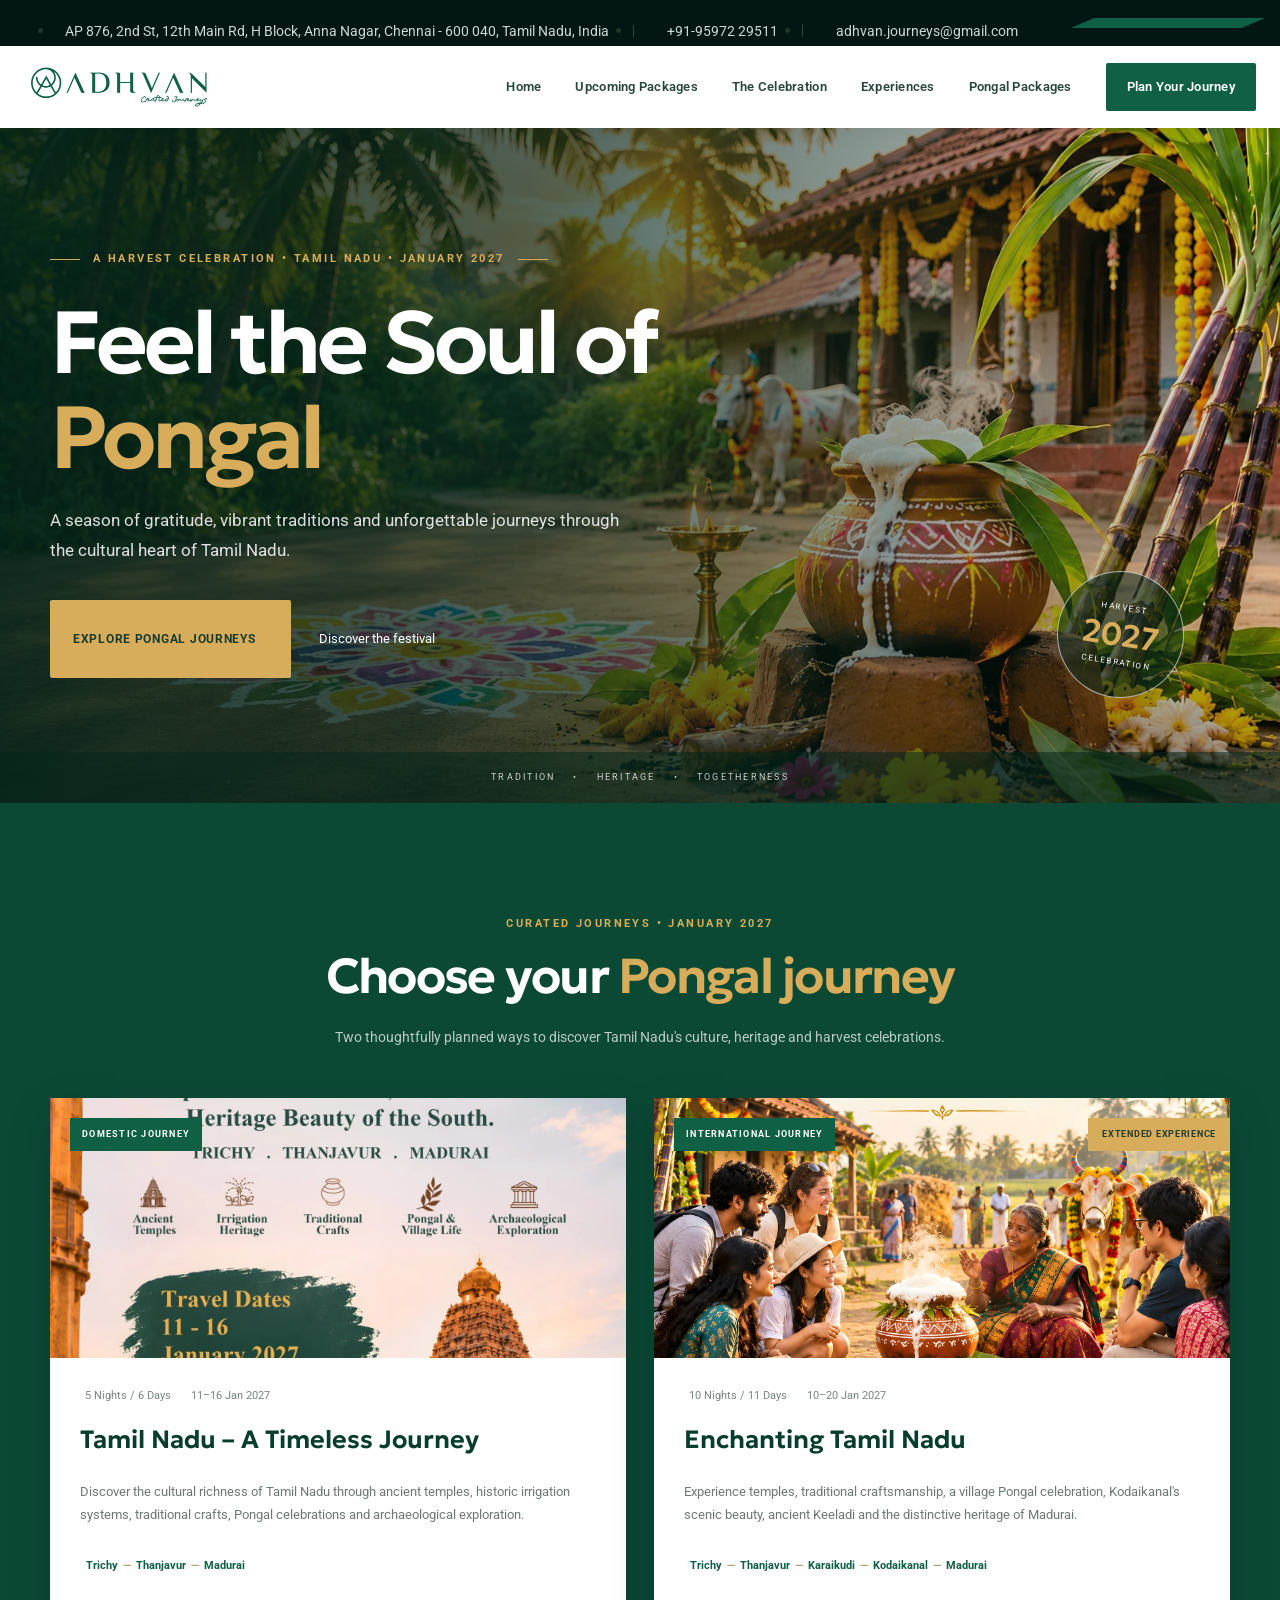
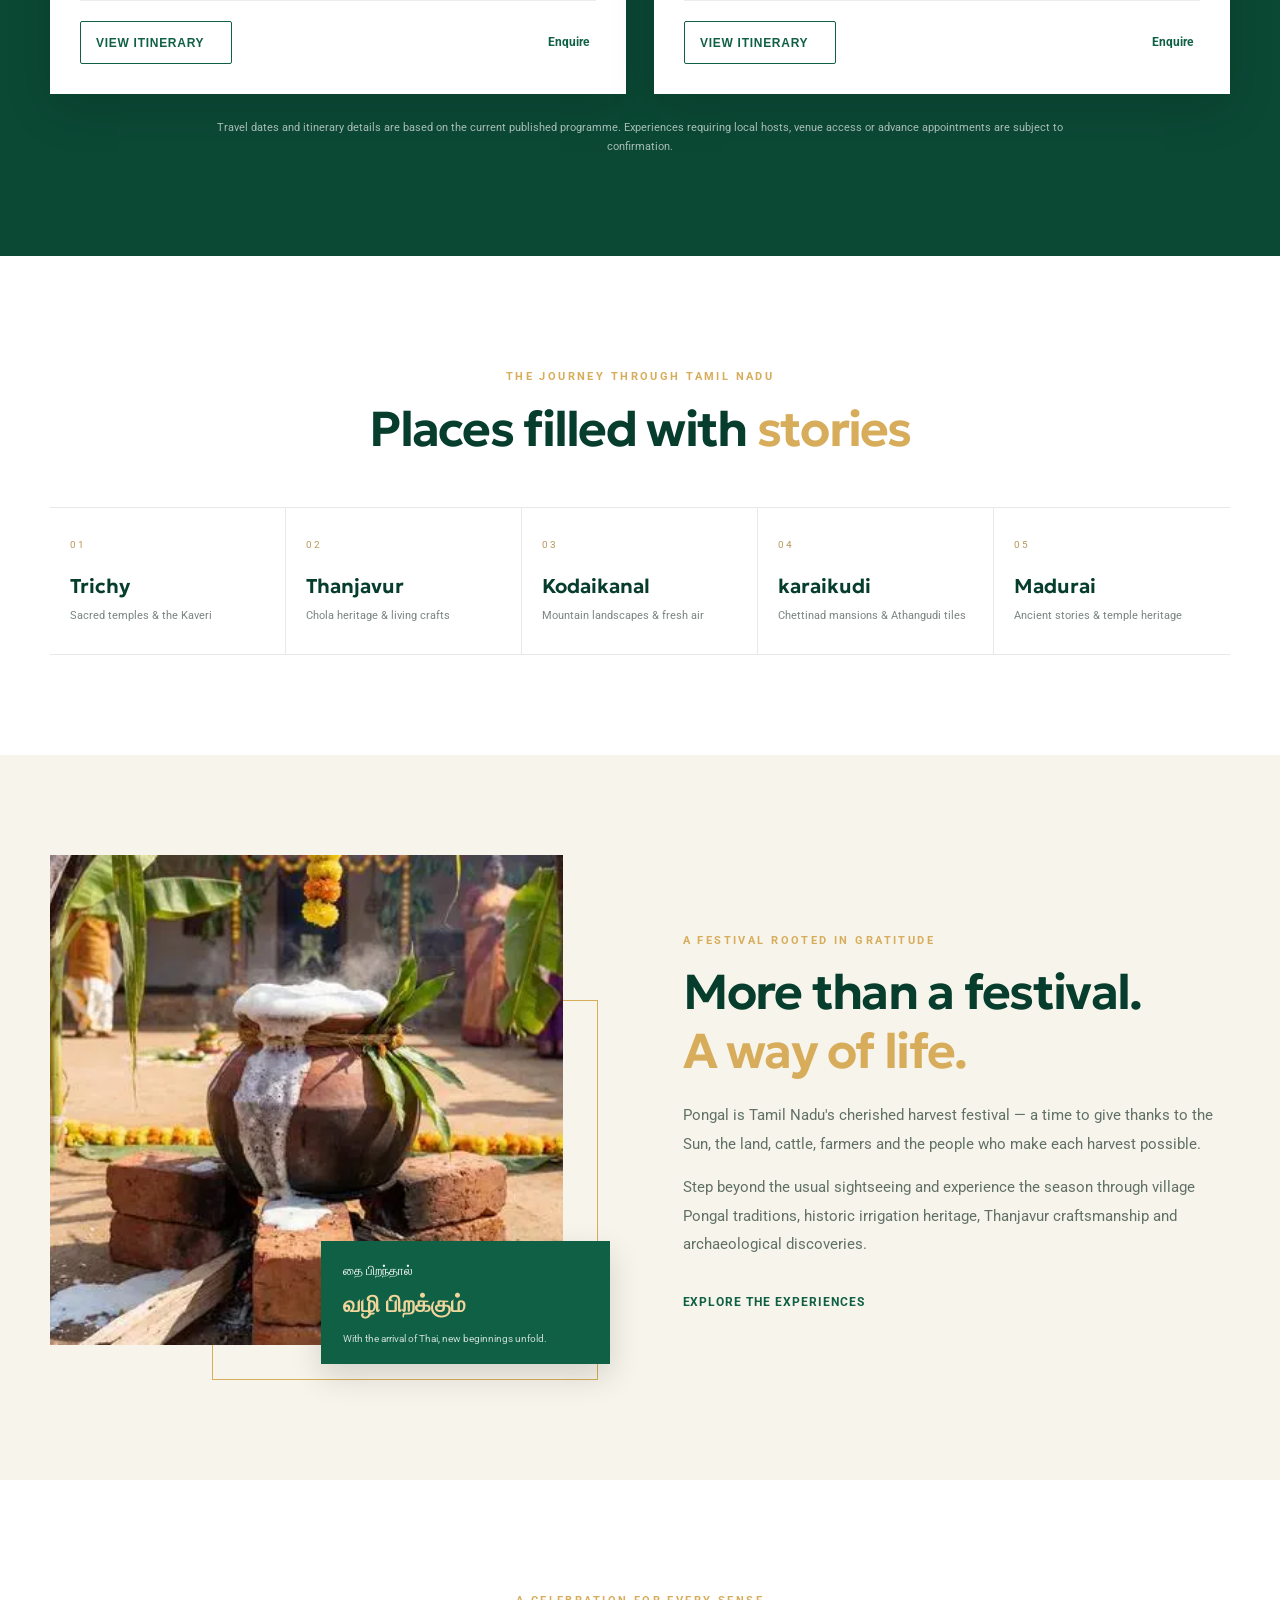
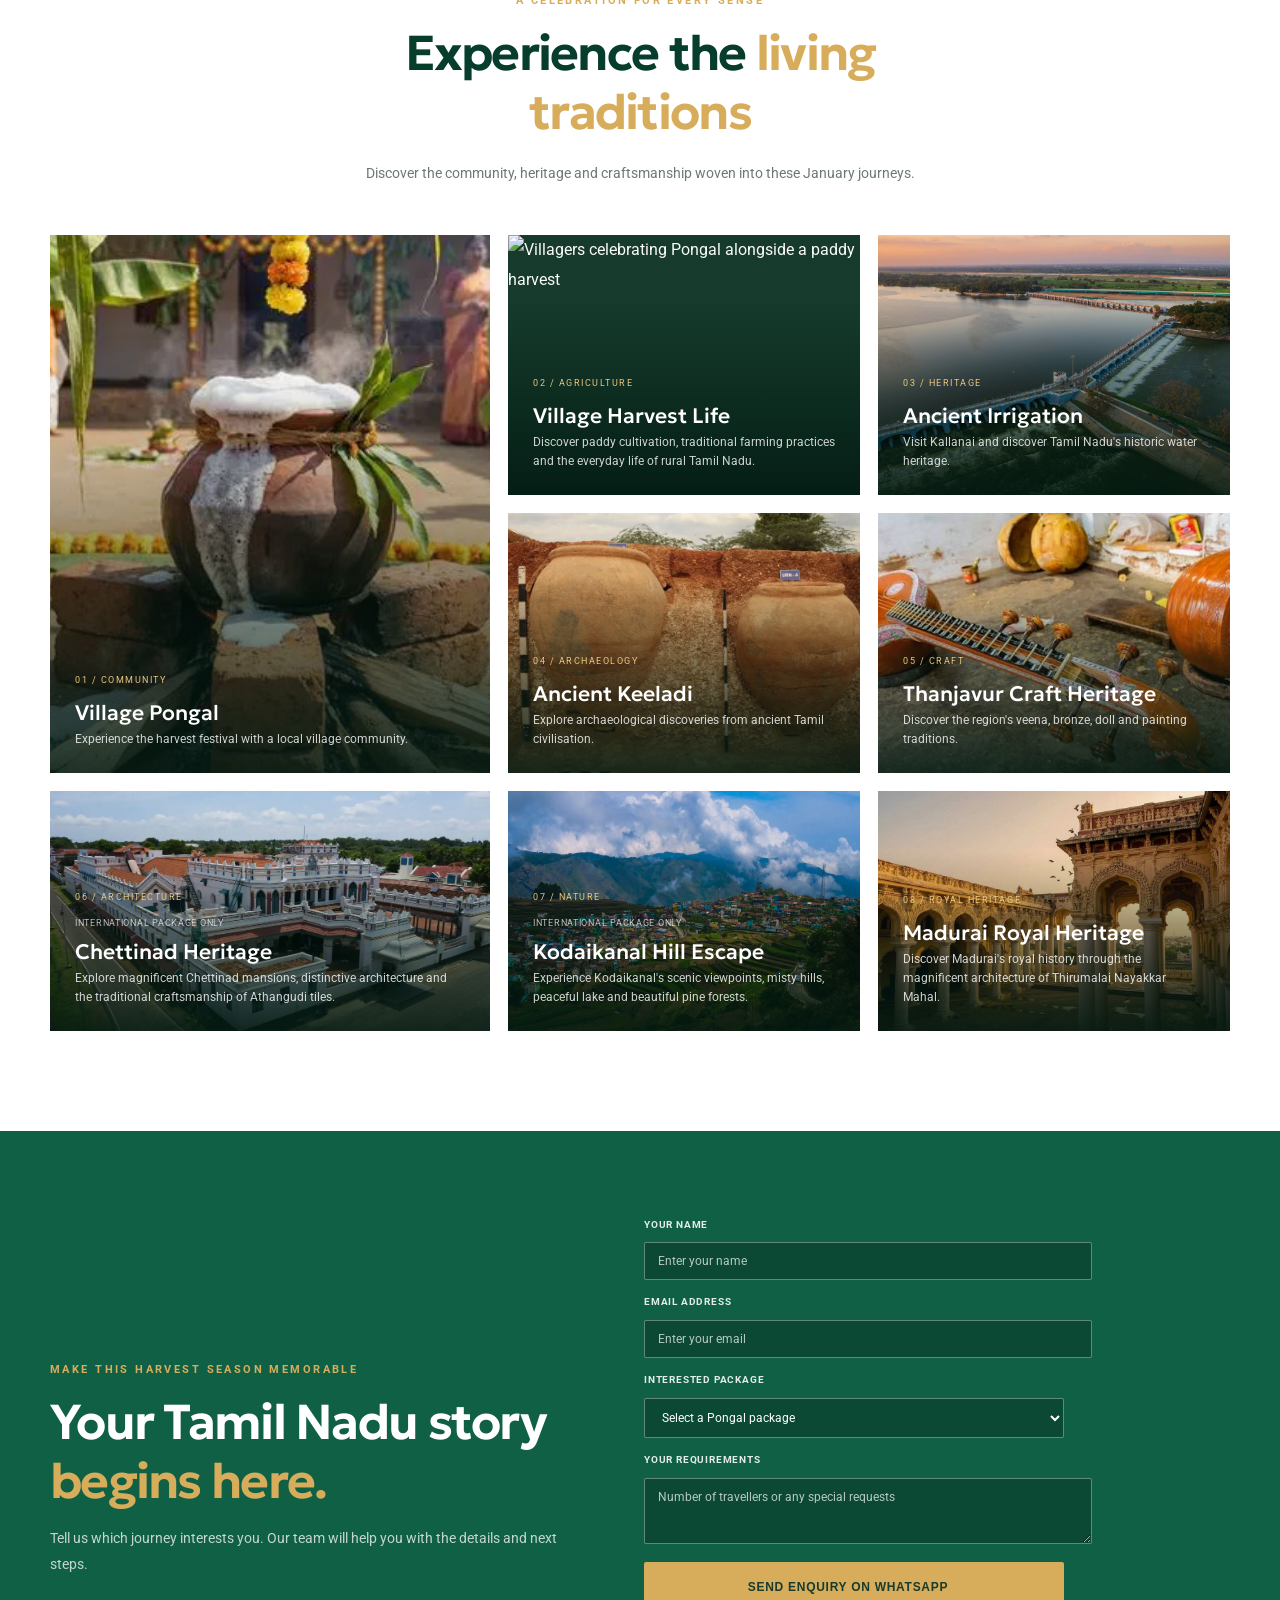
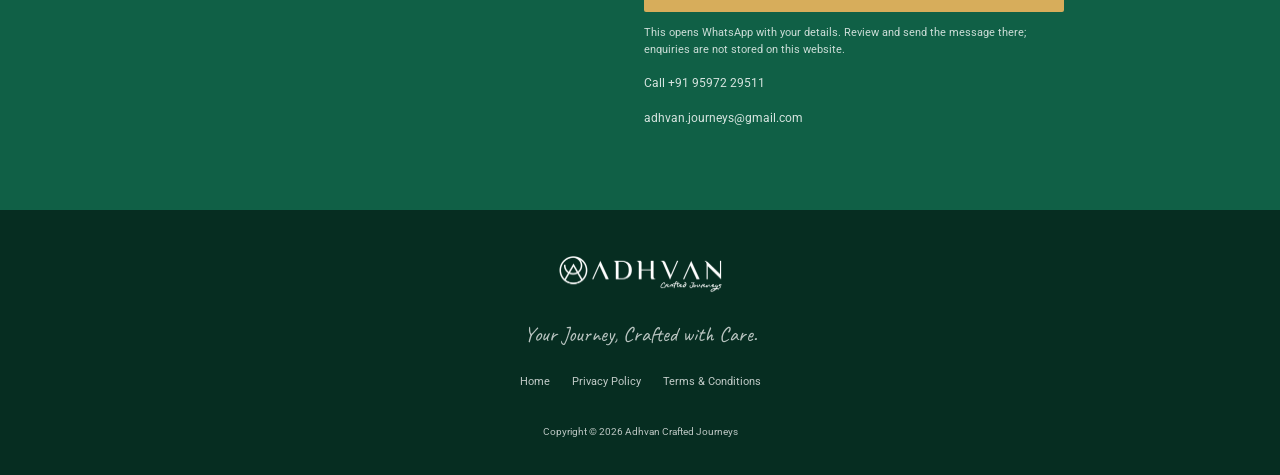
==== pongal.html @ 797d90d0 "Update navigation links, add new pages, and enhance sitemap - Changed the "About" link in privacy po" ====
<!DOCTYPE html>
<html lang="en">

<head>
  <meta charset="UTF-8">
  <meta name="viewport" content="width=device-width, initial-scale=1">
  <title>Pongal Festival Tours in Tamil Nadu 2027 | Adhvan Crafted Journeys</title>
  <meta name="description"
    content="Celebrate Pongal in Tamil Nadu with curated cultural and heritage journeys through Trichy, Thanjavur, Kodaikanal and Madurai. Explore Adhvan's January 2027 tour packages.">
  <meta name="robots" content="index, follow">
  <meta name="theme-color" content="#106046">
  <link rel="canonical" href="https://www.adhvancraftedjourneys.com/pongal.html">
  <meta property="og:type" content="website">
  <meta property="og:site_name" content="Adhvan Crafted Journeys">
  <meta property="og:title" content="Experience Pongal in Tamil Nadu | Adhvan Crafted Journeys">
  <meta property="og:description"
    content="Discover Tamil Nadu's harvest traditions, heritage, crafts and local culture with curated Pongal journeys in January 2027.">
  <meta property="og:url" content="https://www.adhvancraftedjourneys.com/pongal.html">
  <meta property="og:image" content="https://www.adhvancraftedjourneys.com/assets/images/tours/pongal.webp">
  <meta property="og:image:alt" content="Pongal harvest celebration in Tamil Nadu">
  <meta property="og:locale" content="en_IN">
  <meta name="twitter:card" content="summary_large_image">
  <meta name="twitter:title" content="Experience Pongal in Tamil Nadu | Adhvan Crafted Journeys">
  <meta name="twitter:description"
    content="Discover Tamil Nadu's harvest traditions, heritage, crafts and local culture with curated Pongal journeys in January 2027.">
  <meta name="twitter:image" content="https://www.adhvancraftedjourneys.com/assets/images/tours/pongal.webp">

  <!-- Keep the same Google Tag Manager container used by the main website. -->
  <script>
    (function (w, d, s, l, i) {
      w[l] = w[l] || []; w[l].push({ 'gtm.start': new Date().getTime(), event: 'gtm.js' });
      var f = d.getElementsByTagName(s)[0], j = d.createElement(s), dl = l !== 'dataLayer' ? '&l=' + l : '';
      j.async = true; j.src = 'https://www.googletagmanager.com/gtm.js?id=' + i + dl; f.parentNode.insertBefore(j, f);
    })(window, document, 'script', 'dataLayer', 'GTM-K6CDXVG9');
  </script>

  <link rel="preconnect" href="https://fonts.googleapis.com">
  <link rel="preconnect" href="https://fonts.gstatic.com" crossorigin>
  <link
    href="https://fonts.googleapis.com/css2?family=Caveat:wght@400..700&family=Geologica:wght@300;400;500;600;700;800&family=Roboto:wght@300;400;500;600;700&display=swap"
    rel="stylesheet">
  <link rel="stylesheet" href="assets/vendors/bootstrap/css/bootstrap.min.css">
  <link rel="stylesheet" href="assets/vendors/fontawesome/css/all.min.css">
  <link rel="stylesheet" href="assets/css/adhvan.css">
  <link rel="stylesheet" href="assets/css/pongal.css">
</head>

<body class="pongal-page">
  <noscript><iframe src="https://www.googletagmanager.com/ns.html?id=GTM-K6CDXVG9" height="0" width="0"
      style="display:none;visibility:hidden"></iframe></noscript>

  <a class="pongal-skip-link" href="#main-content">Skip to content</a>

  <header class="pongal-header">
    <!-- Topbar -->
    <div class="topbar-two">
      <div class="container-fluid">
        <div class="topbar-two__inner">
          <ul class="list-unstyled topbar-two__info">
            <li class="topbar-two__info__item">
              <i class="icon-pin-3 topbar-two__info__icon"></i>
              <span>AP 876, 2nd St, 12th Main Rd, H Block, Anna Nagar, Chennai - 600 040, Tamil Nadu,
                India</span>
            </li>
            <li class="topbar-two__info__item">
              <i class="icon-phone topbar-two__info__icon"></i>
              <a href="tel:+919597229511">+91-95972 29511</a>
            </li>
            <li class="topbar-two__info__item">
              <i class="icon-envelope-1 topbar-two__info__icon"></i>
              <a href="mailto:adhvan.journeys@gmail.com">adhvan.journeys@gmail.com</a>
            </li>
          </ul>
          <div class="topbar-two__right">
            <div class="topbar-two__social">
              <a href="https://www.facebook.com/people/Adhvan-Crafted-Journeys/61578139054083/" target="_blank"
                rel="noopener noreferrer" aria-label="Facebook"><i class="fab fa-facebook-f" aria-hidden="true"></i></a>
              <a href="https://wa.me/919597229511" target="_blank" rel="noopener noreferrer" aria-label="WhatsApp"><i
                  class="fab fa-whatsapp" aria-hidden="true"></i></a>
              <a href="https://www.linkedin.com/company/adhvan-crafted-journeys/" target="_blank"
                rel="noopener noreferrer" aria-label="LinkedIn"><i class="fab fa-linkedin-in"
                  aria-hidden="true"></i></a>
              <a href="https://www.instagram.com/adhvan_journeyss/" target="_blank" rel="noopener noreferrer"
                aria-label="Instagram"><i class="fab fa-instagram" aria-hidden="true"></i></a>
            </div>
          </div>
        </div>
      </div>
    </div>
    <div class="pongal-header__inner">
      <a class="pongal-brand" href="/" aria-label="Adhvan Crafted Journeys home">
        <img src="assets/images/adhvan-green-logo-760.webp" alt="Adhvan Crafted Journeys" width="760" height="166">
      </a>
      <nav class="pongal-nav" aria-label="Main navigation">
        <a href="/">Home</a>
        <a href="upcoming-packages.html">Upcoming Packages</a>
        <a href="#celebration">The Celebration</a>
        <a href="#experiences">Experiences</a>
        <a href="#packages">Pongal Packages</a>
        <a href="#pongal-enquiry" class="pongal-nav__cta">Plan Your Journey</a>
      </nav>
      <a class="pongal-mobile-cta" href="#pongal-enquiry" aria-label="Enquire about Pongal tours"><i
          class="fas fa-paper-plane" aria-hidden="true"></i></a>
    </div>
  </header>

  <main id="main-content">
    <section class="pongal-hero">
      <img class="pongal-hero__image" src="assets/images/pongal-hero-background.webp" alt="" width="627" height="350"
        fetchpriority="high" decoding="async">
      <div class="pongal-hero__shade"></div>
      <div class="pongal-hero__content">
        <p class="pongal-kicker"><span></span> A harvest celebration • Tamil Nadu • January 2027 <span></span></p>
        <h1>Feel the Soul of <em>Pongal</em></h1>
        <p class="pongal-hero__lead">A season of gratitude, vibrant traditions and unforgettable journeys through the
          cultural heart of Tamil Nadu.</p>
        <div class="pongal-hero__actions">
          <a href="#packages" class="pongal-button pongal-button--gold">Explore Pongal Journeys <i
              class="fas fa-arrow-right" aria-hidden="true"></i></a>
          <a href="#celebration" class="pongal-text-link">Discover the festival <i class="fas fa-chevron-down"
              aria-hidden="true"></i></a>
        </div>
      </div>
      <div class="pongal-hero__stamp"><span>HARVEST</span><strong>2027</strong><span>CELEBRATION</span></div>
      <div class="pongal-hero__bottom">
        <span>TRADITION</span><span>•</span><span>HERITAGE</span><span>•</span><span>TOGETHERNESS</span>
      </div>
    </section>



    <section class="pongal-packages pongal-section" id="packages">
      <div class="pongal-container">
        <div class="pongal-section-heading pongal-section-heading--light">
          <p class="pongal-eyebrow">Curated journeys • January 2027</p>
          <h2>Choose your <em>Pongal journey</em></h2>
          <p>Two thoughtfully planned ways to discover Tamil Nadu's culture, heritage and harvest celebrations.</p>
        </div>

        <div class="pongal-package-grid">
          <article class="pongal-package"
            data-itinerary-images="assets/images/tours/Itineraries/pongal_domestic/1.webp,assets/images/tours/Itineraries/pongal_domestic/2.webp,assets/images/tours/Itineraries/pongal_domestic/3.webp,assets/images/tours/Itineraries/pongal_domestic/4.webp,assets/images/tours/Itineraries/pongal_domestic/5.webp">
            <div class="pongal-package__image">
              <img src="assets/images/tours/pongal_domestic.webp"
                alt="Tamil Nadu heritage tour through Trichy, Thanjavur and Madurai" loading="lazy">
              <span class="pongal-package__category">DOMESTIC JOURNEY</span>
            </div>
            <div class="pongal-package__body">
              <div class="pongal-package__meta"><span><i class="far fa-clock" aria-hidden="true"></i> 5 Nights / 6
                  Days</span><span><i class="far fa-calendar-alt" aria-hidden="true"></i> 11–16 Jan 2027</span></div>
              <h3>Tamil Nadu – A Timeless Journey</h3>
              <p>Discover the cultural richness of Tamil Nadu through ancient temples, historic irrigation systems,
                traditional crafts, Pongal celebrations and archaeological exploration.</p>
              <div class="pongal-route"><i class="fas fa-map-marker-alt" aria-hidden="true"></i> Trichy <span>—</span>
                Thanjavur <span>—</span> Madurai</div>
              <div class="pongal-package__actions">
                <button type="button" class="pongal-button pongal-button--outline"
                  data-itinerary-id="tamil-nadu-pongal-heritage-tour-domestic" data-itinerary-open
                  aria-haspopup="dialog" aria-controls="itinerary-modal">View Itinerary <i class="fas fa-arrow-right"
                    aria-hidden="true"></i></button>
                <a class="pongal-package__enquire" href="#pongal-enquiry"
                  data-package-enquiry="Tamil Nadu – A Timeless Journey">Enquire <i class="fas fa-arrow-right"
                    aria-hidden="true"></i></a>
              </div>
            </div>
          </article>

          <article class="pongal-package pongal-package--featured"
            data-itinerary-images="assets/images/tours/Itineraries/Pongal/1.webp,assets/images/tours/Itineraries/Pongal/2.webp,assets/images/tours/Itineraries/Pongal/3.webp,assets/images/tours/Itineraries/Pongal/4.webp,assets/images/tours/Itineraries/Pongal/5.webp">
            <div class="pongal-package__image">
              <img src="assets/images/tours/pongal.webp"
                alt="Enchanting Tamil Nadu Pongal cultural and hill station journey" loading="lazy">
              <span class="pongal-package__category">INTERNATIONAL JOURNEY</span>
              <span class="pongal-package__ribbon">EXTENDED EXPERIENCE</span>
            </div>
            <div class="pongal-package__body">
              <div class="pongal-package__meta"><span><i class="far fa-clock" aria-hidden="true"></i> 10 Nights / 11
                  Days</span><span><i class="far fa-calendar-alt" aria-hidden="true"></i> 10–20 Jan 2027</span></div>
              <h3>Enchanting Tamil Nadu</h3>
              <p>Experience temples, traditional craftsmanship, a village Pongal celebration, Kodaikanal's scenic
                beauty, ancient Keeladi and the distinctive heritage of Madurai.</p>
              <div class="pongal-route"><i class="fas fa-map-marker-alt" aria-hidden="true"></i> Trichy <span>—</span>
                Thanjavur <span>—</span> Karaikudi <span>—</span> Kodaikanal <span>—</span> Madurai</div>
              <div class="pongal-package__actions">
                <button type="button" class="pongal-button pongal-button--outline"
                  data-itinerary-id="tamil-nadu-pongal-heritage-tour-international" data-itinerary-open
                  aria-haspopup="dialog" aria-controls="itinerary-modal">View Itinerary <i class="fas fa-arrow-right"
                    aria-hidden="true"></i></button>
                <a class="pongal-package__enquire" href="#pongal-enquiry" data-package-enquiry="ENCHANTING TAMIL NADU">
                  Enquire <i class="fas fa-arrow-right" aria-hidden="true"></i></a>
              </div>
            </div>
          </article>
        </div>
        <p class="pongal-package-note">Travel dates and itinerary details are based on the current published programme.
          Experiences requiring local hosts, venue access or advance appointments are subject to confirmation.</p>
      </div>
    </section>

    <section class="pongal-destinations pongal-section">
      <div class="pongal-container">
        <div class="pongal-section-heading">
          <p class="pongal-eyebrow">The journey through Tamil Nadu</p>
          <h2>Places filled with <em>stories</em></h2>
        </div>
        <div class="pongal-destination-list">
          <div><span>01</span><strong>Trichy</strong><small>Sacred temples & the Kaveri</small></div>
          <div><span>02</span><strong>Thanjavur</strong><small>Chola heritage & living crafts</small></div>
          <div><span>03</span><strong>Kodaikanal</strong><small>Mountain landscapes & fresh air</small></div>
          <div><span>04</span><strong>karaikudi</strong><small>Chettinad mansions & Athangudi tiles</small></div>
          <div><span>05</span><strong>Madurai</strong><small>Ancient stories & temple heritage</small></div>
        </div>
      </div>
    </section>

    <section class="pongal-intro pongal-section" id="celebration">
      <div class="pongal-container pongal-intro__grid">
        <div class="pongal-intro__visual">
          <img src="assets/images/tours/Itineraries/Pongal/1.webp"
            alt="Traditional harvest celebration and village life in Tamil Nadu" loading="lazy">
          <div class="pongal-intro__note"><span>தை பிறந்தால்</span><strong>வழி பிறக்கும்</strong><small>With the arrival
              of Thai, new beginnings unfold.</small></div>
        </div>
        <div class="pongal-intro__copy">
          <p class="pongal-eyebrow">A festival rooted in gratitude</p>
          <h2>More than a festival.<br><em>A way of life.</em></h2>
          <p>Pongal is Tamil Nadu's cherished harvest festival — a time to give thanks to the Sun, the land, cattle,
            farmers and the people who make each harvest possible.</p>
          <p>Step beyond the usual sightseeing and experience the season through village Pongal traditions, historic
            irrigation heritage, Thanjavur craftsmanship and archaeological discoveries.</p>
          <a class="pongal-inline-link" href="#experiences">Explore the experiences <i class="fas fa-arrow-right"
              aria-hidden="true"></i></a>
        </div>
      </div>
    </section>

    <section class="pongal-experiences pongal-section" id="experiences">
      <div class="pongal-container">
        <div class="pongal-section-heading">
          <p class="pongal-eyebrow">A celebration for every sense</p>
          <h2>Experience the <em>living traditions</em></h2>
          <p>Discover the community, heritage and craftsmanship woven into these January journeys.</p>
        </div>
        <div class="pongal-experience-grid">
          <article class="pongal-experience-card pongal-experience-card--large">
            <img src="assets/images/tours/Itineraries/Pongal/1.webp"
              alt="A traditional Pongal pot boiling in a village courtyard" loading="lazy">
            <div><span>01 / COMMUNITY</span>
              <h3>Village Pongal</h3>
              <p>Experience the harvest festival with a local village community.</p>
            </div>
          </article>
          <article class="pongal-experience-card">
            <img src="assets/images/tours/Itineraries/pongal/Village_Harvest_Life.jpg"
              alt="Villagers celebrating Pongal alongside a paddy harvest" loading="lazy">
            <div><span>02 / AGRICULTURE</span>
              <h3>Village Harvest Life</h3>
              <p>Discover paddy cultivation, traditional farming practices and the everyday life of rural Tamil Nadu.
              </p>
            </div>
          </article>
          <article class="pongal-experience-card">
            <img src="assets/images/tours/Itineraries/Pongal/2.webp" alt="Kallanai dam across the Kaveri river"
              loading="lazy">
            <div><span>03 / HERITAGE</span>
              <h3>Ancient Irrigation</h3>
              <p>Visit Kallanai and discover Tamil Nadu's historic water heritage.</p>
            </div>
          </article>
          <article class="pongal-experience-card">
            <img src="assets/images/tours/Itineraries/Pongal/4.webp"
              alt="Decorative landscape of misty green hills and terraced fields" loading="lazy">
            <div><span>04 / ARCHAEOLOGY</span>
              <h3>Ancient Keeladi</h3>
              <p>Explore archaeological discoveries from ancient Tamil civilisation.</p>
            </div>
          </article>
          <article class="pongal-experience-card">
            <img src="assets/images/video-gallery/tamil-nadu/making-of-veena.webp"
              alt="A traditional Saraswathi Veena crafted in Thanjavur" loading="lazy">
            <div><span>05 / CRAFT</span>
              <h3>Thanjavur Craft Heritage</h3>
              <p>Discover the region's veena, bronze, doll and painting traditions.</p>
            </div>
          </article>
          <article class="pongal-experience-card">
            <img src="assets/images/tours/Itineraries/Pongal/3.webp"
              alt="Traditional Chettinad mansion with ornate architecture" loading="lazy">
            <div><span>06 / ARCHITECTURE</span>
              <small class="pongal-experience-card__package">International package only</small>
              <h3>Chettinad Heritage</h3>
              <p>Explore magnificent Chettinad mansions, distinctive architecture and the traditional craftsmanship of
                Athangudi tiles.</p>
            </div>
          </article>
          <article class="pongal-experience-card">
            <img src="assets/images/tours/Itineraries/Pongal/5.webp"
              alt="Visitors at a misty, forested Kodaikanal hillside viewpoint" loading="lazy">
            <div><span>07 / NATURE</span>
              <small class="pongal-experience-card__package">International package only</small>
              <h3>Kodaikanal Hill Escape</h3>
              <p>Experience Kodaikanal's scenic viewpoints, misty hills, peaceful lake and beautiful pine forests.</p>
            </div>
          </article>
          <article class="pongal-experience-card">
            <img src="assets/images/tours/Itineraries/Pongal/Madurai_Royal_Heritage.jpg"
              alt="Visitors at a misty, forested Kodaikanal hillside viewpoint" loading="lazy">
            <div><span>08 / ROYAL HERITAGE</span>
              <h3>Madurai Royal Heritage</h3>
              <p>Discover Madurai's royal history through the magnificent architecture of Thirumalai Nayakkar Mahal.</p>
            </div>
          </article>
        </div>
      </div>
    </section>

    <section class="pongal-cta" id="plan-your-trip">
      <div class="pongal-container pongal-cta__inner">
        <div>
          <p class="pongal-eyebrow">Make this harvest season memorable</p>
          <h2>Your Tamil Nadu story<br><em>begins here.</em></h2>
          <p>Tell us which journey interests you. Our team will help you with the details and next steps.</p>
        </div>
        <div class="pongal-cta__actions" id="pongal-enquiry">
          <form class="pongal-enquiry-form" id="travel-enquiry-form">
            <label for="pongal-name">Your name</label>
            <input id="pongal-name" name="name" type="text" autocomplete="name" placeholder="Enter your name" required>
            <label for="pongal-email">Email address</label>
            <input id="pongal-email" name="email" type="email" autocomplete="email" placeholder="Enter your email"
              required>
            <label for="travel-destination">Interested package</label>
            <select id="travel-destination" name="destination" required>
              <option value="" selected disabled>Select a Pongal package</option>
              <option value="Tamil Nadu – A Timeless Journey">Tamil Nadu – A Timeless Journey</option>
              <option value="ENCHANTING TAMIL NADU">Enchanting Tamil Nadu</option>
            </select>
            <label for="travel-requirements">Your requirements</label>
            <textarea id="travel-requirements" name="requirements" rows="3"
              placeholder="Number of travellers or any special requests"></textarea>
            <button type="submit" class="pongal-button pongal-button--gold">Send Enquiry on WhatsApp <i
                class="fab fa-whatsapp" aria-hidden="true"></i></button>
            <p class="pongal-form-note">This opens WhatsApp with your details. Review and send the message there;
              enquiries are not stored on this website.</p>
            <p class="pongal-enquiry-status" id="pongal-enquiry-status" role="status" aria-live="polite" hidden></p>
          </form>
          <a href="tel:+919597229511" class="pongal-contact-link">Call +91 95972 29511</a>
          <a href="mailto:adhvan.journeys@gmail.com" class="pongal-contact-link">adhvan.journeys@gmail.com</a>
        </div>
      </div>
    </section>
  </main>

  <footer class="pongal-footer">
    <a href="/"><img src="assets/images/adhvan-white-logo-700.webp" alt="Adhvan Crafted Journeys" width="700"
        height="153" loading="lazy"></a>
    <p>Your Journey, Crafted with Care.</p>
    <div><a href="/">Home</a><a href="privacy-policy.html">Privacy Policy</a><a href="terms-and-conditions.html">Terms &
        Conditions</a></div>
    <small>Copyright © <span class="dynamic-year"></span> Adhvan Crafted Journeys</small>
  </footer>

  <!-- Existing itinerary modal structure: powered by the website's itinerary.js and itineraries.json. -->
  <p class="itinerary-feedback" id="itinerary-feedback" role="status" aria-live="polite" hidden></p>
  <div class="itinerary-modal" id="itinerary-modal" role="dialog" aria-modal="true"
    aria-labelledby="itinerary-modal-title" aria-describedby="itinerary-modal-subtitle" hidden>
    <div class="itinerary-modal__overlay" aria-hidden="true"></div>
    <div class="itinerary-modal__content" tabindex="-1">
      <header class="itinerary-modal__header">
        <div>
          <h4 class="itinerary-modal__title" id="itinerary-modal-title"></h4>
          <p class="itinerary-modal__intro" id="itinerary-modal-intro" hidden></p>
          <div class="d-md-flex align-items-center justify-content-between gap-5">
            <div class="itinerary-modal__subtitle" id="itinerary-modal-subtitle"></div>
            <a class="adhvan-btn itinerary-modal__cta" href="#pongal-enquiry"><span>Plan This Trip</span></a>
          </div>
        </div>
        <button class="itinerary-modal__close" type="button" aria-label="Close itinerary"><span
            aria-hidden="true">&times;</span></button>
      </header>
      <div class="itinerary-modal__body" id="itinerary-modal-body"></div>
    </div>
  </div>

  <script src="assets/js/conversion-tracking.js" defer></script>
  <script src="assets/js/itinerary.js" defer></script>
  <script src="assets/js/pongal.js" defer></script>
</body>

</html>
---- assets/css/adhvan.css ----
/*--------------------------------------------------------------
>>> TABLE OF CONTENTS:
----------------------------------------------------------------
# Utility
# Common
# Animations
# Mobile Nav
# Search Popup
# Page Header
--------------------------------------------------------------*/
:root {
  --adhvan-font: "Roboto", serif;
  --adhvan-heading-font: "Geologica", serif;
  --adhvan-special-font: "Caveat", serif;
  --adhvan-text: #555555;
  --adhvan-text-rgb: 85, 85, 85;
  --adhvan-text2: #757575;
  --adhvan-text2-rgb: 117, 117, 117;
  --adhvan-base: #106046;
  --adhvan-base-rgb: 16, 96, 70;
  --adhvan-primary: #abe6d7;
  --adhvan-primary-rgb: 171, 230, 215;
  --adhvan-gray: #f0f0f0;
  --adhvan-gray-rgb: 240, 240, 240;
  --adhvan-gray2: #f1f4fa;
  --adhvan-gray2-rgb: 241, 244, 250;
  --adhvan-white: #fff;
  --adhvan-white-rgb: 255, 255, 255;
  --adhvan-black: #292929;
  --adhvan-black-rgb: 41, 41, 41;
  --adhvan-black2: #343434;
  --adhvan-black2-rgb: 52, 52, 52;
  --adhvan-black3: #000;
  --adhvan-black3-rgb: 0, 0, 0;
  --adhvan-border-color: #e5e3e0;
  --adhvan-border-color-rgb: 229, 227, 224;
  --card-bg: rgba(255, 255, 255, 0.04);
  --muted: rgba(255, 255, 255, 0.75);
  --glass: rgba(255, 255, 255, 0.02);
}

/*--------------------------------------------------------------
# Common
--------------------------------------------------------------*/

/* =========================================
   CUSTOM SCROLLBAR
========================================= */

/* Chrome, Edge, Safari */
::-webkit-scrollbar {
  width: 9px;
  height: 9px;
}

::-webkit-scrollbar-track {
  background: #F1F6F3;
}

::-webkit-scrollbar-thumb {
  background: #106046;
  border-radius: 20px;
  border: 2px solid #F1F6F3;
}

::-webkit-scrollbar-thumb:hover {
  background: #0B4935;
}

/* Firefox */
html {
  scrollbar-width: thin;
  scrollbar-color: #106046 #F1F6F3;
}

/* Optional: smooth page scrolling */
html {
  scroll-behavior: smooth;
}

body {
  font-family: var(--adhvan-font);
  color: var(--adhvan-text);
  font-size: 16px;
  line-height: 1.875;
  font-weight: 400;
}

body.locked {
  overflow: hidden;
}

a {
  color: var(--adhvan-base);
  transition: all 400ms ease;
}

a,
a:hover,
a:focus,
a:visited {
  text-decoration: none;
}

::placeholder {
  color: inherit;
  opacity: 1;
}

h1,
h2,
h3,
h4,
h5,
h6 {
  font-family: var(--adhvan-heading-font);
  color: var(--adhvan-black);
}

.section-bg-green {
  background: rgba(var(--adhvan-base-rgb), 0.06) !important;
}

.section-bg-white {
  background: var(--adhvan-white) !important;
}

@media (max-width: 575px) {

  h1 br,
  h2 br,
  h3 br,
  h4 br,
  h5 br,
  h6 br {
    display: none;
  }
}

@media (max-width: 575px) {
  p br {
    display: none;
  }
}

::placeholder {
  color: inherit;
  opacity: 1;
}

.page-wrapper {
  position: relative;
  margin: 0 auto;
  width: 100%;
  min-width: 300px;
  overflow: hidden;
}

.container-fluid,
.container {
  padding-left: 15px;
  padding-right: 15px;
}

@media (min-width: 1200px) {
  .container {
    max-width: 1200px;
  }
}

@media (min-width: 1400px) {
  .container {
    max-width: 1350px;
  }
}

.row {
  --bs-gutter-x: 30px;
}

.gutter-y-30 {
  --bs-gutter-y: 30px;
}

.adhvan-btn {
  display: inline-block;
  vertical-align: middle;
  border: none;
  outline: none !important;
  font-family: var(--adhvan-font);
  background-color: var(--adhvan-base);
  color: var(--adhvan-white);
  font-size: 14px;
  font-weight: 600;
  text-transform: capitalize;
  transition: 500ms;
  padding: 0px 10px;
  position: relative;
  overflow: hidden;
  border-radius: 30px;
  text-align: center;
}

.adhvan-btn::before {
  position: absolute;
  content: "";
  background-color: var(--adhvan-black);
  width: 120%;
  height: 0;
  padding-bottom: 120%;
  top: -110%;
  left: -10%;
  border-radius: 50%;
  transform: translate3d(0, 68%, 0) scale3d(0, 0, 0);
}

.adhvan-btn:hover::before {
  transform: translate3d(0, 0, 0) scale3d(1, 1, 1);
  transition: transform 0.4s cubic-bezier(0.1, 0, 0.3, 1);
}

.adhvan-btn::after {
  background-color: var(--adhvan-black);
  content: "";
  transform: translate3d(0, -100%, 0);
  transition: transform 0.4s cubic-bezier(0.1, 0, 0.3, 1);
  transition-duration: 0.4s;
  transition-timing-function: cubic-bezier(0.1, 0, 0.3, 1);
  transition-delay: 0s;
  position: absolute;
  top: 0;
  left: 0;
  width: 100%;
  height: 100%;
}

.adhvan-btn:hover::after {
  transform: translate3d(0, 0, 0);
  transition-duration: 0.05s;
  transition-delay: 0.4s;
  transition-timing-function: linear;
}

.adhvan-btn span {
  display: block;
  position: relative;
  z-index: 2;
}

.adhvan-btn:hover span {
  animation: MoveScaleUpInitial 0.3s forwards, MoveScaleUpEnd 0.3s forwards 0.3s;
}

.enquire-btn {
  padding: 5px 15px;
  border-radius: 4px;
  display: inline-block;
  vertical-align: middle;
  border: none;
  outline: none !important;
  font-family: var(--adhvan-font);
  background-color: var(--adhvan-base);
  color: var(--adhvan-white) !important;
  font-size: 14px;
  font-weight: 600;
  text-transform: capitalize;
  transition: 500ms;
  position: relative;
  overflow: hidden;
  text-align: center;
}

.enquire-btn::before {
  position: absolute;
  content: "";
  background-color: var(--adhvan-black);
  width: 120%;
  height: 0;
  padding-bottom: 120%;
  top: -110%;
  left: -10%;
  border-radius: 50%;
  transform: translate3d(0, 68%, 0) scale3d(0, 0, 0);
}

.enquire-btn:hover::before {
  transform: translate3d(0, 0, 0) scale3d(1, 1, 1);
  transition: transform 0.4s cubic-bezier(0.1, 0, 0.3, 1);
}

.enquire-btn::after {
  background-color: var(--adhvan-black);
  content: "";
  transform: translate3d(0, -100%, 0);
  transition: transform 0.4s cubic-bezier(0.1, 0, 0.3, 1);
  transition-duration: 0.4s;
  transition-timing-function: cubic-bezier(0.1, 0, 0.3, 1);
  transition-delay: 0s;
  position: absolute;
  top: 0;
  left: 0;
  width: 100%;
  height: 100%;
}

.enquire-btn:hover::after {
  transform: translate3d(0, 0, 0);
  transition-duration: 0.05s;
  transition-delay: 0.4s;
  transition-timing-function: linear;
}

.enquire-btn span {
  display: block;
  position: relative;
  z-index: 2;
}

.enquire-btn:hover span {
  animation: MoveScaleUpInitial 0.3s forwards, MoveScaleUpEnd 0.3s forwards 0.3s;
}

@keyframes MoveScaleUpInitial {
  to {
    transform: translate3d(0, -105%, 0) scale3d(1, 2, 1);
    opacity: 0;
  }
}

@keyframes MoveScaleUpEnd {
  from {
    transform: translate3d(0, 100%, 0) scale3d(1, 2, 1);
    opacity: 0;
  }

  to {
    transform: translate3d(0, 0, 0);
    opacity: 1;
  }
}

.ul-list-one {
  margin-bottom: 0;
}

.ul-list-one li {
  position: relative;
  padding-left: 45px;
  font-size: 16px;
  font-weight: 500;
  color: var(--adhvan-black);
}

@media (min-width: 481px) {
  .ul-list-one li {
    font-size: 20px;
  }
}

.ul-list-one li::before {
  content: "\e907";
  color: var(--adhvan-base);
  font-size: 26px;
  position: absolute;
  top: 50%;
  left: 0;
  transform: translateY(-50%);
  font-family: "azino-icon";
}

.preloader {
  position: fixed;
  background-color: var(--adhvan-white);
  background-position: center center;
  background-repeat: no-repeat;
  top: 0;
  left: 0;
  right: 0;
  bottom: 0;
  z-index: 9991;
  display: -webkit-box;
  display: flex;
  -webkit-box-pack: center;
  justify-content: center;
  -webkit-box-align: center;
  align-items: center;
  text-align: center;
  opacity: 1;
  visibility: visible;
  pointer-events: auto;
  transition: opacity 180ms ease, visibility 0s linear 180ms;
  animation: preloader-fallback 1500ms linear forwards;
}

.preloader img {
  height: 50%;
  width: 50%;
}

.preloader.is-ready {
  opacity: 0;
  visibility: hidden;
  pointer-events: none;
}

@keyframes preloader-fallback {
  to {
    opacity: 0;
    visibility: hidden;
  }
}

@media (prefers-reduced-motion: reduce) {
  .preloader {
    animation-duration: 300ms;
    transition-duration: 1ms;
  }
}

/* scroll to top */
.scroll-to-top {
  position: fixed;
  right: 30px;
  bottom: 30px;
  height: 50px;
  width: 50px;
  cursor: pointer;
  display: block;
  border-radius: 50%;
  background-color: transparent;
  z-index: 99;
  opacity: 0;
  padding: 0;
  visibility: hidden;
  transform: translateY(15px);
  -webkit-transition: all 200ms linear;
  transition: all 200ms linear;
}

.scroll-to-top--active {
  opacity: 1;
  visibility: visible;
  transform: translateY(0);
}

.scroll-to-top::after {
  position: absolute;
  content: "\f062";
  font-family: "Font Awesome 5 Free";
  font-weight: 700;
  text-align: center;
  line-height: 50px;
  font-size: 18px;
  color: var(--adhvan-base);
  left: 0;
  top: 0;
  height: 100%;
  width: 100%;
  cursor: pointer;
  display: block;
  z-index: 1;
  -webkit-transition: all 200ms linear;
  transition: all 200ms linear;
}

.scroll-to-top::before {
  position: absolute;
  left: 0;
  top: 0;
  height: 100%;
  width: 100%;
  content: "";
  border: 2px solid rgb(var(--adhvan-base-rgb), 0.3);
  z-index: -1;
  border-radius: 50%;
}

.scroll-to-top path {
  stroke: var(--adhvan-base);
  stroke-width: 4;
  fill: none;
  box-sizing: border-box;
  -webkit-transition: all 200ms linear;
  transition: all 200ms linear;
}

.adhvan-owl__carousel--with-shadow .owl-stage-outer {
  overflow: visible;
}

.adhvan-owl__carousel--with-shadow .owl-item {
  opacity: 0;
  visibility: hidden;
  transition: opacity 500ms ease, visibility 500ms ease;
}

.adhvan-owl__carousel--with-shadow .owl-item.active {
  opacity: 1;
  visibility: visible;
}

.adhvan-owl__carousel--basic-nav.owl-carousel .owl-nav {
  display: flex;
  justify-content: center;
  gap: 20px;
  margin-top: 40px;
}

.adhvan-owl__carousel--basic-nav.owl-carousel .owl-nav button {
  border: none;
  outline: none;
  width: 70px;
  height: 70px;
  margin: 0;
  padding: 0;
  opacity: 1;
  background-color: transparent;
  border: 1px solid var(--adhvan-white);
  display: flex;
  align-items: center;
  justify-content: center;
  font-size: 30px;
  border-radius: 50%;
  color: var(--adhvan-white);
  transition: all 500ms ease;
}

.adhvan-owl__carousel--basic-nav.owl-carousel .owl-nav button:hover {
  color: var(--adhvan-white);
  background-color: var(--adhvan-base);
  border-color: var(--adhvan-base);
}

.adhvan-owl__carousel--basic-nav.owl-carousel .owl-dots {
  display: flex;
  align-items: center;
  justify-content: center;
  gap: 10px;
  margin-top: 40px;
}

.adhvan-owl__carousel--basic-nav.owl-carousel .owl-dots .owl-dot {
  width: 10px;
  height: 10px;
  display: block;
  border-radius: 50%;
  background-color: rgba(var(--adhvan-base-rgb), 0.2);
  border: none;
  position: relative;
  padding: 0;
  border: none;
  outline: none;
  margin: 0;
  transition: all 300ms ease;
}

.adhvan-owl__carousel--basic-nav.owl-carousel .owl-dots .owl-dot span {
  display: none;
}

.adhvan-owl__carousel--basic-nav.owl-carousel .owl-dots .owl-dot:hover,
.adhvan-owl__carousel--basic-nav.owl-carousel .owl-dots .owl-dot.active {
  background-color: var(--adhvan-base);
}

.adhvan-owl__carousel--basic-nav.owl-carousel .owl-dots.disabled {
  display: none;
}

.adhvan-owl__carousel--basic-nav.owl-carousel .owl-nav.disabled+.owl-dots {
  margin-top: 40px;
}

.adhvan-owl__carousel--basic-nav.owl-carousel .owl-nav.disabled {
  display: none;
}

.sec-title {
  position: relative;
  line-height: 1;
  padding: 0 0 20px;

  @media (min-width: 768px) {
    padding-bottom: 0;
  }
}

.sec-title__tagline {
  position: relative;
  margin: 0;
  color: var(--adhvan-base);
  font-family: var(--adhvan-special-font);
  display: inline-block;
  font-weight: 700;
  font-size: 24px;
  line-height: 1em;
  margin-bottom: 5px;

  @media (min-width: 768px) {
    font-size: 40px;
  }
}

.sec-title__tagline img {
  width: 34px;
  height: 39px;
  position: absolute;
  right: -35px;
  top: -24px;
  animation: movebounce2 4s linear infinite;
}

.sec-title__title {
  font-size: 36px;
  line-height: 120%;
  font-weight: 700;
  margin: 0 0 5px;

  @media (min-width: 768px) {
    font-size: 39px;
    line-height: 110%;
  }
}

.sec-title__title--white {
  color: var(--adhvan-white);
}

.sec-title__text {
  font-size: 17px;
  line-height: 150%;
  margin: 0;

  @media (min-width: 768px) {
    font-size: 16px;
  }
}


/*--------------------------------------------------------------
# Animations
--------------------------------------------------------------*/
@keyframes bubbleMover {
  0% {
    -webkit-transform: translateY(0px) translateX(0) rotate(0);
    transform: translateY(0px) translateX(0) rotate(0);
  }

  30% {
    -webkit-transform: translateY(30px) translateX(50px) rotate(15deg);
    transform: translateY(30px) translateX(50px) rotate(15deg);
    -webkit-transform-origin: center center;
    transform-origin: center center;
  }

  50% {
    -webkit-transform: translateY(50px) translateX(100px) rotate(45deg);
    transform: translateY(50px) translateX(100px) rotate(45deg);
    -webkit-transform-origin: right bottom;
    transform-origin: right bottom;
  }

  80% {
    -webkit-transform: translateY(30px) translateX(50px) rotate(15deg);
    transform: translateY(30px) translateX(50px) rotate(15deg);
    -webkit-transform-origin: left top;
    transform-origin: left top;
  }

  100% {
    -webkit-transform: translateY(0px) translateX(0) rotate(0);
    transform: translateY(0px) translateX(0) rotate(0);
    -webkit-transform-origin: center center;
    transform-origin: center center;
  }
}

@keyframes cloudMove {
  0% {
    background-position: 1920px 100%;
  }

  100% {
    background-position: 0 100%;
  }
}

@keyframes startIconOne {
  0% {
    transform: scale(1) rotate(0);
  }

  100% {
    transform: scale(0.5) rotate(45deg);
  }
}

@keyframes iconTranslateX {
  49% {
    -webkit-transform: translateX(100%);
    transform: translateX(100%);
  }

  50% {
    opacity: 0;
    -webkit-transform: translateX(-100%);
    transform: translateX(-100%);
  }

  51% {
    opacity: 1;
  }
}

@-webkit-keyframes widths {
  0% {
    width: 0%;
  }

  50% {
    width: 97%;
    left: 0;
  }

  100% {
    width: 0;
  }
}

@keyframes widths {
  0% {
    width: 0%;
  }

  50% {
    width: 97%;
    left: 0;
  }

  100% {
    width: 0;
  }
}

@keyframes shapeMover {

  0%,
  100% {
    transform: perspective(400px) translateY(0) rotate(0deg) translateZ(0px) translateX(0);
  }

  50% {
    transform: perspective(400px) rotate(-45deg) translateZ(20px) translateY(20px) translateX(20px);
  }
}

@keyframes banner3Shake {
  0% {
    -webkit-transform: rotate3d(0, 1, 0, 0deg);
    transform: rotate3d(0, 1, 0, 0deg);
  }

  30% {
    -webkit-transform: rotate3d(0, 0, 1, 5deg);
    transform: rotate3d(0, 0, 1, 5deg);
  }

  60% {
    -webkit-transform: rotate3d(1, 0, 0, 0deg);
    transform: rotate3d(1, 0, 0, 0deg);
  }

  80% {
    -webkit-transform: rotate3d(0, 0, 1, 5deg);
    transform: rotate3d(0, 0, 1, 5deg);
  }

  100% {
    -webkit-transform: rotate3d(0, 1, 0, 0deg);
    transform: rotate3d(0, 1, 0, 0deg);
  }
}

@keyframes squareMover {

  0%,
  100% {
    -webkit-transform: translate(0, 0) rotate(0);
    transform: translate(0, 0) rotate(0);
  }

  20%,
  60% {
    -webkit-transform: translate(20px, 40px) rotate(180deg);
    transform: translate(20px, 40px) rotate(180deg);
  }

  30%,
  80% {
    -webkit-transform: translate(40px, 60px) rotate(0deg);
    transform: translate(40px, 60px) rotate(0deg);
  }
}

@keyframes treeMove {

  0%,
  100% {
    -webkit-transform: rotate(0deg) translateX(0);
    transform: rotate(0deg) translateX(0);
  }

  25%,
  75% {
    -webkit-transform: rotate(5deg) translateX(15px);
    transform: rotate(5deg) translateX(15px);
  }

  50% {
    -webkit-transform: rotate(10deg) translateX(30px);
    transform: rotate(10deg) translateX(30px);
  }
}

@keyframes treeMove2 {

  0%,
  100% {
    -webkit-transform: rotate(0deg) translateX(0);
    transform: rotate(0deg) translateX(0);
  }

  25%,
  75% {
    -webkit-transform: rotate(-10deg) translateX(0);
    transform: rotate(-10deg) translateX(0);
  }

  50% {
    -webkit-transform: rotate(10deg) translateX(0);
    transform: rotate(10deg) translateX(0);
  }
}

@keyframes treeMove3 {

  0%,
  100% {
    -webkit-transform: rotate(0deg) translateX(0);
    transform: rotate(0deg) translateX(0);
  }

  25%,
  75% {
    -webkit-transform: rotate(-10deg) translateX(0);
    transform: rotate(-3deg) translateX(0);
  }

  50% {
    -webkit-transform: rotate(3deg) translateX(0);
    transform: rotate(3deg) translateX(0);
  }
}

@keyframes leafMove {

  0%,
  100% {
    -webkit-transform: rotate(0deg) translateX(0);
    transform: rotate(0deg) translateX(0);
  }

  25%,
  75% {
    transform: rotate(-2deg) translateX(5px);
  }

  50% {
    transform: rotate(-4deg) translateX(10px);
  }
}

@keyframes messageMove {

  0%,
  100% {
    transform: translateX(0);
  }

  25%,
  75% {
    transform: translateX(5px);
  }

  50% {
    transform: translateX(10px);
  }
}

@keyframes textRotate {
  0% {
    transform: rotate(0deg);
  }

  100% {
    transform: rotate(360deg);
  }
}

@keyframes flowerRotate {

  0%,
  100% {
    transform: rotate(0deg);
  }

  25%,
  75% {
    transform: rotate(5deg);
  }

  50% {
    transform: rotate(10deg);
  }
}

@keyframes zump {

  0%,
  100% {
    transform: translateY(0);
  }

  25%,
  75% {
    transform: translateY(5px);
  }

  50% {
    transform: translateY(-5px);
  }
}

@-webkit-keyframes ripple {
  70% {
    box-shadow: 0 0 0 40px rgba(10, 165, 205, 0);
  }

  100% {
    box-shadow: 0 0 0 0 rgba(10, 165, 205, 0);
  }
}

@keyframes ripple {
  70% {
    box-shadow: 0 0 0 40px rgba(10, 165, 205, 0);
  }

  100% {
    box-shadow: 0 0 0 0 rgba(10, 165, 205, 0);
  }
}

@keyframes videoZoom {
  0% {
    transform: translate(-50%, -50%) scale(0.5);
    opacity: 1;
    border-width: 3px;
  }

  40% {
    opacity: 1;
    border-width: 2px;
  }

  65% {
    border-width: 1px;
  }

  100% {
    transform: translate(-50%, -50%) scale(1);
    opacity: 0;
    border-width: 1px;
  }
}

@keyframes zumpX {
  0% {
    transform: translateX(0px);
  }

  100% {
    transform: translateX(-30px);
  }
}

@keyframes zumpY {
  0% {
    transform: translateY(0px);
  }

  100% {
    transform: translateY(-30px);
  }
}

@keyframes zumpXtwo {
  0% {
    transform: translateX(0px);
  }

  100% {
    transform: translateX(30px);
  }
}

@keyframes zoom-hover {
  0% {
    opacity: 1;
  }

  40% {
    opacity: 1;
  }

  100% {
    width: 120%;
    height: 120%;
    opacity: 0;
  }
}

@keyframes zoomsIn {

  100%,
  0% {
    transform: scale(1);
  }

  50% {
    transform: scale(0.9);
  }
}

@keyframes shrinkAnim {

  0%,
  100% {
    transform: rotate(0deg);
    transform-origin: 0 50%;
  }

  10% {
    transform: rotate(2deg);
  }

  20%,
  40%,
  60% {
    transform: rotate(-4deg);
  }

  30%,
  50%,
  70% {
    transform: rotate(4deg);
  }

  80% {
    transform: rotate(-2deg);
  }

  90% {
    transform: rotate(2deg);
  }
}

@keyframes shrinkAnim2 {

  0%,
  100% {
    transform: rotate(0deg);
    transform-origin: 100% 50%;
  }

  10% {
    transform: rotate(2deg);
  }

  20%,
  40%,
  60% {
    transform: rotate(-4deg);
  }

  30%,
  50%,
  70% {
    transform: rotate(4deg);
  }

  80% {
    transform: rotate(-2deg);
  }

  90% {
    transform: rotate(2deg);
  }
}

@keyframes rollInRight {
  0% {
    opacity: 0;
    -webkit-transform: translate3d(100%, 0, 0) rotate3d(0, 0, 1, 120deg);
    transform: translate3d(100%, 0, 0) rotate3d(0, 0, 1, 120deg);
  }

  100% {
    opacity: 1;
    -webkit-transform: none;
    transform: none;
  }
}

@keyframes rollInLeft {
  0% {
    opacity: 0;
    -webkit-transform: translate3d(-100%, 0, 0) rotate3d(0, 0, 1, -120deg);
    transform: translate3d(-100%, 0, 0) rotate3d(0, 0, 1, -120deg);
  }

  100% {
    opacity: 1;
    -webkit-transform: none;
    transform: none;
  }
}

@keyframes vibrant {
  0% {
    transform: translate(0);
  }

  20% {
    transform: translate(-2px, 2px);
  }

  40% {
    transform: translate(-2px, -2px);
  }

  60% {
    transform: translate(2px, 2px);
  }

  80% {
    transform: translate(2px, -2px);
  }

  100% {
    transform: translate(0);
  }
}

@keyframes blinkAnim {
  0% {
    opacity: 1;
  }

  50% {
    opacity: 0.2;
  }

  100% {
    opacity: 1;
  }
}

@keyframes movebounce2 {
  0% {
    transform: translateX(0px);
  }

  50% {
    transform: translateX(-15px);
  }

  100% {
    transform: translateX(0px);
  }
}

@keyframes movebounce3 {
  0% {
    transform: translateY(0px);
  }

  50% {
    transform: translateY(-15px);
  }

  100% {
    transform: translateY(0px);
  }
}

@keyframes shapeMove {

  0%,
  100% {
    transform: translateX(0px);
  }

  50% {
    transform: translateX(10px);
  }
}

@keyframes rotated {
  0% {
    transform: rotate(0);
  }

  100% {
    transform: rotate(360deg);
  }
}

@-webkit-keyframes backInUp {
  0% {
    -webkit-transform: translateY(1200px) scale(0.7);
    transform: translateY(1200px) scale(0.7);
    opacity: 0.7;
  }

  80% {
    -webkit-transform: translateY(0px) scale(0.7);
    transform: translateY(0px) scale(0.7);
    opacity: 0.7;
  }

  100% {
    -webkit-transform: scale(1);
    transform: scale(1);
    opacity: 1;
  }
}

@keyframes backInUp {
  0% {
    -webkit-transform: translateY(1200px) scale(0.7);
    transform: translateY(1200px) scale(0.7);
    opacity: 0.7;
  }

  80% {
    -webkit-transform: translateY(0px) scale(0.7);
    transform: translateY(0px) scale(0.7);
    opacity: 0.7;
  }

  100% {
    -webkit-transform: scale(1);
    transform: scale(1);
    opacity: 1;
  }
}

@keyframes iconTranslateY {
  49% {
    -webkit-transform: translateY(-100%);
    transform: translateY(-100%);
  }

  50% {
    opacity: 0;
    -webkit-transform: translateY(100%);
    transform: translateY(100%);
  }

  51% {
    opacity: 1;
  }
}

@keyframes zumpXtwo {
  0% {
    transform: translateX(0px);
  }

  100% {
    transform: translateX(5px);
  }
}

@keyframes animateTop {
  0% {
    -webkit-transform: translateX(100%);
    transform: translateX(100%);
  }

  100% {
    -webkit-transform: translateX(-100%);
    transform: translateX(-100%);
  }
}

@keyframes animateRight {
  0% {
    -webkit-transform: translateY(100%);
    transform: translateY(100%);
  }

  100% {
    -webkit-transform: translateY(-100%);
    transform: translateY(-100%);
  }
}

@keyframes animateBottom {
  0% {
    -webkit-transform: translateX(-100%);
    transform: translateX(-100%);
  }

  100% {
    -webkit-transform: translateX(100%);
    transform: translateX(100%);
  }
}

@keyframes animateLeft {
  0% {
    -webkit-transform: translateY(-100%);
    transform: translateY(-100%);
  }

  100% {
    -webkit-transform: translateY(100%);
    transform: translateY(100%);
  }
}

@keyframes shadows {
  0% {
    box-shadow: 0 0 0 0 rgba(var(--adhvan-white-rgb), 0.2),
      0 0 0 30px rgba(var(--adhvan-white-rgb), 0.2),
      0 0 0 50px rgba(var(--adhvan-white-rgb), 0.2);
  }

  100% {
    box-shadow: 0 0 0 30px rgba(var(--adhvan-white-rgb), 0.2),
      0 0 0 50px rgba(var(--adhvan-white-rgb), 0.2),
      0 0 0 70px rgba(var(--adhvan-white-rgb), 0);
  }
}

@-webkit-keyframes rotateInUpRight {
  0% {
    -webkit-transform-origin: right bottom;
    transform-origin: right bottom;
    -webkit-transform: rotate3d(0, 0, 1, -90deg);
    transform: rotate3d(0, 0, 1, -90deg);
    opacity: 0;
  }

  100% {
    -webkit-transform-origin: right bottom;
    transform-origin: right bottom;
    -webkit-transform: none;
    transform: none;
    opacity: 1;
  }
}

@keyframes rotateInUpRight {
  0% {
    -webkit-transform-origin: right bottom;
    transform-origin: right bottom;
    -webkit-transform: rotate3d(0, 0, 1, -90deg);
    transform: rotate3d(0, 0, 1, -90deg);
    opacity: 0;
  }

  100% {
    -webkit-transform-origin: right bottom;
    transform-origin: right bottom;
    -webkit-transform: none;
    transform: none;
    opacity: 1;
  }
}

.rotateInUpRight {
  -webkit-animation-name: rotateInUpRight;
  animation-name: rotateInUpRight;
}

@keyframes wobble-horizontal-on-hover {
  16.65% {
    transform: translateX(8px);
  }

  33.3% {
    transform: translateX(-6px);
  }

  49.95% {
    transform: translateX(4px);
  }

  66.6% {
    transform: translateX(-2px);
  }

  83.25% {
    transform: translateX(1px);
  }

  100% {
    transform: translateX(0);
  }
}

@keyframes float-bob-y-2 {
  0% {
    -webkit-transform: translateY(0px) translateX(0px) rotate(0deg);
    transform: translateY(0px) translateX(0px) rotate(0deg);
  }

  50% {
    -webkit-transform: translateY(10px) translateX(10px) rotate(5deg);
    transform: translateY(10px) translateX(10px) rotate(5deg);
  }

  100% {
    -webkit-transform: translateY(0px) translateX(0px) rotate(0deg);
    transform: translateY(0px) translateX(0px) rotate(0deg);
  }
}

@keyframes animateTop {
  0% {
    -webkit-transform: translateX(100%);
    transform: translateX(100%);
  }

  100% {
    -webkit-transform: translateX(-100%);
    transform: translateX(-100%);
  }
}

@keyframes animateRight {
  0% {
    -webkit-transform: translateY(100%);
    transform: translateY(100%);
  }

  100% {
    -webkit-transform: translateY(-100%);
    transform: translateY(-100%);
  }
}

@keyframes animateBottom {
  0% {
    -webkit-transform: translateX(-100%);
    transform: translateX(-100%);
  }

  100% {
    -webkit-transform: translateX(100%);
    transform: translateX(100%);
  }
}

@keyframes animateLeft {
  0% {
    -webkit-transform: translateY(-100%);
    transform: translateY(-100%);
  }

  100% {
    -webkit-transform: translateY(100%);
    transform: translateY(100%);
  }
}

@keyframes iconsZoom {
  0% {
    opacity: 1;
  }

  100% {
    opacity: 0;
    transform: scale(1.75, 1.75);
  }
}

@keyframes wobbleTop {
  16.65% {
    transform: skew(-12deg);
  }

  33.3% {
    transform: skew(10deg);
  }

  49.95% {
    transform: skew(-6deg);
  }

  66.6% {
    transform: skew(4deg);
  }

  83.25% {
    transform: skew(-2deg);
  }

  100% {
    transform: skew(0);
  }
}

/*--------------------------------------------------------------
# Mobile Nav
--------------------------------------------------------------*/
.mobile-nav__wrapper {
  position: fixed;
  top: 0;
  left: 0;
  width: 100vw;
  height: 100vh;
  z-index: 999;
  transform: translateX(-100%);
  transform-origin: left center;
  transition: transform 500ms ease 500ms, visibility 500ms ease 500ms;
  visibility: hidden;
  position: fixed;
}

.mobile-nav__wrapper .container {
  padding-left: 0;
  padding-right: 0;
}

.mobile-nav__wrapper.expanded {
  opacity: 1;
  transform: translateX(0%);
  visibility: visible;
  transition: transform 500ms ease 0ms, visibility 500ms ease 0ms;
}

.mobile-nav__wrapper.expanded .mobile-nav__content {
  opacity: 1;
  visibility: visible;
  transform: translateX(0);
  transition: opacity 500ms ease 500ms, visibility 500ms ease 500ms,
    transform 500ms ease 500ms;
}

.mobile-nav__overlay {
  position: absolute;
  top: 0;
  left: 0;
  right: 0;
  bottom: 0;
  background-color: var(--adhvan-black);
  opacity: 0.3;
  cursor: url(../images/close.png), auto;
}

.mobile-nav__content {
  width: 300px;
  background-color: var(--adhvan-black2);
  z-index: 10;
  position: relative;
  height: 100%;
  overflow-y: auto;
  padding-top: 30px;
  padding-bottom: 30px;
  padding-left: 15px;
  padding-right: 15px;
  opacity: 0;
  visibility: hidden;
  transform: translateX(-100%);
  transition: opacity 500ms ease 0ms, visibility 500ms ease 0ms,
    transform 500ms ease 0ms;
}

.mobile-nav__content .main-menu__nav {
  display: block;
  padding: 0;
}

.mobile-nav__content .logo-box {
  margin-bottom: 25px;
  display: flex;
}

.mobile-nav__close {
  position: absolute;
  top: 20px;
  right: 15px;
  font-size: 18px;
  color: var(--adhvan-white);
  cursor: pointer;
  padding: 0;
  border: 0;
  background: transparent;
}

.mobile-nav__close:hover {
  color: var(--adhvan-primary);
}

.mobile-nav__close:focus-visible,
.mobile-nav__btn:focus-visible {
  outline: 3px solid var(--adhvan-primary);
  outline-offset: 4px;
}

.mobile-nav__content .main-menu__list,
.mobile-nav__content .main-menu__list ul {
  margin: 0;
  padding: 0;
  list-style-type: none;
}

.mobile-nav__content .main-menu__list ul {
  display: none;
  border-top: 1px solid RGBA(var(--adhvan-white-rgb), 0.1);
}

.mobile-nav__content .main-menu__list ul li>a {
  padding-left: 1em;
}

.mobile-nav__content .main-menu__list li:not(:last-child) {
  border-bottom: 1px solid RGBA(var(--adhvan-white-rgb), 0.1);
}

.mobile-nav__content .main-menu__list li>a {
  display: flex;
  justify-content: center;
  line-height: 30px;
  color: var(--adhvan-white);
  font-size: 12px;
  font-family: var(--adhvan-font);
  text-transform: uppercase;
  font-weight: 500;
  height: 46px;
  align-items: center;
  transition: 500ms;
}

.mobile-nav__content .main-menu__list li a.expanded {
  color: var(--adhvan-base);
}

.mobile-nav__content .main-menu__list li a button {
  width: 30px;
  height: 30px;
  background-color: var(--adhvan-base);
  border: none;
  outline: none;
  color: var(--adhvan-white);
  display: flex;
  align-items: center;
  justify-content: center;
  text-align: center;
  transform: rotate(-90deg);
  transition: transform 500ms ease;
}

.mobile-nav__content .main-menu__list li a button.expanded {
  transform: rotate(0deg);
  background-color: var(--adhvan-white);
  color: var(--adhvan-black);
}

.mobile-nav__social {
  display: flex;
  align-items: center;
}

.mobile-nav__social a {
  font-size: 16px;
  color: var(--adhvan-white);
  transition: 500ms;
}

.mobile-nav__social a+a {
  margin-left: 20px;
}

.mobile-nav__social a:hover {
  color: var(--adhvan-base);
}

.mobile-nav__contact {
  margin-bottom: 0;
  margin-top: 20px;
  margin-bottom: 20px;
}

.mobile-nav__contact li {
  color: var(--adhvan-white);
  font-size: 14px;
  font-weight: 500;
  position: relative;
  display: flex;
  align-items: center;
}

.mobile-nav__contact li+li {
  margin-top: 15px;
}

.mobile-nav__contact li a {
  color: inherit;
  transition: 500ms;
}

.mobile-nav__contact li a:hover {
  color: var(--adhvan-primary);
}

.mobile-nav__contact li>i {
  width: 30px;
  height: 30px;
  border-radius: 50%;
  background-color: var(--adhvan-base);
  display: flex;
  justify-content: center;
  align-items: center;
  text-align: center;
  font-size: 12px;
  margin-right: 10px;
  color: var(--adhvan-white);
}

.mobile-nav__container .main-menu__logo,
.mobile-nav__container .main-menu__right {
  display: none;
}

/*--------------------------------------------------------------
# Page Header
--------------------------------------------------------------*/
@keyframes SlideRight {
  0% {
    transform: translateX(0);
  }

  100% {
    transform: translateX(100px);
  }
}

@keyframes SlideLeft {
  0% {
    transform: translateX(0);
  }

  100% {
    transform: translateX(-100px);
  }
}

/*--------------------------------------------------------------
# Topbar
--------------------------------------------------------------*/
.topbar-two {
  position: relative;
  background-color: #021713;
  z-index: 999;
}

@media (max-width: 1080px) {
  .topbar-two {
    display: none;
  }
}

@media (min-width: 1380px) {
  .topbar-two .container-fluid {
    max-width: 1350px;
  }
}

.topbar-two__inner {
  display: flex;
  align-items: center;
  justify-content: space-between;
}

.topbar-two__info {
  display: flex;
  align-items: center;
  margin-bottom: 0;
}

.topbar-two__info__item span,
.topbar-two__info__item a {
  font-style: normal;
  font-weight: 400;
  font-size: 14px;
  line-height: 19px;
  color: #ccd7d7;
  transition: all 0.4s ease-in-out;
}

.topbar-two__info__item span {
  text-transform: capitalize;
}

.topbar-two__info__item i {
  margin-right: 10px;
  color: var(--adhvan-white);
  transition: all 500ms ease;
  font-size: 14px;
}

.topbar-two__info__item a {
  background: linear-gradient(to right, currentcolor 0%, currentcolor 100%) 0 95%/0px 1px no-repeat;
  transition: all 500ms ease;
}

.topbar-two__info__item a:hover {
  background-size: 100% 1px;
  color: var(--adhvan-base);
}

.topbar-two__info__item:hover i {
  color: var(--adhvan-base);
}

.topbar-two__info__item+.topbar-two__info__item {
  position: relative;
  margin-left: 24px;
  padding-left: 24px;
}

.topbar-two__info__item+.topbar-two__info__item::after {
  content: "";
  width: 1px;
  height: 12px;
  background-color: rgba(255, 255, 255, 0.21);
  position: absolute;
  left: 0;
  top: 50%;
  transform: translateY(-50%);
}

.topbar-two__social {
  display: flex;
  align-items: center;
  padding: 5px 55px;
  position: relative;
  z-index: 1;
}

.topbar-two__social a {
  font-size: 14px;
  color: var(--adhvan-white);
  cursor: pointer;
}

.topbar-two__social a:hover {
  color: var(--adhvan-black2);
}

.topbar-two__social a+a {
  margin-left: 28px;
}

.topbar-two__social::after {
  content: "";
  width: 100%;
  height: 100%;
  position: absolute;
  top: 0;
  left: 0;
  background-color: var(--adhvan-base);
  z-index: -1;
  -webkit-clip-path: polygon(12% 0%, 100% 0%, 88% 100%, 0% 100%);
  clip-path: polygon(12% 0%, 100% 0%, 88% 100%, 0% 100%);
}

/*--------------------------------------------------------------
# Navigations
--------------------------------------------------------------*/
.main-header {
  position: relative;
  width: 100%;
  z-index: 9;
  background-color: var(--adhvan-black);
}

.main-header__inner {
  display: flex;
  align-items: center;
  background-color: var(--adhvan-white);
  border-radius: 30px 30px 0 0;
  position: relative;
  padding-right: 24px;
}

.main-header__logo {
  display: flex;
  height: 100%;
  padding: 27.5px 24px;
  position: relative;
  align-items: center;
  justify-content: space-between;
  background-color: var(--adhvan-base);
  border-radius: 30px 0 30px 0;
  width: auto;
}

.main-header__right {
  display: flex;
  align-items: center;
}

.main-header__cart,
.main-header__search {
  font-size: 20px;
  color: var(--adhvan-black);
  transition: all 500ms ease;
  margin: 0 30px;
  line-height: 1em;

  @media (max-width: 767px) {
    margin-right: 0;
    margin-left: 0;
  }
}

.main-header__cart:hover,
.main-header__search:hover {
  color: var(--adhvan-base);
}

.main-header__cart__number,
.main-header__search__number {
  width: 30px;
  height: 30px;
  background-color: var(--adhvan-white);
  display: flex;
  align-items: center;
  justify-content: center;
  border-radius: 50%;
  font-size: 16px;
  color: var(--adhvan-black);
}

.main-header__cart {
  display: flex;
  align-items: center;
  gap: 10px;
}

.main-header__nav {
  margin-left: auto;
}

.sticky-header--cloned {
  position: fixed;
  top: 0;
  left: 0;
  right: 0;
  z-index: 999;
  background-color: var(--adhvan-white);
  transform: translateY(-100%);
  box-shadow: 0 3px 18px rgba(var(--adhvan-black-rgb), 0.07);
  transition: transform 500ms ease, visibility 500ms ease;
  visibility: hidden;
}

.sticky-header--cloned.active {
  transform: translateY(0%);
  visibility: visible;
}

.mobile-nav__btn {
  width: 24px;
  display: flex;
  align-items: center;
  flex-direction: column;
  flex-wrap: wrap;
  cursor: pointer;
  z-index: 3;
  padding: 0;
  border: 0;
  background: transparent;
}

.mobile-nav__btn {
  width: 24px;
  display: flex;
  align-items: center;
  flex-direction: column;
  flex-wrap: wrap;
  cursor: pointer;
  z-index: 3;
}

@media (max-width: 1199px) {
  .mobile-nav__btn {
    margin-left: 30px;
  }
}

@media (max-width: 767px) {
  .mobile-nav__btn {
    margin-left: 30px;
    margin-right: 20px;
  }
}

@media (min-width: 1200px) {
  .main-header__right {
    display: none;
  }
}

.mobile-nav__btn span {
  width: 100%;
  height: 2px;
  background-color: var(--adhvan-black);
}

.mobile-nav__btn span {
  width: 100%;
  height: 2px;
  background-color: var(--adhvan-black);
}

.footer-widget__text a {
  color: inherit;
  text-decoration: underline;
  text-underline-offset: 3px;
}

.footer-widget__text a:hover,
.footer-widget__text a:focus-visible {
  color: var(--adhvan-primary);
}

.mobile-nav__btn span:nth-child(2) {
  margin-top: 4px;
  margin-bottom: 4px;
}

.main-menu .main-menu__list,
.main-menu .main-menu__list ul {
  margin: 0;
  padding: 0;
  list-style-type: none;
  align-items: center;
  display: none;
}

@media (min-width: 1200px) {

  .main-menu .main-menu__list,
  .main-menu .main-menu__list ul {
    display: flex;
  }
}

.main-menu .main-menu__list>li {
  padding-top: 32.5px;
  padding-bottom: 32.5px;
  position: relative;
}

.main-menu .main-menu__list>li.dropdown>a {
  position: relative;
}

.main-menu .main-menu__list>li+li {
  margin-left: 37px;
}

@media (max-width: 1400px) {
  .main-menu .main-menu__list>li+li {
    margin-left: 32px !important;
  }
}

@media (min-width: 1200px) and (max-width: 1300px) {
  .main-menu .main-menu__list>li+li {
    margin-left: 30px !important;
  }
}

.main-menu .main-menu__list>li>a {
  font-size: 16px;
  display: flex;
  align-items: center;
  color: var(--adhvan-black);
  font-weight: 400;
  text-transform: uppercase;
  position: relative;
  transition: all 500ms ease;
}

.main-menu .main-menu__list>li.current>a,
.main-menu .main-menu__list>li:hover>a {
  color: var(--adhvan-base);
  text-shadow: 0 0 0.5px currentColor;
}

.main-menu .main-menu__list li ul {
  position: absolute;
  top: 100%;
  left: -25px;
  min-width: 270px;
  flex-direction: column;
  justify-content: flex-start;
  align-items: flex-start;
  opacity: 0;
  visibility: hidden;
  transform-origin: top center;
  transform: scaleY(0) translateZ(100px);
  transition: opacity 500ms ease, visibility 500ms ease, transform 700ms ease;
  z-index: 99;
  background-color: var(--adhvan-white);
  box-shadow: 0 10px 60px 0 RGBA(var(--adhvan-white-rgb), 0.07);
  padding: 15px 20px 11px;
  box-shadow: 0 10px 60px 0 rgba(0, 0, 0, 0.07);
}

.main-menu .main-menu__list li:hover>ul {
  opacity: 1;
  visibility: visible;
  transform: scaleY(1) translateZ(0px);
}

.main-menu .main-menu__list>.megamenu {
  position: static;
}

.main-menu .main-menu__list>.megamenu>ul {
  top: 100% !important;
  left: 0 !important;
  right: 0 !important;
  background-color: transparent;
  box-shadow: none;
  padding: 0;
}

.main-menu .main-menu__list li ul li {
  flex: 1 1 100%;
  width: 100%;
  position: relative;
}

.main-menu .main-menu__list li ul li>a {
  font-size: 14px;
  line-height: 26px;
  color: var(--adhvan-text);
  font-weight: 400;
  display: flex;
  text-transform: uppercase;
  padding: 8px 20px;
  transition: 400ms;
  margin-bottom: 4px;
}

.main-menu .main-menu__list li ul li>a::after {
  position: absolute;
  right: 20px;
  top: 8px;
  border-radius: 0;
  font-size: 6px;
  font-weight: 700;
  font-family: "Font Awesome 5 Free";
  content: "\f111";
  color: var(--adhvan-base);
  visibility: hidden;
  opacity: 0;
  transition: all 500ms ease;
  transform: scale(0);
}

.main-menu .main-menu__list li ul li.current>a,
.main-menu .main-menu__list li ul li:hover>a {
  background-color: var(--adhvan-gray);
  color: var(--adhvan-black);
}

.main-menu .main-menu__list li ul li.current>a::after,
.main-menu .main-menu__list li ul li:hover>a::after {
  visibility: visible;
  opacity: 1;
  transform: scale(1);
}

.main-menu .main-menu__list li ul li>ul {
  top: 0;
  left: calc(100% + 20px);
}

.main-menu .main-menu__list li ul li>ul.right-align {
  top: 0;
  left: auto;
  right: 100%;
}

.main-menu .main-menu__list li ul li>ul ul {
  display: none;
}

@media (min-width: 1200px) and (max-width: 1400px) {

  .main-menu__list li:nth-last-child(1) ul li>ul,
  .main-menu__list li:nth-last-child(2) ul li>ul {
    left: auto;
    right: calc(100% + 20px);
  }
}

.main-header--two {
  background-color: var(--adhvan-white);
}

@media (min-width: 1380px) {
  .main-header--two .container-fluid {
    max-width: 1350px;
  }
}

.main-header--two .main-header__logo {
  background-color: transparent;
}

@media (max-width: 1199px) {
  .main-header--two .main-header__inner {
    padding: 10px 0;
  }
}

.main-header--two .main-header__logo,
.main-header--two .main-header__btn {
  padding: 0;
  margin-right: 0;
}

.main-header--two .main-header__inner,
.main-header--two .main-header__btn {
  background-color: transparent;
  border-radius: 0;
}

.main-header--two .main-menu .main-menu__list>li>a {
  text-transform: capitalize;
  font-style: normal;
  font-weight: 400;
  font-size: 16px;
  line-height: 188%;
  color: var(--adhvan-black);
  text-shadow: 0 0 0.1px currentColor;
}

.main-header--two .main-menu .main-menu__list>li.current>a,
.main-header--two .main-menu .main-menu__list>li:hover>a {
  color: var(--adhvan-base);
}

.main-header--two .main-header__info a {
  background: none;
}

.main-header--two .main-menu .main-menu__list>li+li {
  margin-left: 20px;
}

@media (max-width: 1240px) {
  .main-header--two .main-menu .main-menu__list>li+li {
    margin-left: 20px;
  }
}

.main-header--two .main-header__nav {
  margin-left: auto;
  margin-right: 28px;
}

.main-header--two .main-header__right {
  margin-left: 0;
}

.main-header--two .main-header__info {
  border-color: transparent;
}

.main-header--two .main-header__info a {
  font-size: 22px;
  color: var(--adhvan-black);
}

@media (max-width: 767px) {
  .main-header--two .main-header__info {
    display: block;
    padding-right: 0;
  }
}

.main-header--two .main-menu .main-menu__list>li {
  padding-top: 20px;
  padding-bottom: 20px;
}

.main-header--two .main-menu .main-menu__list>li>a:hover {
  transform: translateY(-3px);
}

.main-header--two .main-menu .main-menu__list>li>a::before {
  content: "";
  position: absolute;
  z-index: -1;
  bottom: -1px;
  left: 0;
  right: 0;
  height: 1px;
  background-color: var(--adhvan-base);
  transform: scaleY(0);
  transform-origin: bottom;
  transition: transform 0.3s ease;
}

.main-header--two .main-menu .main-menu__list>li>a:hover::before {
  transform: scaleY(1);
}

.main-header--two .main-header__info+.main-header__btn {
  margin-left: 70px;
}

@media (max-width: 1300px) {
  .main-header--two .main-header__info+.main-header__btn {
    margin-left: 40px;
  }
}

@media (max-width: 767px) {
  .main-header--two .main-header__info+.main-header__btn {
    margin-left: 30px;
  }
}

@media (max-width: 575px) {
  .main-header--two .main-header__info+.main-header__btn {
    display: none;
  }

  .main-header--two .main-header__logo,
  .main-header--two .main-header__logo img {
    width: 90%;
  }

  .main-header__right .enquire-btn {
    font-size: 12px;
  }
}

.main-header--two .adhvan-btn {
  border-radius: 8px;
  padding: 10.5px 22.5px;
}

@media (max-width: 1599px) {
  .main-header--two .main-header__btn {
    display: block;
  }
}

/* ==========================================================
   ADHVAN HERO SECTION
========================================================== */

.adhvan-hero {
  --hero-primary: #106046;
  --hero-secondary: rgba(16, 96, 70, 0.06);
  --hero-white: #ffffff;

  position: relative;
  z-index: 1;
  overflow: hidden;
  padding: clamp(42px, 3.8vw, 64px) 0;
  background:
    radial-gradient(ellipse at 74% 45%, rgba(16, 96, 70, 0.07), transparent 48%),
    linear-gradient(110deg, #ffffff 0%, #f4faf7 100%);
}

.adhvan-hero::before,
.adhvan-hero::after {
  position: absolute;
  z-index: 0;
  pointer-events: none;
  background-repeat: no-repeat;
  background-position: center;
  background-size: contain;
  content: "";
  opacity: 0.8;
}

.adhvan-hero::before {
  bottom: -80px;
  left: -75px;
  width: clamp(190px, 18vw, 260px);
  aspect-ratio: 304 / 406;
  background-image: url("../images/shapes/hero-shape-2-1.png");
  animation: movebounce2 4s linear infinite;
}

.adhvan-hero::after {
  right: -130px;
  bottom: -120px;
  width: clamp(310px, 32vw, 460px);
  aspect-ratio: 509 / 665;
  background-image: url("../images/shapes/hero-shape-2-2.png");
  animation: movebounce2 4s linear infinite;
}

.adhvan-hero,
.adhvan-hero * {
  box-sizing: border-box;
}

.adhvan-hero__container {
  position: relative;
  z-index: 2;
  display: grid;
  width: min(1500px, 90%);
  min-width: 0;
  margin: 0 auto;
  grid-template-columns: minmax(0, 0.95fr) minmax(0, 1.05fr);
  align-items: center;
  gap: clamp(28px, 2.2vw, 36px);
}

.adhvan-hero__container::before {
  position: absolute;
  z-index: -1;
  top: 31%;
  left: 33%;
  width: clamp(180px, 18vw, 175px);
  aspect-ratio: 242 / 180;
  pointer-events: none;
  background: url(../images/shapes/world.png) center / contain no-repeat;
  content: "";
  opacity: 0.15;
  animation: movebounce2 4s linear infinite;
}

.adhvan-hero__eyebrow::after {
  position: absolute;
  z-index: 1;
  top: -60px;
  left: 100px;
  width: clamp(50px, 6vw, 131px);
  aspect-ratio: 115 / 93;
  pointer-events: none;
  background: url(../images/shapes/airplane.png) center / contain no-repeat;
  content: "";
  animation: animateBottom 10s linear infinite;
}

.adhvan-hero__content {
  position: relative;
  z-index: 3;
  min-width: 0;
}

.adhvan-hero__eyebrow {
  display: flex;
  align-items: center;
  gap: clamp(7px, 0.8vw, 12px);
  margin-bottom: clamp(12px, 1.2vw, 16px);
  color: var(--hero-primary);
  font-family: var(--adhvan-special-font);
  font-size: clamp(14px, 1vw, 15px);
  font-weight: 800;
  letter-spacing: clamp(0.6px, 0.08vw, 1.2px);
  line-height: 1.4;
}

.adhvan-hero__eyebrow span {
  width: clamp(18px, 2vw, 35px);
  height: 2px;
  flex: 0 0 auto;
  background: var(--hero-primary);
}

.adhvan-hero__title {
  max-width: 14ch;
  margin: 0 0 10px;
  color: var(--hero-primary);
  font-family: Georgia, serif;
  font-size: clamp(54px, 3.8vw, 58px);
  font-weight: 700;
  line-height: 1.06;
  letter-spacing: -0.035em;
  text-wrap: balance;
}

.adhvan-hero__subtitle {
  margin: 0 0 18px;
  color: #64aa91;
  font-family: Georgia, serif;
  font-size: clamp(26px, 1.8vw, 28px);
  font-weight: 600;
  line-height: 1.25;
}

.adhvan-hero__description {
  max-width: 490px;
  margin: 14px 0 24px;
  color: #245d4c;
  font-size: 16px;
  line-height: 1.6;
}

.adhvan-hero__services {
  display: grid;
  width: 100%;
  max-width: 640px;
  margin: clamp(20px, 1.5vw, 25px) 0 clamp(32px, 2.3vw, 36px);
  grid-template-columns: repeat(4, minmax(0, 1fr));
}

.adhvan-hero__service {
  position: relative;
  display: flex;
  min-width: 0;
  flex-direction: column;
  align-items: center;
  justify-content: flex-start;
  gap: 8px;
  padding: 0 clamp(3px, 0.65vw, 10px);
  color: var(--hero-primary);
  font-size: clamp(12px, 0.9vw, 13px);
  font-weight: 600;
  line-height: 1.35;
  text-align: center;
}

.adhvan-hero__service:not(:last-child)::after {
  position: absolute;
  top: 10px;
  right: 0;
  bottom: 20px;
  width: 1px;
  background: rgba(16, 96, 70, 0.24);
  content: "";
}

.adhvan-hero__service-icon {
  display: flex;
  width: clamp(48px, 4.2vw, 62px);
  height: clamp(48px, 4.2vw, 62px);
  flex: 0 0 auto;
  align-items: center;
  justify-content: center;
  border-radius: 50%;
  background: rgba(16, 96, 70, 0.08);
  font-size: clamp(20px, 1.8vw, 27px);
  transition: background-color 0.3s ease, color 0.3s ease, transform 0.3s ease;
}

.adhvan-hero__service:hover .adhvan-hero__service-icon {
  transform: translateY(-4px);
  color: var(--hero-white);
  background: var(--hero-primary);
}

.adhvan-hero__actions {
  display: flex;
  flex-wrap: wrap;
  align-items: center;
  gap: clamp(20px, 2vw, 32px);
}

.adhvan-hero__btn {
  display: inline-flex;
  min-height: clamp(48px, 4vw, 58px);
  align-items: center;
  justify-content: center;
  gap: 10px;
  padding: 0 clamp(17px, 2vw, 29px);
  border: 2px solid var(--hero-primary);
  border-radius: 50px;
  color: var(--hero-primary);
  font-size: clamp(15px, 1.05vw, 16px);
  font-weight: 700;
  line-height: 1.2;
  text-align: center;
  text-decoration: none;
  white-space: nowrap;
  transition: color 0.3s ease, background-color 0.3s ease, border-color 0.3s ease;
}

.adhvan-hero__btn--primary {
  color: var(--hero-white);
  background: var(--hero-primary);
}

.adhvan-hero__btn--primary:hover {
  color: var(--hero-primary);
  background: var(--hero-white);
}

.adhvan-hero__btn--outline {
  background: var(--hero-white);
}

.adhvan-hero__btn--outline:hover {
  color: var(--hero-white);
  background: var(--hero-primary);
}

.adhvan-hero__btn:focus-visible {
  outline: 3px solid rgba(16, 96, 70, 0.35);
  outline-offset: 3px;
}

.adhvan-hero__visual {
  position: relative;
  z-index: 2;
  display: flex;
  width: 100%;
  min-width: 0;
  height: clamp(360px, 36vw, 500px);
  padding-inline: clamp(8px, 1.1vw, 18px);
  align-items: center;
  justify-content: center;
  overflow: hidden;
}

.adhvan-hero__visual::after {
  position: absolute;
  z-index: 1;
  top: -10px;
  right: 100px;
  width: clamp(50px, 6vw, 131px);
  aspect-ratio: 115 / 93;
  pointer-events: none;
  background: url(../images/shapes/hero-shape-2-3.png) center / contain no-repeat;
  content: "";
  animation: movebounce2 4s linear infinite;
}

.adhvan-hero .adhvan-hero__swiper {
  position: relative;
  width: 100%;
  height: 100%;
  margin: 0;
  padding: 24px 0;
  overflow: visible;
}

.adhvan-hero__swiper .swiper-wrapper {
  align-items: center;
}

.adhvan-hero .adhvan-hero__swiper:not(.swiper-initialized) .swiper-wrapper {
  display: block;
  width: 100%;
}

.adhvan-hero .adhvan-hero__swiper:not(.swiper-initialized) .swiper-slide {
  flex: 0 0 auto;
  opacity: 0.9;
  transform: translateY(20px) scale(0.84);
}

.adhvan-hero .adhvan-hero__swiper:not(.swiper-initialized) .swiper-slide:not(:first-child) {
  display: none;
}

.adhvan-hero .adhvan-hero__swiper:not(.swiper-initialized) .swiper-slide:first-child {
  margin-right: auto;
  margin-left: auto;
  z-index: 3;
  opacity: 1;
  transform: scale(1.03);
}

.adhvan-hero .adhvan-hero__swiper:not(.swiper-initialized) > .swiper-wrapper > .swiper-slide:first-child {
  z-index: 3;
  opacity: 1;
  transform: scale(1.03) !important;
}

.adhvan-hero .adhvan-hero__swiper:not(.swiper-initialized) .swiper-slide:last-child,
.adhvan-hero .adhvan-hero__swiper:not(.swiper-initialized) .swiper-slide:nth-child(2) {
  z-index: 2;
}

.adhvan-hero .adhvan-hero__swiper:not(.swiper-initialized) .swiper-slide:first-child .adhvan-hero__destination {
  transform: rotate(3deg);
  box-shadow: 0 20px 42px rgba(16, 96, 70, 0.24);
}

.adhvan-hero .adhvan-hero__swiper:not(.swiper-initialized) > .swiper-wrapper > .swiper-slide:first-child .adhvan-hero__destination {
  transform: rotate(3deg) !important;
  box-shadow: 0 20px 42px rgba(16, 96, 70, 0.24) !important;
}

.adhvan-hero .adhvan-hero__swiper:not(.swiper-initialized) .swiper-slide:nth-child(2) .adhvan-hero__destination {
  transform: rotate(5deg);
}

.adhvan-hero .adhvan-hero__swiper:not(.swiper-initialized) .swiper-slide:last-child .adhvan-hero__destination {
  transform: rotate(-5deg);
}

.adhvan-hero__swiper .swiper-slide {
  z-index: 1;
  width: clamp(240px, 48%, 320px);
  height: 470px;
  opacity: 0;
  transform: translateY(20px) scale(0.84);
  transition: transform 0.7s ease, opacity 0.7s ease;
}

.adhvan-hero__swiper .swiper-slide-prev,
.adhvan-hero__swiper .swiper-slide-next {
  z-index: 2;
  opacity: 0.9;
  transform: translateY(20px) scale(0.84);
}

.adhvan-hero__swiper .swiper-slide-active {
  z-index: 3;
  opacity: 1;
  transform: scale(1.03);
}

.adhvan-hero__destination {
  width: 100%;
  height: 100%;
  overflow: hidden;
  border: 9px solid var(--hero-white);
  border-radius: 48px;
  box-shadow: 0 18px 40px rgba(16, 96, 70, 0.18);
  transform: rotate(0);
  transition: transform 0.7s ease, box-shadow 0.7s ease;
}

.adhvan-hero__swiper .swiper-slide-prev .adhvan-hero__destination {
  transform: rotate(-5deg);
}

.adhvan-hero__swiper .swiper-slide-next .adhvan-hero__destination {
  transform: rotate(5deg);
}

.adhvan-hero__swiper .swiper-slide-active .adhvan-hero__destination {
  transform: rotate(3deg);
  box-shadow: 0 20px 42px rgba(16, 96, 70, 0.24);
}

.adhvan-hero__destination img {
  display: block;
  width: 100%;
  height: 100%;
  object-fit: cover;
}

.adhvan-hero__swiper .swiper-slide:hover .adhvan-hero__destination img {
  transform: none;
}

/* Large desktop: 1600px and above */
@media (min-width: 1600px) {
  .adhvan-hero__container {
    width: min(1500px, 90%);
    gap: clamp(28px, 2.2vw, 36px);
  }

  .adhvan-hero__visual {
    height: 570px;
  }

  .adhvan-hero .adhvan-hero__swiper {
    height: 540px;
  }
}

/* Standard desktop: 1200px-1599px */
@media (min-width: 1200px) and (max-width: 1599px) {
  .adhvan-hero__container {
    width: min(1500px, 90%);
    gap: clamp(28px, 2.2vw, 36px);
  }

  .adhvan-hero::before {
    bottom: -55px;
    left: -70px;
    width: clamp(190px, 18vw, 250px);
  }

  .adhvan-hero::after {
    right: -130px;
    bottom: -110px;
    width: clamp(320px, 32vw, 450px);
  }

  .adhvan-hero__title {
    font-size: clamp(48px, 3.8vw, 54px);
  }

  .adhvan-hero__subtitle {
    font-size: clamp(24px, 1.8vw, 27px);
  }

  .adhvan-hero__visual {
    height: clamp(430px, 34vw, 480px);
  }

  .adhvan-hero__swiper .swiper-slide {
    height: clamp(390px, 31vw, 450px);
  }
}

/* Small desktop and laptop: 992px-1199px */
@media (min-width: 992px) and (max-width: 1199px) {
  .adhvan-hero__container {
    width: calc(100% - 48px);
    grid-template-columns: minmax(0, 0.95fr) minmax(0, 1.05fr);
    gap: 20px;
  }

  .adhvan-hero__container::before {
    width: clamp(165px, 18vw, 210px);
  }

  .adhvan-hero__container::after {
    top: -44px;
    width: clamp(44px, 4.6vw, 56px);
  }

  .adhvan-hero::before {
    bottom: -45px;
    left: -60px;
    width: clamp(165px, 20vw, 230px);
  }

  .adhvan-hero::after {
    right: -100px;
    bottom: -90px;
    width: clamp(285px, 34vw, 390px);
  }

  .adhvan-hero__visual::after {
    background-position:
      right -30px top 5%,
      left -30px bottom 3%;
    background-size:
      clamp(120px, 14vw, 170px) auto,
      clamp(95px, 12vw, 140px) auto;
    opacity: 0.34;
  }

  .adhvan-hero__title {
    font-size: clamp(40px, 3.9vw, 47px);
  }

  .adhvan-hero__subtitle {
    font-size: clamp(23px, 2vw, 24px);
  }

  .adhvan-hero__services {
    margin-top: 22px;
    margin-bottom: 26px;
  }

  .adhvan-hero__service {
    font-size: 12px;
  }

  .adhvan-hero__service-icon {
    width: 48px;
    height: 48px;
    font-size: 21px;
  }

  .adhvan-hero__btn {
    padding-right: 14px;
    padding-left: 14px;
    font-size: 14px;
  }

  .adhvan-hero__visual {
    height: clamp(370px, 33vw, 400px);
  }

  .adhvan-hero__swiper .swiper-slide {
    width: clamp(220px, 44%, 300px);
    height: clamp(300px, 32vw, 360px);
  }
}

/* Tablet and smaller: stacked content and carousel */
@media (max-width: 991px) {
  .adhvan-hero {
    padding-top: 46px;
    padding-bottom: 46px;
  }

  .adhvan-hero__container::before,
  .adhvan-hero__container::after {
    display: none;
  }

  .adhvan-hero::before {
    bottom: -45px;
    left: -60px;
    width: clamp(140px, 24vw, 220px);
  }

  .adhvan-hero::after {
    right: -100px;
    bottom: -80px;
    width: clamp(240px, 44vw, 410px);
  }

  .adhvan-hero__container {
    width: min(760px, calc(100% - 40px));
    grid-template-columns: minmax(0, 1fr);
    gap: clamp(20px, 3vw, 28px);
  }

  .adhvan-hero__content {
    text-align: center;
  }

  .adhvan-hero__eyebrow {
    justify-content: center;
  }

  .adhvan-hero__title {
    max-width: 15ch;
    margin-right: auto;
    margin-left: auto;
    font-size: clamp(38px, 5.2vw, 46px);
  }

  .adhvan-hero__subtitle {
    font-size: clamp(22px, 3vw, 24px);
  }

  .adhvan-hero__description {
    margin-right: auto;
    margin-left: auto;
  }

  .adhvan-hero__services {
    max-width: 650px;
    margin: 22px auto 28px;
  }

  .adhvan-hero__service {
    font-size: 12px;
  }

  .adhvan-hero__actions {
    justify-content: center;
  }

  .adhvan-hero__visual {
    width: min(100%, 700px);
    height: clamp(320px, 47vw, 370px);
    margin: 0 auto;
  }

  .adhvan-hero__swiper .swiper-slide {
    width: min(280px, 42%);
    height: clamp(310px, 36vw, 350px);
  }
}

/* Tablet portrait: 576px-767px */
@media (min-width: 576px) and (max-width: 767px) {
  .adhvan-hero {
    padding-top: 34px;
    padding-bottom: 34px;
  }

  .adhvan-hero::before {
    bottom: -25px;
    left: -50px;
    width: clamp(120px, 24vw, 175px);
  }

  .adhvan-hero::after {
    right: -80px;
    bottom: -55px;
    width: clamp(210px, 42vw, 300px);
  }

  .adhvan-hero__container {
    gap: 20px;
  }

  .adhvan-hero__title {
    font-size: clamp(36px, 5.5vw, 42px);
  }

  .adhvan-hero__subtitle {
    font-size: 22px;
  }

  .adhvan-hero__services {
    margin: 20px auto 24px;
  }

  .adhvan-hero__service {
    font-size: 12px;
  }

  .adhvan-hero__service-icon {
    width: 50px;
    height: 50px;
    font-size: 22px;
  }

  .adhvan-hero__visual {
    height: 300px;
  }

  .adhvan-hero__swiper .swiper-slide {
    width: min(260px, 48%);
    height: 290px;
  }
}

/* Mobile: 425px-575px */
@media (min-width: 425px) and (max-width: 575px) {
  .adhvan-hero {
    padding-top: 34px;
    padding-bottom: 34px;
  }

  .adhvan-hero::before {
    bottom: -20px;
    left: -45px;
    width: 120px;
  }

  .adhvan-hero::after {
    right: -65px;
    bottom: -45px;
    width: clamp(180px, 44vw, 240px);
  }

  .adhvan-hero__container {
    width: calc(100% - 36px);
    gap: 18px;
  }

  .adhvan-hero__eyebrow {
    font-size: 11px;
  }

  .adhvan-hero__title {
    max-width: 14ch;
    font-size: clamp(32px, 7.2vw, 38px);
  }

  .adhvan-hero__subtitle {
    font-size: clamp(19px, 3.8vw, 21px);
  }

  .adhvan-hero__services {
    margin: 18px auto 21px;
  }

  .adhvan-hero__service {
    font-size: clamp(10px, 2.6vw, 12px);
  }

  .adhvan-hero__service-icon {
    width: 44px;
    height: 44px;
    font-size: 19px;
  }

  .adhvan-hero__actions {
    gap: 10px;
  }

  .adhvan-hero__btn {
    min-height: 46px;
    padding-right: 14px;
    padding-left: 14px;
    font-size: 13px;
  }

  .adhvan-hero__visual {
    height: clamp(230px, 58vw, 290px);
  }

  .adhvan-hero__swiper .swiper-slide {
    width: clamp(190px, 58%, 220px);
    height: clamp(215px, 45vw, 255px);
  }

  .adhvan-hero__destination {
    border-width: 6px;
    border-radius: 30px;
  }
}

/* Mobile: 375px-424px */
@media (min-width: 375px) and (max-width: 424px) {
  .adhvan-hero {
    padding-top: 30px;
    padding-bottom: 30px;
  }

  .adhvan-hero::before {
    bottom: -18px;
    left: -40px;
    width: 105px;
  }

  .adhvan-hero::after {
    right: -55px;
    bottom: -35px;
    width: clamp(170px, 42vw, 210px);
  }

  .adhvan-hero__container {
    width: calc(100% - 32px);
    gap: 16px;
  }

  .adhvan-hero__eyebrow {
    gap: 6px;
    font-size: 10px;
    letter-spacing: 0.7px;
  }

  .adhvan-hero__eyebrow span {
    width: 16px;
  }

  .adhvan-hero__title {
    max-width: 14ch;
    font-size: clamp(31px, 8vw, 35px);
  }

  .adhvan-hero__subtitle {
    font-size: clamp(18px, 4.7vw, 19px);
  }

  .adhvan-hero__services {
    margin: 17px auto 19px;
  }

  .adhvan-hero__service {
    font-size: 10.5px;
  }

  .adhvan-hero__service-icon {
    width: 42px;
    height: 42px;
    font-size: 18px;
  }

  .adhvan-hero__service:not(:last-child)::after {
    bottom: 17px;
  }

  .adhvan-hero__actions {
    gap: 8px;
  }

  .adhvan-hero__btn {
    min-width: 0;
    min-height: 44px;
    flex: 1 1 0;
    gap: 6px;
    padding-right: 8px;
    padding-left: 8px;
    font-size: 11.5px;
  }

  .adhvan-hero__visual {
    height: 235px;
  }

  .adhvan-hero__swiper .swiper-slide {
    width: clamp(190px, 58%, 220px);
    height: 205px;
  }

  .adhvan-hero__swiper .swiper-slide-prev,
  .adhvan-hero__swiper .swiper-slide-next {
    transform: translateY(14px) scale(0.82);
  }

  .adhvan-hero__destination {
    border-width: 6px;
    border-radius: 26px;
  }
}

/* Small mobile: 320px-374px */
@media (min-width: 320px) and (max-width: 374px) {
  .adhvan-hero {
    padding-top: 28px;
    padding-bottom: 28px;
  }

  .adhvan-hero::before {
    bottom: -15px;
    left: -35px;
    width: 95px;
  }

  .adhvan-hero::after {
    right: -45px;
    bottom: -30px;
    width: 160px;
    opacity: 0.65;
  }

  .adhvan-hero__container {
    width: calc(100% - 28px);
    gap: 14px;
  }

  .adhvan-hero__eyebrow {
    gap: 5px;
    font-size: 9.5px;
    letter-spacing: 0.55px;
  }

  .adhvan-hero__eyebrow span {
    width: 14px;
  }

  .adhvan-hero__title {
    max-width: 14ch;
    font-size: clamp(29px, 9vw, 33px);
  }

  .adhvan-hero__subtitle {
    font-size: clamp(17px, 5.2vw, 18px);
  }

  .adhvan-hero__services {
    max-width: 290px;
    margin: 16px auto 18px;
    grid-template-columns: repeat(2, minmax(0, 1fr));
    gap: 16px 8px;
  }

  .adhvan-hero__service {
    font-size: 11.5px;
  }

  .adhvan-hero__service:not(:last-child)::after {
    display: none;
  }

  .adhvan-hero__service-icon {
    width: 44px;
    height: 44px;
    font-size: 19px;
  }

  .adhvan-hero__actions {
    gap: 7px;
  }

  .adhvan-hero__btn {
    min-width: 0;
    min-height: 44px;
    flex: 1 1 0;
    gap: 5px;
    padding-right: 6px;
    padding-left: 6px;
    font-size: 10.5px;
  }

  .adhvan-hero__visual {
    height: 220px;
  }

  .adhvan-hero__swiper .swiper-slide {
    width: clamp(180px, 62%, 200px);
    height: 180px;
  }

  .adhvan-hero__swiper .swiper-slide-prev,
  .adhvan-hero__swiper .swiper-slide-next {
    transform: translateY(12px) scale(0.82);
  }

  .adhvan-hero__destination {
    border-width: 4px;
    border-radius: 22px;
  }
}

/*--------------------------------------------------------------
    # About Two
--------------------------------------------------------------*/
.about-two {
  position: relative;
  z-index: 1;
  background-color: rgba(var(--adhvan-base-rgb), 0.06);
  padding: 100px 0 50px;
}

@media (max-width: 1024px) {
  .about-two {
    padding: 50px 0;
  }
}

@media (max-width: 767px) {
  .about-two {
    padding: 50px 0;
  }
}

.about-two .sec-title {
  padding-bottom: 0;
}

.about-two__text {
  width: 100%;
  font-style: normal;
  font-weight: 400;
  font-size: 18px;
  line-height: 150%;
  margin-bottom: 46px;
  padding-bottom: 0;
  text-align: justify;
}

@media (max-width: 767px) {
  .about-two__text {
    margin-bottom: 26px;
  }
}

.about-two__image {
  position: relative;
  z-index: 1;
}

.about-two__image__item {
  width: 100%;
  height: 100%;
  -webkit-mask: url('data:image/svg+xml;utf8, <svg xmlns="http://www.w3.org/2000/svg" viewBox="0 0 900.000000 870.000000"  preserveAspectRatio="xMidYMid meet">  <g transform="translate(0.000000,870.000000) scale(0.100000,-0.100000)" stroke="none"> <path d="M5630 8686 c0 -22 19 -30 35 -16 22 18 18 30 -10 30 -15 0 -25 -6 -25 -14z"/> <path d="M5690 8645 c0 -8 7 -15 15 -15 8 0 15 7 15 15 0 8 -7 15 -15 15 -8 0 -15 -7 -15 -15z"/> <path d="M4760 8455 c0 -34 43 -56 65 -34 13 13 13 17 -1 37 -8 12 -26 22 -40 22 -19 0 -24 -5 -24 -25z"/> <path d="M5960 8405 c0 -8 7 -15 15 -15 8 0 15 7 15 15 0 8 -7 15 -15 15 -8 0 -15 -7 -15 -15z"/> <path d="M4710 8353 c-19 -8 -36 -16 -38 -17 -1 -2 -7 -29 -13 -62 -6 -32 -20 -78 -32 -102 -18 -37 -19 -48 -10 -85 10 -34 9 -43 -3 -50 -28 -16 -36 -45 -19 -78 9 -16 15 -47 13 -67 -2 -28 -8 -37 -26 -42 -34 -7 -32 -24 3 -30 42 -7 48 -47 8 -56 -43 -9 -97 -35 -106 -51 -7 -11 -17 -6 -48 22 -21 19 -43 35 -48 35 -5 0 -16 3 -24 6 -30 11 -26 -27 8 -76 32 -46 34 -50 16 -59 -10 -6 -21 -8 -24 -5 -2 3 -15 -9 -27 -26 -15 -21 -29 -30 -43 -28 -19 3 -21 9 -19 44 3 40 -15 74 -39 74 -30 0 -93 -46 -121 -89 -30 -45 -79 -78 -99 -65 -5 3 -9 23 -9 45 0 27 -5 42 -16 46 -24 9 -38 -11 -23 -34 18 -30 5 -50 -38 -55 -66 -8 -94 3 -107 42 -12 39 -42 52 -53 23 -4 -10 -16 -31 -27 -46 l-21 -28 24 -18 c27 -20 14 -37 -19 -26 -11 3 -38 7 -61 7 -33 0 -42 5 -49 24 -5 12 -18 27 -28 33 -18 9 -21 6 -27 -25 -5 -31 -9 -35 -28 -31 -12 3 -30 0 -40 -8 -17 -12 -18 -18 -7 -62 7 -26 13 -63 13 -81 1 -18 8 -36 15 -41 8 -5 12 -17 10 -27 -2 -15 -14 -20 -56 -22 -60 -4 -66 9 -32 66 21 35 19 52 -6 52 -8 0 -17 -13 -20 -30 -8 -36 -19 -39 -28 -7 -10 38 -7 47 20 57 14 6 24 16 21 23 -2 6 -1 21 3 32 4 12 1 29 -8 42 -9 15 -12 33 -7 50 5 20 -4 47 -35 110 -40 80 -69 111 -90 98 -6 -4 -7 -23 -4 -45 5 -28 2 -47 -10 -65 -15 -23 -15 -26 4 -42 23 -20 27 -68 5 -76 -9 -4 -21 5 -32 23 -19 33 -42 45 -56 31 -7 -7 -5 -17 7 -30 13 -14 16 -28 11 -49 -5 -26 -3 -31 24 -40 38 -13 40 -38 6 -46 -30 -8 -45 -1 -45 19 0 8 -14 29 -30 47 -17 18 -30 36 -30 41 0 4 -18 41 -40 81 -33 60 -44 73 -60 69 -30 -8 -24 -36 24 -106 24 -35 47 -73 50 -85 9 -27 -11 -38 -33 -18 -39 36 -72 13 -86 -61 -9 -45 -18 -47 -55 -17 -28 24 -30 28 -15 44 14 15 14 19 1 29 -8 7 -27 16 -43 20 -16 4 -34 19 -41 34 -8 17 -21 27 -35 27 -34 0 -50 15 -42 38 8 27 59 64 77 57 8 -3 20 0 26 8 9 10 6 21 -11 45 -27 38 -35 40 -47 7 -11 -30 -15 -31 -41 -6 -12 11 -19 28 -17 42 2 19 -2 25 -22 27 -13 2 -33 10 -44 18 -22 15 -56 19 -56 6 0 -5 14 -21 30 -37 20 -19 28 -35 25 -47 -7 -19 10 -58 25 -58 5 0 12 9 15 21 5 14 10 18 17 11 7 -7 4 -22 -7 -45 -9 -19 -15 -41 -13 -49 5 -21 -39 -58 -70 -58 -20 0 -38 -11 -61 -37 -18 -20 -43 -42 -54 -48 -12 -6 -23 -19 -25 -30 -2 -11 -9 -25 -17 -30 -7 -6 -16 -26 -20 -45 l-8 -35 -14 33 c-8 20 -20 32 -32 32 -11 0 -25 2 -33 5 -21 8 -39 -9 -42 -40 -2 -16 -13 -35 -25 -43 -22 -15 -28 -46 -11 -57 11 -7 71 22 85 42 7 10 20 12 37 8 34 -9 52 -30 53 -63 0 -14 6 -27 14 -30 10 -3 12 3 9 27 -6 38 7 49 31 27 10 -9 21 -16 26 -16 5 0 16 -6 24 -14 9 -8 28 -18 44 -21 23 -6 27 -4 27 13 0 12 5 24 10 27 17 10 11 25 -10 25 -11 0 -27 12 -36 26 -16 24 -16 26 4 46 l20 21 47 -32 c25 -17 52 -31 58 -31 20 0 87 -60 87 -78 0 -10 -10 -23 -22 -31 -19 -12 -23 -11 -37 8 -13 17 -19 19 -29 9 -26 -26 -7 -66 30 -60 9 2 19 -2 23 -8 11 -18 31 -11 45 15 7 14 22 25 32 25 22 0 24 -25 3 -34 -8 -3 -15 -14 -15 -25 0 -11 -7 -24 -17 -29 -10 -6 -14 -16 -9 -27 5 -13 13 -16 36 -12 34 7 65 -16 56 -42 -36 -110 -44 -126 -64 -126 -28 0 -35 -10 -28 -40 5 -21 12 -25 41 -25 43 0 51 -14 25 -40 -25 -25 -25 -31 -1 -62 11 -14 20 -40 20 -59 0 -19 1 -45 3 -59 4 -36 -33 -40 -56 -5 -12 18 -23 24 -36 20 -13 -4 -43 19 -115 90 -94 91 -97 96 -92 130 7 40 -7 54 -32 31 -24 -22 -27 -21 -39 13 -7 19 -18 31 -34 33 -19 2 -23 10 -26 46 l-3 42 -45 0 c-49 0 -57 15 -24 45 26 23 28 100 3 127 -15 17 -15 19 3 39 18 20 18 21 -1 35 -24 18 -36 18 -61 0 -16 -13 -17 -18 -6 -35 11 -18 10 -21 -7 -21 -11 0 -23 -5 -27 -12 -10 -15 -5 -136 6 -157 5 -9 11 -24 14 -35 5 -13 12 -17 30 -12 19 5 29 0 46 -21 22 -28 21 -42 -2 -125 -11 -36 -13 -38 -55 -38 -31 0 -43 4 -43 14 0 8 5 18 11 21 7 5 5 13 -7 26 -15 17 -19 17 -45 4 -38 -20 -60 -19 -66 4 -3 12 -18 22 -41 26 -32 6 -34 9 -17 15 25 11 84 2 110 -16 25 -18 35 -18 35 1 0 8 -10 20 -22 26 -43 23 -50 55 -15 68 19 8 19 10 6 16 -26 10 -99 -14 -124 -41 -15 -16 -28 -22 -40 -18 -16 6 -16 5 -4 -16 8 -12 19 -31 25 -42 6 -10 20 -25 30 -33 18 -13 18 -16 3 -42 -15 -28 -14 -29 28 -71 46 -47 47 -49 34 -71 -8 -13 -15 -12 -49 3 -22 10 -45 29 -51 42 -6 13 -17 24 -26 24 -17 0 -21 -25 -5 -35 6 -3 10 -15 10 -25 0 -23 -35 -46 -45 -29 -4 6 -18 8 -31 5 -17 -5 -26 -1 -33 13 -6 10 -29 26 -51 35 -22 9 -40 20 -40 24 0 5 -12 14 -26 21 -23 10 -26 10 -20 -5 3 -9 9 -27 12 -40 6 -24 31 -36 69 -31 15 1 21 -5 23 -25 4 -30 11 -32 73 -29 29 2 39 -3 52 -23 16 -24 16 -26 -1 -35 -11 -6 -24 -6 -35 0 -22 13 -22 2 3 -48 22 -45 29 -52 62 -58 20 -4 38 -21 38 -37 0 -5 -12 -8 -28 -8 -15 0 -35 -9 -45 -20 -24 -28 -50 -25 -76 11 -23 31 -24 31 -95 25 -39 -3 -78 -5 -86 -5 -87 2 -93 4 -102 28 -11 30 -4 51 17 51 25 0 16 24 -17 45 -18 11 -47 45 -65 75 -38 64 -49 71 -62 37 -6 -14 -18 -28 -29 -31 -10 -4 -24 -18 -30 -31 -10 -22 -9 -25 8 -25 24 0 26 -5 35 -62 9 -59 -12 -67 -38 -13 -19 41 -66 57 -167 59 -59 1 -65 -1 -65 -19 0 -14 10 -23 32 -30 17 -6 50 -25 72 -43 36 -29 40 -36 30 -53 -7 -15 -7 -24 1 -34 14 -17 139 -30 153 -16 15 15 37 14 37 -3 0 -23 29 -27 90 -14 52 10 63 10 99 -7 23 -10 46 -24 53 -32 6 -8 31 -23 55 -34 31 -14 43 -25 41 -37 -1 -10 7 -31 20 -49 26 -37 28 -56 7 -73 -13 -10 -19 -10 -33 4 -22 19 -30 20 -65 4 -15 -8 -29 -24 -32 -39 -6 -28 -58 -64 -76 -53 -8 5 -6 10 5 16 18 10 22 63 6 73 -5 3 -10 12 -10 20 0 10 10 12 40 8 31 -4 40 -2 40 9 0 22 -65 48 -121 48 l-51 0 6 -47 c4 -27 10 -78 14 -115 l7 -66 -35 -6 c-54 -9 -58 -8 -92 24 -17 17 -36 29 -42 27 -15 -5 -19 -27 -4 -27 14 0 68 -79 68 -99 0 -14 -17 -14 -26 1 -5 7 -11 5 -21 -8 -13 -18 -15 -18 -27 -1 -16 21 -32 22 -40 1 -13 -33 -6 -44 24 -44 31 0 39 -17 18 -38 -27 -27 -44 -13 -57 48 -12 54 -12 63 3 79 22 24 20 35 -9 67 -21 22 -27 25 -40 14 -13 -10 -15 -9 -15 9 0 12 -7 24 -15 27 -10 4 -15 20 -15 44 0 43 -19 67 -38 48 -7 -7 -12 -19 -12 -27 0 -8 -7 -23 -16 -32 -13 -14 -21 -16 -35 -8 -12 6 -26 6 -36 1 -10 -5 -37 -12 -59 -16 -32 -4 -43 -2 -48 9 -3 9 -18 15 -35 15 -16 0 -33 5 -36 10 -10 17 -25 11 -25 -10 0 -21 27 -40 60 -40 11 0 31 -11 44 -25 18 -19 33 -25 65 -25 42 0 58 -21 26 -34 -9 -3 -25 -21 -36 -40 -26 -44 -39 -49 -90 -31 -56 20 -68 19 -80 -8 -8 -19 -6 -30 10 -58 48 -79 48 -76 15 -137 -19 -37 -47 -69 -77 -92 -29 -22 -42 -36 -33 -38 8 -2 23 1 33 6 11 5 37 5 68 -2 41 -9 51 -15 53 -35 5 -31 -12 -48 -32 -32 -19 16 -36 6 -36 -20 0 -30 40 -40 69 -18 28 22 43 23 96 5 61 -21 85 -79 40 -96 -23 -9 -25 -14 -20 -43 6 -30 3 -36 -32 -60 -21 -14 -47 -25 -58 -24 -15 2 -19 -3 -18 -21 4 -30 -75 -229 -93 -236 -8 -3 -31 1 -52 8 -20 8 -55 17 -77 20 -22 3 -49 7 -60 8 -31 5 -33 -41 -3 -67 13 -11 32 -32 41 -47 13 -22 27 -28 71 -33 34 -5 68 -3 88 4 28 10 35 9 46 -6 10 -15 16 -15 32 -5 11 6 22 12 24 12 3 0 19 -30 37 -66 18 -36 43 -74 57 -85 29 -23 80 -25 88 -4 12 30 34 16 34 -20 0 -30 -4 -35 -22 -35 -24 -1 -58 -21 -58 -35 0 -4 8 -14 18 -21 16 -11 15 -13 -11 -23 -16 -6 -35 -11 -43 -11 -8 0 -23 -5 -34 -12 -30 -19 -87 7 -141 64 -39 42 -50 48 -85 48 -53 0 -65 -13 -52 -54 14 -41 46 -75 86 -93 18 -7 36 -21 39 -31 16 -42 46 -72 68 -66 16 4 28 -2 43 -20 25 -33 53 -35 49 -3 -3 33 34 29 51 -5 11 -23 17 -26 46 -21 28 4 37 1 48 -16 7 -11 18 -21 25 -21 6 0 20 -12 30 -26 17 -23 22 -25 41 -15 15 8 22 21 22 41 0 26 4 30 27 30 16 0 52 -16 81 -37 42 -29 55 -34 62 -23 5 8 2 26 -7 44 -14 27 -14 31 1 41 40 30 0 48 -42 19 -20 -14 -24 -14 -48 5 -30 24 -66 15 -74 -18 -6 -27 -23 -32 -28 -9 -3 16 31 74 53 90 6 4 20 8 31 8 12 0 27 7 34 15 7 8 27 15 45 15 31 0 65 25 65 47 0 6 -9 22 -20 36 l-21 26 26 7 c31 8 146 -21 190 -48 17 -10 42 -18 56 -18 38 0 109 -38 109 -58 0 -14 -15 -20 -67 -31 -111 -22 -147 -30 -173 -36 -20 -5 -32 0 -52 20 -26 26 -27 26 -38 6 -7 -15 -8 -27 -1 -40 8 -15 6 -25 -11 -46 -26 -33 -14 -45 48 -45 36 0 44 4 65 35 27 39 44 44 59 16 27 -52 0 -130 -36 -100 -9 7 -38 14 -64 16 -48 3 -49 2 -84 -46 -20 -27 -36 -58 -36 -70 0 -12 -6 -21 -15 -21 -9 0 -15 9 -15 24 0 30 -15 42 -67 51 -33 5 -43 3 -51 -11 -7 -13 -17 -15 -47 -10 -28 6 -35 10 -26 19 16 16 14 37 -4 37 -8 0 -19 9 -25 20 -16 30 -46 24 -76 -15 -14 -19 -32 -35 -39 -35 -7 0 -18 -6 -24 -13 -14 -17 5 -44 34 -49 11 -2 29 -20 40 -43 30 -59 98 -125 129 -125 14 0 26 5 26 10 0 6 -10 10 -22 10 -16 0 -28 11 -41 36 -18 37 -16 54 9 54 8 0 36 22 63 49 27 27 52 47 55 44 3 -4 6 -20 6 -37 0 -39 10 -55 35 -57 38 -4 55 1 55 16 0 20 20 18 47 -4 29 -24 29 -37 2 -44 -16 -4 -20 -11 -16 -26 8 -32 -19 -59 -61 -63 -42 -3 -50 -21 -11 -26 17 -2 31 -12 38 -28 10 -22 9 -26 -8 -31 -11 -3 -22 -16 -25 -29 -6 -22 -9 -23 -29 -13 -12 7 -29 19 -39 29 -22 23 -123 23 -123 0 0 -11 12 -15 48 -15 35 0 52 -5 62 -18 12 -16 63 -37 92 -37 6 0 22 18 34 40 17 31 29 40 48 40 44 0 57 -15 30 -34 -24 -17 -24 -17 -5 -31 11 -8 30 -15 41 -15 34 0 83 20 89 36 3 8 17 14 31 14 14 0 25 5 25 10 0 6 7 10 15 10 28 0 14 -30 -22 -49 -24 -12 -31 -45 -13 -56 16 -10 12 -32 -7 -39 -9 -4 -25 2 -38 14 -22 21 -79 27 -90 10 -3 -5 3 -15 15 -22 23 -15 26 -50 6 -67 -8 -7 -18 -25 -21 -41 -3 -15 -15 -36 -27 -46 -11 -11 -24 -29 -29 -41 -9 -25 -24 -28 -65 -13 l-28 11 52 45 c56 49 63 64 32 64 -28 0 -80 -28 -80 -43 0 -15 -55 -47 -81 -47 -17 0 -59 -51 -59 -72 0 -16 22 -7 45 18 l25 27 9 -24 c5 -15 5 -29 -2 -37 -7 -9 -7 -16 1 -24 14 -14 32 -1 32 24 0 17 2 18 16 8 22 -19 14 -64 -13 -68 -12 -2 -27 -10 -34 -18 -18 -22 -2 -43 45 -59 36 -13 40 -12 62 10 13 13 24 32 24 41 0 14 3 14 15 4 9 -7 17 -11 19 -9 3 5 37 71 57 113 16 33 75 76 105 76 12 0 34 12 49 26 22 20 34 24 54 19 14 -4 43 -8 64 -8 34 -1 49 -11 28 -19 -9 -3 -14 -57 -12 -120 1 -25 5 -28 34 -28 22 0 43 -9 65 -29 21 -20 45 -31 69 -33 38 -3 38 -3 38 -48 0 -41 -2 -45 -27 -48 -39 -5 -50 -23 -40 -68 9 -45 36 -57 58 -25 9 12 21 21 28 21 25 0 26 -30 3 -51 -12 -11 -32 -30 -45 -42 l-23 -22 -28 33 c-32 37 -77 46 -66 12 3 -11 2 -20 -4 -20 -5 0 -22 -5 -37 -10 -25 -10 -26 -12 -10 -29 21 -24 11 -32 -33 -26 -20 3 -43 1 -51 -5 -13 -9 -11 -13 10 -30 21 -17 23 -21 10 -30 -22 -14 -91 -1 -117 22 -19 18 -26 19 -57 8 -51 -16 -95 -63 -89 -93 4 -17 -2 -30 -21 -45 -26 -20 -34 -46 -17 -56 4 -3 19 6 31 19 13 14 35 25 49 25 19 0 31 9 44 31 18 33 40 34 46 3 1 -10 10 -27 18 -36 21 -24 8 -72 -28 -102 -50 -43 -83 -86 -72 -97 6 -6 14 -4 23 6 12 14 15 14 30 0 15 -14 18 -14 30 0 8 10 30 15 61 15 47 0 49 2 69 40 11 21 29 44 40 50 11 6 20 20 20 31 0 11 5 17 10 14 6 -4 8 -10 5 -15 -3 -5 3 -15 15 -22 11 -7 20 -17 20 -21 0 -14 -43 -46 -62 -47 -21 0 -28 -20 -16 -42 12 -25 49 -23 55 2 4 14 11 19 22 15 19 -6 48 22 70 66 10 21 10 30 0 46 -20 33 -5 53 41 53 32 0 40 -4 40 -18 0 -21 29 -52 48 -52 7 0 12 11 12 24 0 15 10 30 28 41 15 10 31 24 35 32 9 14 53 18 61 5 2 -4 -11 -21 -31 -37 -19 -17 -55 -50 -80 -74 -25 -24 -61 -49 -79 -57 -40 -17 -41 -22 -14 -57 26 -33 25 -37 -5 -37 -18 0 -28 7 -35 25 -5 14 -16 25 -25 25 -14 0 -54 -54 -68 -92 -8 -22 -50 -24 -67 -3 -18 22 -40 18 -67 -11 -28 -30 -50 -21 -55 24 -3 31 -35 42 -45 17 -3 -10 2 -30 11 -47 21 -35 16 -55 -16 -60 -19 -2 -23 -10 -26 -46 -2 -24 2 -50 9 -58 14 -17 90 -19 106 -3 6 6 19 9 29 7 14 -3 6 -10 -28 -28 -51 -25 -63 -50 -25 -50 29 0 40 -9 54 -42 7 -16 19 -28 27 -28 7 0 30 -7 50 -15 32 -14 35 -17 24 -35 -10 -16 -10 -22 4 -32 9 -7 18 -22 20 -33 4 -27 62 -33 89 -9 21 19 25 44 8 44 -6 0 -9 14 -7 32 3 30 8 34 48 46 25 7 67 20 93 29 35 11 51 13 59 5 8 -8 7 -13 -5 -18 -9 -3 -17 -13 -17 -21 0 -11 7 -13 28 -8 20 4 36 0 54 -15 15 -11 33 -18 41 -14 8 3 17 -2 21 -11 6 -17 -45 -55 -75 -55 -19 0 -49 -31 -49 -49 0 -10 12 -12 48 -6 26 4 49 10 52 15 3 4 15 10 28 14 12 4 32 26 43 48 l20 40 52 -7 c29 -4 53 -9 55 -10 7 -6 -23 -45 -35 -45 -14 0 -43 -28 -43 -42 0 -6 13 -8 34 -4 20 4 37 2 41 -4 10 -16 36 -12 50 7 9 13 29 18 71 18 33 1 67 5 76 9 12 6 17 2 20 -16 4 -32 46 -37 67 -9 16 21 16 21 33 -9 16 -29 16 -30 -3 -40 -34 -19 -23 -36 21 -32 31 3 40 8 40 23 0 23 15 25 24 4 8 -21 -3 -44 -26 -56 -11 -6 -26 -26 -34 -44 -7 -18 -29 -43 -49 -55 -19 -12 -35 -27 -35 -35 0 -19 -29 -39 -58 -40 -21 0 -28 -6 -30 -25 -2 -14 -10 -29 -18 -33 -19 -11 -18 -31 4 -50 24 -22 51 -22 59 1 14 40 78 123 100 128 32 8 43 -4 19 -21 -28 -21 -14 -60 25 -74 47 -16 106 -14 113 4 5 14 11 13 45 -5 47 -24 71 -26 71 -5 0 8 16 27 36 42 19 15 49 40 67 56 26 23 32 25 39 12 5 -8 15 -15 22 -15 15 0 48 33 45 46 -6 33 5 55 36 74 47 29 117 21 142 -16 19 -29 10 -43 -17 -26 -37 23 -57 15 -67 -26 -7 -31 -13 -38 -37 -40 -18 -2 -33 -13 -44 -32 -9 -16 -27 -34 -40 -39 -20 -10 -24 -7 -33 16 l-10 28 -37 -45 c-31 -37 -37 -52 -37 -91 -1 -32 -7 -55 -19 -68 -10 -11 -19 -35 -19 -53 -1 -18 -8 -39 -14 -46 -7 -7 -13 -28 -13 -47 0 -20 -6 -35 -15 -39 -25 -9 -17 -30 25 -59 42 -30 51 -53 24 -64 -11 -4 -22 1 -30 13 -22 32 -34 44 -44 44 -15 0 -12 -36 4 -49 11 -10 13 -28 9 -81 -4 -48 -2 -74 7 -84 16 -21 76 -31 104 -18 17 8 28 6 45 -7 27 -20 25 -30 -20 -127 -17 -35 -30 -82 -32 -110 -2 -27 -7 -55 -11 -63 -5 -7 -4 -17 3 -24 7 -7 12 -6 17 6 9 25 27 20 46 -13 15 -26 23 -30 58 -30 35 0 43 4 60 33 11 17 20 42 20 54 0 13 11 30 25 39 14 9 25 22 25 29 0 7 7 18 16 26 12 10 14 23 9 61 -6 45 -5 48 19 57 22 9 25 17 28 67 2 32 8 59 14 61 7 2 24 -7 39 -22 16 -14 35 -25 43 -25 11 0 13 -9 8 -43 -5 -30 -2 -52 10 -76 20 -41 6 -65 -24 -38 -24 22 -32 13 -32 -32 0 -49 12 -65 44 -59 35 7 50 -14 43 -59 -4 -20 -2 -42 4 -49 7 -9 7 -19 -1 -33 -6 -11 -8 -31 -4 -45 9 -37 -15 -44 -41 -12 -20 25 -28 28 -71 24 -43 -3 -51 0 -74 26 -24 26 -29 27 -50 16 l-23 -12 38 -33 c44 -36 36 -51 -21 -41 -42 8 -60 0 -43 -20 15 -19 100 -18 125 1 25 19 55 19 80 0 10 -8 33 -15 49 -15 18 0 38 -8 48 -20 9 -11 23 -20 31 -20 21 0 37 25 29 46 -6 17 -5 17 11 5 25 -21 41 1 41 57 l0 47 58 3 c74 4 73 26 -1 30 -41 2 -58 9 -87 34 -38 34 -44 52 -20 62 26 10 16 43 -22 73 -35 28 -36 31 -25 63 7 18 12 48 12 67 0 30 3 34 23 31 23 -3 25 -16 12 -74 l-7 -31 84 -9 c76 -8 83 -11 86 -32 2 -13 -3 -31 -11 -40 -8 -9 -17 -25 -20 -34 -4 -12 -17 -18 -40 -18 -43 0 -51 -9 -30 -32 20 -23 27 -23 61 1 20 14 39 17 74 14 43 -5 50 -9 70 -44 20 -37 37 -47 51 -33 3 4 28 7 54 9 26 1 58 5 71 10 19 6 22 4 22 -19 0 -14 -4 -26 -10 -26 -5 0 -10 -7 -10 -15 0 -19 20 -19 47 0 18 12 27 13 48 3 20 -9 33 -9 59 0 18 7 69 12 113 12 68 0 83 -3 99 -21 15 -16 25 -19 54 -14 19 4 43 13 52 22 15 13 19 13 45 -6 41 -31 132 -20 178 21 25 21 43 28 74 28 35 0 43 4 56 30 14 27 20 30 63 30 57 0 91 -16 112 -53 13 -24 13 -29 0 -37 -20 -13 -64 -12 -77 1 -17 17 -36 0 -30 -27 2 -14 -2 -25 -11 -29 -30 -11 8 -35 57 -35 25 0 56 -3 69 -6 30 -8 39 -47 17 -80 -20 -32 -13 -58 14 -49 14 4 23 0 30 -14 9 -16 6 -21 -21 -30 l-32 -11 29 -30 c16 -16 38 -33 49 -36 11 -4 32 -15 46 -25 17 -12 39 -18 70 -16 l45 2 -4 45 c-4 54 -13 67 -54 75 -44 10 -67 33 -67 67 0 23 4 28 25 28 30 0 31 4 5 40 -11 16 -17 35 -14 44 4 12 -11 34 -51 72 -53 52 -56 57 -41 73 20 22 11 51 -14 51 -11 0 -22 10 -25 23 -4 12 -16 29 -28 38 l-20 16 21 19 c12 10 22 23 22 28 0 5 9 20 20 32 l21 21 -26 31 c-14 16 -25 39 -25 51 0 31 -43 28 -65 -5 -35 -53 -27 -135 10 -104 11 9 19 10 27 2 7 -7 0 -21 -26 -48 -20 -20 -36 -40 -36 -44 0 -15 -42 -50 -60 -50 -30 0 -25 36 10 67 32 28 39 53 15 53 -8 0 -15 -6 -15 -13 0 -8 -11 -19 -25 -25 -34 -16 -35 -15 -35 8 0 11 -7 20 -15 20 -18 0 -18 -2 -3 -34 9 -21 8 -29 -6 -45 -9 -10 -27 -21 -39 -24 -12 -2 -30 -8 -39 -12 -13 -5 -17 0 -20 27 -4 42 -23 34 -23 -11 0 -26 -5 -36 -23 -42 -26 -10 -28 -24 -4 -38 16 -10 16 -10 -1 -11 -21 0 -38 39 -41 94 -2 32 -7 40 -32 51 -49 20 -57 38 -34 68 18 22 24 24 49 16 31 -11 61 -2 99 29 20 16 22 20 9 31 -13 10 -13 15 0 41 8 16 19 32 24 36 6 3 9 35 7 71 -2 49 1 67 12 73 51 29 55 36 37 63 -9 15 -17 39 -17 55 0 15 -6 34 -12 40 -10 10 -10 17 0 32 6 11 12 29 12 40 0 12 15 41 33 65 32 45 64 62 92 51 24 -9 17 -26 -11 -26 -33 0 -30 -33 4 -38 12 -2 22 -8 22 -13 0 -5 -6 -9 -12 -8 -38 5 -44 -5 -57 -106 -7 -53 -5 -66 15 -107 l24 -48 -27 -6 c-37 -9 -53 -22 -53 -45 0 -27 16 -32 50 -14 30 15 30 15 50 -17 11 -18 20 -43 20 -55 0 -16 6 -23 19 -23 24 0 37 35 23 64 -46 97 -52 125 -45 193 8 63 10 68 33 68 18 0 26 -7 30 -25 4 -19 13 -26 37 -28 18 -2 40 1 50 7 12 6 25 6 35 0 21 -11 68 25 68 52 0 20 20 30 48 22 34 -9 35 8 7 142 -4 17 -14 44 -23 62 -19 39 -11 51 23 33 30 -16 39 -9 31 25 -5 18 -13 25 -31 25 -30 0 -33 22 -10 67 16 32 47 52 53 34 5 -14 32 -14 32 -1 0 6 -7 10 -15 10 -22 0 -18 18 5 25 40 13 19 60 -29 67 -26 3 -42 28 -19 28 8 0 25 11 37 24 l23 24 -24 4 c-22 3 -23 7 -20 68 2 71 0 77 -40 102 -23 15 -26 23 -23 60 1 24 3 45 4 47 0 3 10 -5 21 -17 12 -12 25 -22 30 -22 19 0 80 -63 80 -82 0 -30 19 -58 40 -58 11 0 28 -15 41 -37 13 -21 43 -64 67 -96 40 -53 44 -62 38 -98 -7 -43 11 -62 38 -40 11 9 16 6 24 -18 6 -16 20 -34 31 -41 23 -12 27 -40 9 -58 -15 -15 2 -35 42 -52 44 -18 40 -31 -10 -43 -20 -5 -28 -1 -35 16 -13 29 -30 24 -30 -10 0 -25 3 -28 28 -25 26 3 28 1 26 -35 -1 -21 1 -48 5 -61 5 -15 2 -31 -9 -48 -20 -32 -12 -44 30 -44 29 0 34 -4 37 -27 2 -22 8 -28 28 -28 20 0 25 5 25 25 0 18 -7 26 -25 30 -18 4 -26 14 -28 32 -3 23 1 27 25 30 26 3 28 6 29 48 2 161 7 209 20 214 21 8 17 34 -7 47 -28 15 -37 3 -41 -55 -2 -28 -8 -51 -15 -54 -8 -2 -13 5 -13 15 0 11 -5 24 -11 30 -8 8 -5 28 11 75 26 72 33 79 75 71 57 -9 59 -11 40 -33 -14 -16 -16 -23 -7 -32 7 -7 12 -23 12 -36 0 -15 7 -26 18 -29 11 -2 22 -20 29 -44 10 -40 10 -40 -13 -35 -20 5 -24 3 -24 -15 0 -16 4 -19 18 -14 9 4 34 11 54 15 21 4 44 13 53 20 22 18 18 49 -7 59 -22 8 -21 9 10 15 36 9 41 21 13 36 -30 16 -49 12 -56 -11 -9 -28 -49 -22 -53 8 -3 17 3 24 22 29 23 5 26 11 26 50 0 47 -23 63 -35 24 -8 -24 -25 -17 -25 11 0 32 30 69 56 69 12 0 26 5 29 10 3 6 15 10 26 10 16 0 18 -5 13 -24 -8 -34 7 -57 18 -27 11 30 32 22 38 -15 8 -45 36 -38 32 8 -3 29 1 37 17 43 11 3 28 2 39 -4 10 -5 27 -9 37 -8 15 2 21 -5 23 -25 2 -17 9 -28 18 -28 12 0 14 10 12 43 l-3 42 -50 0 c-56 0 -65 7 -65 52 0 39 15 51 30 23 6 -11 15 -18 21 -15 27 17 -13 125 -47 125 -15 0 -53 37 -54 53 0 11 28 8 49 -5 16 -10 26 -8 54 7 39 20 67 15 67 -13 0 -28 18 -39 80 -47 30 -5 64 -9 75 -11 11 -1 41 -6 68 -10 l47 -7 0 -39 c0 -31 -4 -41 -20 -45 -26 -7 -25 -9 10 -44 16 -17 35 -49 41 -72 6 -23 18 -50 26 -59 15 -17 17 -17 38 5 13 12 34 30 49 40 32 22 33 33 3 41 -20 5 -23 11 -22 48 1 24 3 49 3 56 4 25 23 11 41 -31 13 -29 29 -47 52 -59 57 -27 138 -50 154 -44 23 8 18 44 -7 57 -61 31 -106 97 -78 114 6 3 10 12 10 20 0 18 -123 57 -155 49 -17 -4 -25 -1 -29 14 -8 24 -42 34 -85 26 -34 -7 -101 16 -133 45 -17 17 -19 27 -13 69 8 58 22 66 81 46 55 -19 61 -18 67 16 7 31 -22 108 -48 130 -8 7 -15 27 -15 44 -1 17 -7 42 -15 56 -24 42 -14 109 10 70 9 -15 35 -12 35 4 0 16 34 31 50 21 5 -3 10 -19 10 -36 0 -19 5 -29 15 -29 8 0 15 6 15 13 0 6 4 18 9 25 11 19 67 -9 76 -38 11 -34 48 -52 81 -40 25 10 31 8 56 -19 16 -17 38 -31 49 -31 11 0 22 -7 25 -15 7 -17 34 -21 34 -4 0 6 -4 18 -9 28 -6 11 -6 33 1 59 8 32 7 46 -2 57 -10 12 -9 16 6 21 49 15 64 25 64 42 0 32 -185 112 -261 112 -29 0 -69 39 -69 69 0 9 -7 24 -15 34 -17 23 -9 47 15 47 9 0 36 -14 59 -31 39 -28 44 -29 60 -15 23 21 57 20 65 -1 5 -12 9 -14 18 -5 9 9 8 15 -5 24 -11 9 -15 21 -11 36 8 29 35 24 129 -22 57 -28 64 -34 51 -45 -9 -8 -25 -11 -36 -8 -32 8 -32 -8 1 -32 34 -25 59 -22 59 9 0 29 41 26 75 -6 32 -29 70 -27 80 6 8 25 17 25 39 1 17 -18 16 -19 -13 -26 -36 -8 -38 -15 -13 -44 16 -20 25 -22 111 -19 64 2 96 7 99 16 2 8 -7 12 -26 12 -27 0 -122 35 -122 45 0 2 5 15 11 29 10 21 14 23 30 13 28 -17 43 2 29 37 -10 26 -12 27 -33 14 -37 -25 -93 -31 -126 -13 -17 8 -40 15 -52 15 -24 0 -99 47 -99 62 0 4 10 12 23 17 52 20 60 63 13 75 -38 9 -110 61 -126 90 -15 29 -4 51 11 23 6 -11 22 -17 44 -17 30 0 36 5 55 45 21 44 21 75 0 75 -16 0 -12 18 10 40 29 29 65 25 90 -10 19 -27 23 -29 43 -16 13 8 30 11 42 7 19 -8 19 -8 0 -19 -15 -8 -17 -14 -9 -22 9 -9 17 -4 33 19 14 19 31 31 45 31 12 0 33 11 46 26 21 21 22 27 10 34 -22 14 -28 12 -40 -10 -13 -24 -65 -28 -74 -5 -4 10 -14 13 -35 9 -26 -5 -32 -2 -42 20 -14 29 -54 45 -72 27 -6 -6 -21 -11 -34 -11 -19 0 -23 5 -23 30 0 20 -5 30 -15 30 -8 0 -15 5 -15 10 0 6 -11 15 -25 20 -25 9 -36 50 -14 50 11 0 69 -60 69 -72 0 -5 7 -8 15 -8 9 0 18 12 22 30 3 17 9 30 14 30 17 0 39 -33 39 -60 0 -36 30 -56 59 -40 33 17 96 12 116 -10 10 -12 31 -20 48 -20 17 0 38 -7 48 -16 16 -15 19 -14 41 11 52 61 64 67 75 39 4 -10 -4 -24 -21 -39 -28 -24 -28 -45 0 -45 8 0 17 7 21 15 5 13 19 15 88 9 l82 -6 21 30 c25 35 27 45 10 72 -10 15 -9 23 6 39 28 30 28 30 166 -33 32 -15 66 -21 118 -21 39 0 72 3 72 7 0 4 -4 8 -10 8 -24 0 -7 28 20 33 25 6 30 11 30 36 0 46 -17 81 -40 81 -33 0 -103 32 -139 63 -28 24 -41 28 -75 25 -33 -4 -45 0 -63 19 -19 20 -32 23 -96 23 -75 0 -97 9 -97 41 0 29 -19 32 -29 6 -10 -25 -36 -41 -52 -31 -5 3 -9 19 -9 35 0 24 -4 30 -17 27 -13 -2 -18 -13 -19 -35 0 -43 -8 -49 -34 -25 -23 21 -21 45 8 114 11 25 23 38 42 41 28 6 85 71 75 86 -3 5 -30 7 -60 4 -44 -5 -59 -2 -74 11 -12 11 -27 15 -39 11 -11 -3 -23 -1 -27 5 -8 13 21 80 34 80 5 0 18 -16 30 -35 24 -41 61 -47 83 -13 13 20 17 21 45 9 34 -14 73 -12 76 4 1 6 -11 12 -28 13 -16 2 -37 9 -45 16 -28 24 -60 26 -80 3 -20 -20 -20 -21 -35 -1 -8 10 -15 22 -15 26 0 4 -18 17 -40 29 -26 15 -42 32 -46 49 -8 39 -45 106 -81 145 -18 20 -33 40 -33 45 0 18 22 21 39 6 16 -15 19 -15 34 2 34 37 14 72 -40 72 -40 0 -42 12 -7 39 20 16 31 18 45 10 12 -6 26 -6 37 -1 9 5 35 13 57 17 39 7 39 7 15 20 -39 21 -55 85 -22 85 23 0 42 19 42 41 0 11 12 20 37 26 39 9 58 33 25 33 -27 0 -44 24 -37 52 8 32 -8 44 -67 50 -34 4 -51 1 -62 -10 -14 -14 -16 -14 -22 3 -9 23 -41 55 -54 55 -14 0 -12 -27 3 -33 9 -3 9 -7 0 -17 -21 -23 -43 -4 -43 39 0 47 20 71 59 71 16 0 43 3 60 6 28 6 31 4 37 -24 7 -33 30 -42 113 -42 26 0 52 -5 59 -12 9 -9 17 -9 34 0 13 6 39 13 58 15 87 12 106 18 122 38 23 28 15 39 -29 39 -20 0 -51 10 -71 22 -33 20 -35 21 -48 3 -10 -13 -21 -16 -46 -11 -18 4 -55 11 -83 16 -95 16 -190 42 -207 57 -14 13 -20 13 -47 -1 -16 -9 -39 -16 -51 -16 -31 0 -37 30 -11 51 12 10 21 26 19 36 -1 10 1 24 5 31 12 18 64 15 84 -7 10 -10 35 -24 55 -30 21 -7 40 -16 43 -21 7 -12 105 -1 130 15 11 7 43 18 70 24 28 7 68 17 90 22 22 6 50 10 63 10 12 -1 22 5 22 13 0 22 -28 39 -52 33 -89 -23 -126 -34 -145 -45 -28 -16 -63 0 -63 28 0 15 8 19 42 22 23 2 43 8 45 15 5 15 -41 63 -59 63 -7 0 -25 -24 -39 -53 -24 -47 -29 -52 -60 -52 -31 0 -34 2 -31 28 1 15 -2 27 -8 27 -5 0 -10 -4 -10 -10 0 -5 -6 -10 -14 -10 -17 0 -107 91 -100 102 11 18 50 6 74 -22 23 -29 50 -40 50 -21 0 5 10 12 23 15 12 3 30 17 39 30 15 21 16 25 1 46 -14 20 -22 22 -74 17 -33 -3 -62 -1 -65 4 -3 5 -19 9 -35 9 -30 0 -79 25 -79 41 0 5 11 19 25 31 44 39 25 66 -23 32 -15 -10 -32 -14 -49 -9 -21 5 -33 0 -58 -25 l-33 -32 -7 33 c-4 17 -18 42 -32 55 -29 27 -23 44 14 44 17 0 38 13 60 36 31 33 33 38 20 58 -12 17 -26 22 -75 24 -54 3 -62 0 -72 -19 -9 -15 -9 -24 -1 -32 6 -6 11 -14 11 -18 0 -14 -35 -15 -52 -2 -11 10 -18 11 -23 3 -4 -7 2 -14 14 -17 12 -3 21 -8 21 -11 0 -3 -26 -31 -59 -63 l-58 -58 -12 25 c-10 23 -15 25 -50 19 -34 -6 -40 -4 -46 14 -4 14 -15 21 -31 21 -38 0 -32 41 11 79 20 17 39 31 44 31 20 0 41 -40 41 -78 0 -23 3 -42 8 -42 16 1 52 49 52 70 0 34 38 80 65 80 13 0 36 11 52 24 24 21 26 26 14 40 -19 23 -5 33 17 13 20 -19 48 -22 57 -8 3 6 -2 14 -11 19 -24 14 -9 54 19 50 18 -2 23 -11 27 -48 4 -32 10 -46 22 -48 15 -3 17 2 12 28 -5 20 -2 36 9 48 8 9 18 27 21 40 5 15 15 22 32 22 27 0 30 -16 9 -44 -21 -28 -19 -36 9 -36 18 0 25 6 28 23 3 20 9 22 76 24 57 1 74 -2 79 -13 3 -9 1 -20 -6 -27 -16 -16 -14 -44 5 -51 22 -9 34 1 34 30 0 26 9 31 27 13 17 -17 41 -4 45 23 2 18 10 24 34 26 53 5 51 -19 -8 -100 -20 -28 2 -41 39 -23 38 19 58 42 70 80 5 17 21 36 37 43 22 11 27 19 24 45 -3 28 -11 36 -63 62 l-60 30 14 41 c21 59 12 74 -47 74 -26 0 -53 5 -59 11 -8 8 -13 8 -18 0 -7 -13 58 -106 81 -115 24 -9 5 -28 -24 -23 -35 7 -50 -1 -68 -34 -11 -22 -22 -29 -44 -29 -19 0 -30 5 -30 14 0 17 -21 26 -63 27 -30 1 -30 2 -6 8 36 9 79 46 79 68 0 11 -6 28 -14 39 -13 16 -18 17 -35 7 -12 -7 -30 -13 -41 -13 -11 0 -25 -9 -32 -20 -7 -11 -16 -20 -20 -20 -17 0 -48 46 -48 72 0 26 -30 68 -49 68 -5 0 -14 -7 -21 -15 -15 -18 -30 -11 -30 16 0 23 -13 24 -44 4 -21 -14 -25 -13 -51 9 -27 23 -27 26 -16 69 6 25 11 48 11 51 0 3 -24 6 -54 6 -46 0 -56 3 -61 20 -9 27 1 40 32 40 17 0 27 7 30 20 3 12 18 27 34 36 19 10 29 22 29 38 0 29 36 62 62 58 24 -4 58 25 58 50 0 26 -27 22 -55 -8 l-24 -26 -48 23 c-29 15 -49 32 -51 44 -6 30 -21 43 -32 25 -5 -9 -3 -27 6 -48 18 -43 18 -40 -8 -44 -15 -2 -24 -11 -26 -25 -3 -20 1 -23 27 -23 37 0 41 -17 7 -30 -13 -5 -27 -14 -31 -19 -9 -16 -51 -13 -65 4 -18 22 -30 15 -45 -28 -12 -35 -2 -66 11 -33 12 31 34 17 34 -21 0 -47 11 -66 33 -57 13 5 17 1 17 -16 0 -18 -3 -20 -14 -11 -9 8 -28 10 -50 5 -20 -3 -43 -3 -52 0 -16 6 -16 8 0 25 21 23 12 31 -36 31 -33 0 -47 -7 -81 -40 -73 -70 -77 -74 -77 -64 0 6 9 28 19 50 19 38 19 39 0 65 -25 36 -24 49 4 49 27 0 57 28 57 53 0 8 5 38 12 66 9 38 16 51 30 51 13 0 18 -7 18 -25 0 -20 5 -25 25 -25 20 0 30 11 55 60 17 33 36 60 44 60 7 0 19 6 25 14 6 8 31 17 55 20 24 4 51 15 61 26 16 17 15 19 -4 25 -11 3 -23 14 -26 24 -3 10 -14 26 -25 36 -19 17 -20 17 -33 -13 -8 -20 -17 -28 -23 -23 -5 6 -28 11 -52 13 -42 3 -57 17 -31 29 64 29 76 40 106 100 59 118 34 153 -48 70 -50 -51 -53 -52 -102 -49 -45 3 -52 0 -55 -17 -2 -11 -11 -35 -20 -53 -13 -26 -14 -36 -5 -52 11 -16 9 -20 -7 -25 -27 -9 -44 -43 -41 -82 3 -35 -29 -80 -49 -68 -6 4 -18 1 -26 -6 -14 -11 -13 -15 7 -30 l22 -17 -24 -12 c-28 -15 -68 -60 -69 -77 0 -17 -63 -63 -87 -63 -12 0 -32 15 -47 34 -25 34 -25 35 -9 64 14 25 15 34 4 60 -16 37 -37 47 -65 29 -12 -8 -36 -18 -53 -21 -17 -4 -38 -17 -46 -30 -15 -23 -90 -52 -107 -41 -13 8 -13 68 1 99 8 18 9 33 1 56 -14 37 -6 60 19 60 12 0 24 11 30 27 8 21 6 30 -11 48 -11 12 -20 29 -20 38 0 20 26 23 33 3 3 -7 17 -16 32 -20 20 -5 35 1 68 27 23 19 50 37 60 40 16 6 23 37 11 50 -4 3 -20 -1 -36 -9 -41 -21 -78 -11 -78 21 0 13 -5 27 -12 31 -7 5 6 12 32 18 24 6 45 16 47 23 5 13 -76 36 -124 35 -21 0 -33 4 -33 13 0 7 -9 23 -19 36 l-19 24 -22 -20 c-12 -11 -27 -29 -32 -40 -42 -90 -71 -130 -109 -152 -51 -29 -69 -29 -69 -2 0 12 -8 28 -17 35 -17 12 -15 15 17 44 19 17 45 35 58 40 26 11 28 25 5 35 -12 4 -23 -1 -32 -14 -7 -12 -20 -21 -27 -21 -8 0 -20 -11 -26 -25 -9 -21 -18 -25 -52 -24 -24 1 -31 4 -18 6 16 3 25 14 29 34 3 15 12 34 19 40 8 6 14 21 14 33 1 28 34 71 49 62 6 -4 11 -17 11 -30 0 -31 11 -39 26 -18 21 26 17 63 -6 69 -30 8 -27 51 5 63 32 12 36 60 5 60 -10 0 -25 10 -31 22 l-12 22 -23 -28 c-15 -17 -24 -40 -24 -60 0 -27 -7 -38 -39 -61 -25 -17 -42 -38 -46 -55 -3 -16 -13 -34 -21 -41 -8 -6 -14 -22 -14 -35 0 -29 -14 -38 -30 -19 -16 19 -64 19 -80 0 -7 -8 -17 -15 -23 -15 -6 0 -26 -14 -43 -31 -37 -36 -64 -33 -64 6 0 32 -32 34 -54 4 -21 -31 -64 -19 -68 18 -3 23 -9 29 -40 34 -36 5 -78 33 -78 50 0 4 11 9 25 11 14 2 26 8 26 13 0 16 -34 18 -45 3 -15 -20 -52 -39 -60 -31 -13 14 -4 39 24 63 17 13 30 32 30 41 0 21 53 66 58 50 9 -26 20 -8 15 23 -3 19 -1 36 6 40 19 12 12 31 -16 48 -37 21 -51 14 -59 -30 -4 -20 -13 -43 -21 -50 -7 -7 -13 -22 -13 -32 0 -22 -44 -55 -60 -45 -8 5 -8 10 0 20 6 7 8 25 4 40 -7 27 -7 27 -81 23 -93 -6 -113 6 -86 54 10 16 36 50 59 74 22 24 40 45 40 45 -1 1 -30 3 -64 5 -43 2 -70 8 -83 20 -20 18 -18 20 -33 -30 -4 -11 -21 -15 -65 -15 -34 0 -61 3 -61 6 0 3 14 18 31 34 25 23 28 31 20 48 -9 16 -8 22 5 29 24 13 11 62 -17 62 -32 0 -59 19 -59 40 0 24 32 27 50 5 14 -17 50 -21 50 -5 0 5 -9 14 -20 20 -14 8 -20 21 -20 48 0 55 -18 110 -40 122 -27 14 -72 12 -94 -5 -29 -22 -44 -19 -60 12 -12 23 -12 34 1 77 14 48 17 100 11 193 -3 48 -16 67 -25 35 -7 -27 -19 -28 -33 -2 -17 32 -41 39 -80 23z m-2032 -905 c15 -12 16 -44 2 -53 -26 -16 -80 41 -64 67 6 10 42 1 62 -14z m3462 -544 c0 -17 -22 -14 -28 4 -2 7 3 12 12 12 9 0 16 -7 16 -16z m-3600 -62 c0 -5 -11 -19 -24 -31 -21 -20 -23 -27 -14 -52 11 -31 35 -39 44 -14 8 20 39 19 64 -2 25 -21 25 -42 3 -82 -15 -26 -16 -33 -4 -40 15 -10 51 -3 51 10 0 17 28 9 33 -10 9 -37 -39 -72 -58 -41 -14 22 -35 10 -35 -20 0 -20 -5 -30 -15 -30 -16 0 -18 5 -19 59 -1 29 -6 36 -26 41 -20 5 -26 13 -28 43 -2 20 -7 37 -13 37 -5 0 -9 12 -9 26 0 17 -6 28 -20 31 -27 7 -25 22 7 55 25 26 63 38 63 20z m3520 -91 c15 -29 13 -39 -16 -57 -36 -24 -48 -7 -29 39 17 41 29 46 45 18z m-3620 -23 c0 -16 -3 -19 -11 -11 -6 6 -8 16 -5 22 11 17 16 13 16 -11z m4840 -64 c0 -2 -12 -4 -26 -4 -14 0 -23 4 -20 9 6 8 46 4 46 -5z m-55 -299 c0 -5 -15 -11 -32 -13 -25 -3 -33 1 -33 13 0 12 8 16 33 13 17 -2 32 -7 32 -13z m210 -165 c0 -29 -32 -41 -41 -16 -9 24 4 48 23 44 12 -2 18 -12 18 -28z m-5593 -261 c15 -8 18 -17 13 -36 -3 -14 -1 -31 6 -39 13 -16 10 -17 -46 -14 -44 1 -65 20 -65 57 0 16 6 23 19 23 11 0 23 5 26 10 8 13 21 13 47 -1z m5479 -114 c0 -5 -9 -11 -21 -13 -20 -3 -27 8 -13 22 10 9 34 3 34 -9z m-5661 -44 c0 -22 -25 -45 -40 -36 -13 8 -13 28 2 43 18 18 38 14 38 -7z m-191 -10 c9 -6 10 -10 2 -16 -16 -9 -44 2 -36 15 8 12 16 12 34 1z m5421 -74 c0 -33 -28 -67 -55 -67 -36 0 -39 16 -9 55 31 41 64 47 64 12z m750 -316 c0 -12 -20 -25 -27 -18 -7 7 6 27 18 27 5 0 9 -4 9 -9z m-6335 -381 c0 -22 -4 -25 -30 -22 -39 5 -42 8 -20 32 25 27 50 22 50 -10z m208 -412 c12 -7 34 -11 50 -9 43 4 33 -24 -17 -43 -34 -13 -49 -14 -72 -6 -15 6 -46 8 -67 4 -28 -4 -37 -3 -33 5 4 6 13 11 21 11 7 0 15 4 17 8 3 9 56 39 71 41 5 1 18 -4 30 -11z m6010 -7 c5 -22 0 -31 -20 -31 -7 0 -13 11 -13 25 0 30 25 34 33 6z m-37 -42 c3 -6 2 -15 -3 -20 -12 -12 -53 1 -53 17 0 17 46 19 56 3z m-5696 -184 c0 -8 -4 -15 -9 -15 -13 0 -22 16 -14 24 11 11 23 6 23 -9z m180 -10 c0 -28 -24 -34 -34 -9 -8 20 1 34 20 34 8 0 14 -10 14 -25z m5315 -945 c3 -6 -1 -13 -10 -16 -19 -8 -30 0 -20 15 8 14 22 14 30 1z m-37 -182 c4 -30 -23 -57 -40 -40 -8 8 -7 19 2 42 15 36 34 35 38 -2z m72 -69 c0 -12 -47 -11 -55 0 -9 15 28 31 42 19 7 -6 13 -14 13 -19z m-5140 -74 c0 -21 -39 -40 -54 -25 -8 8 -5 16 14 30 26 20 40 18 40 -5z m-102 -112 c2 -12 12 -25 23 -28 12 -4 19 -14 17 -23 -6 -31 -168 -51 -168 -21 0 5 13 9 28 9 37 0 52 17 52 58 0 29 3 33 23 30 14 -2 23 -11 25 -25z m497 -123 c3 -5 16 -10 28 -10 12 0 34 -8 49 -18 26 -17 26 -18 8 -30 -27 -17 -25 -31 6 -42 36 -14 54 3 54 51 0 29 5 39 21 44 27 9 47 -9 31 -28 -9 -10 -9 -16 0 -25 8 -8 8 -15 -2 -27 -7 -9 -16 -32 -19 -53 -5 -27 -12 -38 -29 -42 -20 -4 -34 -20 -58 -68 -4 -7 -1 -19 5 -25 10 -9 15 -8 25 6 18 23 47 22 53 -3 3 -11 16 -23 30 -26 39 -10 21 -29 -33 -34 -38 -4 -60 -14 -96 -43 -26 -21 -49 -44 -52 -50 -3 -8 -12 -3 -25 13 -18 22 -20 23 -26 7 -9 -21 -48 -22 -65 -2 -11 13 -17 12 -47 -11 -32 -24 -35 -25 -59 -9 -26 17 -44 13 -44 -10 0 -8 -4 -16 -10 -20 -11 -7 -39 45 -33 63 3 7 -3 22 -13 33 -17 19 -17 21 -2 30 14 8 16 19 11 61 -6 48 -5 51 13 43 38 -16 138 -23 153 -10 22 21 -20 55 -69 55 -62 0 -48 44 24 74 21 9 47 27 58 41 11 14 26 25 34 25 8 0 14 6 14 13 0 30 50 51 65 27z m-345 -275 c0 -14 -4 -25 -10 -25 -19 0 -10 -28 11 -33 12 -3 18 -10 14 -16 -9 -16 -46 -13 -66 4 -15 14 -18 14 -33 0 -15 -15 -16 -14 -16 12 0 17 12 43 31 66 25 31 34 35 50 27 11 -6 19 -21 19 -35z m-69 -178 l-22 -22 -20 24 c-41 50 -6 88 40 44 l25 -24 -23 -22z m3850 -207 c15 0 32 -7 39 -14 6 -8 33 -16 58 -18 39 -2 48 -7 50 -24 2 -11 -6 -28 -17 -38 -19 -17 -22 -18 -45 -2 -14 9 -34 16 -45 16 -11 0 -25 9 -31 20 -6 11 -29 28 -51 36 -36 15 -48 32 -33 47 4 3 16 0 28 -8 11 -8 32 -15 47 -15z m-2973 -12 c-3 -7 -13 -15 -24 -17 -16 -3 -17 -1 -5 13 16 19 34 21 29 4z m2832 -3 c0 -15 -38 -41 -47 -32 -2 3 0 15 7 26 12 24 40 28 40 6z m60 -34 c0 -10 11 -26 25 -35 20 -13 23 -21 16 -34 -7 -12 -5 -22 6 -35 13 -13 14 -20 5 -29 -9 -9 -15 -9 -23 -1 -6 6 -26 9 -45 6 -34 -6 -34 -6 -34 35 0 22 5 44 10 47 6 3 10 19 10 34 0 15 3 31 6 34 11 10 24 -3 24 -22z m65 -202 c0 -7 -8 -15 -17 -17 -18 -3 -25 18 -11 32 10 10 28 1 28 -15z m-2885 -99 c0 -5 -7 -10 -15 -10 -8 0 -15 5 -15 10 0 6 7 10 15 10 8 0 15 -4 15 -10z m328 -117 c-4 -22 -22 -20 -26 1 -2 10 3 16 13 16 10 0 15 -7 13 -17z m1843 -162 c14 -13 17 -21 9 -26 -11 -7 -50 21 -50 37 0 14 20 9 41 -11z m-309 -441 c16 -28 16 -31 1 -37 -34 -13 -71 39 -41 58 19 13 21 12 40 -21z m358 -195 c0 -18 -5 -25 -18 -25 -28 0 -34 11 -15 32 22 25 33 23 33 -7z"/> <path d="M2508 2764 c-5 -40 12 -55 37 -34 20 16 19 56 -1 64 -27 10 -32 7 -36 -30z"/> <path d="M2463 2694 c-26 -11 -11 -30 32 -42 25 -7 54 -12 65 -12 25 0 26 26 2 39 -23 12 -84 21 -99 15z"/> <path d="M2602 2619 c2 -6 8 -10 13 -10 5 0 11 4 13 10 2 6 -4 11 -13 11 -9 0 -15 -5 -13 -11z"/> <path d="M2360 2466 c0 -10 9 -16 21 -16 24 0 21 23 -4 28 -10 2 -17 -3 -17 -12z"/> <path d="M5581 8326 c-10 -12 -8 -17 9 -26 26 -14 46 0 37 24 -8 20 -31 21 -46 2z"/> <path d="M5427 8223 c-4 -3 -7 -16 -7 -29 0 -12 -7 -24 -15 -28 -18 -7 -21 -50 -2 -44 6 3 14 13 16 24 2 10 7 21 11 24 13 8 23 60 13 60 -5 0 -13 -3 -16 -7z"/> <path d="M5207 8119 c-10 -6 -15 -14 -12 -20 10 -14 45 -11 45 5 0 21 -12 26 -33 15z"/> <path d="M2937 8093 c-12 -11 -8 -22 14 -34 31 -16 52 7 25 27 -22 16 -30 17 -39 7z"/> <path d="M5304 8048 c-12 -18 8 -47 34 -50 19 -2 28 -10 30 -25 4 -26 12 -29 30 -11 16 16 15 49 -4 73 -15 20 -80 30 -90 13z"/> <path d="M3111 8031 c-15 -27 -14 -31 9 -31 13 0 20 7 20 19 0 28 -17 35 -29 12z"/> <path d="M2766 7984 c-9 -8 -16 -20 -16 -26 0 -6 -8 -20 -17 -30 -12 -13 -18 -37 -18 -71 0 -54 7 -67 39 -67 10 0 38 -13 63 -30 50 -34 71 -38 79 -12 3 9 10 25 15 34 13 25 11 30 -9 24 -23 -8 -55 25 -50 51 5 29 52 28 91 -1 43 -33 61 -34 53 -3 -3 12 -6 27 -6 34 0 15 -62 53 -87 53 -10 0 -29 14 -41 30 -26 34 -70 41 -96 14z"/> <path d="M2484 7969 c-3 -6 8 -25 25 -43 21 -21 29 -38 25 -49 -4 -11 0 -19 12 -23 11 -4 31 -18 45 -31 l26 -24 35 21 c59 34 56 90 -5 90 -25 0 -107 38 -131 61 -13 12 -23 11 -32 -2z"/> <path d="M3060 7970 c0 -13 28 -25 38 -16 3 4 0 11 -8 16 -20 13 -30 12 -30 0z"/> <path d="M3224 7969 c-8 -14 11 -33 25 -25 11 7 4 36 -9 36 -5 0 -12 -5 -16 -11z"/> <path d="M6636 7924 c-18 -17 -19 -24 -10 -48 6 -15 12 -13 49 9 24 14 55 25 69 25 16 0 26 6 26 15 0 22 -112 21 -134 -1z"/> <path d="M5250 7911 c0 -26 15 -34 47 -26 22 5 24 8 12 20 -8 7 -24 16 -36 20 -19 5 -23 2 -23 -14z"/> <path d="M2431 7871 c-8 -15 -8 -23 2 -33 8 -7 19 -23 26 -36 6 -12 18 -22 25 -22 20 0 28 28 11 37 -7 5 -15 21 -17 38 -4 36 -32 45 -47 16z"/> <path d="M3120 7880 c0 -12 28 -25 36 -17 3 3 -4 10 -15 17 -15 7 -21 7 -21 0z"/> <path d="M3470 7868 c-11 -12 -20 -25 -20 -29 0 -13 93 -50 109 -43 13 5 12 8 -6 21 -19 13 -20 18 -10 34 10 16 9 21 -3 29 -24 16 -48 12 -70 -12z"/> <path d="M5561 7881 c-18 -12 -5 -31 20 -31 14 0 19 6 17 17 -4 20 -18 26 -37 14z"/> <path d="M4464 7846 c-4 -10 -2 -22 4 -28 8 -8 13 -7 18 6 4 10 2 22 -4 28 -8 8 -13 7 -18 -6z"/> <path d="M6698 7839 c-11 -6 -18 -22 -18 -38 0 -16 -7 -34 -15 -41 -22 -19 -18 -52 10 -83 29 -30 56 -34 79 -11 12 11 13 20 6 34 -6 10 -10 28 -10 39 0 12 -7 21 -15 21 -8 0 -15 7 -15 15 0 8 5 15 11 15 13 0 8 52 -6 56 -5 2 -18 -1 -27 -7z"/> <path d="M7206 7831 c-22 -24 -13 -41 20 -41 17 0 24 5 24 20 0 11 0 23 1 28 1 16 -28 12 -45 -7z"/> <path d="M5090 7800 c0 -5 7 -10 15 -10 8 0 15 5 15 10 0 6 -7 10 -15 10 -8 0 -15 -4 -15 -10z"/> <path d="M4490 7776 c0 -9 7 -16 16 -16 17 0 14 22 -4 28 -7 2 -12 -3 -12 -12z"/> <path d="M3123 7754 c-18 -8 -33 -21 -33 -29 0 -16 30 -20 46 -6 5 5 20 11 34 13 30 4 34 32 5 35 -11 1 -35 -5 -52 -13z"/> <path d="M2930 7740 c-6 -12 -10 -22 -8 -23 2 -1 18 -10 36 -19 50 -27 62 -23 62 17 0 35 -20 49 -35 24 -5 -7 -13 -5 -25 6 -17 16 -19 15 -30 -5z"/> <path d="M6036 7741 c-24 -26 -13 -41 29 -41 42 0 48 9 25 38 -22 27 -32 28 -54 3z"/> <path d="M3652 7729 c1 -13 8 -23 13 -21 15 3 12 35 -3 40 -9 3 -13 -3 -10 -19z"/> <path d="M5070 7712 c0 -5 9 -17 20 -27 16 -14 20 -15 20 -4 0 16 -19 39 -32 39 -4 0 -8 -4 -8 -8z"/> <path d="M6341 7674 c-12 -15 -21 -38 -21 -51 0 -34 24 -24 30 13 7 42 44 45 58 5 8 -21 18 -31 31 -31 38 0 18 51 -29 75 -39 20 -45 19 -69 -11z"/> <path d="M7240 7690 c0 -5 7 -10 15 -10 8 0 15 5 15 10 0 6 -7 10 -15 10 -8 0 -15 -4 -15 -10z"/> <path d="M6200 7662 c0 -27 -35 -122 -45 -122 -2 0 -15 5 -29 11 -21 10 -24 17 -19 40 4 24 2 29 -13 29 -36 0 -49 -16 -37 -42 7 -13 13 -32 15 -43 2 -15 12 -21 38 -23 19 -2 43 -10 52 -19 11 -10 26 -13 43 -9 26 7 26 7 23 103 -2 66 -7 98 -15 101 -9 2 -13 -7 -13 -26z"/> <path d="M6050 7656 c0 -15 37 -32 47 -22 3 3 3 12 0 21 -8 19 -47 20 -47 1z"/> <path d="M5393 7630 c-26 -11 -30 -35 -8 -43 19 -8 60 26 51 41 -8 14 -13 14 -43 2z"/> <path d="M5755 7610 c-4 -6 -3 -16 3 -22 13 -13 23 4 13 21 -7 10 -10 10 -16 1z"/> <path d="M3875 7600 c-8 -12 20 -24 35 -15 6 3 8 11 5 16 -8 12 -32 12 -40 -1z"/> <path d="M6375 7580 c-10 -11 -13 -20 -8 -20 13 0 38 29 31 35 -3 3 -13 -4 -23 -15z"/> <path d="M6423 7529 c-32 -15 -43 -25 -43 -43 0 -34 12 -40 32 -14 12 17 20 20 28 12 8 -8 4 -19 -15 -42 -20 -24 -28 -46 -31 -89 -4 -44 -3 -54 5 -41 14 21 69 34 84 19 7 -7 3 -13 -16 -20 -30 -12 -42 -42 -27 -71 12 -22 21 -25 36 -11 5 5 30 12 56 16 39 6 49 4 54 -9 8 -22 29 -20 64 6 27 19 30 28 30 75 0 45 4 58 25 77 14 13 25 31 25 40 0 9 7 19 15 22 21 8 19 34 -2 34 -26 -1 -61 -33 -65 -61 -2 -18 -11 -25 -33 -29 -22 -4 -30 -11 -28 -25 4 -50 -40 -74 -57 -30 -8 21 -16 25 -48 25 -21 0 -41 3 -45 6 -3 3 13 32 35 65 36 52 40 62 30 84 -14 31 -48 32 -109 4z"/> <path d="M6280 7506 c-5 -14 -18 -29 -28 -35 -13 -7 -22 -26 -27 -58 -6 -41 -4 -49 15 -65 30 -24 36 -23 53 11 13 26 13 31 0 44 -18 18 -5 49 32 73 29 19 32 39 9 48 -29 11 -44 6 -54 -18z"/> <path d="M7165 7511 c-7 -12 12 -24 25 -16 11 7 4 25 -10 25 -5 0 -11 -4 -15 -9z"/> <path d="M5574 7486 c-4 -10 -2 -22 4 -28 8 -8 13 -7 18 6 4 10 2 22 -4 28 -8 8 -13 7 -18 -6z"/> <path d="M6360 7405 c0 -8 5 -15 10 -15 6 0 10 7 10 15 0 8 -4 15 -10 15 -5 0 -10 -7 -10 -15z"/> <path d="M2197 7333 c-14 -13 -6 -43 13 -53 12 -6 19 -19 17 -33 -3 -27 21 -30 37 -4 9 14 7 20 -6 28 -11 6 -18 22 -18 39 0 22 -5 30 -18 30 -10 0 -22 -3 -25 -7z"/> <path d="M6772 7194 c4 -21 22 -23 26 -1 2 10 -3 17 -13 17 -10 0 -15 -6 -13 -16z"/> <path d="M2684 7189 c-9 -15 11 -33 30 -26 9 4 13 13 10 22 -7 17 -30 20 -40 4z"/> <path d="M2007 7183 c-4 -3 -7 -23 -7 -44 0 -68 53 -73 97 -9 12 17 12 21 1 18 -7 -1 -23 7 -36 20 -22 22 -43 28 -55 15z"/> <path d="M6595 7179 c-10 -15 3 -25 16 -12 7 7 7 13 1 17 -6 3 -14 1 -17 -5z"/> <path d="M1846 7154 c-9 -24 -8 -28 23 -63 33 -37 45 -29 35 26 -9 51 -44 73 -58 37z"/> <path d="M6565 7149 c-10 -15 3 -25 16 -12 7 7 7 13 1 17 -6 3 -14 1 -17 -5z"/> <path d="M2156 7122 c-3 -6 -1 -14 5 -17 15 -10 25 3 12 16 -7 7 -13 7 -17 1z"/> <path d="M7604 7085 c-10 -31 -9 -35 6 -35 25 0 43 25 35 50 -10 31 -29 24 -41 -15z"/> <path d="M2482 7043 c2 -22 9 -29 31 -31 32 -4 33 4 8 36 -26 30 -43 28 -39 -5z"/> <path d="M6825 7001 c-3 -5 8 -19 25 -31 l30 -21 0 30 c0 26 -4 31 -24 31 -14 0 -27 -4 -31 -9z"/> <path d="M1282 6948 c-15 -15 3 -38 30 -38 16 0 37 25 27 34 -13 12 -47 14 -57 4z"/> <path d="M1540 6940 c0 -5 7 -10 15 -10 8 0 15 5 15 10 0 6 -7 10 -15 10 -8 0 -15 -4 -15 -10z"/> <path d="M2575 6910 c-3 -5 3 -10 15 -10 12 0 18 5 15 10 -3 6 -10 10 -15 10 -5 0 -12 -4 -15 -10z"/> <path d="M7495 6911 c-7 -12 12 -24 25 -16 11 7 4 25 -10 25 -5 0 -11 -4 -15 -9z"/> <path d="M2330 6885 c-10 -12 -9 -16 4 -20 9 -3 23 -7 32 -10 24 -8 47 14 33 31 -15 18 -53 18 -69 -1z"/> <path d="M7726 6881 c-3 -5 1 -11 9 -15 15 -6 29 7 18 18 -9 9 -21 8 -27 -3z"/> <path d="M7344 6865 c-9 -23 5 -35 41 -35 39 0 52 14 35 35 -16 19 -69 19 -76 0z"/> <path d="M6624 6849 c-4 -7 0 -17 11 -25 12 -9 16 -22 13 -44 -3 -21 0 -34 9 -37 19 -7 52 37 53 71 0 24 -3 28 -22 23 -13 -4 -29 0 -39 9 -13 12 -19 12 -25 3z"/> <path d="M2060 6815 c0 -10 7 -15 18 -13 21 4 19 22 -2 26 -10 2 -16 -3 -16 -13z"/> <path d="M6827 6824 c-9 -10 2 -24 19 -24 8 0 14 7 14 15 0 15 -21 21 -33 9z"/> <path d="M1712 6794 c2 -10 18 -28 35 -39 29 -18 32 -24 26 -55 -3 -19 -9 -37 -14 -40 -4 -3 -11 -19 -15 -35 l-7 -30 35 27 36 27 6 -25 c5 -17 12 -24 24 -22 25 5 26 41 2 63 -11 10 -20 30 -20 45 0 16 -7 30 -15 34 -8 3 -15 14 -15 25 0 23 -4 26 -48 36 -29 6 -33 5 -30 -11z"/> <path d="M8185 6559 c-15 -46 40 -50 62 -4 11 24 10 25 -22 25 -25 0 -35 -5 -40 -21z"/> <path d="M1927 6559 c-24 -14 -12 -29 22 -29 34 0 44 9 30 27 -13 15 -28 16 -52 2z"/> <path d="M8092 6543 c2 -10 12 -18 23 -18 11 0 21 8 23 18 3 13 -3 17 -23 17 -20 0 -26 -4 -23 -17z"/> <path d="M7940 6511 c0 -13 -10 -26 -25 -33 -31 -14 -32 -34 -4 -43 16 -5 27 0 45 21 27 33 28 67 2 72 -13 2 -18 -3 -18 -17z"/> <path d="M1784 6475 c-9 -24 5 -35 46 -35 50 0 59 15 21 35 -38 19 -60 19 -67 0z"/> <path d="M8042 6474 c-18 -7 -31 -18 -27 -24 9 -15 41 -12 55 5 21 25 7 34 -28 19z"/> <path d="M956 6463 c-11 -11 -6 -23 9 -23 8 0 15 4 15 9 0 13 -16 22 -24 14z"/> <path d="M565 6430 c-7 -12 61 -43 75 -35 6 4 10 15 10 26 0 16 -7 19 -39 19 -22 0 -43 -5 -46 -10z"/> <path d="M7324 6415 c-9 -22 1 -29 15 -11 8 10 9 16 1 21 -5 3 -13 -1 -16 -10z"/> <path d="M491 6379 c-22 -30 -26 -80 -6 -85 11 -4 45 63 45 89 0 28 -16 27 -39 -4z"/> <path d="M7765 6399 c-4 -5 -18 -14 -32 -20 -13 -5 -21 -13 -18 -19 8 -13 42 -13 50 0 3 6 21 10 40 10 30 0 52 19 38 34 -11 10 -71 7 -78 -5z"/> <path d="M8133 6391 c-18 -10 -40 -24 -48 -31 -9 -7 -32 -13 -53 -14 -30 -1 -38 -5 -40 -24 -4 -28 23 -40 46 -20 9 8 35 23 57 34 60 29 95 55 89 65 -7 12 -14 11 -51 -10z"/> <path d="M384 6346 c-8 -22 3 -33 18 -18 9 9 9 15 0 24 -9 9 -13 7 -18 -6z"/> <path d="M542 6312 c-34 -31 -40 -47 -19 -55 20 -8 98 43 95 62 -5 27 -41 24 -76 -7z"/> <path d="M255 6281 c-7 -12 12 -24 25 -16 11 7 4 25 -10 25 -5 0 -11 -4 -15 -9z"/> <path d="M1563 6280 c-25 -10 -26 -11 -17 -34 8 -22 23 -20 44 6 27 34 16 45 -27 28z"/> <path d="M1732 6278 c5 -15 28 -18 29 -3 0 6 -7 12 -17 13 -10 3 -15 -1 -12 -10z"/> <path d="M207 6236 c-3 -8 -2 -18 3 -21 13 -8 20 9 11 24 -6 10 -10 9 -14 -3z"/> <path d="M7667 6133 c-13 -12 -7 -23 13 -23 11 0 20 7 20 15 0 15 -21 21 -33 8z"/> <path d="M1587 6083 c-17 -16 -5 -33 22 -33 17 0 31 -6 35 -16 3 -8 11 -12 17 -8 9 5 8 10 -3 18 -8 6 -17 19 -21 29 -6 17 -37 23 -50 10z"/> <path d="M827 6021 c-38 -12 -46 -18 -41 -33 5 -16 1 -17 -40 -12 -42 6 -46 5 -46 -13 0 -31 19 -39 87 -37 83 2 118 23 109 67 -4 17 -10 34 -14 37 -4 3 -28 -1 -55 -9z"/> <path d="M588 5985 c-10 -11 4 -89 20 -107 18 -21 55 -23 71 -4 9 11 5 19 -21 41 -18 15 -35 37 -38 48 -6 21 -22 32 -32 22z"/> <path d="M7943 5954 c-4 -11 1 -23 17 -36 27 -22 43 -12 38 23 -4 30 -45 39 -55 13z"/> <path d="M8120 5900 c0 -25 4 -31 18 -28 11 2 17 12 17 28 0 16 -6 26 -17 28 -14 3 -18 -3 -18 -28z"/> <path d="M7640 5899 c-24 -10 -24 -11 -6 -25 23 -16 35 -17 55 -5 16 10 8 41 -11 40 -7 0 -24 -5 -38 -10z"/> <path d="M8022 5855 c-43 -19 -36 -40 14 -41 21 -1 59 -9 83 -18 78 -30 114 11 40 46 -54 25 -100 30 -137 13z"/> <path d="M8220 5831 c0 -5 7 -12 16 -15 22 -9 24 -8 24 9 0 8 -9 15 -20 15 -11 0 -20 -4 -20 -9z"/> <path d="M7916 5807 c3 -8 -7 -26 -22 -41 -36 -35 -21 -54 33 -40 46 11 53 35 21 69 -25 27 -40 32 -32 12z"/> <path d="M8430 5795 c-7 -9 -29 -15 -51 -15 -26 0 -39 -4 -39 -13 0 -18 32 -47 51 -47 17 0 89 64 89 79 0 16 -36 13 -50 -4z"/> <path d="M7751 5777 c-9 -11 -7 -20 8 -38 17 -21 20 -22 26 -7 15 39 -10 73 -34 45z"/> <path d="M958 5755 c-51 -28 -49 -84 5 -103 42 -15 80 -16 71 -1 -3 6 -17 8 -29 5 -17 -4 -28 0 -39 16 -21 30 -20 35 11 50 29 14 44 48 21 48 -7 -1 -25 -7 -40 -15z"/> <path d="M1032 5708 c5 -15 28 -18 29 -3 0 6 -7 12 -17 13 -10 3 -15 -1 -12 -10z"/> <path d="M8208 5698 c-16 -5 -28 -14 -28 -19 0 -5 -7 -9 -15 -9 -8 0 -15 5 -15 11 0 14 -62 7 -67 -7 -2 -6 6 -14 19 -17 18 -5 20 -9 10 -19 -9 -9 -21 -5 -56 19 -24 17 -47 29 -50 26 -11 -11 -6 -42 7 -50 19 -12 30 -43 28 -80 -2 -28 1 -33 19 -33 21 0 80 26 80 36 0 2 -12 9 -27 15 l-28 10 25 19 c14 11 39 22 55 26 28 6 52 25 84 67 16 20 4 22 -41 5z"/> <path d="M7823 5674 c-3 -8 -1 -20 4 -25 11 -11 56 18 48 32 -10 15 -45 10 -52 -7z"/> <path d="M7818 5583 c-29 -18 -38 -43 -15 -43 7 0 22 6 33 14 11 8 38 16 60 18 53 4 49 22 -6 25 -29 2 -55 -3 -72 -14z"/> <path d="M937 5410 c-21 -35 -15 -50 18 -50 28 0 42 17 26 33 -6 6 -11 19 -11 29 0 27 -13 22 -33 -12z"/> <path d="M1017 5433 c-13 -12 -7 -43 7 -43 19 0 28 14 20 34 -7 17 -16 20 -27 9z"/> <path d="M8096 5412 c-3 -6 -1 -14 5 -17 15 -10 25 3 12 16 -7 7 -13 7 -17 1z"/> <path d="M8275 5390 c-7 -12 2 -30 16 -30 12 0 12 27 0 35 -5 3 -12 1 -16 -5z"/> <path d="M8460 5355 c-10 -12 -9 -16 3 -21 20 -7 37 3 37 22 0 18 -24 18 -40 -1z"/> <path d="M8064 5299 c-3 -6 -2 -21 4 -32 6 -12 13 -30 16 -39 3 -10 13 -18 22 -18 13 0 15 7 9 43 -4 23 -9 45 -12 50 -6 11 -31 9 -39 -4z"/> <path d="M8340 5279 c0 -9 7 -22 15 -29 8 -7 15 -19 15 -26 0 -16 36 -19 45 -5 3 6 -5 15 -17 22 -13 6 -31 21 -40 33 -14 17 -18 18 -18 5z"/> <path d="M8780 5255 c0 -8 9 -15 19 -15 26 0 35 16 15 24 -25 10 -34 7 -34 -9z"/> <path d="M7814 5229 c-10 -17 13 -36 27 -22 12 12 4 33 -11 33 -5 0 -12 -5 -16 -11z"/> <path d="M8602 5154 c4 -21 22 -23 26 -1 2 10 -3 17 -13 17 -10 0 -15 -6 -13 -16z"/> <path d="M8277 5144 c-11 -12 3 -24 29 -24 15 0 24 6 24 15 0 15 -40 21 -53 9z"/> <path d="M8819 4952 c-15 -2 -35 -12 -44 -22 -9 -10 -23 -16 -32 -13 -8 3 -27 -7 -44 -23 l-29 -28 -16 22 c-8 12 -19 22 -23 22 -17 0 -48 -36 -55 -62 -6 -27 -9 -28 -70 -28 -66 0 -116 -24 -116 -55 0 -18 9 -23 57 -31 35 -5 44 -2 77 26 23 21 42 30 53 26 12 -5 14 -9 5 -18 -31 -31 -2 -52 51 -37 34 9 56 42 36 55 -36 22 63 66 147 65 38 0 68 5 80 14 10 8 27 15 37 15 31 0 19 30 -13 30 -17 0 -39 9 -52 23 -15 15 -32 22 -49 19z"/> <path d="M8280 4781 c0 -6 5 -13 11 -17 6 -3 9 -17 6 -30 -5 -28 17 -52 29 -32 10 16 6 59 -8 76 -12 14 -38 16 -38 3z"/> <path d="M820 4730 c0 -11 7 -20 15 -20 8 0 15 9 15 20 0 11 -7 20 -15 20 -8 0 -15 -9 -15 -20z"/> <path d="M8180 4725 c0 -20 4 -26 18 -23 9 2 17 12 17 23 0 11 -8 21 -17 23 -14 3 -18 -3 -18 -23z"/> <path d="M567 4724 c-10 -10 2 -24 19 -24 9 0 24 -10 33 -21 l17 -21 17 26 c10 15 15 31 12 36 -7 11 -88 14 -98 4z"/> <path d="M1165 4710 c-7 -12 2 -30 16 -30 12 0 12 27 0 35 -5 3 -12 1 -16 -5z"/> <path d="M8037 4666 c-6 -15 1 -26 15 -26 4 0 8 9 8 20 0 23 -15 27 -23 6z"/> <path d="M8155 4660 c-8 -13 20 -24 41 -16 20 8 9 26 -16 26 -10 0 -22 -5 -25 -10z"/> <path d="M260 4505 c0 -12 7 -15 25 -13 33 4 33 22 0 26 -18 2 -25 -1 -25 -13z"/> <path d="M7692 4433 c-13 -22 13 -63 39 -63 27 0 32 17 9 30 -11 6 -20 20 -20 30 0 24 -16 26 -28 3z"/> <path d="M1535 4276 c-15 -11 -17 -18 -9 -26 17 -17 49 -8 49 14 0 25 -16 30 -40 12z"/> <path d="M1148 4259 c-10 -5 -18 -17 -18 -25 0 -11 9 -14 38 -12 29 2 37 7 37 23 0 23 -30 31 -57 14z"/> <path d="M8016 4225 c-9 -14 -12 -25 -6 -25 18 0 60 32 54 41 -10 16 -32 9 -48 -16z"/> <path d="M340 4195 c0 -16 27 -32 37 -21 7 7 -16 36 -28 36 -5 0 -9 -7 -9 -15z"/> <path d="M1483 4110 c-30 -24 -29 -40 1 -40 16 0 27 7 31 21 10 31 -7 40 -32 19z"/> <path d="M1230 4103 c0 -12 56 -63 69 -63 15 0 14 35 -1 47 -18 14 -68 25 -68 16z"/> <path d="M1563 4073 c-34 -13 9 -63 54 -63 29 0 29 21 0 48 -24 22 -32 25 -54 15z"/> <path d="M1314 3996 c-4 -10 -2 -22 4 -28 8 -8 13 -7 18 6 4 10 2 22 -4 28 -8 8 -13 7 -18 -6z"/> <path d="M860 3880 c0 -15 5 -20 18 -18 9 2 17 10 17 18 0 8 -8 16 -17 18 -13 2 -18 -3 -18 -18z"/> <path d="M567 3883 c-15 -14 -5 -31 32 -55 45 -30 109 -42 146 -28 34 13 23 30 -20 30 -19 0 -38 6 -42 13 -9 14 -77 47 -97 47 -7 0 -16 -3 -19 -7z"/> <path d="M985 3868 c-9 -22 -2 -63 10 -61 17 3 24 41 10 60 -12 16 -14 17 -20 1z"/> <path d="M506 3863 c-12 -12 -6 -33 9 -33 8 0 15 6 15 14 0 17 -14 28 -24 19z"/> <path d="M1501 3801 c-19 -12 -4 -31 25 -31 19 0 25 5 22 17 -4 20 -27 27 -47 14z"/> <path d="M590 3785 c-15 -18 -6 -45 15 -45 10 0 15 10 15 30 0 33 -11 38 -30 15z"/> <path d="M1637 3777 c-18 -14 -31 -53 -20 -60 19 -11 53 13 53 37 0 31 -12 39 -33 23z"/> <path d="M1372 3758 c6 -18 28 -21 28 -4 0 9 -7 16 -16 16 -9 0 -14 -5 -12 -12z"/> <path d="M735 3729 c-12 -19 4 -59 25 -59 27 0 35 18 19 46 -13 25 -33 31 -44 13z"/> <path d="M1505 3729 c-4 -6 -1 -15 6 -20 21 -13 31 -11 27 8 -4 20 -24 28 -33 12z"/> <path d="M8467 3632 c-25 -27 -21 -42 11 -42 31 0 68 32 57 49 -10 17 -50 13 -68 -7z"/> <path d="M1942 3477 c-28 -30 -29 -57 -2 -57 11 0 23 -7 26 -15 4 -8 13 -15 21 -15 8 0 13 6 10 13 -15 39 -17 56 -7 62 5 3 10 13 10 21 0 22 -34 17 -58 -9z"/> <path d="M7730 3485 c0 -9 5 -15 11 -13 6 2 11 8 11 13 0 5 -5 11 -11 13 -6 2 -11 -4 -11 -13z"/> <path d="M1245 3459 c-4 -6 2 -21 14 -33 12 -12 21 -32 21 -44 0 -21 35 -49 43 -35 9 14 5 87 -4 106 -11 19 -64 24 -74 6z"/> <path d="M1038 3424 c-27 -14 -34 -36 -22 -68 5 -13 16 -15 58 -10 28 4 56 14 62 23 10 13 16 13 39 3 32 -15 49 -5 43 24 -2 13 -14 20 -38 22 -19 2 -39 8 -44 13 -15 14 -67 10 -98 -7z"/> <path d="M7436 3403 c-11 -11 -6 -23 9 -23 8 0 15 4 15 9 0 13 -16 22 -24 14z"/> <path d="M7497 3373 c-12 -12 -8 -20 18 -31 22 -10 25 -9 25 7 0 10 -7 22 -16 25 -19 7 -19 7 -27 -1z"/> <path d="M590 3343 c-19 -9 -53 -19 -74 -22 -22 -3 -41 -12 -44 -18 -6 -20 72 -17 89 3 9 11 24 14 48 11 20 -2 47 0 61 5 24 9 24 10 6 24 -25 18 -42 17 -86 -3z"/> <path d="M1707 3353 c-13 -12 -7 -54 9 -60 25 -9 37 11 23 40 -12 27 -20 32 -32 20z"/> <path d="M7610 3334 c0 -17 22 -14 28 4 2 7 -3 12 -12 12 -9 0 -16 -7 -16 -16z"/> <path d="M8036 3333 c-12 -12 -6 -43 9 -43 8 0 15 9 15 19 0 21 -13 34 -24 24z"/> <path d="M7808 3319 c-19 -11 -24 -44 -9 -54 13 -8 41 23 41 46 0 21 -7 23 -32 8z"/> <path d="M7467 3284 c-10 -10 -9 -62 2 -68 14 -9 33 21 29 45 -3 23 -19 35 -31 23z"/> <path d="M7906 3218 c-15 -38 -12 -48 13 -48 18 0 41 37 41 65 0 29 -40 16 -54 -17z"/> <path d="M1447 3233 c-13 -12 -7 -23 13 -23 11 0 20 7 20 15 0 15 -21 21 -33 8z"/> <path d="M568 3212 c-32 -19 -36 -32 -10 -32 23 0 64 29 57 41 -8 12 -16 11 -47 -9z"/> <path d="M663 3184 c-13 -14 -23 -31 -23 -39 0 -26 21 -27 45 -1 13 14 31 26 40 26 10 0 15 7 13 18 -5 27 -49 24 -75 -4z"/> <path d="M375 3149 c-4 -12 -2 -26 4 -32 16 -16 45 3 49 32 5 30 -44 30 -53 0z"/> <path d="M480 3145 c-15 -18 -5 -35 20 -35 23 0 32 13 24 34 -8 20 -28 21 -44 1z"/> <path d="M1388 3109 c-10 -10 -29 -19 -43 -19 -54 0 -32 -66 24 -72 21 -3 26 3 33 32 5 19 12 45 15 58 6 27 -6 27 -29 1z"/> <path d="M7736 3083 c-4 -4 -19 -7 -34 -8 -22 0 -27 -5 -27 -25 0 -22 5 -25 44 -28 44 -3 81 17 81 43 0 20 -48 34 -64 18z"/> <path d="M8006 3042 c-3 -6 -1 -14 5 -17 15 -10 25 3 12 16 -7 7 -13 7 -17 1z"/> <path d="M7196 3003 c-12 -12 -6 -43 9 -43 8 0 15 9 15 19 0 21 -13 34 -24 24z"/> <path d="M8166 2932 c-16 -18 -15 -20 9 -36 22 -14 26 -15 31 -2 8 20 1 49 -12 53 -6 2 -18 -5 -28 -15z"/> <path d="M7361 2890 c-31 -42 -19 -54 46 -47 50 5 57 3 89 -25 32 -28 37 -30 51 -16 23 24 8 61 -22 54 -18 -5 -24 -1 -29 20 -6 23 -11 25 -45 23 -22 -2 -45 2 -53 9 -12 9 -19 6 -37 -18z"/> <path d="M1312 2888 c6 -18 28 -21 28 -4 0 9 -7 16 -16 16 -9 0 -14 -5 -12 -12z"/> <path d="M1817 2834 c-9 -10 2 -24 19 -24 8 0 14 7 14 15 0 15 -21 21 -33 9z"/> <path d="M7688 2804 c-4 -3 -1 -15 5 -26 12 -19 4 -31 -42 -57 -17 -10 -6 -31 18 -31 31 0 63 44 59 81 -3 32 -24 49 -40 33z"/> <path d="M7407 2770 c-4 -15 -14 -20 -36 -20 -24 0 -31 -4 -31 -19 0 -10 7 -24 15 -31 8 -7 15 -23 15 -36 0 -15 -6 -24 -15 -24 -9 0 -15 9 -15 23 0 17 -9 25 -37 34 -51 16 -63 4 -57 -55 4 -33 1 -53 -9 -67 -14 -18 -12 -23 15 -57 29 -37 31 -38 98 -38 60 0 71 -3 80 -20 8 -15 17 -19 31 -15 12 4 21 1 25 -9 9 -23 34 -20 34 3 0 22 -35 51 -62 51 -10 0 -20 10 -24 24 -5 21 -13 25 -47 28 -53 4 -62 30 -18 53 26 13 31 22 31 50 0 40 10 43 50 15 44 -31 105 -51 119 -37 31 31 -8 137 -51 137 -25 0 -36 -30 -15 -42 21 -11 22 -28 2 -28 -8 0 -15 7 -15 15 0 8 -11 17 -24 21 -15 3 -29 17 -35 35 -12 34 -17 36 -24 9z"/> <path d="M7605 2771 c-7 -12 12 -24 25 -16 11 7 4 25 -10 25 -5 0 -11 -4 -15 -9z"/> <path d="M802 2741 c2 -7 7 -12 11 -12 12 1 9 15 -3 20 -7 2 -11 -2 -8 -8z"/> <path d="M1340 2734 c0 -9 5 -14 12 -12 18 6 21 28 4 28 -9 0 -16 -7 -16 -16z"/> <path d="M1664 2725 c-8 -21 2 -32 36 -38 32 -7 60 0 60 14 0 9 -64 39 -82 39 -5 0 -11 -7 -14 -15z"/> <path d="M1120 2720 c-13 -9 -12 -12 4 -25 25 -19 72 -19 79 0 7 17 2 21 -38 29 -16 3 -37 1 -45 -4z"/> <path d="M1550 2681 c0 -12 6 -21 16 -21 9 0 14 7 12 17 -5 25 -28 28 -28 4z"/> <path d="M6890 2681 c0 -12 6 -21 16 -21 9 0 14 7 12 17 -5 25 -28 28 -28 4z"/> <path d="M1010 2675 c0 -8 7 -15 15 -15 8 0 15 7 15 15 0 8 -7 15 -15 15 -8 0 -15 -7 -15 -15z"/> <path d="M1737 2664 c-11 -11 -8 -44 3 -44 15 0 24 30 13 41 -5 5 -12 6 -16 3z"/> <path d="M1588 2655 c-11 -11 4 -79 20 -91 23 -17 5 -34 -31 -31 -26 2 -33 -2 -35 -21 -7 -46 -82 -54 -82 -8 0 12 7 31 15 42 17 23 19 50 3 60 -17 11 -78 -61 -78 -93 0 -15 -11 -38 -26 -54 -24 -25 -25 -30 -14 -63 10 -31 16 -36 42 -36 16 0 43 -9 59 -21 25 -18 29 -27 29 -70 0 -43 3 -49 20 -49 24 0 90 26 90 35 0 16 -42 64 -61 70 -27 9 -19 30 12 30 19 0 25 6 29 30 3 17 14 47 23 68 10 21 22 66 27 100 5 34 10 71 12 82 2 15 -3 21 -22 23 -14 2 -29 0 -32 -3z"/> <path d="M7036 2621 c-3 -5 0 -13 7 -19 15 -13 42 1 33 17 -9 13 -33 15 -40 2z"/> <path d="M7136 2593 c-11 -11 -6 -23 9 -23 8 0 15 4 15 9 0 13 -16 22 -24 14z"/> <path d="M7953 2543 c-19 -7 -16 -38 6 -57 11 -10 21 -28 23 -40 2 -13 10 -21 23 -21 13 0 19 5 16 15 -2 8 -3 28 -2 44 2 45 -30 74 -66 59z"/> <path d="M7722 2495 c-16 -12 -22 -25 -20 -43 3 -25 7 -27 59 -30 50 -3 57 -1 62 18 5 18 9 19 33 10 34 -13 54 -6 54 19 0 27 -5 29 -91 36 -60 5 -78 3 -97 -10z"/> <path d="M1795 2450 c-7 -12 2 -30 16 -30 12 0 12 27 0 35 -5 3 -12 1 -16 -5z"/> <path d="M6977 2333 c-12 -11 -8 -43 6 -43 22 0 38 16 31 33 -6 17 -25 22 -37 10z"/> <path d="M6800 2315 c0 -8 5 -15 10 -15 6 0 10 7 10 15 0 8 -4 15 -10 15 -5 0 -10 -7 -10 -15z"/> <path d="M6650 2172 c0 -17 47 -52 68 -52 17 0 22 6 22 24 0 13 -7 27 -16 30 -23 9 -74 7 -74 -2z"/> <path d="M1610 2151 c-5 -11 -22 -21 -37 -23 -37 -4 -37 -32 -1 -36 16 -2 34 4 46 16 11 11 25 21 33 24 17 6 4 38 -15 38 -9 0 -20 -9 -26 -19z"/> <path d="M2307 2154 c-14 -14 -7 -35 11 -32 9 2 17 10 17 17 0 16 -18 25 -28 15z"/> <path d="M6505 2109 c-4 -6 2 -13 14 -16 12 -3 21 -9 21 -14 0 -18 40 -9 50 11 9 16 8 22 -5 26 -8 4 -22 1 -29 -5 -10 -8 -16 -9 -21 -1 -8 13 -22 13 -30 -1z"/> <path d="M2241 2049 c-11 -12 -24 -19 -29 -15 -14 8 -46 -19 -38 -32 12 -19 55 -14 68 8 7 11 20 20 30 20 23 0 34 20 17 31 -20 13 -26 11 -48 -12z"/> <path d="M2420 2015 c0 -8 7 -15 15 -15 8 0 15 7 15 15 0 8 -7 15 -15 15 -8 0 -15 -7 -15 -15z"/> <path d="M7545 2021 c-7 -12 12 -24 25 -16 11 7 4 25 -10 25 -5 0 -11 -4 -15 -9z"/> <path d="M6626 2004 c-4 -10 1 -25 11 -36 10 -11 17 -36 18 -56 0 -48 27 -55 45 -12 7 17 18 34 24 38 15 9 36 49 30 55 -11 11 -44 -7 -44 -24 0 -11 -7 -19 -15 -19 -10 0 -15 11 -15 35 0 30 -3 35 -24 35 -13 0 -27 -7 -30 -16z"/> <path d="M7864 2005 c-9 -23 5 -35 42 -35 41 0 46 21 9 38 -34 16 -44 15 -51 -3z"/> <path d="M6560 1966 c0 -25 7 -40 23 -51 21 -15 22 -14 25 6 5 28 -17 79 -34 79 -9 0 -14 -12 -14 -34z"/> <path d="M7762 1966 c1 -10 8 -17 13 -17 15 1 12 24 -3 29 -9 3 -13 -2 -10 -12z"/> <path d="M6260 1930 c0 -14 7 -20 23 -20 30 0 40 10 26 27 -18 20 -49 16 -49 -7z"/> <path d="M2394 1915 c-8 -13 -14 -32 -12 -42 5 -27 59 -29 89 -4 l24 20 -27 25 c-34 32 -53 33 -74 1z"/> <path d="M6360 1856 c0 -9 7 -16 16 -16 17 0 14 22 -4 28 -7 2 -12 -3 -12 -12z"/> <path d="M6675 1849 c-8 -12 33 -59 52 -59 20 0 16 48 -6 60 -25 13 -38 13 -46 -1z"/> <path d="M2785 1790 c-4 -6 -3 -16 3 -22 6 -6 12 -6 17 2 4 6 3 16 -3 22 -6 6 -12 6 -17 -2z"/> <path d="M2486 1775 c-11 -8 -28 -15 -37 -15 -10 0 -21 -5 -24 -10 -9 -15 14 -40 36 -40 20 0 79 52 79 70 0 15 -32 12 -54 -5z"/> <path d="M6250 1660 c-22 -22 -27 -65 -8 -76 15 -10 48 32 48 62 0 32 -16 38 -40 14z"/> <path d="M2917 1634 c-13 -13 5 -24 39 -24 24 0 34 5 34 15 0 10 -10 15 -33 15 -19 0 -37 -3 -40 -6z"/> <path d="M3199 1610 c-11 -31 -23 -38 -35 -19 -10 16 -28 -6 -21 -25 4 -9 15 -16 25 -16 11 0 25 -7 32 -15 14 -17 30 -11 30 12 0 9 7 25 17 35 15 17 15 19 -2 38 -25 27 -34 25 -46 -10z"/> <path d="M7074 1629 c-9 -16 28 -50 50 -47 12 2 21 9 21 16 0 18 -62 45 -71 31z"/> <path d="M2724 1506 c-4 -10 -2 -22 4 -28 8 -8 13 -7 18 6 4 10 2 22 -4 28 -8 8 -13 7 -18 -6z"/> <path d="M6265 1510 c-3 -6 1 -13 10 -16 19 -8 30 0 20 15 -8 14 -22 14 -30 1z"/> <path d="M3234 1496 c-4 -10 -2 -22 4 -28 8 -8 13 -7 18 6 4 10 2 22 -4 28 -8 8 -13 7 -18 -6z"/> <path d="M5905 1451 c-7 -12 12 -24 25 -16 11 7 4 25 -10 25 -5 0 -11 -4 -15 -9z"/> <path d="M5550 1430 c0 -19 3 -21 12 -12 9 9 9 15 0 24 -9 9 -12 7 -12 -12z"/> <path d="M2716 1421 c-9 -14 4 -41 21 -41 9 0 13 8 11 22 -3 23 -23 35 -32 19z"/> <path d="M5454 1395 c-4 -8 -1 -22 6 -30 7 -8 15 -29 19 -47 4 -17 12 -33 19 -36 19 -6 15 65 -5 99 -19 32 -31 36 -39 14z"/> <path d="M5565 1379 c-9 -28 20 -63 30 -36 9 21 3 49 -12 54 -6 2 -14 -6 -18 -18z"/> <path d="M2987 1333 c-12 -12 -7 -20 20 -32 29 -14 49 -2 40 23 -6 16 -48 22 -60 9z"/> <path d="M5654 1298 c-7 -11 40 -83 76 -115 26 -24 60 -30 60 -12 0 6 -9 18 -19 27 -11 10 -22 31 -26 48 -5 27 -3 32 17 37 12 4 19 9 16 12 -10 11 -118 14 -124 3z"/> <path d="M2875 1239 c-4 -5 1 -19 10 -29 22 -24 66 -35 76 -19 11 18 3 27 -38 44 -42 18 -40 18 -48 4z"/> <path d="M5555 1210 c-10 -11 -23 -20 -28 -20 -5 0 -16 -8 -23 -17 -11 -15 -15 -15 -23 -5 -12 19 -45 11 -49 -11 -4 -19 23 -67 37 -67 4 0 12 9 17 20 8 19 11 19 32 5 12 -9 22 -26 22 -38 1 -22 62 -97 80 -97 18 0 21 21 6 52 -9 18 -16 47 -15 63 0 51 -15 128 -27 132 -6 2 -19 -6 -29 -17z"/> <path d="M5073 1163 c-20 -7 -16 -23 13 -49 21 -20 32 -23 67 -18 48 7 62 17 52 34 -5 8 -20 10 -41 7 -27 -5 -36 -2 -44 14 -11 19 -23 22 -47 12z"/> <path d="M5688 1128 c-8 -22 4 -58 19 -58 10 0 13 9 11 32 -3 32 -23 49 -30 26z"/> <path d="M3020 1110 c0 -15 5 -20 18 -18 9 2 17 10 17 18 0 8 -8 16 -17 18 -13 2 -18 -3 -18 -18z"/> <path d="M5757 1053 c-4 -3 -7 -15 -7 -25 0 -23 38 -25 47 -2 8 21 -24 43 -40 27z"/> <path d="M5901 1007 c-9 -11 -8 -17 4 -27 12 -10 16 -9 21 5 9 23 -10 40 -25 22z"/> <path d="M2593 983 c-19 -7 -15 -30 6 -36 26 -6 45 7 38 27 -6 16 -21 19 -44 9z"/> <path d="M5730 945 c0 -19 5 -25 23 -25 13 0 28 -5 35 -12 9 -9 12 -8 12 8 -1 28 -24 54 -49 54 -16 0 -21 -6 -21 -25z"/> <path d="M5682 894 c-12 -8 -22 -22 -22 -31 0 -20 76 -96 89 -89 12 8 3 42 -15 57 -8 6 -14 27 -14 45 0 38 -6 41 -38 18z"/> <path d="M5570 871 c0 -25 19 -38 31 -20 12 19 6 33 -14 37 -11 2 -17 -3 -17 -17z"/> <path d="M4255 720 l-7 -40 -49 0 c-44 0 -50 -3 -64 -30 -15 -29 -18 -30 -80 -30 -35 0 -67 -5 -70 -11 -4 -6 3 -21 15 -34 18 -19 20 -30 15 -67 -8 -52 8 -71 52 -66 21 2 29 9 31 26 3 19 8 23 27 18 29 -7 85 41 85 74 0 12 9 33 20 47 11 14 20 31 20 38 0 7 7 18 15 25 16 13 21 90 6 90 -5 0 -12 -18 -16 -40z"/> <path d="M3350 715 c0 -14 9 -30 20 -37 11 -7 20 -21 20 -30 0 -10 5 -18 11 -18 6 0 8 8 4 19 -3 11 -1 22 5 26 26 16 -5 65 -41 65 -14 0 -19 -7 -19 -25z"/> <path d="M4135 730 c-3 -5 0 -13 9 -16 21 -8 71 -1 71 11 0 14 -72 19 -80 5z"/> <path d="M4016 713 c-11 -11 -6 -23 9 -23 8 0 15 4 15 9 0 13 -16 22 -24 14z"/> <path d="M5057 703 c-8 -8 54 -73 69 -73 19 0 76 58 69 70 -9 15 -42 12 -49 -5 -3 -8 -17 -15 -31 -15 -16 0 -25 6 -25 15 0 15 -21 21 -33 8z"/> <path d="M4494 605 c-9 -23 6 -37 34 -31 15 3 34 2 42 -4 13 -8 13 -13 -2 -42 -28 -55 -27 -72 6 -78 41 -7 44 -28 7 -41 l-30 -11 21 -29 c13 -17 37 -33 60 -39 20 -6 40 -15 43 -20 3 -6 22 -10 40 -10 26 0 39 6 52 26 13 21 22 25 45 20 15 -3 28 -4 28 -1 0 13 -96 65 -121 65 -22 0 -34 8 -49 33 -26 41 -25 46 5 57 34 13 32 23 -17 61 -24 19 -47 39 -51 46 -12 19 -106 17 -113 -2z"/> <path d="M3600 575 c0 -9 9 -15 24 -15 13 0 27 -7 30 -16 3 -8 11 -12 16 -9 14 9 -30 55 -52 55 -10 0 -18 -7 -18 -15z"/> <path d="M5185 581 c-6 -11 9 -23 19 -14 9 9 7 23 -3 23 -6 0 -12 -4 -16 -9z"/> <path d="M4325 520 c-3 -5 0 -18 7 -29 22 -36 79 -34 65 2 -7 18 -64 39 -72 27z"/> <path d="M5632 456 c1 -10 8 -17 13 -17 15 1 12 24 -3 29 -9 3 -13 -2 -10 -12z"/> <path d="M3774 447 c-8 -21 2 -35 16 -21 5 5 6 15 0 24 -8 12 -10 12 -16 -3z"/> </g> </svg> ');
  mask: url('data:image/svg+xml;utf8, <svg xmlns="http://www.w3.org/2000/svg" viewBox="0 0 900.000000 870.000000"  preserveAspectRatio="xMidYMid meet">  <g transform="translate(0.000000,870.000000) scale(0.100000,-0.100000)" stroke="none"> <path d="M5630 8686 c0 -22 19 -30 35 -16 22 18 18 30 -10 30 -15 0 -25 -6 -25 -14z"/> <path d="M5690 8645 c0 -8 7 -15 15 -15 8 0 15 7 15 15 0 8 -7 15 -15 15 -8 0 -15 -7 -15 -15z"/> <path d="M4760 8455 c0 -34 43 -56 65 -34 13 13 13 17 -1 37 -8 12 -26 22 -40 22 -19 0 -24 -5 -24 -25z"/> <path d="M5960 8405 c0 -8 7 -15 15 -15 8 0 15 7 15 15 0 8 -7 15 -15 15 -8 0 -15 -7 -15 -15z"/> <path d="M4710 8353 c-19 -8 -36 -16 -38 -17 -1 -2 -7 -29 -13 -62 -6 -32 -20 -78 -32 -102 -18 -37 -19 -48 -10 -85 10 -34 9 -43 -3 -50 -28 -16 -36 -45 -19 -78 9 -16 15 -47 13 -67 -2 -28 -8 -37 -26 -42 -34 -7 -32 -24 3 -30 42 -7 48 -47 8 -56 -43 -9 -97 -35 -106 -51 -7 -11 -17 -6 -48 22 -21 19 -43 35 -48 35 -5 0 -16 3 -24 6 -30 11 -26 -27 8 -76 32 -46 34 -50 16 -59 -10 -6 -21 -8 -24 -5 -2 3 -15 -9 -27 -26 -15 -21 -29 -30 -43 -28 -19 3 -21 9 -19 44 3 40 -15 74 -39 74 -30 0 -93 -46 -121 -89 -30 -45 -79 -78 -99 -65 -5 3 -9 23 -9 45 0 27 -5 42 -16 46 -24 9 -38 -11 -23 -34 18 -30 5 -50 -38 -55 -66 -8 -94 3 -107 42 -12 39 -42 52 -53 23 -4 -10 -16 -31 -27 -46 l-21 -28 24 -18 c27 -20 14 -37 -19 -26 -11 3 -38 7 -61 7 -33 0 -42 5 -49 24 -5 12 -18 27 -28 33 -18 9 -21 6 -27 -25 -5 -31 -9 -35 -28 -31 -12 3 -30 0 -40 -8 -17 -12 -18 -18 -7 -62 7 -26 13 -63 13 -81 1 -18 8 -36 15 -41 8 -5 12 -17 10 -27 -2 -15 -14 -20 -56 -22 -60 -4 -66 9 -32 66 21 35 19 52 -6 52 -8 0 -17 -13 -20 -30 -8 -36 -19 -39 -28 -7 -10 38 -7 47 20 57 14 6 24 16 21 23 -2 6 -1 21 3 32 4 12 1 29 -8 42 -9 15 -12 33 -7 50 5 20 -4 47 -35 110 -40 80 -69 111 -90 98 -6 -4 -7 -23 -4 -45 5 -28 2 -47 -10 -65 -15 -23 -15 -26 4 -42 23 -20 27 -68 5 -76 -9 -4 -21 5 -32 23 -19 33 -42 45 -56 31 -7 -7 -5 -17 7 -30 13 -14 16 -28 11 -49 -5 -26 -3 -31 24 -40 38 -13 40 -38 6 -46 -30 -8 -45 -1 -45 19 0 8 -14 29 -30 47 -17 18 -30 36 -30 41 0 4 -18 41 -40 81 -33 60 -44 73 -60 69 -30 -8 -24 -36 24 -106 24 -35 47 -73 50 -85 9 -27 -11 -38 -33 -18 -39 36 -72 13 -86 -61 -9 -45 -18 -47 -55 -17 -28 24 -30 28 -15 44 14 15 14 19 1 29 -8 7 -27 16 -43 20 -16 4 -34 19 -41 34 -8 17 -21 27 -35 27 -34 0 -50 15 -42 38 8 27 59 64 77 57 8 -3 20 0 26 8 9 10 6 21 -11 45 -27 38 -35 40 -47 7 -11 -30 -15 -31 -41 -6 -12 11 -19 28 -17 42 2 19 -2 25 -22 27 -13 2 -33 10 -44 18 -22 15 -56 19 -56 6 0 -5 14 -21 30 -37 20 -19 28 -35 25 -47 -7 -19 10 -58 25 -58 5 0 12 9 15 21 5 14 10 18 17 11 7 -7 4 -22 -7 -45 -9 -19 -15 -41 -13 -49 5 -21 -39 -58 -70 -58 -20 0 -38 -11 -61 -37 -18 -20 -43 -42 -54 -48 -12 -6 -23 -19 -25 -30 -2 -11 -9 -25 -17 -30 -7 -6 -16 -26 -20 -45 l-8 -35 -14 33 c-8 20 -20 32 -32 32 -11 0 -25 2 -33 5 -21 8 -39 -9 -42 -40 -2 -16 -13 -35 -25 -43 -22 -15 -28 -46 -11 -57 11 -7 71 22 85 42 7 10 20 12 37 8 34 -9 52 -30 53 -63 0 -14 6 -27 14 -30 10 -3 12 3 9 27 -6 38 7 49 31 27 10 -9 21 -16 26 -16 5 0 16 -6 24 -14 9 -8 28 -18 44 -21 23 -6 27 -4 27 13 0 12 5 24 10 27 17 10 11 25 -10 25 -11 0 -27 12 -36 26 -16 24 -16 26 4 46 l20 21 47 -32 c25 -17 52 -31 58 -31 20 0 87 -60 87 -78 0 -10 -10 -23 -22 -31 -19 -12 -23 -11 -37 8 -13 17 -19 19 -29 9 -26 -26 -7 -66 30 -60 9 2 19 -2 23 -8 11 -18 31 -11 45 15 7 14 22 25 32 25 22 0 24 -25 3 -34 -8 -3 -15 -14 -15 -25 0 -11 -7 -24 -17 -29 -10 -6 -14 -16 -9 -27 5 -13 13 -16 36 -12 34 7 65 -16 56 -42 -36 -110 -44 -126 -64 -126 -28 0 -35 -10 -28 -40 5 -21 12 -25 41 -25 43 0 51 -14 25 -40 -25 -25 -25 -31 -1 -62 11 -14 20 -40 20 -59 0 -19 1 -45 3 -59 4 -36 -33 -40 -56 -5 -12 18 -23 24 -36 20 -13 -4 -43 19 -115 90 -94 91 -97 96 -92 130 7 40 -7 54 -32 31 -24 -22 -27 -21 -39 13 -7 19 -18 31 -34 33 -19 2 -23 10 -26 46 l-3 42 -45 0 c-49 0 -57 15 -24 45 26 23 28 100 3 127 -15 17 -15 19 3 39 18 20 18 21 -1 35 -24 18 -36 18 -61 0 -16 -13 -17 -18 -6 -35 11 -18 10 -21 -7 -21 -11 0 -23 -5 -27 -12 -10 -15 -5 -136 6 -157 5 -9 11 -24 14 -35 5 -13 12 -17 30 -12 19 5 29 0 46 -21 22 -28 21 -42 -2 -125 -11 -36 -13 -38 -55 -38 -31 0 -43 4 -43 14 0 8 5 18 11 21 7 5 5 13 -7 26 -15 17 -19 17 -45 4 -38 -20 -60 -19 -66 4 -3 12 -18 22 -41 26 -32 6 -34 9 -17 15 25 11 84 2 110 -16 25 -18 35 -18 35 1 0 8 -10 20 -22 26 -43 23 -50 55 -15 68 19 8 19 10 6 16 -26 10 -99 -14 -124 -41 -15 -16 -28 -22 -40 -18 -16 6 -16 5 -4 -16 8 -12 19 -31 25 -42 6 -10 20 -25 30 -33 18 -13 18 -16 3 -42 -15 -28 -14 -29 28 -71 46 -47 47 -49 34 -71 -8 -13 -15 -12 -49 3 -22 10 -45 29 -51 42 -6 13 -17 24 -26 24 -17 0 -21 -25 -5 -35 6 -3 10 -15 10 -25 0 -23 -35 -46 -45 -29 -4 6 -18 8 -31 5 -17 -5 -26 -1 -33 13 -6 10 -29 26 -51 35 -22 9 -40 20 -40 24 0 5 -12 14 -26 21 -23 10 -26 10 -20 -5 3 -9 9 -27 12 -40 6 -24 31 -36 69 -31 15 1 21 -5 23 -25 4 -30 11 -32 73 -29 29 2 39 -3 52 -23 16 -24 16 -26 -1 -35 -11 -6 -24 -6 -35 0 -22 13 -22 2 3 -48 22 -45 29 -52 62 -58 20 -4 38 -21 38 -37 0 -5 -12 -8 -28 -8 -15 0 -35 -9 -45 -20 -24 -28 -50 -25 -76 11 -23 31 -24 31 -95 25 -39 -3 -78 -5 -86 -5 -87 2 -93 4 -102 28 -11 30 -4 51 17 51 25 0 16 24 -17 45 -18 11 -47 45 -65 75 -38 64 -49 71 -62 37 -6 -14 -18 -28 -29 -31 -10 -4 -24 -18 -30 -31 -10 -22 -9 -25 8 -25 24 0 26 -5 35 -62 9 -59 -12 -67 -38 -13 -19 41 -66 57 -167 59 -59 1 -65 -1 -65 -19 0 -14 10 -23 32 -30 17 -6 50 -25 72 -43 36 -29 40 -36 30 -53 -7 -15 -7 -24 1 -34 14 -17 139 -30 153 -16 15 15 37 14 37 -3 0 -23 29 -27 90 -14 52 10 63 10 99 -7 23 -10 46 -24 53 -32 6 -8 31 -23 55 -34 31 -14 43 -25 41 -37 -1 -10 7 -31 20 -49 26 -37 28 -56 7 -73 -13 -10 -19 -10 -33 4 -22 19 -30 20 -65 4 -15 -8 -29 -24 -32 -39 -6 -28 -58 -64 -76 -53 -8 5 -6 10 5 16 18 10 22 63 6 73 -5 3 -10 12 -10 20 0 10 10 12 40 8 31 -4 40 -2 40 9 0 22 -65 48 -121 48 l-51 0 6 -47 c4 -27 10 -78 14 -115 l7 -66 -35 -6 c-54 -9 -58 -8 -92 24 -17 17 -36 29 -42 27 -15 -5 -19 -27 -4 -27 14 0 68 -79 68 -99 0 -14 -17 -14 -26 1 -5 7 -11 5 -21 -8 -13 -18 -15 -18 -27 -1 -16 21 -32 22 -40 1 -13 -33 -6 -44 24 -44 31 0 39 -17 18 -38 -27 -27 -44 -13 -57 48 -12 54 -12 63 3 79 22 24 20 35 -9 67 -21 22 -27 25 -40 14 -13 -10 -15 -9 -15 9 0 12 -7 24 -15 27 -10 4 -15 20 -15 44 0 43 -19 67 -38 48 -7 -7 -12 -19 -12 -27 0 -8 -7 -23 -16 -32 -13 -14 -21 -16 -35 -8 -12 6 -26 6 -36 1 -10 -5 -37 -12 -59 -16 -32 -4 -43 -2 -48 9 -3 9 -18 15 -35 15 -16 0 -33 5 -36 10 -10 17 -25 11 -25 -10 0 -21 27 -40 60 -40 11 0 31 -11 44 -25 18 -19 33 -25 65 -25 42 0 58 -21 26 -34 -9 -3 -25 -21 -36 -40 -26 -44 -39 -49 -90 -31 -56 20 -68 19 -80 -8 -8 -19 -6 -30 10 -58 48 -79 48 -76 15 -137 -19 -37 -47 -69 -77 -92 -29 -22 -42 -36 -33 -38 8 -2 23 1 33 6 11 5 37 5 68 -2 41 -9 51 -15 53 -35 5 -31 -12 -48 -32 -32 -19 16 -36 6 -36 -20 0 -30 40 -40 69 -18 28 22 43 23 96 5 61 -21 85 -79 40 -96 -23 -9 -25 -14 -20 -43 6 -30 3 -36 -32 -60 -21 -14 -47 -25 -58 -24 -15 2 -19 -3 -18 -21 4 -30 -75 -229 -93 -236 -8 -3 -31 1 -52 8 -20 8 -55 17 -77 20 -22 3 -49 7 -60 8 -31 5 -33 -41 -3 -67 13 -11 32 -32 41 -47 13 -22 27 -28 71 -33 34 -5 68 -3 88 4 28 10 35 9 46 -6 10 -15 16 -15 32 -5 11 6 22 12 24 12 3 0 19 -30 37 -66 18 -36 43 -74 57 -85 29 -23 80 -25 88 -4 12 30 34 16 34 -20 0 -30 -4 -35 -22 -35 -24 -1 -58 -21 -58 -35 0 -4 8 -14 18 -21 16 -11 15 -13 -11 -23 -16 -6 -35 -11 -43 -11 -8 0 -23 -5 -34 -12 -30 -19 -87 7 -141 64 -39 42 -50 48 -85 48 -53 0 -65 -13 -52 -54 14 -41 46 -75 86 -93 18 -7 36 -21 39 -31 16 -42 46 -72 68 -66 16 4 28 -2 43 -20 25 -33 53 -35 49 -3 -3 33 34 29 51 -5 11 -23 17 -26 46 -21 28 4 37 1 48 -16 7 -11 18 -21 25 -21 6 0 20 -12 30 -26 17 -23 22 -25 41 -15 15 8 22 21 22 41 0 26 4 30 27 30 16 0 52 -16 81 -37 42 -29 55 -34 62 -23 5 8 2 26 -7 44 -14 27 -14 31 1 41 40 30 0 48 -42 19 -20 -14 -24 -14 -48 5 -30 24 -66 15 -74 -18 -6 -27 -23 -32 -28 -9 -3 16 31 74 53 90 6 4 20 8 31 8 12 0 27 7 34 15 7 8 27 15 45 15 31 0 65 25 65 47 0 6 -9 22 -20 36 l-21 26 26 7 c31 8 146 -21 190 -48 17 -10 42 -18 56 -18 38 0 109 -38 109 -58 0 -14 -15 -20 -67 -31 -111 -22 -147 -30 -173 -36 -20 -5 -32 0 -52 20 -26 26 -27 26 -38 6 -7 -15 -8 -27 -1 -40 8 -15 6 -25 -11 -46 -26 -33 -14 -45 48 -45 36 0 44 4 65 35 27 39 44 44 59 16 27 -52 0 -130 -36 -100 -9 7 -38 14 -64 16 -48 3 -49 2 -84 -46 -20 -27 -36 -58 -36 -70 0 -12 -6 -21 -15 -21 -9 0 -15 9 -15 24 0 30 -15 42 -67 51 -33 5 -43 3 -51 -11 -7 -13 -17 -15 -47 -10 -28 6 -35 10 -26 19 16 16 14 37 -4 37 -8 0 -19 9 -25 20 -16 30 -46 24 -76 -15 -14 -19 -32 -35 -39 -35 -7 0 -18 -6 -24 -13 -14 -17 5 -44 34 -49 11 -2 29 -20 40 -43 30 -59 98 -125 129 -125 14 0 26 5 26 10 0 6 -10 10 -22 10 -16 0 -28 11 -41 36 -18 37 -16 54 9 54 8 0 36 22 63 49 27 27 52 47 55 44 3 -4 6 -20 6 -37 0 -39 10 -55 35 -57 38 -4 55 1 55 16 0 20 20 18 47 -4 29 -24 29 -37 2 -44 -16 -4 -20 -11 -16 -26 8 -32 -19 -59 -61 -63 -42 -3 -50 -21 -11 -26 17 -2 31 -12 38 -28 10 -22 9 -26 -8 -31 -11 -3 -22 -16 -25 -29 -6 -22 -9 -23 -29 -13 -12 7 -29 19 -39 29 -22 23 -123 23 -123 0 0 -11 12 -15 48 -15 35 0 52 -5 62 -18 12 -16 63 -37 92 -37 6 0 22 18 34 40 17 31 29 40 48 40 44 0 57 -15 30 -34 -24 -17 -24 -17 -5 -31 11 -8 30 -15 41 -15 34 0 83 20 89 36 3 8 17 14 31 14 14 0 25 5 25 10 0 6 7 10 15 10 28 0 14 -30 -22 -49 -24 -12 -31 -45 -13 -56 16 -10 12 -32 -7 -39 -9 -4 -25 2 -38 14 -22 21 -79 27 -90 10 -3 -5 3 -15 15 -22 23 -15 26 -50 6 -67 -8 -7 -18 -25 -21 -41 -3 -15 -15 -36 -27 -46 -11 -11 -24 -29 -29 -41 -9 -25 -24 -28 -65 -13 l-28 11 52 45 c56 49 63 64 32 64 -28 0 -80 -28 -80 -43 0 -15 -55 -47 -81 -47 -17 0 -59 -51 -59 -72 0 -16 22 -7 45 18 l25 27 9 -24 c5 -15 5 -29 -2 -37 -7 -9 -7 -16 1 -24 14 -14 32 -1 32 24 0 17 2 18 16 8 22 -19 14 -64 -13 -68 -12 -2 -27 -10 -34 -18 -18 -22 -2 -43 45 -59 36 -13 40 -12 62 10 13 13 24 32 24 41 0 14 3 14 15 4 9 -7 17 -11 19 -9 3 5 37 71 57 113 16 33 75 76 105 76 12 0 34 12 49 26 22 20 34 24 54 19 14 -4 43 -8 64 -8 34 -1 49 -11 28 -19 -9 -3 -14 -57 -12 -120 1 -25 5 -28 34 -28 22 0 43 -9 65 -29 21 -20 45 -31 69 -33 38 -3 38 -3 38 -48 0 -41 -2 -45 -27 -48 -39 -5 -50 -23 -40 -68 9 -45 36 -57 58 -25 9 12 21 21 28 21 25 0 26 -30 3 -51 -12 -11 -32 -30 -45 -42 l-23 -22 -28 33 c-32 37 -77 46 -66 12 3 -11 2 -20 -4 -20 -5 0 -22 -5 -37 -10 -25 -10 -26 -12 -10 -29 21 -24 11 -32 -33 -26 -20 3 -43 1 -51 -5 -13 -9 -11 -13 10 -30 21 -17 23 -21 10 -30 -22 -14 -91 -1 -117 22 -19 18 -26 19 -57 8 -51 -16 -95 -63 -89 -93 4 -17 -2 -30 -21 -45 -26 -20 -34 -46 -17 -56 4 -3 19 6 31 19 13 14 35 25 49 25 19 0 31 9 44 31 18 33 40 34 46 3 1 -10 10 -27 18 -36 21 -24 8 -72 -28 -102 -50 -43 -83 -86 -72 -97 6 -6 14 -4 23 6 12 14 15 14 30 0 15 -14 18 -14 30 0 8 10 30 15 61 15 47 0 49 2 69 40 11 21 29 44 40 50 11 6 20 20 20 31 0 11 5 17 10 14 6 -4 8 -10 5 -15 -3 -5 3 -15 15 -22 11 -7 20 -17 20 -21 0 -14 -43 -46 -62 -47 -21 0 -28 -20 -16 -42 12 -25 49 -23 55 2 4 14 11 19 22 15 19 -6 48 22 70 66 10 21 10 30 0 46 -20 33 -5 53 41 53 32 0 40 -4 40 -18 0 -21 29 -52 48 -52 7 0 12 11 12 24 0 15 10 30 28 41 15 10 31 24 35 32 9 14 53 18 61 5 2 -4 -11 -21 -31 -37 -19 -17 -55 -50 -80 -74 -25 -24 -61 -49 -79 -57 -40 -17 -41 -22 -14 -57 26 -33 25 -37 -5 -37 -18 0 -28 7 -35 25 -5 14 -16 25 -25 25 -14 0 -54 -54 -68 -92 -8 -22 -50 -24 -67 -3 -18 22 -40 18 -67 -11 -28 -30 -50 -21 -55 24 -3 31 -35 42 -45 17 -3 -10 2 -30 11 -47 21 -35 16 -55 -16 -60 -19 -2 -23 -10 -26 -46 -2 -24 2 -50 9 -58 14 -17 90 -19 106 -3 6 6 19 9 29 7 14 -3 6 -10 -28 -28 -51 -25 -63 -50 -25 -50 29 0 40 -9 54 -42 7 -16 19 -28 27 -28 7 0 30 -7 50 -15 32 -14 35 -17 24 -35 -10 -16 -10 -22 4 -32 9 -7 18 -22 20 -33 4 -27 62 -33 89 -9 21 19 25 44 8 44 -6 0 -9 14 -7 32 3 30 8 34 48 46 25 7 67 20 93 29 35 11 51 13 59 5 8 -8 7 -13 -5 -18 -9 -3 -17 -13 -17 -21 0 -11 7 -13 28 -8 20 4 36 0 54 -15 15 -11 33 -18 41 -14 8 3 17 -2 21 -11 6 -17 -45 -55 -75 -55 -19 0 -49 -31 -49 -49 0 -10 12 -12 48 -6 26 4 49 10 52 15 3 4 15 10 28 14 12 4 32 26 43 48 l20 40 52 -7 c29 -4 53 -9 55 -10 7 -6 -23 -45 -35 -45 -14 0 -43 -28 -43 -42 0 -6 13 -8 34 -4 20 4 37 2 41 -4 10 -16 36 -12 50 7 9 13 29 18 71 18 33 1 67 5 76 9 12 6 17 2 20 -16 4 -32 46 -37 67 -9 16 21 16 21 33 -9 16 -29 16 -30 -3 -40 -34 -19 -23 -36 21 -32 31 3 40 8 40 23 0 23 15 25 24 4 8 -21 -3 -44 -26 -56 -11 -6 -26 -26 -34 -44 -7 -18 -29 -43 -49 -55 -19 -12 -35 -27 -35 -35 0 -19 -29 -39 -58 -40 -21 0 -28 -6 -30 -25 -2 -14 -10 -29 -18 -33 -19 -11 -18 -31 4 -50 24 -22 51 -22 59 1 14 40 78 123 100 128 32 8 43 -4 19 -21 -28 -21 -14 -60 25 -74 47 -16 106 -14 113 4 5 14 11 13 45 -5 47 -24 71 -26 71 -5 0 8 16 27 36 42 19 15 49 40 67 56 26 23 32 25 39 12 5 -8 15 -15 22 -15 15 0 48 33 45 46 -6 33 5 55 36 74 47 29 117 21 142 -16 19 -29 10 -43 -17 -26 -37 23 -57 15 -67 -26 -7 -31 -13 -38 -37 -40 -18 -2 -33 -13 -44 -32 -9 -16 -27 -34 -40 -39 -20 -10 -24 -7 -33 16 l-10 28 -37 -45 c-31 -37 -37 -52 -37 -91 -1 -32 -7 -55 -19 -68 -10 -11 -19 -35 -19 -53 -1 -18 -8 -39 -14 -46 -7 -7 -13 -28 -13 -47 0 -20 -6 -35 -15 -39 -25 -9 -17 -30 25 -59 42 -30 51 -53 24 -64 -11 -4 -22 1 -30 13 -22 32 -34 44 -44 44 -15 0 -12 -36 4 -49 11 -10 13 -28 9 -81 -4 -48 -2 -74 7 -84 16 -21 76 -31 104 -18 17 8 28 6 45 -7 27 -20 25 -30 -20 -127 -17 -35 -30 -82 -32 -110 -2 -27 -7 -55 -11 -63 -5 -7 -4 -17 3 -24 7 -7 12 -6 17 6 9 25 27 20 46 -13 15 -26 23 -30 58 -30 35 0 43 4 60 33 11 17 20 42 20 54 0 13 11 30 25 39 14 9 25 22 25 29 0 7 7 18 16 26 12 10 14 23 9 61 -6 45 -5 48 19 57 22 9 25 17 28 67 2 32 8 59 14 61 7 2 24 -7 39 -22 16 -14 35 -25 43 -25 11 0 13 -9 8 -43 -5 -30 -2 -52 10 -76 20 -41 6 -65 -24 -38 -24 22 -32 13 -32 -32 0 -49 12 -65 44 -59 35 7 50 -14 43 -59 -4 -20 -2 -42 4 -49 7 -9 7 -19 -1 -33 -6 -11 -8 -31 -4 -45 9 -37 -15 -44 -41 -12 -20 25 -28 28 -71 24 -43 -3 -51 0 -74 26 -24 26 -29 27 -50 16 l-23 -12 38 -33 c44 -36 36 -51 -21 -41 -42 8 -60 0 -43 -20 15 -19 100 -18 125 1 25 19 55 19 80 0 10 -8 33 -15 49 -15 18 0 38 -8 48 -20 9 -11 23 -20 31 -20 21 0 37 25 29 46 -6 17 -5 17 11 5 25 -21 41 1 41 57 l0 47 58 3 c74 4 73 26 -1 30 -41 2 -58 9 -87 34 -38 34 -44 52 -20 62 26 10 16 43 -22 73 -35 28 -36 31 -25 63 7 18 12 48 12 67 0 30 3 34 23 31 23 -3 25 -16 12 -74 l-7 -31 84 -9 c76 -8 83 -11 86 -32 2 -13 -3 -31 -11 -40 -8 -9 -17 -25 -20 -34 -4 -12 -17 -18 -40 -18 -43 0 -51 -9 -30 -32 20 -23 27 -23 61 1 20 14 39 17 74 14 43 -5 50 -9 70 -44 20 -37 37 -47 51 -33 3 4 28 7 54 9 26 1 58 5 71 10 19 6 22 4 22 -19 0 -14 -4 -26 -10 -26 -5 0 -10 -7 -10 -15 0 -19 20 -19 47 0 18 12 27 13 48 3 20 -9 33 -9 59 0 18 7 69 12 113 12 68 0 83 -3 99 -21 15 -16 25 -19 54 -14 19 4 43 13 52 22 15 13 19 13 45 -6 41 -31 132 -20 178 21 25 21 43 28 74 28 35 0 43 4 56 30 14 27 20 30 63 30 57 0 91 -16 112 -53 13 -24 13 -29 0 -37 -20 -13 -64 -12 -77 1 -17 17 -36 0 -30 -27 2 -14 -2 -25 -11 -29 -30 -11 8 -35 57 -35 25 0 56 -3 69 -6 30 -8 39 -47 17 -80 -20 -32 -13 -58 14 -49 14 4 23 0 30 -14 9 -16 6 -21 -21 -30 l-32 -11 29 -30 c16 -16 38 -33 49 -36 11 -4 32 -15 46 -25 17 -12 39 -18 70 -16 l45 2 -4 45 c-4 54 -13 67 -54 75 -44 10 -67 33 -67 67 0 23 4 28 25 28 30 0 31 4 5 40 -11 16 -17 35 -14 44 4 12 -11 34 -51 72 -53 52 -56 57 -41 73 20 22 11 51 -14 51 -11 0 -22 10 -25 23 -4 12 -16 29 -28 38 l-20 16 21 19 c12 10 22 23 22 28 0 5 9 20 20 32 l21 21 -26 31 c-14 16 -25 39 -25 51 0 31 -43 28 -65 -5 -35 -53 -27 -135 10 -104 11 9 19 10 27 2 7 -7 0 -21 -26 -48 -20 -20 -36 -40 -36 -44 0 -15 -42 -50 -60 -50 -30 0 -25 36 10 67 32 28 39 53 15 53 -8 0 -15 -6 -15 -13 0 -8 -11 -19 -25 -25 -34 -16 -35 -15 -35 8 0 11 -7 20 -15 20 -18 0 -18 -2 -3 -34 9 -21 8 -29 -6 -45 -9 -10 -27 -21 -39 -24 -12 -2 -30 -8 -39 -12 -13 -5 -17 0 -20 27 -4 42 -23 34 -23 -11 0 -26 -5 -36 -23 -42 -26 -10 -28 -24 -4 -38 16 -10 16 -10 -1 -11 -21 0 -38 39 -41 94 -2 32 -7 40 -32 51 -49 20 -57 38 -34 68 18 22 24 24 49 16 31 -11 61 -2 99 29 20 16 22 20 9 31 -13 10 -13 15 0 41 8 16 19 32 24 36 6 3 9 35 7 71 -2 49 1 67 12 73 51 29 55 36 37 63 -9 15 -17 39 -17 55 0 15 -6 34 -12 40 -10 10 -10 17 0 32 6 11 12 29 12 40 0 12 15 41 33 65 32 45 64 62 92 51 24 -9 17 -26 -11 -26 -33 0 -30 -33 4 -38 12 -2 22 -8 22 -13 0 -5 -6 -9 -12 -8 -38 5 -44 -5 -57 -106 -7 -53 -5 -66 15 -107 l24 -48 -27 -6 c-37 -9 -53 -22 -53 -45 0 -27 16 -32 50 -14 30 15 30 15 50 -17 11 -18 20 -43 20 -55 0 -16 6 -23 19 -23 24 0 37 35 23 64 -46 97 -52 125 -45 193 8 63 10 68 33 68 18 0 26 -7 30 -25 4 -19 13 -26 37 -28 18 -2 40 1 50 7 12 6 25 6 35 0 21 -11 68 25 68 52 0 20 20 30 48 22 34 -9 35 8 7 142 -4 17 -14 44 -23 62 -19 39 -11 51 23 33 30 -16 39 -9 31 25 -5 18 -13 25 -31 25 -30 0 -33 22 -10 67 16 32 47 52 53 34 5 -14 32 -14 32 -1 0 6 -7 10 -15 10 -22 0 -18 18 5 25 40 13 19 60 -29 67 -26 3 -42 28 -19 28 8 0 25 11 37 24 l23 24 -24 4 c-22 3 -23 7 -20 68 2 71 0 77 -40 102 -23 15 -26 23 -23 60 1 24 3 45 4 47 0 3 10 -5 21 -17 12 -12 25 -22 30 -22 19 0 80 -63 80 -82 0 -30 19 -58 40 -58 11 0 28 -15 41 -37 13 -21 43 -64 67 -96 40 -53 44 -62 38 -98 -7 -43 11 -62 38 -40 11 9 16 6 24 -18 6 -16 20 -34 31 -41 23 -12 27 -40 9 -58 -15 -15 2 -35 42 -52 44 -18 40 -31 -10 -43 -20 -5 -28 -1 -35 16 -13 29 -30 24 -30 -10 0 -25 3 -28 28 -25 26 3 28 1 26 -35 -1 -21 1 -48 5 -61 5 -15 2 -31 -9 -48 -20 -32 -12 -44 30 -44 29 0 34 -4 37 -27 2 -22 8 -28 28 -28 20 0 25 5 25 25 0 18 -7 26 -25 30 -18 4 -26 14 -28 32 -3 23 1 27 25 30 26 3 28 6 29 48 2 161 7 209 20 214 21 8 17 34 -7 47 -28 15 -37 3 -41 -55 -2 -28 -8 -51 -15 -54 -8 -2 -13 5 -13 15 0 11 -5 24 -11 30 -8 8 -5 28 11 75 26 72 33 79 75 71 57 -9 59 -11 40 -33 -14 -16 -16 -23 -7 -32 7 -7 12 -23 12 -36 0 -15 7 -26 18 -29 11 -2 22 -20 29 -44 10 -40 10 -40 -13 -35 -20 5 -24 3 -24 -15 0 -16 4 -19 18 -14 9 4 34 11 54 15 21 4 44 13 53 20 22 18 18 49 -7 59 -22 8 -21 9 10 15 36 9 41 21 13 36 -30 16 -49 12 -56 -11 -9 -28 -49 -22 -53 8 -3 17 3 24 22 29 23 5 26 11 26 50 0 47 -23 63 -35 24 -8 -24 -25 -17 -25 11 0 32 30 69 56 69 12 0 26 5 29 10 3 6 15 10 26 10 16 0 18 -5 13 -24 -8 -34 7 -57 18 -27 11 30 32 22 38 -15 8 -45 36 -38 32 8 -3 29 1 37 17 43 11 3 28 2 39 -4 10 -5 27 -9 37 -8 15 2 21 -5 23 -25 2 -17 9 -28 18 -28 12 0 14 10 12 43 l-3 42 -50 0 c-56 0 -65 7 -65 52 0 39 15 51 30 23 6 -11 15 -18 21 -15 27 17 -13 125 -47 125 -15 0 -53 37 -54 53 0 11 28 8 49 -5 16 -10 26 -8 54 7 39 20 67 15 67 -13 0 -28 18 -39 80 -47 30 -5 64 -9 75 -11 11 -1 41 -6 68 -10 l47 -7 0 -39 c0 -31 -4 -41 -20 -45 -26 -7 -25 -9 10 -44 16 -17 35 -49 41 -72 6 -23 18 -50 26 -59 15 -17 17 -17 38 5 13 12 34 30 49 40 32 22 33 33 3 41 -20 5 -23 11 -22 48 1 24 3 49 3 56 4 25 23 11 41 -31 13 -29 29 -47 52 -59 57 -27 138 -50 154 -44 23 8 18 44 -7 57 -61 31 -106 97 -78 114 6 3 10 12 10 20 0 18 -123 57 -155 49 -17 -4 -25 -1 -29 14 -8 24 -42 34 -85 26 -34 -7 -101 16 -133 45 -17 17 -19 27 -13 69 8 58 22 66 81 46 55 -19 61 -18 67 16 7 31 -22 108 -48 130 -8 7 -15 27 -15 44 -1 17 -7 42 -15 56 -24 42 -14 109 10 70 9 -15 35 -12 35 4 0 16 34 31 50 21 5 -3 10 -19 10 -36 0 -19 5 -29 15 -29 8 0 15 6 15 13 0 6 4 18 9 25 11 19 67 -9 76 -38 11 -34 48 -52 81 -40 25 10 31 8 56 -19 16 -17 38 -31 49 -31 11 0 22 -7 25 -15 7 -17 34 -21 34 -4 0 6 -4 18 -9 28 -6 11 -6 33 1 59 8 32 7 46 -2 57 -10 12 -9 16 6 21 49 15 64 25 64 42 0 32 -185 112 -261 112 -29 0 -69 39 -69 69 0 9 -7 24 -15 34 -17 23 -9 47 15 47 9 0 36 -14 59 -31 39 -28 44 -29 60 -15 23 21 57 20 65 -1 5 -12 9 -14 18 -5 9 9 8 15 -5 24 -11 9 -15 21 -11 36 8 29 35 24 129 -22 57 -28 64 -34 51 -45 -9 -8 -25 -11 -36 -8 -32 8 -32 -8 1 -32 34 -25 59 -22 59 9 0 29 41 26 75 -6 32 -29 70 -27 80 6 8 25 17 25 39 1 17 -18 16 -19 -13 -26 -36 -8 -38 -15 -13 -44 16 -20 25 -22 111 -19 64 2 96 7 99 16 2 8 -7 12 -26 12 -27 0 -122 35 -122 45 0 2 5 15 11 29 10 21 14 23 30 13 28 -17 43 2 29 37 -10 26 -12 27 -33 14 -37 -25 -93 -31 -126 -13 -17 8 -40 15 -52 15 -24 0 -99 47 -99 62 0 4 10 12 23 17 52 20 60 63 13 75 -38 9 -110 61 -126 90 -15 29 -4 51 11 23 6 -11 22 -17 44 -17 30 0 36 5 55 45 21 44 21 75 0 75 -16 0 -12 18 10 40 29 29 65 25 90 -10 19 -27 23 -29 43 -16 13 8 30 11 42 7 19 -8 19 -8 0 -19 -15 -8 -17 -14 -9 -22 9 -9 17 -4 33 19 14 19 31 31 45 31 12 0 33 11 46 26 21 21 22 27 10 34 -22 14 -28 12 -40 -10 -13 -24 -65 -28 -74 -5 -4 10 -14 13 -35 9 -26 -5 -32 -2 -42 20 -14 29 -54 45 -72 27 -6 -6 -21 -11 -34 -11 -19 0 -23 5 -23 30 0 20 -5 30 -15 30 -8 0 -15 5 -15 10 0 6 -11 15 -25 20 -25 9 -36 50 -14 50 11 0 69 -60 69 -72 0 -5 7 -8 15 -8 9 0 18 12 22 30 3 17 9 30 14 30 17 0 39 -33 39 -60 0 -36 30 -56 59 -40 33 17 96 12 116 -10 10 -12 31 -20 48 -20 17 0 38 -7 48 -16 16 -15 19 -14 41 11 52 61 64 67 75 39 4 -10 -4 -24 -21 -39 -28 -24 -28 -45 0 -45 8 0 17 7 21 15 5 13 19 15 88 9 l82 -6 21 30 c25 35 27 45 10 72 -10 15 -9 23 6 39 28 30 28 30 166 -33 32 -15 66 -21 118 -21 39 0 72 3 72 7 0 4 -4 8 -10 8 -24 0 -7 28 20 33 25 6 30 11 30 36 0 46 -17 81 -40 81 -33 0 -103 32 -139 63 -28 24 -41 28 -75 25 -33 -4 -45 0 -63 19 -19 20 -32 23 -96 23 -75 0 -97 9 -97 41 0 29 -19 32 -29 6 -10 -25 -36 -41 -52 -31 -5 3 -9 19 -9 35 0 24 -4 30 -17 27 -13 -2 -18 -13 -19 -35 0 -43 -8 -49 -34 -25 -23 21 -21 45 8 114 11 25 23 38 42 41 28 6 85 71 75 86 -3 5 -30 7 -60 4 -44 -5 -59 -2 -74 11 -12 11 -27 15 -39 11 -11 -3 -23 -1 -27 5 -8 13 21 80 34 80 5 0 18 -16 30 -35 24 -41 61 -47 83 -13 13 20 17 21 45 9 34 -14 73 -12 76 4 1 6 -11 12 -28 13 -16 2 -37 9 -45 16 -28 24 -60 26 -80 3 -20 -20 -20 -21 -35 -1 -8 10 -15 22 -15 26 0 4 -18 17 -40 29 -26 15 -42 32 -46 49 -8 39 -45 106 -81 145 -18 20 -33 40 -33 45 0 18 22 21 39 6 16 -15 19 -15 34 2 34 37 14 72 -40 72 -40 0 -42 12 -7 39 20 16 31 18 45 10 12 -6 26 -6 37 -1 9 5 35 13 57 17 39 7 39 7 15 20 -39 21 -55 85 -22 85 23 0 42 19 42 41 0 11 12 20 37 26 39 9 58 33 25 33 -27 0 -44 24 -37 52 8 32 -8 44 -67 50 -34 4 -51 1 -62 -10 -14 -14 -16 -14 -22 3 -9 23 -41 55 -54 55 -14 0 -12 -27 3 -33 9 -3 9 -7 0 -17 -21 -23 -43 -4 -43 39 0 47 20 71 59 71 16 0 43 3 60 6 28 6 31 4 37 -24 7 -33 30 -42 113 -42 26 0 52 -5 59 -12 9 -9 17 -9 34 0 13 6 39 13 58 15 87 12 106 18 122 38 23 28 15 39 -29 39 -20 0 -51 10 -71 22 -33 20 -35 21 -48 3 -10 -13 -21 -16 -46 -11 -18 4 -55 11 -83 16 -95 16 -190 42 -207 57 -14 13 -20 13 -47 -1 -16 -9 -39 -16 -51 -16 -31 0 -37 30 -11 51 12 10 21 26 19 36 -1 10 1 24 5 31 12 18 64 15 84 -7 10 -10 35 -24 55 -30 21 -7 40 -16 43 -21 7 -12 105 -1 130 15 11 7 43 18 70 24 28 7 68 17 90 22 22 6 50 10 63 10 12 -1 22 5 22 13 0 22 -28 39 -52 33 -89 -23 -126 -34 -145 -45 -28 -16 -63 0 -63 28 0 15 8 19 42 22 23 2 43 8 45 15 5 15 -41 63 -59 63 -7 0 -25 -24 -39 -53 -24 -47 -29 -52 -60 -52 -31 0 -34 2 -31 28 1 15 -2 27 -8 27 -5 0 -10 -4 -10 -10 0 -5 -6 -10 -14 -10 -17 0 -107 91 -100 102 11 18 50 6 74 -22 23 -29 50 -40 50 -21 0 5 10 12 23 15 12 3 30 17 39 30 15 21 16 25 1 46 -14 20 -22 22 -74 17 -33 -3 -62 -1 -65 4 -3 5 -19 9 -35 9 -30 0 -79 25 -79 41 0 5 11 19 25 31 44 39 25 66 -23 32 -15 -10 -32 -14 -49 -9 -21 5 -33 0 -58 -25 l-33 -32 -7 33 c-4 17 -18 42 -32 55 -29 27 -23 44 14 44 17 0 38 13 60 36 31 33 33 38 20 58 -12 17 -26 22 -75 24 -54 3 -62 0 -72 -19 -9 -15 -9 -24 -1 -32 6 -6 11 -14 11 -18 0 -14 -35 -15 -52 -2 -11 10 -18 11 -23 3 -4 -7 2 -14 14 -17 12 -3 21 -8 21 -11 0 -3 -26 -31 -59 -63 l-58 -58 -12 25 c-10 23 -15 25 -50 19 -34 -6 -40 -4 -46 14 -4 14 -15 21 -31 21 -38 0 -32 41 11 79 20 17 39 31 44 31 20 0 41 -40 41 -78 0 -23 3 -42 8 -42 16 1 52 49 52 70 0 34 38 80 65 80 13 0 36 11 52 24 24 21 26 26 14 40 -19 23 -5 33 17 13 20 -19 48 -22 57 -8 3 6 -2 14 -11 19 -24 14 -9 54 19 50 18 -2 23 -11 27 -48 4 -32 10 -46 22 -48 15 -3 17 2 12 28 -5 20 -2 36 9 48 8 9 18 27 21 40 5 15 15 22 32 22 27 0 30 -16 9 -44 -21 -28 -19 -36 9 -36 18 0 25 6 28 23 3 20 9 22 76 24 57 1 74 -2 79 -13 3 -9 1 -20 -6 -27 -16 -16 -14 -44 5 -51 22 -9 34 1 34 30 0 26 9 31 27 13 17 -17 41 -4 45 23 2 18 10 24 34 26 53 5 51 -19 -8 -100 -20 -28 2 -41 39 -23 38 19 58 42 70 80 5 17 21 36 37 43 22 11 27 19 24 45 -3 28 -11 36 -63 62 l-60 30 14 41 c21 59 12 74 -47 74 -26 0 -53 5 -59 11 -8 8 -13 8 -18 0 -7 -13 58 -106 81 -115 24 -9 5 -28 -24 -23 -35 7 -50 -1 -68 -34 -11 -22 -22 -29 -44 -29 -19 0 -30 5 -30 14 0 17 -21 26 -63 27 -30 1 -30 2 -6 8 36 9 79 46 79 68 0 11 -6 28 -14 39 -13 16 -18 17 -35 7 -12 -7 -30 -13 -41 -13 -11 0 -25 -9 -32 -20 -7 -11 -16 -20 -20 -20 -17 0 -48 46 -48 72 0 26 -30 68 -49 68 -5 0 -14 -7 -21 -15 -15 -18 -30 -11 -30 16 0 23 -13 24 -44 4 -21 -14 -25 -13 -51 9 -27 23 -27 26 -16 69 6 25 11 48 11 51 0 3 -24 6 -54 6 -46 0 -56 3 -61 20 -9 27 1 40 32 40 17 0 27 7 30 20 3 12 18 27 34 36 19 10 29 22 29 38 0 29 36 62 62 58 24 -4 58 25 58 50 0 26 -27 22 -55 -8 l-24 -26 -48 23 c-29 15 -49 32 -51 44 -6 30 -21 43 -32 25 -5 -9 -3 -27 6 -48 18 -43 18 -40 -8 -44 -15 -2 -24 -11 -26 -25 -3 -20 1 -23 27 -23 37 0 41 -17 7 -30 -13 -5 -27 -14 -31 -19 -9 -16 -51 -13 -65 4 -18 22 -30 15 -45 -28 -12 -35 -2 -66 11 -33 12 31 34 17 34 -21 0 -47 11 -66 33 -57 13 5 17 1 17 -16 0 -18 -3 -20 -14 -11 -9 8 -28 10 -50 5 -20 -3 -43 -3 -52 0 -16 6 -16 8 0 25 21 23 12 31 -36 31 -33 0 -47 -7 -81 -40 -73 -70 -77 -74 -77 -64 0 6 9 28 19 50 19 38 19 39 0 65 -25 36 -24 49 4 49 27 0 57 28 57 53 0 8 5 38 12 66 9 38 16 51 30 51 13 0 18 -7 18 -25 0 -20 5 -25 25 -25 20 0 30 11 55 60 17 33 36 60 44 60 7 0 19 6 25 14 6 8 31 17 55 20 24 4 51 15 61 26 16 17 15 19 -4 25 -11 3 -23 14 -26 24 -3 10 -14 26 -25 36 -19 17 -20 17 -33 -13 -8 -20 -17 -28 -23 -23 -5 6 -28 11 -52 13 -42 3 -57 17 -31 29 64 29 76 40 106 100 59 118 34 153 -48 70 -50 -51 -53 -52 -102 -49 -45 3 -52 0 -55 -17 -2 -11 -11 -35 -20 -53 -13 -26 -14 -36 -5 -52 11 -16 9 -20 -7 -25 -27 -9 -44 -43 -41 -82 3 -35 -29 -80 -49 -68 -6 4 -18 1 -26 -6 -14 -11 -13 -15 7 -30 l22 -17 -24 -12 c-28 -15 -68 -60 -69 -77 0 -17 -63 -63 -87 -63 -12 0 -32 15 -47 34 -25 34 -25 35 -9 64 14 25 15 34 4 60 -16 37 -37 47 -65 29 -12 -8 -36 -18 -53 -21 -17 -4 -38 -17 -46 -30 -15 -23 -90 -52 -107 -41 -13 8 -13 68 1 99 8 18 9 33 1 56 -14 37 -6 60 19 60 12 0 24 11 30 27 8 21 6 30 -11 48 -11 12 -20 29 -20 38 0 20 26 23 33 3 3 -7 17 -16 32 -20 20 -5 35 1 68 27 23 19 50 37 60 40 16 6 23 37 11 50 -4 3 -20 -1 -36 -9 -41 -21 -78 -11 -78 21 0 13 -5 27 -12 31 -7 5 6 12 32 18 24 6 45 16 47 23 5 13 -76 36 -124 35 -21 0 -33 4 -33 13 0 7 -9 23 -19 36 l-19 24 -22 -20 c-12 -11 -27 -29 -32 -40 -42 -90 -71 -130 -109 -152 -51 -29 -69 -29 -69 -2 0 12 -8 28 -17 35 -17 12 -15 15 17 44 19 17 45 35 58 40 26 11 28 25 5 35 -12 4 -23 -1 -32 -14 -7 -12 -20 -21 -27 -21 -8 0 -20 -11 -26 -25 -9 -21 -18 -25 -52 -24 -24 1 -31 4 -18 6 16 3 25 14 29 34 3 15 12 34 19 40 8 6 14 21 14 33 1 28 34 71 49 62 6 -4 11 -17 11 -30 0 -31 11 -39 26 -18 21 26 17 63 -6 69 -30 8 -27 51 5 63 32 12 36 60 5 60 -10 0 -25 10 -31 22 l-12 22 -23 -28 c-15 -17 -24 -40 -24 -60 0 -27 -7 -38 -39 -61 -25 -17 -42 -38 -46 -55 -3 -16 -13 -34 -21 -41 -8 -6 -14 -22 -14 -35 0 -29 -14 -38 -30 -19 -16 19 -64 19 -80 0 -7 -8 -17 -15 -23 -15 -6 0 -26 -14 -43 -31 -37 -36 -64 -33 -64 6 0 32 -32 34 -54 4 -21 -31 -64 -19 -68 18 -3 23 -9 29 -40 34 -36 5 -78 33 -78 50 0 4 11 9 25 11 14 2 26 8 26 13 0 16 -34 18 -45 3 -15 -20 -52 -39 -60 -31 -13 14 -4 39 24 63 17 13 30 32 30 41 0 21 53 66 58 50 9 -26 20 -8 15 23 -3 19 -1 36 6 40 19 12 12 31 -16 48 -37 21 -51 14 -59 -30 -4 -20 -13 -43 -21 -50 -7 -7 -13 -22 -13 -32 0 -22 -44 -55 -60 -45 -8 5 -8 10 0 20 6 7 8 25 4 40 -7 27 -7 27 -81 23 -93 -6 -113 6 -86 54 10 16 36 50 59 74 22 24 40 45 40 45 -1 1 -30 3 -64 5 -43 2 -70 8 -83 20 -20 18 -18 20 -33 -30 -4 -11 -21 -15 -65 -15 -34 0 -61 3 -61 6 0 3 14 18 31 34 25 23 28 31 20 48 -9 16 -8 22 5 29 24 13 11 62 -17 62 -32 0 -59 19 -59 40 0 24 32 27 50 5 14 -17 50 -21 50 -5 0 5 -9 14 -20 20 -14 8 -20 21 -20 48 0 55 -18 110 -40 122 -27 14 -72 12 -94 -5 -29 -22 -44 -19 -60 12 -12 23 -12 34 1 77 14 48 17 100 11 193 -3 48 -16 67 -25 35 -7 -27 -19 -28 -33 -2 -17 32 -41 39 -80 23z m-2032 -905 c15 -12 16 -44 2 -53 -26 -16 -80 41 -64 67 6 10 42 1 62 -14z m3462 -544 c0 -17 -22 -14 -28 4 -2 7 3 12 12 12 9 0 16 -7 16 -16z m-3600 -62 c0 -5 -11 -19 -24 -31 -21 -20 -23 -27 -14 -52 11 -31 35 -39 44 -14 8 20 39 19 64 -2 25 -21 25 -42 3 -82 -15 -26 -16 -33 -4 -40 15 -10 51 -3 51 10 0 17 28 9 33 -10 9 -37 -39 -72 -58 -41 -14 22 -35 10 -35 -20 0 -20 -5 -30 -15 -30 -16 0 -18 5 -19 59 -1 29 -6 36 -26 41 -20 5 -26 13 -28 43 -2 20 -7 37 -13 37 -5 0 -9 12 -9 26 0 17 -6 28 -20 31 -27 7 -25 22 7 55 25 26 63 38 63 20z m3520 -91 c15 -29 13 -39 -16 -57 -36 -24 -48 -7 -29 39 17 41 29 46 45 18z m-3620 -23 c0 -16 -3 -19 -11 -11 -6 6 -8 16 -5 22 11 17 16 13 16 -11z m4840 -64 c0 -2 -12 -4 -26 -4 -14 0 -23 4 -20 9 6 8 46 4 46 -5z m-55 -299 c0 -5 -15 -11 -32 -13 -25 -3 -33 1 -33 13 0 12 8 16 33 13 17 -2 32 -7 32 -13z m210 -165 c0 -29 -32 -41 -41 -16 -9 24 4 48 23 44 12 -2 18 -12 18 -28z m-5593 -261 c15 -8 18 -17 13 -36 -3 -14 -1 -31 6 -39 13 -16 10 -17 -46 -14 -44 1 -65 20 -65 57 0 16 6 23 19 23 11 0 23 5 26 10 8 13 21 13 47 -1z m5479 -114 c0 -5 -9 -11 -21 -13 -20 -3 -27 8 -13 22 10 9 34 3 34 -9z m-5661 -44 c0 -22 -25 -45 -40 -36 -13 8 -13 28 2 43 18 18 38 14 38 -7z m-191 -10 c9 -6 10 -10 2 -16 -16 -9 -44 2 -36 15 8 12 16 12 34 1z m5421 -74 c0 -33 -28 -67 -55 -67 -36 0 -39 16 -9 55 31 41 64 47 64 12z m750 -316 c0 -12 -20 -25 -27 -18 -7 7 6 27 18 27 5 0 9 -4 9 -9z m-6335 -381 c0 -22 -4 -25 -30 -22 -39 5 -42 8 -20 32 25 27 50 22 50 -10z m208 -412 c12 -7 34 -11 50 -9 43 4 33 -24 -17 -43 -34 -13 -49 -14 -72 -6 -15 6 -46 8 -67 4 -28 -4 -37 -3 -33 5 4 6 13 11 21 11 7 0 15 4 17 8 3 9 56 39 71 41 5 1 18 -4 30 -11z m6010 -7 c5 -22 0 -31 -20 -31 -7 0 -13 11 -13 25 0 30 25 34 33 6z m-37 -42 c3 -6 2 -15 -3 -20 -12 -12 -53 1 -53 17 0 17 46 19 56 3z m-5696 -184 c0 -8 -4 -15 -9 -15 -13 0 -22 16 -14 24 11 11 23 6 23 -9z m180 -10 c0 -28 -24 -34 -34 -9 -8 20 1 34 20 34 8 0 14 -10 14 -25z m5315 -945 c3 -6 -1 -13 -10 -16 -19 -8 -30 0 -20 15 8 14 22 14 30 1z m-37 -182 c4 -30 -23 -57 -40 -40 -8 8 -7 19 2 42 15 36 34 35 38 -2z m72 -69 c0 -12 -47 -11 -55 0 -9 15 28 31 42 19 7 -6 13 -14 13 -19z m-5140 -74 c0 -21 -39 -40 -54 -25 -8 8 -5 16 14 30 26 20 40 18 40 -5z m-102 -112 c2 -12 12 -25 23 -28 12 -4 19 -14 17 -23 -6 -31 -168 -51 -168 -21 0 5 13 9 28 9 37 0 52 17 52 58 0 29 3 33 23 30 14 -2 23 -11 25 -25z m497 -123 c3 -5 16 -10 28 -10 12 0 34 -8 49 -18 26 -17 26 -18 8 -30 -27 -17 -25 -31 6 -42 36 -14 54 3 54 51 0 29 5 39 21 44 27 9 47 -9 31 -28 -9 -10 -9 -16 0 -25 8 -8 8 -15 -2 -27 -7 -9 -16 -32 -19 -53 -5 -27 -12 -38 -29 -42 -20 -4 -34 -20 -58 -68 -4 -7 -1 -19 5 -25 10 -9 15 -8 25 6 18 23 47 22 53 -3 3 -11 16 -23 30 -26 39 -10 21 -29 -33 -34 -38 -4 -60 -14 -96 -43 -26 -21 -49 -44 -52 -50 -3 -8 -12 -3 -25 13 -18 22 -20 23 -26 7 -9 -21 -48 -22 -65 -2 -11 13 -17 12 -47 -11 -32 -24 -35 -25 -59 -9 -26 17 -44 13 -44 -10 0 -8 -4 -16 -10 -20 -11 -7 -39 45 -33 63 3 7 -3 22 -13 33 -17 19 -17 21 -2 30 14 8 16 19 11 61 -6 48 -5 51 13 43 38 -16 138 -23 153 -10 22 21 -20 55 -69 55 -62 0 -48 44 24 74 21 9 47 27 58 41 11 14 26 25 34 25 8 0 14 6 14 13 0 30 50 51 65 27z m-345 -275 c0 -14 -4 -25 -10 -25 -19 0 -10 -28 11 -33 12 -3 18 -10 14 -16 -9 -16 -46 -13 -66 4 -15 14 -18 14 -33 0 -15 -15 -16 -14 -16 12 0 17 12 43 31 66 25 31 34 35 50 27 11 -6 19 -21 19 -35z m-69 -178 l-22 -22 -20 24 c-41 50 -6 88 40 44 l25 -24 -23 -22z m3850 -207 c15 0 32 -7 39 -14 6 -8 33 -16 58 -18 39 -2 48 -7 50 -24 2 -11 -6 -28 -17 -38 -19 -17 -22 -18 -45 -2 -14 9 -34 16 -45 16 -11 0 -25 9 -31 20 -6 11 -29 28 -51 36 -36 15 -48 32 -33 47 4 3 16 0 28 -8 11 -8 32 -15 47 -15z m-2973 -12 c-3 -7 -13 -15 -24 -17 -16 -3 -17 -1 -5 13 16 19 34 21 29 4z m2832 -3 c0 -15 -38 -41 -47 -32 -2 3 0 15 7 26 12 24 40 28 40 6z m60 -34 c0 -10 11 -26 25 -35 20 -13 23 -21 16 -34 -7 -12 -5 -22 6 -35 13 -13 14 -20 5 -29 -9 -9 -15 -9 -23 -1 -6 6 -26 9 -45 6 -34 -6 -34 -6 -34 35 0 22 5 44 10 47 6 3 10 19 10 34 0 15 3 31 6 34 11 10 24 -3 24 -22z m65 -202 c0 -7 -8 -15 -17 -17 -18 -3 -25 18 -11 32 10 10 28 1 28 -15z m-2885 -99 c0 -5 -7 -10 -15 -10 -8 0 -15 5 -15 10 0 6 7 10 15 10 8 0 15 -4 15 -10z m328 -117 c-4 -22 -22 -20 -26 1 -2 10 3 16 13 16 10 0 15 -7 13 -17z m1843 -162 c14 -13 17 -21 9 -26 -11 -7 -50 21 -50 37 0 14 20 9 41 -11z m-309 -441 c16 -28 16 -31 1 -37 -34 -13 -71 39 -41 58 19 13 21 12 40 -21z m358 -195 c0 -18 -5 -25 -18 -25 -28 0 -34 11 -15 32 22 25 33 23 33 -7z"/> <path d="M2508 2764 c-5 -40 12 -55 37 -34 20 16 19 56 -1 64 -27 10 -32 7 -36 -30z"/> <path d="M2463 2694 c-26 -11 -11 -30 32 -42 25 -7 54 -12 65 -12 25 0 26 26 2 39 -23 12 -84 21 -99 15z"/> <path d="M2602 2619 c2 -6 8 -10 13 -10 5 0 11 4 13 10 2 6 -4 11 -13 11 -9 0 -15 -5 -13 -11z"/> <path d="M2360 2466 c0 -10 9 -16 21 -16 24 0 21 23 -4 28 -10 2 -17 -3 -17 -12z"/> <path d="M5581 8326 c-10 -12 -8 -17 9 -26 26 -14 46 0 37 24 -8 20 -31 21 -46 2z"/> <path d="M5427 8223 c-4 -3 -7 -16 -7 -29 0 -12 -7 -24 -15 -28 -18 -7 -21 -50 -2 -44 6 3 14 13 16 24 2 10 7 21 11 24 13 8 23 60 13 60 -5 0 -13 -3 -16 -7z"/> <path d="M5207 8119 c-10 -6 -15 -14 -12 -20 10 -14 45 -11 45 5 0 21 -12 26 -33 15z"/> <path d="M2937 8093 c-12 -11 -8 -22 14 -34 31 -16 52 7 25 27 -22 16 -30 17 -39 7z"/> <path d="M5304 8048 c-12 -18 8 -47 34 -50 19 -2 28 -10 30 -25 4 -26 12 -29 30 -11 16 16 15 49 -4 73 -15 20 -80 30 -90 13z"/> <path d="M3111 8031 c-15 -27 -14 -31 9 -31 13 0 20 7 20 19 0 28 -17 35 -29 12z"/> <path d="M2766 7984 c-9 -8 -16 -20 -16 -26 0 -6 -8 -20 -17 -30 -12 -13 -18 -37 -18 -71 0 -54 7 -67 39 -67 10 0 38 -13 63 -30 50 -34 71 -38 79 -12 3 9 10 25 15 34 13 25 11 30 -9 24 -23 -8 -55 25 -50 51 5 29 52 28 91 -1 43 -33 61 -34 53 -3 -3 12 -6 27 -6 34 0 15 -62 53 -87 53 -10 0 -29 14 -41 30 -26 34 -70 41 -96 14z"/> <path d="M2484 7969 c-3 -6 8 -25 25 -43 21 -21 29 -38 25 -49 -4 -11 0 -19 12 -23 11 -4 31 -18 45 -31 l26 -24 35 21 c59 34 56 90 -5 90 -25 0 -107 38 -131 61 -13 12 -23 11 -32 -2z"/> <path d="M3060 7970 c0 -13 28 -25 38 -16 3 4 0 11 -8 16 -20 13 -30 12 -30 0z"/> <path d="M3224 7969 c-8 -14 11 -33 25 -25 11 7 4 36 -9 36 -5 0 -12 -5 -16 -11z"/> <path d="M6636 7924 c-18 -17 -19 -24 -10 -48 6 -15 12 -13 49 9 24 14 55 25 69 25 16 0 26 6 26 15 0 22 -112 21 -134 -1z"/> <path d="M5250 7911 c0 -26 15 -34 47 -26 22 5 24 8 12 20 -8 7 -24 16 -36 20 -19 5 -23 2 -23 -14z"/> <path d="M2431 7871 c-8 -15 -8 -23 2 -33 8 -7 19 -23 26 -36 6 -12 18 -22 25 -22 20 0 28 28 11 37 -7 5 -15 21 -17 38 -4 36 -32 45 -47 16z"/> <path d="M3120 7880 c0 -12 28 -25 36 -17 3 3 -4 10 -15 17 -15 7 -21 7 -21 0z"/> <path d="M3470 7868 c-11 -12 -20 -25 -20 -29 0 -13 93 -50 109 -43 13 5 12 8 -6 21 -19 13 -20 18 -10 34 10 16 9 21 -3 29 -24 16 -48 12 -70 -12z"/> <path d="M5561 7881 c-18 -12 -5 -31 20 -31 14 0 19 6 17 17 -4 20 -18 26 -37 14z"/> <path d="M4464 7846 c-4 -10 -2 -22 4 -28 8 -8 13 -7 18 6 4 10 2 22 -4 28 -8 8 -13 7 -18 -6z"/> <path d="M6698 7839 c-11 -6 -18 -22 -18 -38 0 -16 -7 -34 -15 -41 -22 -19 -18 -52 10 -83 29 -30 56 -34 79 -11 12 11 13 20 6 34 -6 10 -10 28 -10 39 0 12 -7 21 -15 21 -8 0 -15 7 -15 15 0 8 5 15 11 15 13 0 8 52 -6 56 -5 2 -18 -1 -27 -7z"/> <path d="M7206 7831 c-22 -24 -13 -41 20 -41 17 0 24 5 24 20 0 11 0 23 1 28 1 16 -28 12 -45 -7z"/> <path d="M5090 7800 c0 -5 7 -10 15 -10 8 0 15 5 15 10 0 6 -7 10 -15 10 -8 0 -15 -4 -15 -10z"/> <path d="M4490 7776 c0 -9 7 -16 16 -16 17 0 14 22 -4 28 -7 2 -12 -3 -12 -12z"/> <path d="M3123 7754 c-18 -8 -33 -21 -33 -29 0 -16 30 -20 46 -6 5 5 20 11 34 13 30 4 34 32 5 35 -11 1 -35 -5 -52 -13z"/> <path d="M2930 7740 c-6 -12 -10 -22 -8 -23 2 -1 18 -10 36 -19 50 -27 62 -23 62 17 0 35 -20 49 -35 24 -5 -7 -13 -5 -25 6 -17 16 -19 15 -30 -5z"/> <path d="M6036 7741 c-24 -26 -13 -41 29 -41 42 0 48 9 25 38 -22 27 -32 28 -54 3z"/> <path d="M3652 7729 c1 -13 8 -23 13 -21 15 3 12 35 -3 40 -9 3 -13 -3 -10 -19z"/> <path d="M5070 7712 c0 -5 9 -17 20 -27 16 -14 20 -15 20 -4 0 16 -19 39 -32 39 -4 0 -8 -4 -8 -8z"/> <path d="M6341 7674 c-12 -15 -21 -38 -21 -51 0 -34 24 -24 30 13 7 42 44 45 58 5 8 -21 18 -31 31 -31 38 0 18 51 -29 75 -39 20 -45 19 -69 -11z"/> <path d="M7240 7690 c0 -5 7 -10 15 -10 8 0 15 5 15 10 0 6 -7 10 -15 10 -8 0 -15 -4 -15 -10z"/> <path d="M6200 7662 c0 -27 -35 -122 -45 -122 -2 0 -15 5 -29 11 -21 10 -24 17 -19 40 4 24 2 29 -13 29 -36 0 -49 -16 -37 -42 7 -13 13 -32 15 -43 2 -15 12 -21 38 -23 19 -2 43 -10 52 -19 11 -10 26 -13 43 -9 26 7 26 7 23 103 -2 66 -7 98 -15 101 -9 2 -13 -7 -13 -26z"/> <path d="M6050 7656 c0 -15 37 -32 47 -22 3 3 3 12 0 21 -8 19 -47 20 -47 1z"/> <path d="M5393 7630 c-26 -11 -30 -35 -8 -43 19 -8 60 26 51 41 -8 14 -13 14 -43 2z"/> <path d="M5755 7610 c-4 -6 -3 -16 3 -22 13 -13 23 4 13 21 -7 10 -10 10 -16 1z"/> <path d="M3875 7600 c-8 -12 20 -24 35 -15 6 3 8 11 5 16 -8 12 -32 12 -40 -1z"/> <path d="M6375 7580 c-10 -11 -13 -20 -8 -20 13 0 38 29 31 35 -3 3 -13 -4 -23 -15z"/> <path d="M6423 7529 c-32 -15 -43 -25 -43 -43 0 -34 12 -40 32 -14 12 17 20 20 28 12 8 -8 4 -19 -15 -42 -20 -24 -28 -46 -31 -89 -4 -44 -3 -54 5 -41 14 21 69 34 84 19 7 -7 3 -13 -16 -20 -30 -12 -42 -42 -27 -71 12 -22 21 -25 36 -11 5 5 30 12 56 16 39 6 49 4 54 -9 8 -22 29 -20 64 6 27 19 30 28 30 75 0 45 4 58 25 77 14 13 25 31 25 40 0 9 7 19 15 22 21 8 19 34 -2 34 -26 -1 -61 -33 -65 -61 -2 -18 -11 -25 -33 -29 -22 -4 -30 -11 -28 -25 4 -50 -40 -74 -57 -30 -8 21 -16 25 -48 25 -21 0 -41 3 -45 6 -3 3 13 32 35 65 36 52 40 62 30 84 -14 31 -48 32 -109 4z"/> <path d="M6280 7506 c-5 -14 -18 -29 -28 -35 -13 -7 -22 -26 -27 -58 -6 -41 -4 -49 15 -65 30 -24 36 -23 53 11 13 26 13 31 0 44 -18 18 -5 49 32 73 29 19 32 39 9 48 -29 11 -44 6 -54 -18z"/> <path d="M7165 7511 c-7 -12 12 -24 25 -16 11 7 4 25 -10 25 -5 0 -11 -4 -15 -9z"/> <path d="M5574 7486 c-4 -10 -2 -22 4 -28 8 -8 13 -7 18 6 4 10 2 22 -4 28 -8 8 -13 7 -18 -6z"/> <path d="M6360 7405 c0 -8 5 -15 10 -15 6 0 10 7 10 15 0 8 -4 15 -10 15 -5 0 -10 -7 -10 -15z"/> <path d="M2197 7333 c-14 -13 -6 -43 13 -53 12 -6 19 -19 17 -33 -3 -27 21 -30 37 -4 9 14 7 20 -6 28 -11 6 -18 22 -18 39 0 22 -5 30 -18 30 -10 0 -22 -3 -25 -7z"/> <path d="M6772 7194 c4 -21 22 -23 26 -1 2 10 -3 17 -13 17 -10 0 -15 -6 -13 -16z"/> <path d="M2684 7189 c-9 -15 11 -33 30 -26 9 4 13 13 10 22 -7 17 -30 20 -40 4z"/> <path d="M2007 7183 c-4 -3 -7 -23 -7 -44 0 -68 53 -73 97 -9 12 17 12 21 1 18 -7 -1 -23 7 -36 20 -22 22 -43 28 -55 15z"/> <path d="M6595 7179 c-10 -15 3 -25 16 -12 7 7 7 13 1 17 -6 3 -14 1 -17 -5z"/> <path d="M1846 7154 c-9 -24 -8 -28 23 -63 33 -37 45 -29 35 26 -9 51 -44 73 -58 37z"/> <path d="M6565 7149 c-10 -15 3 -25 16 -12 7 7 7 13 1 17 -6 3 -14 1 -17 -5z"/> <path d="M2156 7122 c-3 -6 -1 -14 5 -17 15 -10 25 3 12 16 -7 7 -13 7 -17 1z"/> <path d="M7604 7085 c-10 -31 -9 -35 6 -35 25 0 43 25 35 50 -10 31 -29 24 -41 -15z"/> <path d="M2482 7043 c2 -22 9 -29 31 -31 32 -4 33 4 8 36 -26 30 -43 28 -39 -5z"/> <path d="M6825 7001 c-3 -5 8 -19 25 -31 l30 -21 0 30 c0 26 -4 31 -24 31 -14 0 -27 -4 -31 -9z"/> <path d="M1282 6948 c-15 -15 3 -38 30 -38 16 0 37 25 27 34 -13 12 -47 14 -57 4z"/> <path d="M1540 6940 c0 -5 7 -10 15 -10 8 0 15 5 15 10 0 6 -7 10 -15 10 -8 0 -15 -4 -15 -10z"/> <path d="M2575 6910 c-3 -5 3 -10 15 -10 12 0 18 5 15 10 -3 6 -10 10 -15 10 -5 0 -12 -4 -15 -10z"/> <path d="M7495 6911 c-7 -12 12 -24 25 -16 11 7 4 25 -10 25 -5 0 -11 -4 -15 -9z"/> <path d="M2330 6885 c-10 -12 -9 -16 4 -20 9 -3 23 -7 32 -10 24 -8 47 14 33 31 -15 18 -53 18 -69 -1z"/> <path d="M7726 6881 c-3 -5 1 -11 9 -15 15 -6 29 7 18 18 -9 9 -21 8 -27 -3z"/> <path d="M7344 6865 c-9 -23 5 -35 41 -35 39 0 52 14 35 35 -16 19 -69 19 -76 0z"/> <path d="M6624 6849 c-4 -7 0 -17 11 -25 12 -9 16 -22 13 -44 -3 -21 0 -34 9 -37 19 -7 52 37 53 71 0 24 -3 28 -22 23 -13 -4 -29 0 -39 9 -13 12 -19 12 -25 3z"/> <path d="M2060 6815 c0 -10 7 -15 18 -13 21 4 19 22 -2 26 -10 2 -16 -3 -16 -13z"/> <path d="M6827 6824 c-9 -10 2 -24 19 -24 8 0 14 7 14 15 0 15 -21 21 -33 9z"/> <path d="M1712 6794 c2 -10 18 -28 35 -39 29 -18 32 -24 26 -55 -3 -19 -9 -37 -14 -40 -4 -3 -11 -19 -15 -35 l-7 -30 35 27 36 27 6 -25 c5 -17 12 -24 24 -22 25 5 26 41 2 63 -11 10 -20 30 -20 45 0 16 -7 30 -15 34 -8 3 -15 14 -15 25 0 23 -4 26 -48 36 -29 6 -33 5 -30 -11z"/> <path d="M8185 6559 c-15 -46 40 -50 62 -4 11 24 10 25 -22 25 -25 0 -35 -5 -40 -21z"/> <path d="M1927 6559 c-24 -14 -12 -29 22 -29 34 0 44 9 30 27 -13 15 -28 16 -52 2z"/> <path d="M8092 6543 c2 -10 12 -18 23 -18 11 0 21 8 23 18 3 13 -3 17 -23 17 -20 0 -26 -4 -23 -17z"/> <path d="M7940 6511 c0 -13 -10 -26 -25 -33 -31 -14 -32 -34 -4 -43 16 -5 27 0 45 21 27 33 28 67 2 72 -13 2 -18 -3 -18 -17z"/> <path d="M1784 6475 c-9 -24 5 -35 46 -35 50 0 59 15 21 35 -38 19 -60 19 -67 0z"/> <path d="M8042 6474 c-18 -7 -31 -18 -27 -24 9 -15 41 -12 55 5 21 25 7 34 -28 19z"/> <path d="M956 6463 c-11 -11 -6 -23 9 -23 8 0 15 4 15 9 0 13 -16 22 -24 14z"/> <path d="M565 6430 c-7 -12 61 -43 75 -35 6 4 10 15 10 26 0 16 -7 19 -39 19 -22 0 -43 -5 -46 -10z"/> <path d="M7324 6415 c-9 -22 1 -29 15 -11 8 10 9 16 1 21 -5 3 -13 -1 -16 -10z"/> <path d="M491 6379 c-22 -30 -26 -80 -6 -85 11 -4 45 63 45 89 0 28 -16 27 -39 -4z"/> <path d="M7765 6399 c-4 -5 -18 -14 -32 -20 -13 -5 -21 -13 -18 -19 8 -13 42 -13 50 0 3 6 21 10 40 10 30 0 52 19 38 34 -11 10 -71 7 -78 -5z"/> <path d="M8133 6391 c-18 -10 -40 -24 -48 -31 -9 -7 -32 -13 -53 -14 -30 -1 -38 -5 -40 -24 -4 -28 23 -40 46 -20 9 8 35 23 57 34 60 29 95 55 89 65 -7 12 -14 11 -51 -10z"/> <path d="M384 6346 c-8 -22 3 -33 18 -18 9 9 9 15 0 24 -9 9 -13 7 -18 -6z"/> <path d="M542 6312 c-34 -31 -40 -47 -19 -55 20 -8 98 43 95 62 -5 27 -41 24 -76 -7z"/> <path d="M255 6281 c-7 -12 12 -24 25 -16 11 7 4 25 -10 25 -5 0 -11 -4 -15 -9z"/> <path d="M1563 6280 c-25 -10 -26 -11 -17 -34 8 -22 23 -20 44 6 27 34 16 45 -27 28z"/> <path d="M1732 6278 c5 -15 28 -18 29 -3 0 6 -7 12 -17 13 -10 3 -15 -1 -12 -10z"/> <path d="M207 6236 c-3 -8 -2 -18 3 -21 13 -8 20 9 11 24 -6 10 -10 9 -14 -3z"/> <path d="M7667 6133 c-13 -12 -7 -23 13 -23 11 0 20 7 20 15 0 15 -21 21 -33 8z"/> <path d="M1587 6083 c-17 -16 -5 -33 22 -33 17 0 31 -6 35 -16 3 -8 11 -12 17 -8 9 5 8 10 -3 18 -8 6 -17 19 -21 29 -6 17 -37 23 -50 10z"/> <path d="M827 6021 c-38 -12 -46 -18 -41 -33 5 -16 1 -17 -40 -12 -42 6 -46 5 -46 -13 0 -31 19 -39 87 -37 83 2 118 23 109 67 -4 17 -10 34 -14 37 -4 3 -28 -1 -55 -9z"/> <path d="M588 5985 c-10 -11 4 -89 20 -107 18 -21 55 -23 71 -4 9 11 5 19 -21 41 -18 15 -35 37 -38 48 -6 21 -22 32 -32 22z"/> <path d="M7943 5954 c-4 -11 1 -23 17 -36 27 -22 43 -12 38 23 -4 30 -45 39 -55 13z"/> <path d="M8120 5900 c0 -25 4 -31 18 -28 11 2 17 12 17 28 0 16 -6 26 -17 28 -14 3 -18 -3 -18 -28z"/> <path d="M7640 5899 c-24 -10 -24 -11 -6 -25 23 -16 35 -17 55 -5 16 10 8 41 -11 40 -7 0 -24 -5 -38 -10z"/> <path d="M8022 5855 c-43 -19 -36 -40 14 -41 21 -1 59 -9 83 -18 78 -30 114 11 40 46 -54 25 -100 30 -137 13z"/> <path d="M8220 5831 c0 -5 7 -12 16 -15 22 -9 24 -8 24 9 0 8 -9 15 -20 15 -11 0 -20 -4 -20 -9z"/> <path d="M7916 5807 c3 -8 -7 -26 -22 -41 -36 -35 -21 -54 33 -40 46 11 53 35 21 69 -25 27 -40 32 -32 12z"/> <path d="M8430 5795 c-7 -9 -29 -15 -51 -15 -26 0 -39 -4 -39 -13 0 -18 32 -47 51 -47 17 0 89 64 89 79 0 16 -36 13 -50 -4z"/> <path d="M7751 5777 c-9 -11 -7 -20 8 -38 17 -21 20 -22 26 -7 15 39 -10 73 -34 45z"/> <path d="M958 5755 c-51 -28 -49 -84 5 -103 42 -15 80 -16 71 -1 -3 6 -17 8 -29 5 -17 -4 -28 0 -39 16 -21 30 -20 35 11 50 29 14 44 48 21 48 -7 -1 -25 -7 -40 -15z"/> <path d="M1032 5708 c5 -15 28 -18 29 -3 0 6 -7 12 -17 13 -10 3 -15 -1 -12 -10z"/> <path d="M8208 5698 c-16 -5 -28 -14 -28 -19 0 -5 -7 -9 -15 -9 -8 0 -15 5 -15 11 0 14 -62 7 -67 -7 -2 -6 6 -14 19 -17 18 -5 20 -9 10 -19 -9 -9 -21 -5 -56 19 -24 17 -47 29 -50 26 -11 -11 -6 -42 7 -50 19 -12 30 -43 28 -80 -2 -28 1 -33 19 -33 21 0 80 26 80 36 0 2 -12 9 -27 15 l-28 10 25 19 c14 11 39 22 55 26 28 6 52 25 84 67 16 20 4 22 -41 5z"/> <path d="M7823 5674 c-3 -8 -1 -20 4 -25 11 -11 56 18 48 32 -10 15 -45 10 -52 -7z"/> <path d="M7818 5583 c-29 -18 -38 -43 -15 -43 7 0 22 6 33 14 11 8 38 16 60 18 53 4 49 22 -6 25 -29 2 -55 -3 -72 -14z"/> <path d="M937 5410 c-21 -35 -15 -50 18 -50 28 0 42 17 26 33 -6 6 -11 19 -11 29 0 27 -13 22 -33 -12z"/> <path d="M1017 5433 c-13 -12 -7 -43 7 -43 19 0 28 14 20 34 -7 17 -16 20 -27 9z"/> <path d="M8096 5412 c-3 -6 -1 -14 5 -17 15 -10 25 3 12 16 -7 7 -13 7 -17 1z"/> <path d="M8275 5390 c-7 -12 2 -30 16 -30 12 0 12 27 0 35 -5 3 -12 1 -16 -5z"/> <path d="M8460 5355 c-10 -12 -9 -16 3 -21 20 -7 37 3 37 22 0 18 -24 18 -40 -1z"/> <path d="M8064 5299 c-3 -6 -2 -21 4 -32 6 -12 13 -30 16 -39 3 -10 13 -18 22 -18 13 0 15 7 9 43 -4 23 -9 45 -12 50 -6 11 -31 9 -39 -4z"/> <path d="M8340 5279 c0 -9 7 -22 15 -29 8 -7 15 -19 15 -26 0 -16 36 -19 45 -5 3 6 -5 15 -17 22 -13 6 -31 21 -40 33 -14 17 -18 18 -18 5z"/> <path d="M8780 5255 c0 -8 9 -15 19 -15 26 0 35 16 15 24 -25 10 -34 7 -34 -9z"/> <path d="M7814 5229 c-10 -17 13 -36 27 -22 12 12 4 33 -11 33 -5 0 -12 -5 -16 -11z"/> <path d="M8602 5154 c4 -21 22 -23 26 -1 2 10 -3 17 -13 17 -10 0 -15 -6 -13 -16z"/> <path d="M8277 5144 c-11 -12 3 -24 29 -24 15 0 24 6 24 15 0 15 -40 21 -53 9z"/> <path d="M8819 4952 c-15 -2 -35 -12 -44 -22 -9 -10 -23 -16 -32 -13 -8 3 -27 -7 -44 -23 l-29 -28 -16 22 c-8 12 -19 22 -23 22 -17 0 -48 -36 -55 -62 -6 -27 -9 -28 -70 -28 -66 0 -116 -24 -116 -55 0 -18 9 -23 57 -31 35 -5 44 -2 77 26 23 21 42 30 53 26 12 -5 14 -9 5 -18 -31 -31 -2 -52 51 -37 34 9 56 42 36 55 -36 22 63 66 147 65 38 0 68 5 80 14 10 8 27 15 37 15 31 0 19 30 -13 30 -17 0 -39 9 -52 23 -15 15 -32 22 -49 19z"/> <path d="M8280 4781 c0 -6 5 -13 11 -17 6 -3 9 -17 6 -30 -5 -28 17 -52 29 -32 10 16 6 59 -8 76 -12 14 -38 16 -38 3z"/> <path d="M820 4730 c0 -11 7 -20 15 -20 8 0 15 9 15 20 0 11 -7 20 -15 20 -8 0 -15 -9 -15 -20z"/> <path d="M8180 4725 c0 -20 4 -26 18 -23 9 2 17 12 17 23 0 11 -8 21 -17 23 -14 3 -18 -3 -18 -23z"/> <path d="M567 4724 c-10 -10 2 -24 19 -24 9 0 24 -10 33 -21 l17 -21 17 26 c10 15 15 31 12 36 -7 11 -88 14 -98 4z"/> <path d="M1165 4710 c-7 -12 2 -30 16 -30 12 0 12 27 0 35 -5 3 -12 1 -16 -5z"/> <path d="M8037 4666 c-6 -15 1 -26 15 -26 4 0 8 9 8 20 0 23 -15 27 -23 6z"/> <path d="M8155 4660 c-8 -13 20 -24 41 -16 20 8 9 26 -16 26 -10 0 -22 -5 -25 -10z"/> <path d="M260 4505 c0 -12 7 -15 25 -13 33 4 33 22 0 26 -18 2 -25 -1 -25 -13z"/> <path d="M7692 4433 c-13 -22 13 -63 39 -63 27 0 32 17 9 30 -11 6 -20 20 -20 30 0 24 -16 26 -28 3z"/> <path d="M1535 4276 c-15 -11 -17 -18 -9 -26 17 -17 49 -8 49 14 0 25 -16 30 -40 12z"/> <path d="M1148 4259 c-10 -5 -18 -17 -18 -25 0 -11 9 -14 38 -12 29 2 37 7 37 23 0 23 -30 31 -57 14z"/> <path d="M8016 4225 c-9 -14 -12 -25 -6 -25 18 0 60 32 54 41 -10 16 -32 9 -48 -16z"/> <path d="M340 4195 c0 -16 27 -32 37 -21 7 7 -16 36 -28 36 -5 0 -9 -7 -9 -15z"/> <path d="M1483 4110 c-30 -24 -29 -40 1 -40 16 0 27 7 31 21 10 31 -7 40 -32 19z"/> <path d="M1230 4103 c0 -12 56 -63 69 -63 15 0 14 35 -1 47 -18 14 -68 25 -68 16z"/> <path d="M1563 4073 c-34 -13 9 -63 54 -63 29 0 29 21 0 48 -24 22 -32 25 -54 15z"/> <path d="M1314 3996 c-4 -10 -2 -22 4 -28 8 -8 13 -7 18 6 4 10 2 22 -4 28 -8 8 -13 7 -18 -6z"/> <path d="M860 3880 c0 -15 5 -20 18 -18 9 2 17 10 17 18 0 8 -8 16 -17 18 -13 2 -18 -3 -18 -18z"/> <path d="M567 3883 c-15 -14 -5 -31 32 -55 45 -30 109 -42 146 -28 34 13 23 30 -20 30 -19 0 -38 6 -42 13 -9 14 -77 47 -97 47 -7 0 -16 -3 -19 -7z"/> <path d="M985 3868 c-9 -22 -2 -63 10 -61 17 3 24 41 10 60 -12 16 -14 17 -20 1z"/> <path d="M506 3863 c-12 -12 -6 -33 9 -33 8 0 15 6 15 14 0 17 -14 28 -24 19z"/> <path d="M1501 3801 c-19 -12 -4 -31 25 -31 19 0 25 5 22 17 -4 20 -27 27 -47 14z"/> <path d="M590 3785 c-15 -18 -6 -45 15 -45 10 0 15 10 15 30 0 33 -11 38 -30 15z"/> <path d="M1637 3777 c-18 -14 -31 -53 -20 -60 19 -11 53 13 53 37 0 31 -12 39 -33 23z"/> <path d="M1372 3758 c6 -18 28 -21 28 -4 0 9 -7 16 -16 16 -9 0 -14 -5 -12 -12z"/> <path d="M735 3729 c-12 -19 4 -59 25 -59 27 0 35 18 19 46 -13 25 -33 31 -44 13z"/> <path d="M1505 3729 c-4 -6 -1 -15 6 -20 21 -13 31 -11 27 8 -4 20 -24 28 -33 12z"/> <path d="M8467 3632 c-25 -27 -21 -42 11 -42 31 0 68 32 57 49 -10 17 -50 13 -68 -7z"/> <path d="M1942 3477 c-28 -30 -29 -57 -2 -57 11 0 23 -7 26 -15 4 -8 13 -15 21 -15 8 0 13 6 10 13 -15 39 -17 56 -7 62 5 3 10 13 10 21 0 22 -34 17 -58 -9z"/> <path d="M7730 3485 c0 -9 5 -15 11 -13 6 2 11 8 11 13 0 5 -5 11 -11 13 -6 2 -11 -4 -11 -13z"/> <path d="M1245 3459 c-4 -6 2 -21 14 -33 12 -12 21 -32 21 -44 0 -21 35 -49 43 -35 9 14 5 87 -4 106 -11 19 -64 24 -74 6z"/> <path d="M1038 3424 c-27 -14 -34 -36 -22 -68 5 -13 16 -15 58 -10 28 4 56 14 62 23 10 13 16 13 39 3 32 -15 49 -5 43 24 -2 13 -14 20 -38 22 -19 2 -39 8 -44 13 -15 14 -67 10 -98 -7z"/> <path d="M7436 3403 c-11 -11 -6 -23 9 -23 8 0 15 4 15 9 0 13 -16 22 -24 14z"/> <path d="M7497 3373 c-12 -12 -8 -20 18 -31 22 -10 25 -9 25 7 0 10 -7 22 -16 25 -19 7 -19 7 -27 -1z"/> <path d="M590 3343 c-19 -9 -53 -19 -74 -22 -22 -3 -41 -12 -44 -18 -6 -20 72 -17 89 3 9 11 24 14 48 11 20 -2 47 0 61 5 24 9 24 10 6 24 -25 18 -42 17 -86 -3z"/> <path d="M1707 3353 c-13 -12 -7 -54 9 -60 25 -9 37 11 23 40 -12 27 -20 32 -32 20z"/> <path d="M7610 3334 c0 -17 22 -14 28 4 2 7 -3 12 -12 12 -9 0 -16 -7 -16 -16z"/> <path d="M8036 3333 c-12 -12 -6 -43 9 -43 8 0 15 9 15 19 0 21 -13 34 -24 24z"/> <path d="M7808 3319 c-19 -11 -24 -44 -9 -54 13 -8 41 23 41 46 0 21 -7 23 -32 8z"/> <path d="M7467 3284 c-10 -10 -9 -62 2 -68 14 -9 33 21 29 45 -3 23 -19 35 -31 23z"/> <path d="M7906 3218 c-15 -38 -12 -48 13 -48 18 0 41 37 41 65 0 29 -40 16 -54 -17z"/> <path d="M1447 3233 c-13 -12 -7 -23 13 -23 11 0 20 7 20 15 0 15 -21 21 -33 8z"/> <path d="M568 3212 c-32 -19 -36 -32 -10 -32 23 0 64 29 57 41 -8 12 -16 11 -47 -9z"/> <path d="M663 3184 c-13 -14 -23 -31 -23 -39 0 -26 21 -27 45 -1 13 14 31 26 40 26 10 0 15 7 13 18 -5 27 -49 24 -75 -4z"/> <path d="M375 3149 c-4 -12 -2 -26 4 -32 16 -16 45 3 49 32 5 30 -44 30 -53 0z"/> <path d="M480 3145 c-15 -18 -5 -35 20 -35 23 0 32 13 24 34 -8 20 -28 21 -44 1z"/> <path d="M1388 3109 c-10 -10 -29 -19 -43 -19 -54 0 -32 -66 24 -72 21 -3 26 3 33 32 5 19 12 45 15 58 6 27 -6 27 -29 1z"/> <path d="M7736 3083 c-4 -4 -19 -7 -34 -8 -22 0 -27 -5 -27 -25 0 -22 5 -25 44 -28 44 -3 81 17 81 43 0 20 -48 34 -64 18z"/> <path d="M8006 3042 c-3 -6 -1 -14 5 -17 15 -10 25 3 12 16 -7 7 -13 7 -17 1z"/> <path d="M7196 3003 c-12 -12 -6 -43 9 -43 8 0 15 9 15 19 0 21 -13 34 -24 24z"/> <path d="M8166 2932 c-16 -18 -15 -20 9 -36 22 -14 26 -15 31 -2 8 20 1 49 -12 53 -6 2 -18 -5 -28 -15z"/> <path d="M7361 2890 c-31 -42 -19 -54 46 -47 50 5 57 3 89 -25 32 -28 37 -30 51 -16 23 24 8 61 -22 54 -18 -5 -24 -1 -29 20 -6 23 -11 25 -45 23 -22 -2 -45 2 -53 9 -12 9 -19 6 -37 -18z"/> <path d="M1312 2888 c6 -18 28 -21 28 -4 0 9 -7 16 -16 16 -9 0 -14 -5 -12 -12z"/> <path d="M1817 2834 c-9 -10 2 -24 19 -24 8 0 14 7 14 15 0 15 -21 21 -33 9z"/> <path d="M7688 2804 c-4 -3 -1 -15 5 -26 12 -19 4 -31 -42 -57 -17 -10 -6 -31 18 -31 31 0 63 44 59 81 -3 32 -24 49 -40 33z"/> <path d="M7407 2770 c-4 -15 -14 -20 -36 -20 -24 0 -31 -4 -31 -19 0 -10 7 -24 15 -31 8 -7 15 -23 15 -36 0 -15 -6 -24 -15 -24 -9 0 -15 9 -15 23 0 17 -9 25 -37 34 -51 16 -63 4 -57 -55 4 -33 1 -53 -9 -67 -14 -18 -12 -23 15 -57 29 -37 31 -38 98 -38 60 0 71 -3 80 -20 8 -15 17 -19 31 -15 12 4 21 1 25 -9 9 -23 34 -20 34 3 0 22 -35 51 -62 51 -10 0 -20 10 -24 24 -5 21 -13 25 -47 28 -53 4 -62 30 -18 53 26 13 31 22 31 50 0 40 10 43 50 15 44 -31 105 -51 119 -37 31 31 -8 137 -51 137 -25 0 -36 -30 -15 -42 21 -11 22 -28 2 -28 -8 0 -15 7 -15 15 0 8 -11 17 -24 21 -15 3 -29 17 -35 35 -12 34 -17 36 -24 9z"/> <path d="M7605 2771 c-7 -12 12 -24 25 -16 11 7 4 25 -10 25 -5 0 -11 -4 -15 -9z"/> <path d="M802 2741 c2 -7 7 -12 11 -12 12 1 9 15 -3 20 -7 2 -11 -2 -8 -8z"/> <path d="M1340 2734 c0 -9 5 -14 12 -12 18 6 21 28 4 28 -9 0 -16 -7 -16 -16z"/> <path d="M1664 2725 c-8 -21 2 -32 36 -38 32 -7 60 0 60 14 0 9 -64 39 -82 39 -5 0 -11 -7 -14 -15z"/> <path d="M1120 2720 c-13 -9 -12 -12 4 -25 25 -19 72 -19 79 0 7 17 2 21 -38 29 -16 3 -37 1 -45 -4z"/> <path d="M1550 2681 c0 -12 6 -21 16 -21 9 0 14 7 12 17 -5 25 -28 28 -28 4z"/> <path d="M6890 2681 c0 -12 6 -21 16 -21 9 0 14 7 12 17 -5 25 -28 28 -28 4z"/> <path d="M1010 2675 c0 -8 7 -15 15 -15 8 0 15 7 15 15 0 8 -7 15 -15 15 -8 0 -15 -7 -15 -15z"/> <path d="M1737 2664 c-11 -11 -8 -44 3 -44 15 0 24 30 13 41 -5 5 -12 6 -16 3z"/> <path d="M1588 2655 c-11 -11 4 -79 20 -91 23 -17 5 -34 -31 -31 -26 2 -33 -2 -35 -21 -7 -46 -82 -54 -82 -8 0 12 7 31 15 42 17 23 19 50 3 60 -17 11 -78 -61 -78 -93 0 -15 -11 -38 -26 -54 -24 -25 -25 -30 -14 -63 10 -31 16 -36 42 -36 16 0 43 -9 59 -21 25 -18 29 -27 29 -70 0 -43 3 -49 20 -49 24 0 90 26 90 35 0 16 -42 64 -61 70 -27 9 -19 30 12 30 19 0 25 6 29 30 3 17 14 47 23 68 10 21 22 66 27 100 5 34 10 71 12 82 2 15 -3 21 -22 23 -14 2 -29 0 -32 -3z"/> <path d="M7036 2621 c-3 -5 0 -13 7 -19 15 -13 42 1 33 17 -9 13 -33 15 -40 2z"/> <path d="M7136 2593 c-11 -11 -6 -23 9 -23 8 0 15 4 15 9 0 13 -16 22 -24 14z"/> <path d="M7953 2543 c-19 -7 -16 -38 6 -57 11 -10 21 -28 23 -40 2 -13 10 -21 23 -21 13 0 19 5 16 15 -2 8 -3 28 -2 44 2 45 -30 74 -66 59z"/> <path d="M7722 2495 c-16 -12 -22 -25 -20 -43 3 -25 7 -27 59 -30 50 -3 57 -1 62 18 5 18 9 19 33 10 34 -13 54 -6 54 19 0 27 -5 29 -91 36 -60 5 -78 3 -97 -10z"/> <path d="M1795 2450 c-7 -12 2 -30 16 -30 12 0 12 27 0 35 -5 3 -12 1 -16 -5z"/> <path d="M6977 2333 c-12 -11 -8 -43 6 -43 22 0 38 16 31 33 -6 17 -25 22 -37 10z"/> <path d="M6800 2315 c0 -8 5 -15 10 -15 6 0 10 7 10 15 0 8 -4 15 -10 15 -5 0 -10 -7 -10 -15z"/> <path d="M6650 2172 c0 -17 47 -52 68 -52 17 0 22 6 22 24 0 13 -7 27 -16 30 -23 9 -74 7 -74 -2z"/> <path d="M1610 2151 c-5 -11 -22 -21 -37 -23 -37 -4 -37 -32 -1 -36 16 -2 34 4 46 16 11 11 25 21 33 24 17 6 4 38 -15 38 -9 0 -20 -9 -26 -19z"/> <path d="M2307 2154 c-14 -14 -7 -35 11 -32 9 2 17 10 17 17 0 16 -18 25 -28 15z"/> <path d="M6505 2109 c-4 -6 2 -13 14 -16 12 -3 21 -9 21 -14 0 -18 40 -9 50 11 9 16 8 22 -5 26 -8 4 -22 1 -29 -5 -10 -8 -16 -9 -21 -1 -8 13 -22 13 -30 -1z"/> <path d="M2241 2049 c-11 -12 -24 -19 -29 -15 -14 8 -46 -19 -38 -32 12 -19 55 -14 68 8 7 11 20 20 30 20 23 0 34 20 17 31 -20 13 -26 11 -48 -12z"/> <path d="M2420 2015 c0 -8 7 -15 15 -15 8 0 15 7 15 15 0 8 -7 15 -15 15 -8 0 -15 -7 -15 -15z"/> <path d="M7545 2021 c-7 -12 12 -24 25 -16 11 7 4 25 -10 25 -5 0 -11 -4 -15 -9z"/> <path d="M6626 2004 c-4 -10 1 -25 11 -36 10 -11 17 -36 18 -56 0 -48 27 -55 45 -12 7 17 18 34 24 38 15 9 36 49 30 55 -11 11 -44 -7 -44 -24 0 -11 -7 -19 -15 -19 -10 0 -15 11 -15 35 0 30 -3 35 -24 35 -13 0 -27 -7 -30 -16z"/> <path d="M7864 2005 c-9 -23 5 -35 42 -35 41 0 46 21 9 38 -34 16 -44 15 -51 -3z"/> <path d="M6560 1966 c0 -25 7 -40 23 -51 21 -15 22 -14 25 6 5 28 -17 79 -34 79 -9 0 -14 -12 -14 -34z"/> <path d="M7762 1966 c1 -10 8 -17 13 -17 15 1 12 24 -3 29 -9 3 -13 -2 -10 -12z"/> <path d="M6260 1930 c0 -14 7 -20 23 -20 30 0 40 10 26 27 -18 20 -49 16 -49 -7z"/> <path d="M2394 1915 c-8 -13 -14 -32 -12 -42 5 -27 59 -29 89 -4 l24 20 -27 25 c-34 32 -53 33 -74 1z"/> <path d="M6360 1856 c0 -9 7 -16 16 -16 17 0 14 22 -4 28 -7 2 -12 -3 -12 -12z"/> <path d="M6675 1849 c-8 -12 33 -59 52 -59 20 0 16 48 -6 60 -25 13 -38 13 -46 -1z"/> <path d="M2785 1790 c-4 -6 -3 -16 3 -22 6 -6 12 -6 17 2 4 6 3 16 -3 22 -6 6 -12 6 -17 -2z"/> <path d="M2486 1775 c-11 -8 -28 -15 -37 -15 -10 0 -21 -5 -24 -10 -9 -15 14 -40 36 -40 20 0 79 52 79 70 0 15 -32 12 -54 -5z"/> <path d="M6250 1660 c-22 -22 -27 -65 -8 -76 15 -10 48 32 48 62 0 32 -16 38 -40 14z"/> <path d="M2917 1634 c-13 -13 5 -24 39 -24 24 0 34 5 34 15 0 10 -10 15 -33 15 -19 0 -37 -3 -40 -6z"/> <path d="M3199 1610 c-11 -31 -23 -38 -35 -19 -10 16 -28 -6 -21 -25 4 -9 15 -16 25 -16 11 0 25 -7 32 -15 14 -17 30 -11 30 12 0 9 7 25 17 35 15 17 15 19 -2 38 -25 27 -34 25 -46 -10z"/> <path d="M7074 1629 c-9 -16 28 -50 50 -47 12 2 21 9 21 16 0 18 -62 45 -71 31z"/> <path d="M2724 1506 c-4 -10 -2 -22 4 -28 8 -8 13 -7 18 6 4 10 2 22 -4 28 -8 8 -13 7 -18 -6z"/> <path d="M6265 1510 c-3 -6 1 -13 10 -16 19 -8 30 0 20 15 -8 14 -22 14 -30 1z"/> <path d="M3234 1496 c-4 -10 -2 -22 4 -28 8 -8 13 -7 18 6 4 10 2 22 -4 28 -8 8 -13 7 -18 -6z"/> <path d="M5905 1451 c-7 -12 12 -24 25 -16 11 7 4 25 -10 25 -5 0 -11 -4 -15 -9z"/> <path d="M5550 1430 c0 -19 3 -21 12 -12 9 9 9 15 0 24 -9 9 -12 7 -12 -12z"/> <path d="M2716 1421 c-9 -14 4 -41 21 -41 9 0 13 8 11 22 -3 23 -23 35 -32 19z"/> <path d="M5454 1395 c-4 -8 -1 -22 6 -30 7 -8 15 -29 19 -47 4 -17 12 -33 19 -36 19 -6 15 65 -5 99 -19 32 -31 36 -39 14z"/> <path d="M5565 1379 c-9 -28 20 -63 30 -36 9 21 3 49 -12 54 -6 2 -14 -6 -18 -18z"/> <path d="M2987 1333 c-12 -12 -7 -20 20 -32 29 -14 49 -2 40 23 -6 16 -48 22 -60 9z"/> <path d="M5654 1298 c-7 -11 40 -83 76 -115 26 -24 60 -30 60 -12 0 6 -9 18 -19 27 -11 10 -22 31 -26 48 -5 27 -3 32 17 37 12 4 19 9 16 12 -10 11 -118 14 -124 3z"/> <path d="M2875 1239 c-4 -5 1 -19 10 -29 22 -24 66 -35 76 -19 11 18 3 27 -38 44 -42 18 -40 18 -48 4z"/> <path d="M5555 1210 c-10 -11 -23 -20 -28 -20 -5 0 -16 -8 -23 -17 -11 -15 -15 -15 -23 -5 -12 19 -45 11 -49 -11 -4 -19 23 -67 37 -67 4 0 12 9 17 20 8 19 11 19 32 5 12 -9 22 -26 22 -38 1 -22 62 -97 80 -97 18 0 21 21 6 52 -9 18 -16 47 -15 63 0 51 -15 128 -27 132 -6 2 -19 -6 -29 -17z"/> <path d="M5073 1163 c-20 -7 -16 -23 13 -49 21 -20 32 -23 67 -18 48 7 62 17 52 34 -5 8 -20 10 -41 7 -27 -5 -36 -2 -44 14 -11 19 -23 22 -47 12z"/> <path d="M5688 1128 c-8 -22 4 -58 19 -58 10 0 13 9 11 32 -3 32 -23 49 -30 26z"/> <path d="M3020 1110 c0 -15 5 -20 18 -18 9 2 17 10 17 18 0 8 -8 16 -17 18 -13 2 -18 -3 -18 -18z"/> <path d="M5757 1053 c-4 -3 -7 -15 -7 -25 0 -23 38 -25 47 -2 8 21 -24 43 -40 27z"/> <path d="M5901 1007 c-9 -11 -8 -17 4 -27 12 -10 16 -9 21 5 9 23 -10 40 -25 22z"/> <path d="M2593 983 c-19 -7 -15 -30 6 -36 26 -6 45 7 38 27 -6 16 -21 19 -44 9z"/> <path d="M5730 945 c0 -19 5 -25 23 -25 13 0 28 -5 35 -12 9 -9 12 -8 12 8 -1 28 -24 54 -49 54 -16 0 -21 -6 -21 -25z"/> <path d="M5682 894 c-12 -8 -22 -22 -22 -31 0 -20 76 -96 89 -89 12 8 3 42 -15 57 -8 6 -14 27 -14 45 0 38 -6 41 -38 18z"/> <path d="M5570 871 c0 -25 19 -38 31 -20 12 19 6 33 -14 37 -11 2 -17 -3 -17 -17z"/> <path d="M4255 720 l-7 -40 -49 0 c-44 0 -50 -3 -64 -30 -15 -29 -18 -30 -80 -30 -35 0 -67 -5 -70 -11 -4 -6 3 -21 15 -34 18 -19 20 -30 15 -67 -8 -52 8 -71 52 -66 21 2 29 9 31 26 3 19 8 23 27 18 29 -7 85 41 85 74 0 12 9 33 20 47 11 14 20 31 20 38 0 7 7 18 15 25 16 13 21 90 6 90 -5 0 -12 -18 -16 -40z"/> <path d="M3350 715 c0 -14 9 -30 20 -37 11 -7 20 -21 20 -30 0 -10 5 -18 11 -18 6 0 8 8 4 19 -3 11 -1 22 5 26 26 16 -5 65 -41 65 -14 0 -19 -7 -19 -25z"/> <path d="M4135 730 c-3 -5 0 -13 9 -16 21 -8 71 -1 71 11 0 14 -72 19 -80 5z"/> <path d="M4016 713 c-11 -11 -6 -23 9 -23 8 0 15 4 15 9 0 13 -16 22 -24 14z"/> <path d="M5057 703 c-8 -8 54 -73 69 -73 19 0 76 58 69 70 -9 15 -42 12 -49 -5 -3 -8 -17 -15 -31 -15 -16 0 -25 6 -25 15 0 15 -21 21 -33 8z"/> <path d="M4494 605 c-9 -23 6 -37 34 -31 15 3 34 2 42 -4 13 -8 13 -13 -2 -42 -28 -55 -27 -72 6 -78 41 -7 44 -28 7 -41 l-30 -11 21 -29 c13 -17 37 -33 60 -39 20 -6 40 -15 43 -20 3 -6 22 -10 40 -10 26 0 39 6 52 26 13 21 22 25 45 20 15 -3 28 -4 28 -1 0 13 -96 65 -121 65 -22 0 -34 8 -49 33 -26 41 -25 46 5 57 34 13 32 23 -17 61 -24 19 -47 39 -51 46 -12 19 -106 17 -113 -2z"/> <path d="M3600 575 c0 -9 9 -15 24 -15 13 0 27 -7 30 -16 3 -8 11 -12 16 -9 14 9 -30 55 -52 55 -10 0 -18 -7 -18 -15z"/> <path d="M5185 581 c-6 -11 9 -23 19 -14 9 9 7 23 -3 23 -6 0 -12 -4 -16 -9z"/> <path d="M4325 520 c-3 -5 0 -18 7 -29 22 -36 79 -34 65 2 -7 18 -64 39 -72 27z"/> <path d="M5632 456 c1 -10 8 -17 13 -17 15 1 12 24 -3 29 -9 3 -13 -2 -10 -12z"/> <path d="M3774 447 c-8 -21 2 -35 16 -21 5 5 6 15 0 24 -8 12 -10 12 -16 -3z"/> </g> </svg> ');
  -webkit-mask-repeat: no-repeat;
  mask-repeat: no-repeat;
  -webkit-mask-position: center center;
  mask-position: center center;
  -webkit-mask-size: auto;
  mask-size: auto;
}

@media (max-width: 767px) {
  .about-two__image__item img {
    max-width: 100%;
  }
}

.about-two__image__item-two {
  position: absolute;
  left: -100px;
  bottom: 0px;
  top: 0;

  @media (max-width: 767px) {
    display: none;
  }
}

.about-two__image__item-two img {
  animation: leftToRight 4s ease-in-out infinite;
  width: 75%;
  height: auto;
}

@media (max-width: 1199px) and (min-width: 992px) {
  .about-two__image__item-two {
    left: 0;
    top: 0;
  }
}

.about-two__element-one {
  position: absolute;
  top: 20%;
  left: 0;
  transform: translateY(-50%);

  @media (max-width: 1399px) {
    display: none;
  }
}

.about-two__element-one img {
  animation: movebounce2 4s linear infinite;
}

.about-two__element-two {
  position: absolute;
  top: 50%;
  right: 0;
  transform: translateY(-50%);

  @media (max-width: 1399px) {
    display: none;
  }
}

.about-two__element-two img {
  animation: movebounce2 4s linear infinite;
}

/*--------------------------------------------------------------
# Why Choose Us
--------------------------------------------------------------*/
.why-choose-two {
  position: relative;
  z-index: 1;
  padding: 90px 0 50px;
}

@media (max-width: 767px) {
  .why-choose-two {
    padding: 80px 0;
  }
}

@media (max-width: 992px) {
  .why-choose-two .sec-title {
    padding-bottom: 20px;
  }
}

.why-choose-two .sec-title .sec-title__title {
  color: var(--adhvan-black);
  margin-bottom: 10px;
}

.why-choose-two__item {
  background-color: var(--adhvan-white);
  padding: 55px 32px 90px;
  border-radius: 22px;
  overflow: hidden;
  position: relative;
  z-index: 1;
}

@media (max-width: 1850px) {
  .why-choose-two__item {
    padding: 50px 30px 50px;
  }
}

.why-choose-two__item::after {
  content: "";
  width: 100%;
  height: 100%;
  position: absolute;
  top: 0;
  left: 0;
  background-color: var(--adhvan-base);
  z-index: -1;
  transform: translateX(-100%);
  transition: all 0.4s ease-in-out;
}

.why-choose-two__item__icon {
  width: 50px;
  height: 50px;
  border-radius: 50%;
  display: flex;
  align-items: center;
  justify-content: center;
  background-color: var(--adhvan-base);
  color: var(--adhvan-white);
  margin-bottom: 25px;
  transition: all 0.4s ease-in-out;
}

.why-choose-two__item__title {
  font-style: normal;
  font-weight: 500;
  font-size: 24px;
  line-height: 30px;
  text-transform: capitalize;
  color: var(--adhvan-black);
  margin-bottom: 23px;
  transition: all 0.4s ease-in-out;
}

.why-choose-two__item__text {
  margin: 0;
  font-style: normal;
  font-weight: 400;
  font-size: 16px;
  line-height: 175%;
  color: var(--adhvan-text);
  margin-bottom: -6px;
  transition: all 0.4s ease-in-out;
}

.why-choose-two__item:hover .why-choose-two__item__icon {
  animation: messageMove 300ms ease-in-out 1;
  background-color: var(--adhvan-white);
  color: var(--adhvan-base);
}

.why-choose-two__item:hover .why-choose-two__item__title,
.why-choose-two__item:hover .why-choose-two__item__text {
  color: var(--adhvan-white);
}

.why-choose-two__item:hover::after {
  transform: translateX(0);
}

.why-choose-two__carousel-box {
  position: absolute;
  right: 0;
  bottom: 120px;
  width: calc(50% - 0);
  margin-right: -55px;

  @media (max-width: 1500px) {
    margin-right: 0;
  }

  @media (max-width: 1199px) {
    width: 100%;
    margin: 0;
    padding: 0 20px;
    position: relative;
    bottom: auto;
    right: auto;
  }
}

.why-choose-two__left {
  position: relative;
  z-index: 1;
  margin-top: 20px;

  @media (max-width: 1199px) {
    margin: 0 0 40px;
    max-width: 595px;
  }
}

.why-choose-two__left__item-one::after {
  content: "";
  width: 75px;
  height: 85px;
  position: absolute;
  top: 0px;
  left: -10px;
  background-color: var(--adhvan-base);
  -webkit-mask: url('data:image/svg+xml;utf8, <svg xmlns="http://www.w3.org/2000/svg" viewBox="0 0 89.000000 117.000000"  preserveAspectRatio="xMidYMid meet">  <g transform="translate(0.000000,117.000000) scale(0.100000,-0.100000)" stroke="none"> <path d="M758 1126 c-333 -145 -578 -409 -688 -740 -54 -165 -77 -360 -44 -373 34 -13 49 11 56 90 25 273 148 529 349 723 117 112 218 179 363 239 63 26 82 38 84 56 4 21 -12 39 -33 39 -5 0 -45 -15 -87 -34z m-714 -1048 c4 -17 2 -28 -4 -28 -5 0 -10 14 -10 32 0 36 4 35 14 -4z"/> </g> </svg> ');
  mask: url('data:image/svg+xml;utf8, <svg xmlns="http://www.w3.org/2000/svg" viewBox="0 0 89.000000 117.000000"  preserveAspectRatio="xMidYMid meet">  <g transform="translate(0.000000,117.000000) scale(0.100000,-0.100000)" stroke="none"> <path d="M758 1126 c-333 -145 -578 -409 -688 -740 -54 -165 -77 -360 -44 -373 34 -13 49 11 56 90 25 273 148 529 349 723 117 112 218 179 363 239 63 26 82 38 84 56 4 21 -12 39 -33 39 -5 0 -45 -15 -87 -34z m-714 -1048 c4 -17 2 -28 -4 -28 -5 0 -10 14 -10 32 0 36 4 35 14 -4z"/> </g> </svg> ');
  -webkit-mask-repeat: no-repeat;
  mask-repeat: no-repeat;
  -webkit-mask-position: center center;
  mask-position: center center;
  -webkit-mask-size: auto;
  mask-size: auto;
}

.why-choose-two__left__item-two::after {
  content: "";
  width: 75px;
  height: 85px;
  position: absolute;
  bottom: 0px;
  right: -10px;
  background-color: var(--adhvan-base);
  -webkit-mask: url('data:image/svg+xml;utf8, <svg xmlns="http://www.w3.org/2000/svg" viewBox="0 0 93.000000 113.000000"  preserveAspectRatio="xMidYMid meet">  <g transform="translate(0.000000,113.000000) scale(0.100000,-0.100000)" stroke="none"> <path d="M856 1108 c-3 -7 -10 -51 -16 -98 -32 -231 -152 -472 -320 -641 -123 -124 -238 -199 -415 -270 -78 -31 -90 -39 -90 -60 0 -21 4 -24 40 -23 86 1 306 118 443 235 231 196 406 530 415 793 2 71 2 71 -26 74 -16 2 -29 -2 -31 -10z"/> </g> </svg>');
  mask: url('data:image/svg+xml;utf8, <svg xmlns="http://www.w3.org/2000/svg" viewBox="0 0 93.000000 113.000000"  preserveAspectRatio="xMidYMid meet">  <g transform="translate(0.000000,113.000000) scale(0.100000,-0.100000)" stroke="none"> <path d="M856 1108 c-3 -7 -10 -51 -16 -98 -32 -231 -152 -472 -320 -641 -123 -124 -238 -199 -415 -270 -78 -31 -90 -39 -90 -60 0 -21 4 -24 40 -23 86 1 306 118 443 235 231 196 406 530 415 793 2 71 2 71 -26 74 -16 2 -29 -2 -31 -10z"/> </g> </svg>');
  -webkit-mask-repeat: no-repeat;
  mask-repeat: no-repeat;
  -webkit-mask-position: center center;
  mask-position: center center;
  -webkit-mask-size: auto;
  mask-size: auto;
}

.why-choose-two__left__item-one,
.why-choose-two__left__item-two {
  position: absolute;
  top: 50px;
  left: 5%;

  @media (max-width: 767px) {
    display: none;
  }
}

.why-choose-two__left__item-one img,
.why-choose-two__left__item-two img {
  border-radius: 50%;
  border: 10px solid var(--adhvan-white);
  width: 11rem;
  height: auto;
}

.why-choose-two__left__item-two {
  top: auto;
  left: auto;
  right: 10%;
  bottom: 50px;
}

.why-choose-two__left__item-three {
  text-align: center;
}

.why-choose-two__left__item-three img {
  border-radius: 185px;
  border: 13px solid var(--adhvan-white);
  width: 18rem;
  height: auto;
}

.why-choose-two__left__item-shap {
  position: absolute;
  top: -5%;
  right: 15%;
  animation: movebounce2 4s linear infinite;
}

.why-list {
  list-style: none;
  padding: 0;
  margin: 20px 0;
}

.why-list li {
  margin-bottom: 12px;
  padding-left: 28px;
  position: relative;
  font-size: 15px;
  line-height: 1.25;
  color: #444;
}

.why-list li::before {
  content: "\f058";
  /* Font Awesome check-circle */
  font-family: "Font Awesome 5 Free";
  font-weight: 900;
  position: absolute;
  left: 0;
  top: 2px;
  font-size: 14px;
  color: rgba(var(--adhvan-base-rgb));
  /* luxury gold */
}

@media (min-width: 1400px) {
  .why-choose-two .sec-title {
    margin-left: 40px;
  }
}

/*--------------------------------------------------------------
# Tours
--------------------------------------------------------------*/
.tours-two {
  position: relative;
  z-index: 1;
  background-color: rgba(var(--adhvan-base-rgb), 0.06);
  padding: 10px 0 75px;
}

@media (max-width: 1200px) {
  .tours-two {
    margin: 0 0 0;
    padding-top: 120px;
    padding-bottom: 120px;
  }
}

@media (max-width: 1024px) {
  .tours-two {
    margin: 0 0 0;
    padding-top: 25px;
    padding-bottom: 50px;
  }
}

@media (max-width: 992px) {
  .tours-two {
    padding-top: 25px;
    padding-bottom: 25px;
  }
}

@media (max-width: 767px) {
  .tours-two {
    padding-top: 25px;
    padding-bottom: 25px;
  }
}

.tours-two__card {
  position: relative;
  z-index: 1;
  overflow: hidden;
  border-radius: 16px;
  background-color: var(--adhvan-white);
}

.tours-two__image {
  position: relative;
  z-index: 1;
  overflow: hidden;
}

.tours-two__image img {
  background-size: cover;
  width: 100%;
  height: auto;
}

.tours-two__card:hover .tours-two__image>a {
  opacity: 1;
  transform: translateY(0);
}

.tours-two__card:hover .tours-two__btns {
  transform: translateY(0px);
}

.tours-two__btns {
  display: flex;
  align-items: center;
  gap: 10px;
  position: absolute;
  bottom: 76px;
  right: 20px;
  transform: translateY(120px);
  transition: all 0.5s ease-in-out;
}

.tours-two__btns a {
  width: 35px;
  height: 35px;
  border-radius: 50%;
  display: flex;
  align-items: center;
  justify-content: center;
  background-color: var(--adhvan-white);
  font-size: 18px;
  line-height: 1;
  color: var(--adhvan-text);
}

.tours-two__btns a i {
  height: 18px;
}

.tours-two__btns a:hover {
  background-color: var(--adhvan-base);
  color: var(--adhvan-white);
}

.tours-two__content {
  padding: 17px 30px 24px;
}

@media (max-width: 490px) {
  .tours-two__content {
    padding: 25px 30px 25px;
  }
}

.tours-two__feature {
  background-color: var(--adhvan-base);
  font-weight: 500;
  font-size: 14px;
  line-height: 16px;
  text-transform: capitalize;
  color: var(--adhvan-white);
  display: inline-block;
  padding: 4px 9px;
  border-radius: 4px;
  margin-bottom: 12px;
}

.tours-two__price {
  font-family: var(--adhvan-heading-font);
  font-style: normal;
  font-weight: 600;
  font-size: 32px;
  line-height: 32px;
  text-transform: capitalize;
  color: #282828;
  margin-bottom: 6px;
}

.tours-two__price span {
  font-size: 24px;
}

.tours-two__title {
  margin: 0;
  font-style: normal;
  font-weight: 500;
  font-size: 24px;
  text-transform: capitalize;
  line-height: 133%;
  color: #282828;
  margin-bottom: 15px;
}

.tours-two__title a {
  color: inherit;
  background: linear-gradient(to right, currentcolor 0%, currentcolor 100%) 0 95%/0px 1px no-repeat;
}

.tours-two__title a:hover {
  color: var(--adhvan-base);
  background-size: 100% 1px;
}

@media (min-width: 1920px) {
  .tours-two::before {
    -webkit-mask-repeat: repeat;
    mask-repeat: repeat;
    -webkit-mask-position: top left;
    mask-position: top left;
  }
}

@media (max-width: 1800px) {
  .tours-two::before {
    height: 113px;
  }
}

@media (max-width: 1500px) {
  .tours-two::before {
    height: 128px;
  }
}

@media (max-width: 1300px) {
  .tours-two::before {
    display: none;
  }
}

@media (min-width: 1920px) {
  .tours-two::after {
    -webkit-mask-repeat: repeat;
    mask-repeat: repeat;
    -webkit-mask-position: top left;
    mask-position: top left;
  }
}

@media (max-width: 1800px) {
  .tours-two::after {
    height: 113px;
  }
}

@media (max-width: 1500px) {
  .tours-two::after {
    height: 123px;
  }
}

@media (max-width: 1300px) {
  .tours-two::after {
    display: none;
  }
}

/*--------------------------------------------------------------
# Tours Detils
--------------------------------------------------------------*/
.destination-two__element-one {
  position: absolute;
  top: 30%;
  left: 0;
  transform: translateY(-50%);

  @media (max-width: 1199px) {
    display: none;
  }
}

.destination-two__element-one img {
  animation: movebounce2 4s linear infinite;
}

.destination-two__element-two {
  position: absolute;
  top: 30%;
  right: 0;
  transform: translateY(-50%);

  @media (max-width: 1199px) {
    display: none;
  }
}

.destination-two__element-two img {
  animation: movebounce2 4s linear infinite;
}


/*--------------------------------------------------------------
# Services
--------------------------------------------------------------*/

.services-lux {
  background: #fff;
  padding: 50px 0 50px;
  position: relative;
  overflow: hidden;
}

.services-lux .sec-title__tagline {
  color: var(--adhvan-base);
  font-weight: 700;
  letter-spacing: 0.08em;
}

.services-lux .sec-title__title {
  font-size: 32px;
  margin: 0 0 5px;
}

.services-lux .sec-title__text {
  color: var(--adhvan-text);
  margin: 0;
  opacity: 0.95;
}

.services-grid {
  display: grid;
  gap: 28px;
  grid-template-columns: 1fr;
  align-items: start;
  margin-top: 18px;
}

@media (min-width: 640px) {
  .services-grid {
    grid-template-columns: repeat(2, 1fr);
    gap: 22px;
  }
}

@media (min-width: 992px) {
  .services-grid {
    grid-template-columns: repeat(3, 1fr);
    gap: 28px;
  }
}

@media (min-width: 1200px) {
  .services-grid {
    grid-template-columns: repeat(4, 1fr);
    gap: 32px;
  }
}

.service-card {
  background: linear-gradient(180deg, var(--card-bg), var(--glass));
  border: 1px solid rgba(255, 255, 255, 0.04);
  padding: 26px;
  border-radius: 16px;
  box-shadow: rgba(0, 0, 0, 0.24) 0 3px 8px;
  transition: transform 0.35s cubic-bezier(0.16, 0.8, 0.25, 1), box-shadow 0.35s;
  transform: translateY(18px);
  opacity: 0;
  will-change: transform, opacity;
  display: flex;
  flex-direction: column;
  min-height: 185px;
}

.service-card.in-view {
  transform: translateY(0);
  opacity: 1;
}

.service-card:hover {
  transform: translateY(-8px) scale(1.01);
  box-shadow: 0 10px 10px rgb(var(--adhvan-base-rgb), 0.3);
  background-color: rgba(var(--adhvan-base-rgb), 0.06) !important;
}

.service-card:hover .service-icon {
  color: #fff;
  background: var(--adhvan-base);
}

.service-icon {
  width: 50px;
  height: 50px;
  border-radius: 12px;
  background: rgb(var(--adhvan-base-rgb), 0.1);
  display: flex;
  align-items: center;
  justify-content: center;
  color: var(--adhvan-base);
  font-size: 20px;
  flex: 0 0 auto;
}

.service-card h4 {
  margin: 0 0 0 10px;
  font-size: 18px;
  color: var(--adhvan-base);
}

.service-card p {
  margin: 0;
  color: var(--adhvan-text);
  line-height: 1.55;
  font-size: 14px;
  flex-grow: 1;
}

.page-header__title {
  margin: 0;
  font-size: 36px;
  font-weight: 700;
  margin-bottom: 1px;

  @media (min-width: 768px) {
    font-size: 48px;
  }
}

/*--------------------------------------------------------------
# Gallery
--------------------------------------------------------------*/

.gallery-two {
  position: relative;
  z-index: 1;
  padding: 60px 0;
  background-color: rgba(var(--adhvan-base-rgb), 0.06);
}

.gallery-two .container-fluid {
  max-width: 1770px;
  margin-left: auto;
  margin-right: auto;
}

/* Item */
.gallery-two__item {
  position: relative;
  transition: transform 0.4s ease, opacity 0.4s ease;
}

/* Image wrapper */
.gallery-two__image {
  position: relative;
  overflow: hidden;
  border-radius: 24px;
  aspect-ratio: 3 / 4;
  /* Clean portrait ratio */
}

/* Image */
.gallery-two__image img {
  width: 100%;
  height: 100%;
  object-fit: cover;
  border-radius: 24px;
  transition: transform 0.6s ease;
}

/* Hover zoom */
.gallery-two__item:hover img {
  transform: scale(1.08);
}

/* Gradient overlay */
.gallery-two__image::after {
  content: "";
  position: absolute;
  inset: 0;
  background: linear-gradient(180deg,
      rgba(0, 0, 0, 0) 40%,
      rgba(0, 0, 0, 0.75) 100%);
  opacity: 0;
  transition: opacity 0.4s ease;
}

/* Content */
.gallery-two__content {
  position: absolute;
  bottom: 30px;
  left: 20px;
  right: 20px;
  display: flex;
  align-items: center;
  justify-content: space-between;
  border-radius: 16px;
  padding: 10px 20px;
  border: 1px solid rgba(255, 255, 255, 0.25);
  opacity: 0;
  transition: all 0.4s ease;
  z-index: 2;
}

/* Glass effect */
.gallery-two__content::after {
  content: "";
  position: absolute;
  inset: 0;
  background: rgba(255, 255, 255, 0.15);
  backdrop-filter: blur(15px);
  border-radius: 16px;
  z-index: -1;
}

.gallery-two__title {
  margin: 0;
  font-family: var(--adhvan-heading-font);
  font-weight: 600;
  font-size: 22px;
  color: #fff;
}

.gallery-two__link {
  width: 42px;
  height: 42px;
  border-radius: 50%;
  display: flex;
  align-items: center;
  justify-content: center;
  background-color: var(--adhvan-base);
  color: #fff;
  transition: 0.3s ease;
}

.gallery-two__link:hover {
  background-color: var(--adhvan-black);
}

/* ======================================
   Owl Carousel Center Effect (Clean)
====================================== */

/* Default (all items) */
.gallery-two__carousel .owl-item .gallery-two__item {
  transform: scale(0.85);
  opacity: 0.5;
}

/* Side active items */
.gallery-two__carousel .owl-item.active .gallery-two__item {
  transform: scale(0.92);
  opacity: 0.8;
}

/* Center item */
.gallery-two__carousel .owl-item.center .gallery-two__item {
  transform: scale(1);
  opacity: 1;
}

/* Show overlay on center */
.gallery-two__carousel .owl-item.center .gallery-two__image::after {
  opacity: 1;
}

.gallery-two__carousel .owl-item.center .gallery-two__content {
  opacity: 1;
}

/* Important: prevent clipping */
.gallery-two__carousel .owl-item {
  overflow: visible;
}

/*--------------------------------------------------------------
# Video Gallery
--------------------------------------------------------------*/
.video-gallery {
  position: relative;
  z-index: 1;
  padding: 70px 0 80px;
  background-color: rgba(var(--adhvan-base-rgb), 0.04);
}

.video-gallery__grid {
  display: grid;
  grid-template-columns: 1fr;
  gap: 28px;
  margin-top: 32px;
}

.video-card {
  display: flex;
  flex-direction: column;
  background: var(--adhvan-white);
  border: 1px solid rgba(var(--adhvan-base-rgb), 0.12);
  border-radius: 28px;
  overflow: hidden;
  box-shadow: 0 18px 48px rgba(17, 24, 39, 0.08);
  transition: transform 0.35s ease, box-shadow 0.35s ease;
  min-width: 0;
  cursor: pointer;
}

.video-card:hover,
.video-card:focus-within {
  transform: translateY(-6px);
  box-shadow: 0 24px 56px rgba(17, 24, 39, 0.12);
}

.video-card:focus-visible {
  outline: 3px solid var(--adhvan-base);
  outline-offset: 4px;
}

.video-card__media {
  position: relative;
  aspect-ratio: 16 / 9;
  overflow: hidden;
  background: #fff;
  /*linear-gradient(135deg, rgba(var(--adhvan-base-rgb), 0.88), rgba(0, 0, 0, 0.78));*/
  border-top-left-radius: 28px;
  border-top-right-radius: 28px;
}

.video-card__media--image {
  background-color: rgba(var(--adhvan-base-rgb), 0.15);
}

.video-card__poster {
  position: absolute;
  inset: 0;
  width: 100%;
  height: 100%;
  display: block;
  transition: transform 0.35s ease;
}

.video-card:hover .video-card__poster,
.video-card:focus-within .video-card__poster {
  transform: scale(1.06);
}

.video-card__overlay {
  position: absolute;
  inset: 0;
  background: linear-gradient(180deg, rgba(7, 13, 18, 0.18), rgba(7, 13, 18, 0.56));
  z-index: 1;
}

.video-card__play {
  position: absolute;
  left: 50%;
  top: 50%;
  transform: translate(-50%, -50%);
  z-index: 3;
  width: 74px;
  height: 74px;
  border: 2px solid rgba(255, 255, 255, 0.72);
  border-radius: 50%;
  background: rgba(10, 16, 18, 0.28);
  backdrop-filter: blur(2px);
  color: var(--adhvan-white);
  display: inline-flex;
  align-items: center;
  justify-content: center;
  font-size: 28px;
  cursor: pointer;
  transition: transform 0.25s ease, background-color 0.25s ease, border-color 0.25s ease, box-shadow 0.25s ease;
  box-shadow: 0 18px 30px rgba(0, 0, 0, 0.18);
}

.video-card__play i,
.video-gallery-modal__close i {
  display: inline-block;
  font-style: normal;
  line-height: 1;
}

.video-card__play i {
  font-size: 1.45rem;
  transform: translateX(2px);
}

.video-card__play i::before {
  content: "▶";
  display: block;
  font-family: "Segoe UI Symbol", "Arial Unicode MS", sans-serif;
  font-size: 1.45rem;
  line-height: 1;
  color: inherit;
}

.video-gallery-modal__close i::before {
  content: "✕";
  display: block;
  font-family: "Segoe UI Symbol", "Arial Unicode MS", sans-serif;
  font-size: 1.05rem;
  line-height: 1;
  color: inherit;
}

.video-card__play:hover,
.video-card:hover .video-card__play,
.video-card:focus-visible .video-card__play {
  background: rgba(255, 255, 255, 0.22);
  border-color: rgba(255, 255, 255, 0.9);
  transform: translate(-50%, -50%) scale(1.1);
  box-shadow: 0 20px 36px rgba(0, 0, 0, 0.3);
}

.video-card__content {
  display: flex;
  flex: 1;
  flex-direction: column;
  justify-content: center;
  padding: 22px 22px 26px;
}

.video-card__label {
  display: inline-flex;
  align-self: flex-start;
  margin-bottom: 10px;
  padding: 6px 10px;
  border-radius: 999px;
  border: 1px solid rgba(var(--adhvan-base-rgb), 0.18);
  background: rgba(var(--adhvan-base-rgb), 0.04);
  color: var(--adhvan-base);
  font-size: 0.68rem;
  font-weight: 700;
  letter-spacing: 0.14em;
  text-transform: uppercase;
}

.video-card__content h3 {
  margin: 0 0 8px;
  font-size: clamp(1.35rem, 2vw, 1.8rem);
  line-height: 1.3;
  color: var(--adhvan-black);
}

.video-card__content p {
  margin: 0;
  color: var(--adhvan-text);
  line-height: 1.6;
  font-size: 0.96rem;
  text-align: justify;
}

.video-gallery-modal {
  position: fixed;
  inset: 0;
  z-index: 9999;
  display: flex;
  align-items: center;
  justify-content: center;
  padding: 24px;
  opacity: 0;
  pointer-events: none;
  transition: opacity 0.22s ease;
}

.video-gallery-modal[hidden] {
  display: none;
}

.video-gallery-modal.is-open {
  opacity: 1;
  pointer-events: auto;
}

.video-gallery-modal__overlay {
  position: absolute;
  inset: 0;
  background: rgba(12, 18, 20, 0.78);
  backdrop-filter: blur(4px);
}

.video-gallery-modal__content {
  position: relative;
  width: min(1100px, calc(100vw - 48px));
  height: auto;
  max-height: calc(100vh - 100px);
  max-height: calc(100dvh - 100px);
  min-height: 0;
  box-sizing: border-box;
  overflow: auto;
  padding: 16px;
  background: #101914;
  border-radius: 22px;
  box-shadow: 0 32px 100px rgba(0, 0, 0, 0.38);
  z-index: 1;
  transform: translateY(14px) scale(0.985);
  transition: transform 0.22s ease;
}

.video-gallery-modal.is-open .video-gallery-modal__content {
  transform: translateY(0) scale(1);
}

.video-gallery-modal__content:focus-visible {
  outline: 2px solid rgba(var(--adhvan-base-rgb), 0.6);
  outline-offset: 2px;
}

.video-gallery-modal__close {
  position: absolute;
  top: 10px;
  right: 10px;
  z-index: 2;
  width: 44px;
  height: 44px;
  border-radius: 50%;
  border: 1px solid #39433e;
  background: #24332d;
  color: var(--adhvan-white);
  display: inline-flex;
  align-items: center;
  justify-content: center;
  cursor: pointer;
  font-size: 1.1rem;
  transition: background-color 0.2s ease, transform 0.2s ease;
}

.video-gallery-modal__close i {
  font-size: 1.1rem;
  line-height: 1;
}

.video-gallery-modal__close:hover,
.video-gallery-modal__close:focus-visible {
  background: var(--adhvan-base);
}

.video-gallery-modal__close:focus-visible {
  outline: 3px solid var(--adhvan-white);
  outline-offset: 3px;
}

.video-gallery-modal__body {
  display: grid;
  grid-template-columns: 175px minmax(0, 1fr);
  align-items: start;
  gap: 12px;
  width: 100%;
  min-width: 0;
  min-height: 0;
  box-sizing: border-box;
}

.video-gallery-modal__gallery {
  min-width: 0;
  display: flex;
  flex-direction: column;
  gap: 0;
  align-items: flex-start;
}

.video-gallery-modal__player {
  position: relative;
  width: 100%;
  aspect-ratio: 16 / 9;
  height: auto;
  min-width: 0;
  max-width: 800px;
  max-height: min(450px, calc(100vh - 220px));
  max-height: min(450px, calc(100dvh - 220px));
  box-sizing: border-box;
  overflow: hidden;
  border-radius: 10px;
  background: #24332d;
}

.video-gallery-modal__player iframe,
.video-gallery-modal__player video {
  position: absolute;
  inset: 0;
  width: 100%;
  height: 100%;
  border: 0;
  display: block;
  background: #000;
}

.video-gallery-modal__thumbnails {
  display: flex;
  width: 175px;
  min-width: 0;
  min-height: 0;
  height: auto;
  max-height: min(450px, calc(100vh - 220px));
  max-height: min(450px, calc(100dvh - 220px));
  align-self: start;
  flex-direction: column;
  gap: 6px;
  padding: 2px 5px 2px 2px;
  overflow-x: hidden;
  overflow-y: auto;
  overscroll-behavior: contain;
  scrollbar-color: #39433e transparent;
  scrollbar-width: thin;
}

.video-gallery-modal__thumbnail-button {
  position: relative;
  flex: 0 0 auto;
  width: 100%;
  box-sizing: border-box;
  padding: 4px;
  overflow: hidden;
  border: 1px solid #39433e;
  border-radius: 8px;
  color: #c5cec8;
  background: #17211b;
  text-align: left;
  cursor: pointer;
  transition: border-color 0.2s ease, background-color 0.2s ease;
}

.video-gallery-modal__thumbnail-button img {
  display: block;
  width: 100%;
  aspect-ratio: 16 / 9;
  border-radius: 5px;
  object-fit: cover;
  transition: transform 0.25s ease;
}

.video-gallery-modal__thumbnail-title {
  display: block;
  padding: 5px 2px 2px;
  font-size: 0.68rem;
  line-height: 1.3;
}

.video-gallery-modal__thumbnail-button:hover {
  background: #24332d;
  border-color: #718078;
}

.video-gallery-modal__thumbnail-button.is-selected {
  border-color: #72cbb8;
  background: #24332d;
}

.video-gallery-modal__thumbnail-button:focus-visible {
  outline: 3px solid #fff;
  outline-offset: 3px;
}

.video-gallery-modal__thumbnail-play {
  position: absolute;
  top: 50%;
  left: 50%;
  display: grid;
  place-items: center;
  width: 30px;
  height: 30px;
  border-radius: 50%;
  background: rgba(8, 14, 11, 0.52);
  transform: translate(-50%, -50%);
}

.video-gallery-modal__thumbnail-play::before {
  content: "▶";
  display: grid;
  place-items: center;
  padding-left: 2px;
  color: #fff;
  font-size: 0.7rem;
}

.video-gallery-modal__placeholder {
  position: absolute;
  inset: 0;
  display: flex;
  flex-direction: column;
  align-items: center;
  justify-content: center;
  text-align: center;
  gap: 10px;
  width: 100%;
  height: 100%;
  padding: 24px;
  box-sizing: border-box;
  color: #f5f7f5;
  background: #24332d;
  border-radius: 10px;
}

.video-gallery-modal__placeholder-icon {
  display: grid;
  place-items: center;
  width: 58px;
  height: 58px;
  border: 2px solid rgba(245, 247, 245, 0.8);
  border-radius: 50%;
}

.video-gallery-modal__placeholder-icon::before {
  content: "▶";
  padding-left: 4px;
  font-family: "Segoe UI Symbol", "Arial Unicode MS", sans-serif;
  font-size: 1.25rem;
}

.video-gallery-modal__state {
  font-family: var(--adhvan-heading-font);
  font-size: clamp(1rem, 2vw, 1.35rem);
  font-weight: 600;
  line-height: 1.4;
}

.video-gallery-modal__active-title {
  width: 100%;
  max-width: 800px;
  box-sizing: border-box;
  margin: 0 0 15px 0;
  color: #f5f7f5;
  font-size: 1.25rem;
  font-weight: 500;
  line-height: 1.5;
  overflow-wrap: anywhere;
}

@media (min-width: 1023px) {
  .video-gallery__grid {
    grid-template-columns: repeat(3, minmax(0, 1fr));
  }
}

@media (min-width: 768px) and (max-width: 1023px) {
  .video-gallery-modal {
    padding: 16px;
  }

  .video-gallery-modal__content {
    width: calc(100vw - 32px);
    padding: 12px;
  }

  .video-gallery-modal__body {
    grid-template-columns: 105px minmax(0, 1fr);
  }

  .video-gallery-modal__thumbnails {
    width: 105px;
  }

  @media (min-width: 720px) {
    .video-gallery__grid {
      grid-template-columns: repeat(2, minmax(0, 1fr));
    }
  }
}

@media (max-width: 767px) {
  .video-gallery {
    padding: 60px 0 70px;
  }

  .video-gallery-modal {
    padding: 12px;
  }

  .video-gallery-modal__content {
    width: calc(100vw - 24px);
    max-height: calc(100vh - 32px);
    max-height: calc(100dvh - 32px);
    overflow-y: auto;
    overscroll-behavior: contain;
    padding: 10px;
  }

  .video-gallery-modal__close {
    position: sticky;
    top: 10px;
    display: flex;
    margin: 10px 10px -46px auto;
  }

  .video-gallery-modal__body {
    display: flex;
    flex-direction: column;
    gap: 12px;
    height: auto;
    min-height: 0;
  }

  .video-gallery-modal__thumbnails {
    flex-direction: row;
    gap: 8px;
    width: 100%;
    height: auto;
    max-height: none;
    padding: 2px 2px 7px;
    overflow-x: auto;
    overflow-y: hidden;
    overscroll-behavior-x: contain;
  }

  .video-gallery-modal__thumbnail-button {
    flex: 0 0 100px;
  }

  .video-gallery-modal__gallery {
    width: 100%;
    min-width: 0;
  }

  .video-gallery-modal__player {
    width: 100%;
    max-width: none;
    max-height: none;
    height: auto;
    flex: none;
  }

  .video-gallery-modal__active-title {
    margin-bottom: 8px;
  }

}

@media (max-height: 700px) and (min-width: 768px) {
  .video-gallery-modal__body {
    padding-bottom: 0;
  }
}

@media (prefers-reduced-motion: reduce) {

  .video-card,
  .video-card__poster,
  .video-card__play,
  .video-gallery-modal,
  .video-gallery-modal__content,
  .video-gallery-modal__thumbnail-button,
  .video-gallery-modal__thumbnail-button img {
    transition-duration: 0.01ms;
  }

  .video-card:hover,
  .video-card:focus-within {
    transform: none;
  }

  .video-card:hover .video-card__poster,
  .video-card:focus-within .video-card__poster {
    transform: none;
  }
}

/*--------------------------------------------------------------
# Testimonial Section
--------------------------------------------------------------*/
.testimonials-one__bg {
  position: absolute;
  left: 0;
  right: 0;
  bottom: 0;
  width: 100%;
  height: 150px;
  background-size: cover;
  background-repeat: repeat-x;
  animation: cloudMove 60s linear 0s infinite;
}

@keyframes scale {
  0% {
    transform: scale(0.5);
  }

  50% {
    transform: scale(1);
  }

  100% {
    transform: scale(0.5);
  }
}

@keyframes scale {
  0% {
    transform: scale(0.5);
  }

  50% {
    transform: scale(1);
  }

  100% {
    transform: scale(0.5);
  }
}

.testimonials-two {
  position: relative;
  z-index: 1;
  padding: 25px 0 150px;
}

@media (max-width: 991px) {
  .testimonials-two {
    padding: 20px 0 50px;
  }
}

@media (max-width: 767px) {
  .testimonials-two {
    padding: 0 0 80px;
  }
}

.testimonials-two__inner {
  position: relative;
  z-index: 1;
  max-width: 950px;
  width: 100%;
  margin-left: auto;
  margin-right: auto;
}

.testimonials-two .container {
  max-width: 1550px;
  margin-left: auto;
  margin-right: auto;
  position: relative;
}

.testimonials-two__item {
  max-width: 950px;
  height: auto;
  background: var(--adhvan-white);
  box-shadow: 0 35px 70px rgba(var(--adhvan-base-rgb, 226, 164, 117), 0.1);
  box-shadow: rgba(0, 0, 0, 0.24) 0 3px 8px;
  border-radius: 30px;
  padding: 30px;
  transition: all 0.4s ease-in-out;
}

.testimonials-two__item:hover {
  transform: translateY(-3px) scale(1);
  box-shadow: 0 10px 10px rgb(var(--adhvan-base-rgb), 0.3);
}

.testimonials-two__icon {
  text-align: center;
  color: rgb(var(--adhvan-black-rgb), 0.1);
  font-size: 20px;
  line-height: 1;
  margin-bottom: 14px;
  transition: all 0.3s ease;
}

.testimonials-two__text {
  font-family: var(--adhvan-heading-font);
  font-style: normal;
  font-weight: 400;
  font-size: 18px;
  line-height: 156%;
  text-align: center;
  letter-spacing: -1px;
  color: var(--adhvan-black);
  text-transform: capitalize;
  mix-blend-mode: normal;
  opacity: 0.8;
  margin: 10px 0 20px 0;
}

.fa-star.checked {
  color: orange;
}

@media (max-width: 991px) {
  .testimonials-two__text {
    font-size: 18px;
  }
}

@media (max-width: 575px) {
  .testimonials-two__text {
    font-size: 18px;
  }
}

.testimonials-two__author {
  text-align: center;
}

.testimonials-two__author__name {
  font-family: var(--adhvan-font);
  font-style: normal;
  font-weight: 500;
  font-size: 18px;
  text-transform: capitalize;
  line-height: 130%;
  text-align: center;
  color: var(--adhvan-black);
  margin: 0;
}

@keyframes ripple {
  70% {
    box-shadow: 0 0 0 40px rgba(10, 165, 205, 0);
  }

  100% {
    box-shadow: 0 0 0 0 rgba(10, 165, 205, 0);
  }
}

/*--------------------------------------------------------------
# Footer
--------------------------------------------------------------*/
.main-footer {
  position: relative;
  background-color: #021713;
}

.main-footer__newsletter {
  position: relative;
  z-index: 1;
  width: 49%;
  margin-left: auto;

  @media (max-width: 991px) {
    width: 100%;
    margin: 15px 0 0;
  }
}

.main-footer__newsletter input[type="text"] {
  width: 100%;
  display: block;
  border: none;
  outline: none;
  height: 57px;
  background-color: var(--adhvan-white);
  color: var(--adhvan-text);
  font-size: 14px;
  font-weight: 400;
  padding-left: 30px;
  border-radius: 30px;
  padding-right: 60px;
  transition: all 500ms ease;
}

.main-footer__newsletter input[type="text"]:focus {
  color: var(--adhvan-text);
}

.main-footer__newsletter button {
  position: absolute;
  right: 0;
  top: 0;

  @media (max-width: 500px) {
    padding: 12px 15px;
  }
}

.main-footer__shape-one {
  position: absolute;
  left: 0;
  top: 30px;
  width: 100%;
  height: 357px;
  background-position: left top;
  background-repeat: no-repeat;
  animation: movebounce3 4s linear infinite;

  @media (max-width: 1499px) {
    display: none;
  }
}

.main-footer .container {
  position: relative;
}

.main-footer__bottom {
  text-align: center;
}

.main-footer__bottom__inner {
  position: relative;
  border-top: 1px solid rgba(var(--adhvan-white-rgb), 0.1);
  padding: 17px 0;
}

.main-footer__copyright {
  margin: 0;
  font-size: 16px;
  font-family: var(--adhvan-heading-font);
  color: var(--adhvan-white);
}

.main-footer__copyright a {
  color: var(--adhvan-white);
  background: linear-gradient(to right, currentcolor 0%, currentcolor 100%) 0 95% / 0px 1px no-repeat;
  transition: all 500ms ease;

  &:hover {
    color: var(--adhvan-base);
    background-size: 100% 1px;
  }
}

.main-footer__social {
  display: flex;
  position: relative;
  gap: 10px;
}

.main-footer__social a {
  width: 22px;
  height: 22px;
  display: flex;
  justify-content: center;
  align-items: center;
  background-color: rgba(var(--adhvan-white-rgb), 0.3);
  font-size: 10px;
  color: var(--adhvan-white);
  transition: all 500ms ease;
  border-radius: 5px;
}

.main-footer__social a i {
  position: relative;
  z-index: 2;
  display: inline-block;
  -webkit-backface-visibility: hidden;
  backface-visibility: hidden;
}

.main-footer__social a:hover {
  background-color: var(--adhvan-base);
  color: var(--adhvan-white);
}

.main-footer__social a:hover i {
  animation: iconTranslateY 0.4s forwards;
}

.footer-widget__logo {
  display: inline-flex;
  margin-bottom: 15px;
}

.footer-widget__title {
  font-size: 20px;
  font-weight: 500;
  color: var(--adhvan-white);
  text-transform: capitalize;
  margin: -4px 0 32px;
}

.footer-widget__text {
  line-height: 150%;
  color: RGBA(var(--adhvan-white-rgb), 0.5);
  margin: 0 0 10px;
}

.footer-widget--links {
  position: relative;

  @media (min-width: 1200px) {
    margin-left: -15px;
  }
}

.footer-widget--links-two {
  position: relative;

  @media (min-width: 1200px) {
    margin-left: 30px;
  }
}

.footer-widget__links {
  margin-top: -3px;
  margin-bottom: -13px;
}

.footer-widget__links li {
  font-weight: 300;
  font-size: 15px;
  color: RGBA(var(--adhvan-white-rgb), 0.5);
  line-height: 40px;
  position: relative;
}

.footer-widget__links li a {
  color: inherit;
  background: linear-gradient(to right, currentcolor 0%, currentcolor 100%) 0 95%/0px 1px no-repeat;
  transition: all 500ms ease;
}

.footer-widget__links li a:hover {
  background-size: 100% 1px;
}

.footer-widget__links li a:hover {
  color: var(--adhvan-base);
}

.main-footer--two {
  position: relative;
  z-index: 1;
  background-color: #021713;
}

.main-footer--two .main-footer__middle {
  padding-top: 75px;
  padding-bottom: 20px;
  position: relative;
  z-index: 1;
}

.main-footer--two .main-footer__middle::after {
  content: "";
  width: 100%;
  height: 100%;
  position: absolute;
  top: 0;
  left: 0;
  background-image: url(../images/shapes/footer-shap-2-1.png);
  background-repeat: no-repeat;
  background-position: center center;
  background-size: cover;
  z-index: -1;
}

.main-footer--two .main-footer__social {
  display: flex;
  align-items: center;
  gap: 10px;
  justify-content: space-evenly;
}

.main-footer--two .main-footer__social a {
  width: 40px;
  height: 40px;
  border-radius: 50%;
  display: flex;
  align-items: center;
  justify-content: center;
  font-size: 14px;
  color: var(--adhvan-white);
  background: rgba(255, 255, 255, 0.05);
}

.main-footer--two .main-footer__social a:hover {
  background-color: var(--adhvan-base);
  color: var(--adhvan-white);
}

.main-footer--two .footer-widget__logo {
  margin-bottom: 15px;
}

.main-footer--two .footer-widget__title {
  margin: 0 0 20px;
}

.main-footer--two .footer-widget__text {
  font-style: normal;
  font-weight: 500;
  font-size: 16px;
  color: rgba(255, 255, 255, 0.5);
  line-height: 150%;
  padding-bottom: 0;
}

.main-footer--two .footer-widget__links li {
  display: flex;
  align-items: center;
  line-height: 100%;
}

.main-footer--two .footer-widget__links li a {
  font-style: normal;
  font-weight: 300;
  font-size: 15px;
  text-shadow: 0 0 0.1px currentColor;
  color: rgba(255, 255, 255, 0.5);
}

.main-footer--two .footer-widget__links li a:hover {
  color: var(--adhvan-base);
}

.main-footer--two .footer-widget__links li+li {
  margin-top: 17px;
}

.main-footer--two .footer-widget__links i {
  margin-right: 12px;
  font-size: 6px;
  color: var(--adhvan-base);
}

.main-footer--two .footer-widget--about {
  margin-right: -30px;
}

@media (max-width: 1199px) {
  .main-footer--two .footer-widget--about {
    margin-right: 0;
  }
}

.main-footer--two .footer-widget--links {
  margin-left: 100px;
}

@media (max-width: 1199px) {
  .main-footer--two .footer-widget--links {
    margin-left: 0;
  }
}

.main-footer--two .footer-widget--links-two {
  margin-left: 50px;
}

@media (max-width: 1199px) {
  .main-footer--two .footer-widget--links-two {
    margin-left: 0;
  }
}

.main-footer--two .footer-widget--newslater {
  margin-left: 35px;
}

@media (max-width: 1199px) {
  .main-footer--two .footer-widget--newslater {
    margin-left: 0;
  }
}

.main-footer--two .main-footer__bottom {
  background-color: #0f231f;
}

.main-footer--two .main-footer__bottom .main-footer__bottom__inner {
  border-top: none;
  padding: 10.5px 0;
}

.main-footer--two .main-footer__newsletter {
  width: 100%;
}

.main-footer--two .main-footer__newsletter__box {
  padding-bottom: 15px;
  border-bottom: 1px solid rgba(255, 255, 255, 0.1);
}

.main-footer--two .main-footer__newsletter input[type="text"] {
  border-radius: 7px;
  height: 40px;
  background: rgba(255, 255, 255, 0.16);
}

.main-footer--two .main-footer__newsletter input[type="text"]::-moz-placeholder {
  color: rgba(255, 255, 255, 0.24);
}

.main-footer--two .main-footer__newsletter input[type="text"]::placeholder {
  color: rgba(255, 255, 255, 0.24);
}

.main-footer--two .main-footer__newsletter .adhvan-btn::after,
.main-footer--two .main-footer__newsletter .adhvan-btn::before {
  display: none;
}

.main-footer--two .main-footer__newsletter button {
  top: 3px;
  right: 4px;
  border-radius: 0 8px 8px 0;
  padding: 4px 15px;
}

.main-footer--two .main-footer__newsletter button:hover {
  background-color: var(--adhvan-black);
  color: var(--adhvan-white);
}

.main-footer--two .main-footer__newsletter__counter {
  display: flex;
  align-items: center;
  margin: 15px 0;
  padding-bottom: 15px;
  justify-content: space-around;
  border-bottom: 1px solid rgba(255, 255, 255, 0.1);
  text-align: center;
}

.main-footer--two .main-footer__newsletter__counter__number {
  font-family: var(--adhvan-font);
  font-style: normal;
  margin: 0;
  font-weight: 600;
  font-size: 18px;
  line-height: 140%;
  color: var(--adhvan-base);
  margin-bottom: 2px;
}

.main-footer--two .main-footer__newsletter__counter__title {
  font-family: var(--adhvan-font);
  margin: 0;
  font-style: normal;
  font-weight: 400;
  font-size: 14px;
  line-height: 140%;
  color: #e0e0e0;
  text-transform: capitalize;
}

.main-footer--two .main-footer__element--two {
  position: absolute;
  top: 10%;
  right: 10%;
}

.main-footer--two .main-footer__element--one {
  position: absolute;
  top: 5%;
  left: 18%;
}

.main-footer--two .main-footer__element--two img,
.main-footer--two .main-footer__element--one img {
  animation: movebounce2 3s ease-in-out infinite;
}

.main-footer--two .vertical-line {
  border-left: 2px solid #0f231f;
  height: 40px;
}

@media (max-width: 1199px) {
  .main-footer--two .main-footer__element--two {
    display: none;
  }
}

@media (min-width: 1920px) {
  .main-footer--two::before {
    -webkit-mask-repeat: repeat;
    mask-repeat: repeat;
    -webkit-mask-position: top left;
    mask-position: top left;
  }
}

@media (max-width: 1800px) {
  .main-footer--two::before {
    height: 113px;
  }
}

@media (max-width: 1500px) {
  .main-footer--two::before {
    height: 134px;
  }
}

@media (max-width: 1300px) {
  .main-footer--two::before {
    display: none;
  }
}

/*--------------------------------------------------------------
# Custom Cursor
--------------------------------------------------------------*/
.custom-cursor__cursor {
  width: 25px;
  height: 25px;
  border-radius: 100%;
  border: 1px solid var(--adhvan-base);
  -webkit-transition: all 200ms ease-out;
  transition: all 200ms ease-out;
  position: fixed;
  pointer-events: none;
  left: 0;
  top: 0;
  -webkit-transform: translate(calc(-50% + 5px), -50%);
  transform: translate(calc(-50% + 5px), -50%);
  z-index: 999991;

  @media (max-width: 1200px) {
    display: none;
  }
}

.custom-cursor__cursor-two {
  width: 10px;
  height: 10px;
  border-radius: 100%;
  background-color: var(--adhvan-base);
  opacity: 0.3;
  position: fixed;
  -webkit-transform: translate(-50%, -50%);
  transform: translate(-50%, -50%);
  pointer-events: none;
  -webkit-transition: width 0.3s, height 0.3s, opacity 0.3s;
  transition: width 0.3s, height 0.3s, opacity 0.3s;
  z-index: 999991;

  @media (max-width: 1200px) {
    display: none;
  }
}

/*--------------------------------------------------------
/ 06. Preloader
/---------------------------------------------------------*/

.plane {
  background: var(--adhvan-base);
  width: 400%;
  height: 100%;
  position: absolute;
  -webkit-transform: translate3d(0px, 0, 0);
  transform: translate3d(0px, 0, 0);
  /*transition: all 0.8s ease; */
  z-index: 100;
  -webkit-perspective: 1000;
  perspective: 1000;
  -webkit-backface-visibility: hidden;
  backface-visibility: hidden;
}

.animation {
  transition: all 0.3s ease;
}

#top .plane {
  z-index: 2000;
  -webkit-animation: trans1 1.3s ease-in infinite 0s backwards;
  animation: trans1 1.3s ease-in infinite 0s backwards;
}

#middle .plane {
  -webkit-transform: translate3d(0px, 0, 0);
  transform: translate3d(0px, 0, 0);
  background: var(--adhvan-base);
  -webkit-animation: trans2 1.3s linear infinite 0.3s backwards;
  animation: trans2 1.3s linear infinite 0.3s backwards;
}

#bottom .plane {
  z-index: 2000;
  -webkit-animation: trans3 1.3s ease-out infinite 0.7s backwards;
  animation: trans3 1.3s ease-out infinite 0.7s backwards;
}

#top {
  width: 53px;
  height: 20px;
  left: 20px;
  -webkit-transform: skew(-15deg, 0);
  transform: skew(-15deg, 0);
  z-index: 100;
}

#middle {
  width: 33px;
  height: 20px;
  left: 20px;
  top: 15px;
  -webkit-transform: skew(-15deg, 40deg);
  transform: skew(-15deg, 40deg);
}

#bottom {
  width: 53px;
  height: 20px;
  top: 30px;
  -webkit-transform: skew(-15deg, 0);
  transform: skew(-15deg, 0);
}

/* Main Width */
.swiper {
  position: relative;
  width: 85%;
  margin: 0 auto;
  padding-bottom: 100px;
  /* space for arrows */
  overflow: visible;
}

/* Card Style */
.swiper-slide {
  transition: transform 0.4s ease, opacity 0.4s ease;
}

.swiper-slide img {
  width: 100%;
  border-radius: 18px;
  transition: transform 0.6s ease;
}

/* Center Slide Bigger */
.swiper-slide-active {
  transform: scale(1.1);
  z-index: 2;
}

/* Hover Zoom Effect */
.swiper-slide:hover img {
  transform: scale(1.08);
}

/* Bottom Arrow Container Style */
.swiper-button-next,
.swiper-button-prev {
  top: auto;
  bottom: 10px;
  width: 45px;
  height: 45px;
  border-radius: 50%;
  background: #1a5d4b;
  /* Adhvan green */
  color: white;
  transition: all 0.3s ease;
}

/* Move both arrows toward center */
.swiper-button-prev {
  left: 48%;
  transform: translateX(-60px);
}

.swiper-button-next {
  right: 48%;
  transform: translateX(60px);
}

.swiper-button-next:after,
.swiper-button-prev:after {
  font-size: 18px;
  font-weight: bold;
}

.itinerary-tour-slide {
  position: relative;
  overflow: hidden;
  border-radius: 18px;
  isolation: isolate;
}

.itinerary-tour-slide>img {
  display: block;
  width: 100%;
  height: 100%;
  object-fit: cover;
}

.itinerary-tour-slide:hover>img {
  transform: none;
}

.itinerary-tour-slide__overlay {
  position: absolute;
  inset: 0;
  z-index: 2;
  display: flex;
  align-items: center;
  justify-content: center;
  padding: 0;
  background: transparent;
  opacity: 0;
  visibility: hidden;
  pointer-events: none;
  transition: opacity 0.35s ease;
}

.mySwiper .swiper-slide-active.itinerary-tour-slide .itinerary-tour-slide__overlay {
  visibility: visible;
}

.mySwiper .swiper-slide-active.itinerary-tour-slide:hover .itinerary-tour-slide__overlay,
.mySwiper .swiper-slide-active.itinerary-tour-slide:focus-within .itinerary-tour-slide__overlay {
  opacity: 1;
  visibility: visible;
}

.itinerary-tour-slide__cta {
  position: relative;
  left: auto;
  bottom: auto;
  z-index: 3;
  display: inline-flex;
  align-items: center;
  justify-content: center;
  min-height: 46px;
  padding: 11px 25px;
  border: 1px solid rgba(255, 255, 255, 0.85);
  border-radius: 30px;
  background: var(--adhvan-base, #1a5d4b);
  color: #ffffff;
  font-family: var(--adhvan-font, inherit);
  font-size: 14px;
  font-weight: 600;
  letter-spacing: 0.3px;
  white-space: nowrap;
  cursor: pointer;
  opacity: 0;
  visibility: hidden;
  pointer-events: none;
  transform: translateY(15px);
  transition:
    opacity 0.35s ease,
    transform 0.35s ease,
    background-color 0.3s ease,
    color 0.3s ease;
}

.mySwiper .swiper-slide-active.itinerary-tour-slide .itinerary-tour-slide__cta {
  visibility: visible;
}

.mySwiper .swiper-slide-active.itinerary-tour-slide:hover .itinerary-tour-slide__cta,
.mySwiper .swiper-slide-active.itinerary-tour-slide:focus-within .itinerary-tour-slide__cta {
  opacity: 1;
  visibility: visible;
  pointer-events: auto;
  transform: translateY(0);
}

.itinerary-tour-slide__cta:hover {
  background: #ffffff;
  color: var(--adhvan-base, #1a5d4b);
}

.itinerary-tour-slide__cta:focus-visible {
  outline: 3px solid var(--adhvan-primary, #c8a96a);
  outline-offset: 4px;
}

@media (prefers-reduced-motion: reduce) {

  .itinerary-tour-slide>img,
  .itinerary-tour-slide__overlay,
  .itinerary-tour-slide__cta {
    transition: none;
  }
}

/* Continuous, seamless tour carousel */
.mySwiper .swiper-wrapper {
  transition-timing-function: linear !important;
}

/* Remove the empty space previously reserved for arrows */
.mySwiper {
  padding-bottom: 30px;
}

/* Keep the center slide emphasized */
.mySwiper .swiper-slide {
  transition: transform 0.4s ease, opacity 0.4s ease;
}

.mySwiper .swiper-slide-active {
  transform: scale(1.08);
  z-index: 2;
}

@media (hover: none) {
  .itinerary-tour-slide.swiper-slide-active .itinerary-tour-slide__overlay {
    align-items: center;
    padding: 0;
    background: transparent;
    opacity: 1;
    visibility: visible;
  }

  .itinerary-tour-slide.swiper-slide-active .itinerary-tour-slide__cta {
    opacity: 1;
    visibility: visible;
    transform: translateY(0);
    pointer-events: auto;
  }
}


/* Card arrangement */
.mySwiper {
  overflow: hidden;
  padding: 35px 0 45px;
}

.mySwiper .swiper-wrapper {
  align-items: center;
}

.mySwiper .swiper-slide {
  box-sizing: border-box;
  border-radius: 22px;
  background: #fff;
  /* border: 1px solid rgba(30, 75, 60, 0.08); */
  /* box-shadow: 0 12px 35px rgba(25, 55, 43, 0.08); */
  display: flex;
  flex-direction: column;
  justify-content: space-between;
  transform: scale(0.72);
  opacity: 0.68;
  transition:
    transform 450ms ease,
    opacity 450ms ease,
    box-shadow 450ms ease;
}

/* Keep poster images intact */
.mySwiper .swiper-slide>img {
  width: 100%;
  height: calc(100% - 54px);
  object-fit: contain;
  border-radius: 13px;
  /* background: #eef1ec; */
}

/* Center card */
.mySwiper .swiper-slide-active {
  transform: scale(1);
  opacity: 1;
  z-index: 5;
  /* box-shadow: 0 22px 50px rgba(25, 55, 43, 0.15); */
}

/* Adjacent cards */
.mySwiper .swiper-slide-prev,
.mySwiper .swiper-slide-next {
  transform: scale(0.84);
  opacity: 0.9;
  z-index: 3;
}

/* Keep itinerary button inside each card */
.mySwiper .itinerary-tour-slide__cta {
  width: auto;
  margin: 0;
}

/* Responsive */
@media (max-width: 767px) {
  .mySwiper {
    padding: 20px 0 30px;
  }

  .mySwiper .swiper-slide {
    height: 350px;
    transform: scale(0.82);
  }

  .mySwiper .swiper-slide-active {
    transform: scale(1);
  }

  .mySwiper .swiper-slide-prev,
  .mySwiper .swiper-slide-next {
    transform: scale(0.9);
  }
}


@-webkit-keyframes trans1 {
  from {
    -webkit-transform: translate3d(53px, 0, 0);
    transform: translate3d(53px, 0, 0);
  }

  to {
    -webkit-transform: translate3d(-250px, 0, 0);
    transform: translate3d(-250px, 0, 0);
  }
}

@keyframes trans1 {
  from {
    -webkit-transform: translate3d(53px, 0, 0);
    transform: translate3d(53px, 0, 0);
  }

  to {
    -webkit-transform: translate3d(-250px, 0, 0);
    transform: translate3d(-250px, 0, 0);
  }
}

@-webkit-keyframes trans2 {
  from {
    -webkit-transform: translate3d(-160px, 0, 0);
    transform: translate3d(-160px, 0, 0);
  }

  to {
    -webkit-transform: translate3d(53px, 0, 0);
    transform: translate3d(53px, 0, 0);
  }
}

@keyframes trans2 {
  from {
    -webkit-transform: translate3d(-160px, 0, 0);
    transform: translate3d(-160px, 0, 0);
  }

  to {
    -webkit-transform: translate3d(53px, 0, 0);
    transform: translate3d(53px, 0, 0);
  }
}

@-webkit-keyframes trans3 {
  from {
    -webkit-transform: translate3d(53px, 0, 0);
    transform: translate3d(53px, 0, 0);
  }

  to {
    -webkit-transform: translate3d(-220px, 0, 0);
    transform: translate3d(-220px, 0, 0);
  }
}

@keyframes trans3 {
  from {
    -webkit-transform: translate3d(53px, 0, 0);
    transform: translate3d(53px, 0, 0);
  }

  to {
    -webkit-transform: translate3d(-220px, 0, 0);
    transform: translate3d(-220px, 0, 0);
  }
}

/* ===========================
   Google Map Section
   =========================== */

/* Tablet & Mobile Responsive */
@media (max-width: 768px) {
  .map-wrapper iframe {
    height: 350px;
    border-radius: 10px;
  }
}

@media (max-width: 576px) {
  .map-wrapper iframe {
    height: 280px;
    border-radius: 8px;
  }

}

/*--------------------------------------------------------------
# Privacy Policy
--------------------------------------------------------------*/

.main-footer__bottom .container {
  display: flex;
  justify-content: space-between;
  align-items: center;

  @media (max-width: 576px) {
    flex-direction: column;
  }
}

.privacy-policy {
  padding: 60px 0;
  background-image: url(../images/backgrounds/travel-doodle.webp);
  background-color: rgba(255, 255, 255, 0.75);
  background-blend-mode: lighten;
}

.privacy-policy__content {
  background: white;
  padding: 40px;
  border-radius: 8px;
  box-shadow: rgba(0, 0, 0, 0.24) 0px 3px 8px;
}

.privacy-policy__card {
  margin-top: 20px;
}

.privacy-policy__item {
  padding: 10px 0;
  border-bottom: 1px solid #e8e8e8;
}

.privacy-policy__item:last-child {
  border-bottom: none;
}

.privacy-policy__subtitle {
  font-size: 18px;
  font-weight: 600;
  color: #1a1a1a;
  margin-bottom: 15px;
  font-family: 'Geologica', sans-serif;
}

.privacy-policy__list {
  list-style: none;
  padding-left: 0;
  margin: 15px 0;
  text-align: justify;
}

.privacy-policy__list li {
  padding: 2px 0;
  padding-left: 25px;
  color: #555;
  line-height: 1.55;
  position: relative;
  font-size: 15px;
}

.privacy-policy__list li:before {
  content: "•";
  color: #2d9457;
  font-weight: bold;
  position: absolute;
  left: 0;
  font-size: 20px;
  line-height: 1;
}

.privacy-policy__content p {
  color: #555;
  line-height: 1.5;
  margin-bottom: 5px;
  font-size: 15px;
  text-align: justify;
}

.privacy-policy__content a {
  color: #2d9457;
  text-decoration: none;
  transition: color 0.3s ease;
}

.privacy-policy__content a:hover {
  color: #1f6b3a;
  text-decoration: underline;
}

.privacy-policy-vertical-line {
  border-left: 1px solid #ffffff;
  height: 20px;
  margin: 0 20px;
}

@media (max-width: 768px) {
  .privacy-policy__content {
    padding: 25px;
  }

  .privacy-policy__subtitle {
    font-size: 16px;
  }
}

.google-review-btn {
  text-align: center;
  margin-top: 30px;
}

.google-review-btn a {
  display: inline-block;
  padding: 12px 28px;
  background-color: #1a5d4b;
  /* match your green theme */
  color: #ffffff;
  font-weight: 600;
  text-decoration: none;
  border-radius: 30px;
  transition: 0.3s ease;
}

.google-review-btn a:hover {
  background-color: #13463a;
  transform: translateY(-3px);
}

.google-review-btn img {
  width: 20px;
  height: 20px;
  margin-right: 8px;
}

/*--------------------------------------------------------------
# Travel Enquiry
--------------------------------------------------------------*/
.travel-enquiry {
  padding: 75px 0;
}

.travel-enquiry .sec-title {
  margin-bottom: 32px;
}

.travel-enquiry .sec-title__title {
  margin-bottom: 8px;
}

.travel-enquiry__form {
  display: grid;
  grid-template-columns: repeat(2, minmax(0, 1fr));
  gap: 18px 22px;
  max-width: 920px;
  margin: 0 auto;
  padding: 32px;
  border: 1px solid rgba(var(--adhvan-base-rgb), 0.12);
  border-radius: 18px;
  background: var(--adhvan-white);
  box-shadow: 0 12px 35px rgba(var(--adhvan-base-rgb), 0.08);
}

.travel-enquiry__field {
  min-width: 0;
}

.travel-enquiry__field label {
  display: block;
  margin-bottom: 6px;
  color: var(--adhvan-black);
  font-weight: 600;
  line-height: 1.5;
}

.travel-enquiry__field label span {
  color: #b42318;
}

.travel-enquiry__field input,
.travel-enquiry__field select,
.travel-enquiry__field textarea {
  display: block;
  width: 100%;
  min-width: 0;
  min-height: 52px;
  padding: 11px 14px;
  border: 1px solid var(--adhvan-border-color);
  border-radius: 8px;
  background-color: var(--adhvan-white);
  color: var(--adhvan-black);
  font: inherit;
  line-height: 1.4;
}

.travel-enquiry__field select {
  padding-right: 32px;
}

.travel-enquiry__field textarea {
  min-height: 120px;
  resize: vertical;
}

.travel-enquiry__field input:focus,
.travel-enquiry__field select:focus,
.travel-enquiry__field textarea:focus {
  border-color: var(--adhvan-base);
  outline: 3px solid rgba(var(--adhvan-base-rgb), 0.14);
}

.travel-enquiry__field input[aria-invalid="true"],
.travel-enquiry__field select[aria-invalid="true"],
.travel-enquiry__field textarea[aria-invalid="true"] {
  border-color: #b42318;
}

.travel-enquiry__error {
  display: block;
  margin-top: 4px;
  color: #b42318;
  font-size: 13px;
  line-height: 1.4;
}

.travel-enquiry__error[hidden],
.travel-enquiry__status[hidden] {
  display: none;
}

.travel-enquiry__field--wide,
.travel-enquiry__actions {
  grid-column: 1 / -1;
}

.travel-enquiry__actions {
  text-align: center;
}

.travel-enquiry__submit {
  min-height: 54px;
  padding: 0 30px;
  font-size: 16px;
}

/*--------------------------------------------------------------
# Enquiry Success Modal
--------------------------------------------------------------*/
.enquiry-success-modal[hidden] {
  display: none;
}

.enquiry-success-modal {
  position: fixed;
  inset: 0;
  z-index: 1000002;
  display: flex;
  align-items: center;
  justify-content: center;
  padding: 24px;
  opacity: 0;
  pointer-events: none;
  transition: opacity 240ms ease;
}

.enquiry-success-modal.is-open {
  opacity: 1;
  pointer-events: auto;
}

.enquiry-success-modal__overlay {
  position: absolute;
  inset: 0;
  background: rgba(15, 30, 24, 0.72);
  backdrop-filter: blur(5px);
}

.enquiry-success-modal__content {
  position: relative;
  z-index: 1;
  width: min(100%, 540px);
  max-height: min(90vh, 900px);
  max-height: min(90dvh, 900px);
  overflow: auto;
  border: 1px solid rgba(var(--adhvan-base-rgb), 0.14);
  border-radius: 22px;
  background: var(--adhvan-white);
  box-shadow: 0 28px 90px rgba(0, 0, 0, 0.32);
  transform: translateY(14px) scale(0.975);
  transition: transform 240ms ease;
}

.enquiry-success-modal.is-open .enquiry-success-modal__content {
  transform: translateY(0) scale(1);
}

.enquiry-success-modal__content:focus-visible,
.enquiry-success-modal__close:focus-visible,
.enquiry-success-modal__button:focus-visible {
  outline: 3px solid var(--adhvan-primary);
  outline-offset: 3px;
}

.enquiry-success-modal__image-wrap {
  position: relative;
  height: 250px;
  overflow: hidden;
  background:
    radial-gradient(ellipse at 82% 10%, rgba(171, 230, 215, 0.72), transparent 40%),
    linear-gradient(130deg, #0d4e3b, #106046 56%, #4d9278);
}

.enquiry-success-modal__image-wrap::after {
  position: absolute;
  inset: 35% 0 0;
  background: linear-gradient(transparent, rgba(10, 40, 30, 0.32));
  content: "";
  pointer-events: none;
}

.enquiry-success-modal__image-wrap.has-image .enquiry-success-modal__image-fallback {
  display: none;
}

.enquiry-success-modal__image {
  display: block;
  width: 100%;
  height: 100%;
  object-fit: cover;
}

.enquiry-success-modal__image[hidden] {
  display: none;
}

.enquiry-success-modal__image-fallback {
  display: grid;
  width: 100%;
  height: 100%;
  place-items: center;
  background:
    radial-gradient(circle at 22% 30%, rgba(255, 255, 255, 0.13) 0 2px, transparent 3px),
    radial-gradient(circle at 76% 65%, rgba(255, 255, 255, 0.1) 0 3px, transparent 4px);
  color: rgba(255, 255, 255, 0.76);
}

.enquiry-success-modal__image-fallback span {
  padding: 9px 14px;
  border: 1px solid rgba(255, 255, 255, 0.36);
  border-radius: 999px;
  font-size: 10px;
  font-weight: 700;
  letter-spacing: 0.18em;
}

.enquiry-success-modal__close {
  position: absolute;
  top: 14px;
  right: 14px;
  z-index: 2;
  display: grid;
  width: 42px;
  height: 42px;
  place-items: center;
  border: 1px solid rgba(255, 255, 255, 0.42);
  border-radius: 50%;
  background: rgba(19, 42, 33, 0.58);
  color: var(--adhvan-white);
  cursor: pointer;
  font-size: 18px;
  transition: background-color 180ms ease, transform 180ms ease;
}

.enquiry-success-modal__close:hover {
  transform: rotate(90deg);
  background: var(--adhvan-base);
}

.enquiry-success-modal__body {
  padding: 0 38px 28px;
  text-align: center;
}

.enquiry-success-modal__category-icon {
  display: grid;
  width: 42px;
  height: 42px;
  margin: -21px auto 10px;
  position: relative;
  z-index: 1;
  place-items: center;
  border: 3px solid var(--adhvan-white);
  border-radius: 50%;
  background: var(--adhvan-primary);
  color: var(--adhvan-base);
  font-size: 17px;
}

.enquiry-success-modal__icon {
  display: grid;
  width: 56px;
  height: 56px;
  margin: 0 auto 10px;
  place-items: center;
  border: 6px solid #e8f5ef;
  border-radius: 50%;
  background: var(--adhvan-base);
  box-shadow: 0 8px 20px rgba(var(--adhvan-base-rgb), 0.2);
  color: var(--adhvan-white);
  font-size: 20px;
  animation: enquiry-success-pop 520ms cubic-bezier(0.2, 0.8, 0.2, 1) both;
}

.enquiry-success-modal__eyebrow {
  margin: 0 0 5px;
  color: var(--adhvan-base);
  font-size: 11px;
  font-weight: 700;
  letter-spacing: 0.16em;
  line-height: 1.5;
  text-transform: uppercase;
}

.enquiry-success-modal__title {
  margin: 0 auto 8px;
  color: var(--adhvan-black);
  font-family: var(--adhvan-heading-font);
  font-size: clamp(23px, 4vw, 30px);
  font-weight: 600;
  line-height: 1.25;
}

.enquiry-success-modal__message {
  max-width: 430px;
  margin: 0 auto 18px;
  color: var(--adhvan-text);
  font-size: 14px;
  line-height: 1.65;
}

.enquiry-success-modal__next {
  margin: 0 auto 18px;
  padding: 16px 20px;
  border: 1px solid rgba(var(--adhvan-base-rgb), 0.12);
  border-radius: 14px;
  background: #f5faf7;
  text-align: left;
}

.enquiry-success-modal__next h3 {
  margin: 0 0 10px;
  color: var(--adhvan-black);
  font-family: var(--adhvan-heading-font);
  font-size: 16px;
  font-weight: 600;
  line-height: 1.4;
  text-align: center;
}

.enquiry-success-modal__next ol {
  display: grid;
  gap: 9px;
  margin: 0;
  padding: 0;
  list-style: none;
}

.enquiry-success-modal__next li {
  display: flex;
  align-items: center;
  gap: 11px;
  min-width: 0;
}

.enquiry-success-modal__next-icon {
  display: grid;
  flex: 0 0 30px;
  width: 30px;
  height: 30px;
  place-items: center;
  border-radius: 50%;
  background: #e2f2e9;
  color: var(--adhvan-base);
  font-size: 12px;
}

.enquiry-success-modal__next li>span:last-child {
  display: grid;
  min-width: 0;
  gap: 1px;
}

.enquiry-success-modal__next strong {
  color: var(--adhvan-black);
  font-size: 12px;
  line-height: 1.4;
}

.enquiry-success-modal__next small {
  color: var(--adhvan-text2);
  font-size: 11px;
  line-height: 1.45;
}

.enquiry-success-modal__button {
  display: inline-flex;
  min-height: 48px;
  align-items: center;
  justify-content: center;
  padding: 0 28px;
  border: 1px solid var(--adhvan-base);
  border-radius: 999px;
  background: var(--adhvan-base);
  color: var(--adhvan-white);
  cursor: pointer;
  font: inherit;
  font-size: 14px;
  font-weight: 600;
  transition: background-color 180ms ease, color 180ms ease, transform 180ms ease;
}

.enquiry-success-modal__button:hover {
  transform: translateY(-1px);
  background: var(--adhvan-white);
  color: var(--adhvan-base);
}

.enquiry-success-modal__footer {
  display: grid;
  gap: 2px;
  margin-top: 17px;
  color: var(--adhvan-text2);
  font-size: 10px;
  letter-spacing: 0.11em;
  line-height: 1.5;
}

.enquiry-success-modal__footer strong {
  color: var(--adhvan-base);
  font-size: 10px;
  letter-spacing: 0.16em;
}

@keyframes enquiry-success-pop {
  0% {
    opacity: 0;
    transform: scale(0.55);
  }

  70% {
    opacity: 1;
    transform: scale(1.08);
  }

  100% {
    transform: scale(1);
  }
}

@media (max-width: 575px) {
  .enquiry-success-modal {
    padding: 12px;
  }

  .enquiry-success-modal__content {
    width: min(100%, 500px);
    max-height: 94vh;
    max-height: 94dvh;
    border-radius: 18px;
  }

  .enquiry-success-modal__image-wrap {
    height: 145px;
  }

  .enquiry-success-modal__body {
    padding: 0 20px 22px;
  }

  .enquiry-success-modal__next {
    padding: 14px;
  }

  .enquiry-success-modal__button {
    width: 100%;
  }
}

@media (prefers-reduced-motion: reduce) {

  .enquiry-success-modal,
  .enquiry-success-modal__content,
  .enquiry-success-modal__close,
  .enquiry-success-modal__button {
    transition-duration: 0.01ms;
  }

  .enquiry-success-modal__icon {
    animation: none;
  }
}

/*--------------------------------------------------------------
# Itinerary Modal
--------------------------------------------------------------*/
.itinerary-tour-slide {
  position: relative;
}

.itinerary-tour-slide__cta {
  position: relative;
  left: auto;
  bottom: auto;
  z-index: 3;
  display: inline-flex;
  align-items: center;
  justify-content: center;
  min-height: 46px;
  padding: 11px 25px;
  border: 1px solid rgba(255, 255, 255, 0.8);
  border-radius: 30px;
  background: var(--adhvan-base);
  color: var(--adhvan-white);
  font-family: var(--adhvan-font);
  font-size: 14px;
  font-weight: 600;
  white-space: nowrap;
  cursor: pointer;
  transition: opacity 350ms ease, transform 350ms ease, background-color 300ms ease, color 300ms ease;
}

.itinerary-tour-slide__cta:hover {
  background: var(--adhvan-white);
  color: var(--adhvan-base);
}

.itinerary-tour-slide__cta:focus-visible,
.itinerary-modal__close:focus-visible,
.itinerary-modal__cta:focus-visible {
  outline: 3px solid var(--adhvan-primary) !important;
  outline-offset: 3px;
}

.itinerary-modal[hidden] {
  display: none;
}

.itinerary-modal {
  position: fixed;
  inset: 0;
  z-index: 1000000;
  display: flex;
  align-items: center;
  justify-content: center;
  padding: 20px;
}

.itinerary-modal__overlay {
  position: absolute;
  inset: 0;
  background: rgba(18, 28, 24, 0.72);
  backdrop-filter: blur(5px);
}

.itinerary-modal__content {
  position: relative;
  z-index: 1;
  display: flex;
  flex-direction: column;
  width: min(100%, 1080px);
  max-height: 90vh;
  max-height: min(90vh, 960px);
  max-height: min(90dvh, 960px);
  min-width: 0;
  overflow: hidden;
  border: 1px solid rgba(var(--adhvan-base-rgb), 0.14);
  border-radius: 22px;
  background: #fffefa;
  box-shadow: 0 28px 90px rgba(0, 0, 0, 0.32);
}

.itinerary-modal__header {
  display: flex;
  flex: 0 0 auto;
  align-items: start;
  justify-content: space-between;
  gap: 24px;
  padding: 15px 30px 15px;
  border-bottom: 1px solid var(--adhvan-border-color);
}

.itinerary-modal__header>div {
  flex: 1 1 auto;
  min-width: 0;
}

.itinerary-modal__eyebrow {
  margin: 0 0 4px;
  color: var(--adhvan-base);
  font-size: 11px;
  font-weight: 700;
  letter-spacing: 0.16em;
  line-height: 1.4;
}

.itinerary-modal__header h2 {
  margin: 0;
  color: var(--adhvan-black);
  font-size: clamp(24px, 3vw, 32px);
  line-height: 1.2;
  overflow-wrap: anywhere;
}

.itinerary-modal__intro {
  max-width: 760px;
  margin: 12px 0 0;
  color: var(--adhvan-text);
  line-height: 1.65;
}

.itinerary-modal__title {
  margin-bottom: 0;
}

.itinerary-modal__subtitle {
  display: inline-flex;
  align-items: center;
  gap: 14px;
  border-radius: 10px;
  color: var(--adhvan-base, #1a5d4b);
  font-size: 14px;
  margin: 8px 0 0;
  line-height: 1.5;
}

.itinerary-duration__item {
  display: inline-flex;
  align-items: center;
  gap: 7px;
  white-space: nowrap;
}

.itinerary-duration__item strong {
  font-size: 16px;
  font-weight: 700;
}

.itinerary-duration__divider {
  width: 1px;
  height: 26px;
  background: #dce5df;
}

.itinerary-duration__icon {
  display: inline-flex;
  align-items: center;
  justify-content: center;
  width: 30px;
  height: 30px;
  border-radius: 8px;
}

.itinerary-duration__icon svg {
  width: 17px;
  height: 17px;
  fill: none;
  stroke: currentColor;
  stroke-width: 2;
  stroke-linecap: round;
  stroke-linejoin: round;
}

.itinerary-duration__icon--day {
  color: #bd7b08;
  background: #fff0c2;
}

.itinerary-duration__icon--night {
  color: #465bb5;
  background: #e6eaff;
}

@media (max-width: 480px) {
  .itinerary-modal__subtitle {
    gap: 9px;
    padding: 6px 8px;
    font-size: 12px;
  }

  .itinerary-duration__item {
    gap: 5px;
  }

  .itinerary-duration__item strong {
    font-size: 14px;
  }

  .itinerary-duration__icon {
    width: 26px;
    height: 26px;
  }
}

.itinerary-modal__close {
  display: grid;
  flex: 0 0 42px;
  width: 42px;
  height: 42px;
  place-items: center;
  border: 1px solid rgba(var(--adhvan-base-rgb), 0.16);
  border-radius: 50%;
  background: #f6f7f3;
  color: var(--adhvan-base);
  font-size: 28px;
  line-height: 1;
  cursor: pointer;
  transition: background-color 180ms ease, color 180ms ease, border-color 180ms ease;
}

.itinerary-modal__close:hover {
  border-color: var(--adhvan-base);
  background: var(--adhvan-base);
  color: var(--adhvan-white);
}

.itinerary-modal__body {
  flex: 1 1 auto;
  min-height: 0;
  overflow: auto;
  overscroll-behavior: contain;
  padding: 28px 36px 36px;
  scrollbar-gutter: stable;
}

.itinerary-modal__section+.itinerary-modal__section {
  margin-top: 30px;
  padding-top: 26px;
  border-top: 1px solid var(--adhvan-border-color);
}

.itinerary-modal__section h3 {
  margin: 0 0 18px;
  color: var(--adhvan-base);
  font-size: 21px;
  line-height: 1.35;
}

.itinerary-modal__overview {
  display: grid;
  grid-template-columns: repeat(3, minmax(0, 1fr));
  gap: 10px;
  margin: 0;
}

.itinerary-modal__overview>div,
.itinerary-modal__options article,
.itinerary-modal__pricing {
  min-width: 0;
  padding: 14px 16px;
  border: 1px solid rgba(var(--adhvan-base-rgb), 0.13);
  border-radius: 10px;
  background: var(--adhvan-white);
  box-shadow: 0 5px 16px rgba(var(--adhvan-base-rgb), 0.045);
}

.itinerary-modal__overview dt,
.itinerary-modal__pricing dt {
  margin-bottom: 4px;
  color: var(--adhvan-text2);
  font-size: 12px;
  font-weight: 600;
  letter-spacing: 0.035em;
  text-transform: uppercase;
}

.itinerary-modal__overview dd,
.itinerary-modal__pricing dd {
  margin: 0;
  color: var(--adhvan-black);
  font-size: 14px;
  font-weight: 600;
  line-height: 1.5;
  overflow-wrap: anywhere;
}

.itinerary-modal__highlights {
  display: grid;
  grid-template-columns: repeat(3, minmax(0, 1fr));
  gap: 9px;
  margin: 0;
  padding: 0;
  list-style: none;
}

.itinerary-modal__highlights li {
  position: relative;
  min-width: 0;
  padding: 11px 12px 11px 30px;
  border-radius: 8px;
  background: rgba(var(--adhvan-base-rgb), 0.055);
  color: var(--adhvan-black);
  font-size: 13px;
  line-height: 1.45;
  overflow-wrap: anywhere;
}

.itinerary-modal__highlights li::before {
  position: absolute;
  top: 11px;
  left: 12px;
  color: var(--adhvan-base);
  content: "\f00c";
  font-family: "Font Awesome 5 Free";
  font-size: 12px;
  font-weight: 900;
}

.itinerary-modal__included {
  display: grid;
  grid-template-columns: repeat(2, minmax(0, 1fr));
  gap: 10px 20px;
  margin: 0;
  padding: 0;
  list-style: none;
}

.itinerary-modal__included li {
  position: relative;
  padding-left: 24px;
  color: var(--adhvan-text);
  font-size: 14px;
  line-height: 1.55;
}

.itinerary-modal__included li::before {
  position: absolute;
  top: 2px;
  left: 0;
  color: var(--adhvan-base);
  content: "\f058";
  font-family: "Font Awesome 5 Free";
  font-size: 15px;
  font-weight: 900;
}

.itinerary-modal__options {
  display: grid;
  grid-template-columns: repeat(2, minmax(0, 1fr));
  gap: 12px;
}

.itinerary-modal__options article h4,
.itinerary-modal__pricing h4 {
  margin: 0;
  color: var(--adhvan-black);
  font-size: 15px;
  line-height: 1.45;
}

.itinerary-modal__options article p {
  margin: 8px 0 0;
  color: var(--adhvan-base);
  font-size: 14px;
  font-weight: 700;
  line-height: 1.5;
}

.itinerary-modal__fine-print {
  margin: 10px 0 0;
  color: var(--adhvan-text2);
  font-size: 12px;
  line-height: 1.5;
}

.itinerary-modal__pricing-options {
  display: grid;
  grid-template-columns: repeat(2, minmax(0, 1fr));
  gap: 14px;
}

.itinerary-modal__pricing h4 {
  margin: 0 0 5px;
  color: var(--adhvan-base);
  font-size: 15px;
  line-height: 1.4;
}

.itinerary-modal__pricing-category,
.itinerary-modal__meal-plan {
  margin: 0 0 5px;
  color: var(--adhvan-text2);
  font-size: 13px;
  line-height: 1.5;
}

.itinerary-modal__meal-plan {
  margin-bottom: 14px;
  color: var(--adhvan-black);
  font-weight: 600;
}

.itinerary-modal__pricing dl {
  display: grid;
  grid-template-columns: repeat(2, minmax(0, 1fr));
  gap: 12px;
  margin: 0;
}

.itinerary-modal__pricing dl>div {
  min-width: 0;
  padding: 12px;
  border-radius: 8px;
  background: rgba(var(--adhvan-base-rgb), 0.055);
}

.itinerary-modal__pricing dd {
  color: var(--adhvan-base);
  font-size: 17px;
  font-weight: 700;
}

.itinerary-modal__pricing dd span {
  color: var(--adhvan-text2);
  font-size: 12px;
  font-weight: 400;
}

.itinerary-modal__supplements {
  margin-top: 14px;
  padding: 15px 16px;
  border: 1px solid rgba(var(--adhvan-base-rgb), 0.13);
  border-radius: 10px;
  background: rgba(var(--adhvan-base-rgb), 0.045);
}

.itinerary-modal__supplements h4 {
  margin: 0 0 10px;
  color: var(--adhvan-base);
  font-size: 15px;
}

.itinerary-modal__supplements>div {
  display: grid;
  grid-template-columns: repeat(2, minmax(0, 1fr));
  gap: 10px 18px;
}

.itinerary-modal__supplements p {
  display: flex;
  flex-wrap: wrap;
  justify-content: space-between;
  gap: 4px 12px;
  margin: 0;
  color: var(--adhvan-text);
  font-size: 13px;
  line-height: 1.5;
}

.itinerary-modal__supplements strong {
  color: var(--adhvan-base);
  font-weight: 700;
}

.itinerary-modal__flight-intro {
  margin: -4px 0 16px;
  color: var(--adhvan-text2);
  font-size: 14px;
  line-height: 1.55;
}

.itinerary-modal__flights {
  display: grid;
  grid-template-columns: repeat(2, minmax(0, 1fr));
  gap: 14px;
}

.itinerary-modal__flight-card,
.itinerary-modal__baggage,
.itinerary-modal__flight-price {
  min-width: 0;
  padding: 17px;
  border: 1px solid rgba(var(--adhvan-base-rgb), 0.13);
  border-radius: 10px;
  background: var(--adhvan-white);
  box-shadow: 0 5px 16px rgba(var(--adhvan-base-rgb), 0.045);
}

.itinerary-modal__flight-heading {
  display: flex;
  flex-wrap: wrap;
  align-items: baseline;
  justify-content: space-between;
  gap: 5px 12px;
  padding-bottom: 12px;
  border-bottom: 1px solid var(--adhvan-border-color);
}

.itinerary-modal__flight-heading>span {
  color: var(--adhvan-base);
  font-size: 11px;
  font-weight: 700;
  letter-spacing: 0.12em;
}

.itinerary-modal__flight-heading p {
  margin: 0;
  color: var(--adhvan-black);
  font-size: 14px;
  font-weight: 600;
}

.itinerary-modal__flight-route {
  display: grid;
  grid-template-columns: minmax(0, 1fr) auto minmax(0, 1fr);
  align-items: center;
  gap: 8px;
  padding: 16px 0;
}

.itinerary-modal__flight-route>div {
  display: flex;
  min-width: 0;
  flex-direction: column;
  gap: 4px;
}

.itinerary-modal__flight-route>div:last-child {
  text-align: right;
}

.itinerary-modal__flight-route strong {
  color: var(--adhvan-black);
  font-size: 13px;
  line-height: 1.4;
  overflow-wrap: anywhere;
}

.itinerary-modal__flight-route span:not(.itinerary-modal__flight-arrow) {
  color: var(--adhvan-base);
  font-size: 16px;
  font-weight: 700;
  line-height: 1.35;
  white-space: nowrap;
}

.itinerary-modal__flight-route small {
  color: var(--adhvan-text2);
  font-size: 11px;
  line-height: 1.4;
}

.itinerary-modal__flight-arrow {
  color: var(--adhvan-base);
  font-size: 20px;
  line-height: 1;
}

.itinerary-modal__flight-meta,
.itinerary-modal__baggage dl {
  display: grid;
  grid-template-columns: repeat(2, minmax(0, 1fr));
  gap: 10px;
  margin: 0;
}

.itinerary-modal__flight-meta>div,
.itinerary-modal__baggage dl>div {
  min-width: 0;
  padding: 9px 10px;
  border-radius: 7px;
  background: rgba(var(--adhvan-base-rgb), 0.055);
}

.itinerary-modal__flight-meta dt,
.itinerary-modal__baggage dt {
  margin-bottom: 3px;
  color: var(--adhvan-text2);
  font-size: 10px;
  font-weight: 600;
  letter-spacing: 0.035em;
  text-transform: uppercase;
}

.itinerary-modal__flight-meta dd,
.itinerary-modal__baggage dd {
  margin: 0;
  color: var(--adhvan-black);
  font-size: 12px;
  font-weight: 600;
  line-height: 1.45;
  overflow-wrap: anywhere;
}

.itinerary-modal__flight-extras {
  display: grid;
  grid-template-columns: repeat(2, minmax(0, 1fr));
  gap: 14px;
  margin-top: 14px;
}

.itinerary-modal__baggage h4,
.itinerary-modal__flight-price h4 {
  display: flex;
  flex-wrap: wrap;
  align-items: center;
  gap: 6px 10px;
  margin: 0 0 12px;
  color: var(--adhvan-base);
  font-size: 15px;
}

.itinerary-modal__baggage h4 span {
  padding: 3px 8px;
  border-radius: 20px;
  background: rgba(var(--adhvan-base-rgb), 0.08);
  color: var(--adhvan-text2);
  font-size: 10px;
  font-weight: 600;
}

.itinerary-modal__flight-price-value {
  margin: 0;
  color: var(--adhvan-base);
  font-size: 24px;
  font-weight: 700;
  line-height: 1.25;
}

.itinerary-modal__flight-price-value span {
  color: var(--adhvan-text2);
  font-size: 13px;
  font-weight: 400;
}

.itinerary-modal__flight-quote-label {
  margin: 5px 0 8px;
  color: var(--adhvan-black);
  font-size: 12px;
  font-weight: 600;
}

.itinerary-modal__flight-price .itinerary-modal__fine-print+.itinerary-modal__fine-print {
  margin-top: 5px;
}

.itinerary-modal__important-intro {
  margin: -4px 0 16px;
  color: var(--adhvan-text2);
  font-size: 14px;
  line-height: 1.55;
}

.itinerary-modal__quotation-note {
  display: flex;
  align-items: flex-start;
  gap: 13px;
  padding: 16px 18px;
  border: 1px solid rgba(var(--adhvan-base-rgb), 0.18);
  border-left: 4px solid var(--adhvan-base);
  border-radius: 10px;
  background: rgba(var(--adhvan-base-rgb), 0.055);
}

.itinerary-modal__quotation-note>span {
  flex: 0 0 auto;
  margin-top: 2px;
  color: var(--adhvan-base);
  font-size: 18px;
}

.itinerary-modal__quotation-note h4 {
  margin: 0 0 5px;
  color: var(--adhvan-base);
  font-size: 15px;
}

.itinerary-modal__quotation-note p {
  margin: 0;
  color: var(--adhvan-text);
  font-size: 13px;
  line-height: 1.55;
  overflow-wrap: anywhere;
}

.itinerary-modal__important-list {
  display: grid;
  gap: 10px;
  margin: 16px 0 0;
  padding: 0;
  list-style: none;
}

.itinerary-modal__important-list li {
  position: relative;
  min-width: 0;
  padding-left: 22px;
  color: var(--adhvan-text);
  font-size: 13px;
  line-height: 1.55;
  overflow-wrap: anywhere;
}

.itinerary-modal__important-list li::before {
  position: absolute;
  top: 0;
  left: 1px;
  color: var(--adhvan-base);
  content: "\f111";
  font-family: "Font Awesome 5 Free";
  font-size: 6px;
  font-weight: 900;
}

.itinerary-modal__days {
  display: grid;
  grid-template-columns: repeat(1, minmax(0, 1fr));
  column-gap: 16px;
  row-gap: 14px;
  align-items: stretch;
}

.itinerary-modal__day {
  min-width: 0;
  width: 100%;
  box-sizing: border-box;
}

@media (max-width: 768px) {
  .itinerary-modal__days {
    grid-template-columns: minmax(0, 1fr);
    column-gap: 0;
    row-gap: 12px;
  }
}

.itinerary-modal__intro-layout {
  display: grid;
  grid-template-columns: minmax(0, 1.05fr) minmax(0, 0.95fr);
  align-items: start;
  gap: 28px;
  width: 100%;
  min-width: 0;
  margin-bottom: 15px;
  border-bottom: 1px solid rgba(var(--adhvan-base-rgb), 0.5);
  padding-bottom: 15px;
}

.itinerary-modal__gallery,
.itinerary-modal__package-overview {
  width: 100%;
  min-width: 0;
}

.itinerary-modal__package-overview {
  margin: 0;
  padding: 8px 0;
  text-align: left;
}

.itinerary-modal__package-eyebrow {
  margin: 0 0 8px;
  color: var(--adhvan-base);
  font-size: 12px;
  font-weight: 700;
  letter-spacing: 0.15em;
  line-height: 1.5;
}

.itinerary-modal__package-overview h3 {
  margin: 0 0 10px;
  color: var(--adhvan-black);
  font-family: var(--adhvan-heading-font);
  font-size: clamp(21px, 2.5vw, 27px);
  font-weight: 600;
  line-height: 1.3;
  overflow-wrap: anywhere;
}

.itinerary-modal__package-description {
  margin: 0;
  color: var(--adhvan-text);
  font-size: 15px;
  line-height: 1.75;
  overflow-wrap: anywhere;
  text-align: justify;
}

/* .itinerary-modal__gallery-main {
  display: block;
  width: 100%;
  min-width: 0;
  aspect-ratio: 4 / 3;
  border-radius: 16px;
  background: #f2f3ef;
  object-fit: cover;
  object-position: center 42%;
  transition: opacity 220ms ease;
} */

.itinerary-modal__gallery-main {
  display: block;
  width: 100%;
  aspect-ratio: 16 / 9;
  object-fit: cover;
  border-radius: 12px;
}

/* .itinerary-modal__gallery-thumbnails {
  display: flex;
  flex-wrap: wrap;
  gap: 10px;
  margin-top: 12px;
} */

.itinerary-modal__gallery-thumbnails {
  display: flex;
  gap: 10px;
  overflow-x: auto;
  padding: 10px 2px;
}

/* .itinerary-modal__gallery-thumbnail {
  width: 116px;
  flex: 0 0 116px;
  padding: 3px;
  overflow: hidden;
  border: 1px solid rgba(var(--adhvan-base-rgb), 0.16);
  border-radius: 10px;
  background: var(--adhvan-white);
  cursor: pointer;
  transition: border-color 180ms ease, box-shadow 180ms ease;
} */

.itinerary-modal__gallery-thumbnail {
  flex: 0 0 80px;
  height: 64px;
  padding: 0;
  overflow: hidden;
  border: 2px solid transparent;
  border-radius: 8px;
  background: #fff;
  cursor: pointer;
}

/* .itinerary-modal__gallery-thumbnail[aria-pressed="true"] {
  border: 2px solid var(--adhvan-base);
  padding: 2px;
  box-shadow: 0 3px 10px rgba(var(--adhvan-base-rgb), 0.12);
} */

.itinerary-modal__gallery-thumbnail[aria-pressed="true"] {
  border-color: #034fc7;
}

.itinerary-modal__gallery-thumbnail:focus-visible,
.itinerary-modal__day-summary:focus-visible {
  outline: 3px solid var(--adhvan-primary);
  outline-offset: 3px;
}

/* .itinerary-modal__gallery-thumbnail img {
  display: block;
  width: 100%;
  aspect-ratio: 16 / 9;
  border-radius: 6px;
  object-fit: cover;
  object-position: center 42%;
} */

.itinerary-modal__gallery-thumbnail img {
  width: 100%;
  height: 100%;
  object-fit: cover;
}


.itinerary-modal__gallery-thumbnail:hover {
  border-color: var(--adhvan-base);
}

.itinerary-feedback {
  margin: 0 0 12px;
  color: var(--adhvan-text);
  font-size: 14px;
  text-align: center;
}

.itinerary-feedback--error {
  color: #a8332a;
}

.itinerary-modal__day {
  min-width: 0;
  overflow: hidden;
  border: 1px solid rgba(var(--adhvan-base-rgb), 0.11);
  border-left: 3px solid var(--adhvan-base);
  border-radius: 12px;
  background: #fff;
  box-shadow: 0 3px 12px rgba(var(--adhvan-base-rgb), 0.035);
  transition: border-color 180ms ease, box-shadow 180ms ease, background-color 180ms ease;
}

.itinerary-modal__day:hover {
  border-color: rgba(var(--adhvan-base-rgb), 0.22);
  border-left-color: var(--adhvan-base);
  box-shadow: 0 6px 18px rgba(var(--adhvan-base-rgb), 0.07);
}

.itinerary-modal__day-summary {
  display: flex;
  min-width: 0;
  min-height: 68px;
  align-items: center;
  gap: 14px;
  padding: 15px 20px;
  color: var(--adhvan-black);
  cursor: pointer;
  list-style: none;
}

.itinerary-modal__day-summary::-webkit-details-marker {
  display: none;
}

.itinerary-modal__summary-title {
  min-width: 0;
  flex: 1 1 auto;
  color: var(--adhvan-black);
  font-size: 16px;
  font-weight: 600;
  line-height: 1.5;
  overflow-wrap: anywhere;
}

.itinerary-modal__chevron {
  width: 10px;
  height: 10px;
  flex: 0 0 10px;
  margin: 0 4px 4px auto;
  border-right: 2px solid var(--adhvan-base);
  border-bottom: 2px solid var(--adhvan-base);
  transform: rotate(45deg);
  transition: transform 180ms ease;
}

.itinerary-modal__day[open] .itinerary-modal__chevron {
  margin-bottom: -4px;
  transform: rotate(225deg);
}

.itinerary-modal__day-content {
  padding: 20px 24px 24px;
  border-top: 1px solid rgba(var(--adhvan-base-rgb), 0.1);
  background: #fafbf8;
  animation: itinerary-modal-day-open 180ms ease-out;
}

@keyframes itinerary-modal-day-open {
  from {
    opacity: 0;
    transform: translateY(-4px);
  }

  to {
    opacity: 1;
    transform: translateY(0);
  }
}

.itinerary-modal__day-date {
  display: block;
  margin: 8px 0 10px;
  color: var(--adhvan-text2);
  font-size: 12px;
  line-height: 1.5;
}

.itinerary-modal__overnight {
  margin: 10px 0 0;
  color: var(--adhvan-base);
  font-size: 12px;
  font-weight: 600;
}

.itinerary-modal__activities-list {
  display: grid;
  gap: 12px;
}

.itinerary-modal__activity {
  min-width: 0;
  padding-left: 12px;
  border-left: 2px solid rgba(var(--adhvan-base-rgb), 0.18);
}

.itinerary-modal__activity-time {
  margin: 0 0 4px;
  color: var(--adhvan-base);
  font-size: 10px;
  font-weight: 700;
  letter-spacing: 0.04em;
}

.itinerary-modal__activity-title {
  margin: 0;
  color: var(--adhvan-black);
  font-size: 14px;
  font-weight: 600;
  line-height: 1.55;
  overflow-wrap: anywhere;
}

.itinerary-modal__activity-description {
  margin: 3px 0 0;
  color: var(--adhvan-text);
  font-size: 13px;
  line-height: 1.6;
  overflow-wrap: anywhere;
}

.itinerary-modal__empty {
  margin: 10px 0 0;
  padding: 16px 18px;
  border: 1px dashed rgba(var(--adhvan-base-rgb), 0.22);
  border-radius: 9px;
  background: rgba(var(--adhvan-base-rgb), 0.035);
  color: var(--adhvan-text2);
  font-size: 14px;
  line-height: 1.65;
}

.itinerary-modal__state {
  display: flex;
  min-height: 160px;
  align-items: center;
  justify-content: center;
  gap: 12px;
  margin: 0;
  color: var(--adhvan-text2);
  font-size: 15px;
  line-height: 1.6;
  text-align: center;
}

.itinerary-modal__state--error {
  color: #a8332a;
}

.itinerary-modal__state--loading::before {
  width: 20px;
  height: 20px;
  flex: 0 0 20px;
  border: 2px solid rgba(var(--adhvan-base-rgb), 0.2);
  border-top-color: var(--adhvan-base);
  border-radius: 50%;
  animation: itinerary-modal-spin 800ms linear infinite;
  content: "";
}

@keyframes itinerary-modal-spin {
  to {
    transform: rotate(360deg);
  }
}

@media (prefers-reduced-motion: reduce) {
  .itinerary-modal__state--loading::before {
    animation-duration: 1800ms;
  }
}

.itinerary-modal__fine-print-list {
  display: grid;
  gap: 5px;
  margin: 10px 0 0;
  padding-left: 18px;
  color: var(--adhvan-text2);
  font-size: 12px;
  line-height: 1.5;
}

.itinerary-modal__inclusions-intro {
  margin: -4px 0 16px;
  color: var(--adhvan-text2);
  font-size: 14px;
  line-height: 1.55;
}

.itinerary-modal__inclusions-grid {
  display: grid;
  grid-template-columns: repeat(2, minmax(0, 1fr));
  gap: 14px;
}

.itinerary-modal__inclusions-card {
  min-width: 0;
  padding: 18px;
  border: 1px solid rgba(var(--adhvan-base-rgb), 0.13);
  border-radius: 10px;
  background: var(--adhvan-white);
  box-shadow: 0 5px 16px rgba(var(--adhvan-base-rgb), 0.045);
}

.itinerary-modal__inclusions-card h4 {
  margin: 0 0 14px;
  color: var(--adhvan-base);
  font-size: 16px;
  line-height: 1.4;
}

.itinerary-modal__inclusions-card ul {
  display: grid;
  gap: 11px;
  margin: 0;
  padding: 0;
  list-style: none;
}

.itinerary-modal__inclusions-card li {
  position: relative;
  min-width: 0;
  padding-left: 23px;
  color: var(--adhvan-text);
  font-size: 13px;
  line-height: 1.55;
  overflow-wrap: anywhere;
}

.itinerary-modal__inclusions-card li::before {
  position: absolute;
  top: 1px;
  left: 0;
  color: var(--adhvan-base);
  content: "\f00c";
  font-family: "Font Awesome 5 Free";
  font-size: 14px;
  font-weight: 900;
}

.itinerary-modal__inclusions-card--excluded li::before {
  color: var(--adhvan-text2);
  content: "\f068";
  font-size: 12px;
}

.itinerary-modal__day-number {
  display: inline-flex;
  flex: 0 0 auto;
  align-items: center;
  margin: 0;
  padding: 6px 10px;
  border-radius: 999px;
  background: rgba(var(--adhvan-base-rgb), 0.09);
  color: var(--adhvan-base);
  font-size: 10px;
  font-weight: 700;
  letter-spacing: 0.13em;
  line-height: 1.4;
}

.itinerary-modal__days h4 {
  margin: 0 0 6px;
  color: var(--adhvan-black);
  font-size: 18px;
  line-height: 1.4;
  overflow-wrap: anywhere;
}

.itinerary-modal__day>ul {
  display: grid;
  gap: 7px;
  margin: 12px 0 0;
  padding: 0;
  list-style: none;
}

.itinerary-modal__day>ul li {
  position: relative;
  padding-left: 18px;
  color: var(--adhvan-text);
  font-size: 13px;
  line-height: 1.5;
  overflow-wrap: anywhere;
}

.itinerary-modal__day>ul li::before {
  position: absolute;
  top: 0;
  left: 0;
  color: var(--adhvan-base);
  content: "\f00c";
  font-family: "Font Awesome 5 Free";
  font-size: 11px;
  font-weight: 900;
}

.itinerary-modal__activities-label {
  margin: 12px 0 0;
  color: var(--adhvan-base);
  font-size: 12px;
  font-weight: 700;
}

.itinerary-modal__days .itinerary-modal__activities {
  grid-template-columns: repeat(3, minmax(0, 1fr));
  gap: 8px;
  margin-top: 8px;
}

.itinerary-modal__days .itinerary-modal__activities li {
  padding: 8px 10px;
  padding-left: 18px;
  border-radius: 7px;
  background: var(--adhvan-white);
  font-size: 12px;
  overflow-wrap: anywhere;
}

.itinerary-modal__days .itinerary-modal__activities li::before {
  content: "\f111";
  font-size: 5px;
  top: 13px;
  left: 8px;
}

.itinerary-modal__day--safari>ul:last-child {
  margin-top: 8px;
}

@media (max-width: 767px) {
  .itinerary-modal__days .itinerary-modal__activities {
    grid-template-columns: repeat(2, minmax(0, 1fr));
  }
}

@media (max-width: 359px) {
  .itinerary-modal__days .itinerary-modal__activities {
    grid-template-columns: minmax(0, 1fr);
  }
}

.itinerary-modal__day--safari {
  background: rgba(var(--adhvan-base-rgb), 0.07);
}

.itinerary-modal__day--safari .itinerary-modal__activities-label {
  letter-spacing: 0.02em;
}

.itinerary-modal__day--safari .itinerary-modal__activities li {
  border: 1px solid rgba(var(--adhvan-base-rgb), 0.08);
}

@media (max-width: 359px) {
  .itinerary-modal__days article {
    padding: 13px 14px;
  }
}

.itinerary-modal__placeholder {
  margin: 0;
  padding: 14px 16px;
  border: 1px dashed rgba(var(--adhvan-base-rgb), 0.22);
  border-radius: 9px;
  color: var(--adhvan-text2);
  font-size: 14px;
}

.itinerary-modal__footer {
  display: flex;
  flex: 0 0 auto;
  justify-content: flex-end;
  padding: 16px 36px;
  border-top: 1px solid var(--adhvan-border-color);
  background: #fffefa;
}

.itinerary-modal__cta {
  display: flex;
  align-items: center;
  justify-content: center;
  /* min-height: 50px; */
  padding: 5px 20px;
  border-radius: 8px;
  background-color: var(--adhvan-base);
  box-shadow: 0 5px 14px rgba(var(--adhvan-base-rgb), 0.18);
  letter-spacing: 0.01em;
  transition: box-shadow 180ms ease, transform 180ms ease;
}

.itinerary-modal__cta::before,
.itinerary-modal__cta::after {
  background-color: #0b4b37;
}

.itinerary-modal__cta:hover {
  box-shadow: 0 8px 18px rgba(var(--adhvan-base-rgb), 0.24);
  transform: translateY(-1px);
}

.itinerary-modal__cta:focus-visible {
  outline-color: var(--adhvan-base) !important;
  outline-offset: 4px;
}

.travel-enquiry__note,
.travel-enquiry__status {
  margin: 10px 0 0;
  font-size: 14px;
  line-height: 1.5;
}

.travel-enquiry__note {
  color: var(--adhvan-text2);
}

.travel-enquiry__status {
  color: var(--adhvan-base);
  font-weight: 600;
}

.travel-enquiry__status--error {
  color: #b42318;
}

@media (max-width: 767px) {
  .itinerary-modal {
    padding: 10px;
  }

  .itinerary-modal__content {
    width: 100%;
    max-height: calc(100vh - 20px);
    max-height: calc(100dvh - 20px);
    border-radius: 18px;
  }

  .itinerary-modal__header {
    gap: 14px;
    padding: 22px 22px 18px;
  }

  .itinerary-modal__header h2 {
    font-size: 24px;
  }

  .itinerary-modal__overview {
    grid-template-columns: repeat(2, minmax(0, 1fr));
  }

  .itinerary-modal__highlights {
    grid-template-columns: repeat(2, minmax(0, 1fr));
  }

  .itinerary-modal__inclusions-grid {
    grid-template-columns: minmax(0, 1fr);
  }

  .itinerary-modal__body {
    padding: 22px 22px 28px;
  }

  .itinerary-modal__package-description {
    font-size: 14px;
    line-height: 1.7;
  }

  .itinerary-modal__gallery-main {
    object-position: center 48%;
  }

  .itinerary-modal__gallery-thumbnail img {
    object-position: center 48%;
  }

  .itinerary-modal__day-summary {
    gap: 12px;
    padding: 15px 16px;
  }

  .itinerary-modal__day-content {
    padding: 18px;
  }

  .itinerary-modal__footer {
    padding: 14px 22px;
  }

  .itinerary-modal__cta {
    width: 65%;
    text-align: center;
    margin: 8px 0 0;
  }

  .itinerary-modal__included {
    grid-template-columns: minmax(0, 1fr);
  }

  .itinerary-modal__pricing-options,
  .itinerary-modal__pricing dl,
  .itinerary-modal__flights,
  .itinerary-modal__flight-extras,
  .itinerary-modal__supplements>div {
    grid-template-columns: minmax(0, 1fr);
  }

  .travel-enquiry {
    padding: 48px 0;
  }

  .travel-enquiry__form {
    grid-template-columns: minmax(0, 1fr);
    gap: 14px;
    padding: 22px 18px;
  }

  .travel-enquiry__field--wide,
  .travel-enquiry__actions {
    grid-column: auto;
  }

  .travel-enquiry__submit {
    width: 100%;
  }
}

@media (max-width: 768px) {
  .itinerary-modal__intro-layout {
    grid-template-columns: minmax(0, 1fr);
    align-items: start;
    gap: 18px;
    margin-bottom: 10px;
    border-bottom: 1px solid rgba(var(--adhvan-base-rgb), 0.5);
    padding-bottom: 10px;
  }

  .itinerary-modal__gallery,
  .itinerary-modal__package-overview {
    width: 100%;
    min-width: 0;
  }

  .itinerary-modal__package-overview {
    padding: 0;
  }

  .itinerary-modal__package-eyebrow,
  .itinerary-modal__package-overview h3 {
    text-align: left;
  }

  .itinerary-modal__package-description {
    text-align: justify;
  }
}

@media (prefers-reduced-motion: reduce) {

  .itinerary-modal__gallery-main,
  .itinerary-modal__gallery-thumbnail,
  .itinerary-modal__day,
  .itinerary-modal__day-summary,
  .itinerary-modal__chevron {
    transition-duration: 0.01ms;
  }

  .itinerary-modal__day-content {
    animation: none;
  }
}

@media (max-width: 359px) {
  .itinerary-modal {
    padding: 8px;
  }

  .itinerary-modal__content {
    max-height: calc(100vh - 16px);
    max-height: calc(100dvh - 16px);
    border-radius: 16px;
  }

  .itinerary-modal__header {
    gap: 10px;
    padding: 18px 16px 15px;
  }

  .itinerary-modal__header h2 {
    font-size: 21px;
  }

  .itinerary-modal__close {
    flex-basis: 38px;
    width: 38px;
    height: 38px;
  }

  .itinerary-modal__body {
    padding: 18px 16px 24px;
  }

  .itinerary-modal__gallery-main {
    border-radius: 12px;
  }

  .itinerary-modal__intro-layout {
    gap: 16px;
    margin-bottom: 15px;
    border-bottom: 1px solid rgba(var(--adhvan-base-rgb), 0.5);
    padding-bottom: 15px;
  }

  .itinerary-modal__gallery-thumbnails {
    gap: 8px;
  }

  .itinerary-modal__gallery-thumbnail {
    width: 94px;
    flex-basis: 94px;
  }

  .itinerary-modal__day-summary {
    gap: 9px;
    padding: 14px 12px;
  }

  .itinerary-modal__summary-title {
    font-size: 14px;
  }

  .itinerary-modal__day-number {
    padding: 5px 8px;
    font-size: 9px;
  }

  .itinerary-modal__day-content {
    padding: 16px 14px 18px;
  }

  .itinerary-modal__footer {
    padding: 12px 16px;
  }

  .itinerary-modal__overview,
  .itinerary-modal__highlights,
  .itinerary-modal__options,
  .itinerary-modal__pricing dl,
  .itinerary-modal__days {
    grid-template-columns: minmax(0, 1fr);
  }

  .travel-enquiry__form {
    padding: 18px 14px;
  }
}

.meet-partners {
  padding: 100px 0;
  position: relative;
}

.meet-partners .sec-title {
  margin-bottom: 42px;
}

.meet-partners__grid {
  display: grid;
  grid-template-columns: repeat(2, minmax(0, 1fr));
  gap: 30px;
  align-items: stretch;
}

.partner-card {
  display: grid;
  grid-template-columns: 150px minmax(0, 1fr);
  align-items: center;
  gap: 28px;
  min-width: 0;
  padding: 24px 28px;
  overflow: hidden;
  background: #fff;
  border: 1px solid rgba(38, 82, 63, 0.1);
  border-radius: 18px;
  box-shadow: 0 12px 34px rgba(28, 61, 46, 0.08);
  transition: transform 300ms ease, box-shadow 300ms ease;
}

.partner-card:hover {
  transform: translateY(-5px);
  box-shadow: 0 18px 42px rgba(28, 61, 46, 0.14);
}

.partner-card__photo-wrap {
  display: flex;
  justify-content: center;
  align-items: center;
  min-width: 0;
}

.partner-photo {
  display: block;
  width: 150px;
  height: 188px;
  aspect-ratio: 4 / 5;
  border-radius: 12px;
  object-fit: cover;
  object-position: center;
  background: #edf2ed;
  transition: transform 450ms ease;
}

.partner-card:hover .partner-photo {
  transform: scale(1.025);
}

.partner-info {
  min-width: 0;
}

.partner-name {
  margin: 0 0 6px;
  color: var(--adhvan-heading, #183d30);
  font-family: var(--adhvan-heading-font, inherit);
  font-size: 24px;
  font-weight: 700;
  line-height: 1.3;
}

.partner-designation {
  margin: 0 0 18px;
  color: #557766;
  font-size: 14px;
  font-weight: 600;
  letter-spacing: 0.08em;
  text-transform: uppercase;
}

.partner-description {
  margin: 0;
  color: #626b65;
  font-size: 15px;
  line-height: 1.8;
  text-align: justify;
}

@media (max-width: 992px) {
  .meet-partners__grid {
    grid-template-columns: repeat(1, minmax(0, 1fr));
    gap: 22px;
  }
}

@media (max-width: 767px) {
  .meet-partners {
    padding: 70px 0;
  }

  .meet-partners__grid {
    grid-template-columns: repeat(1, minmax(0, 1fr));
    gap: 22px;
  }
}

@media (max-width: 600px) {
  .partner-card {
    grid-template-columns: minmax(0, 1fr);
    gap: 16px;
    padding: 20px;
  }

  .partner-card__photo-wrap {
    justify-content: center;
  }

  .partner-photo {
    width: 125px;
    height: 156px;
  }

  .partner-info {
    padding: 0;
  }

  .partner-name {
    font-size: 21px;
  }

  .partner-designation {
    margin-bottom: 12px;
    font-size: 12px;
  }

  .partner-description {
    font-size: 14px;
    line-height: 1.7;
  }

  .meet-partners__grid {
    grid-template-columns: repeat(1, minmax(0, 1fr));
    gap: 22px;
  }
}

@media (max-width: 359px) {
  .partner-card {
    padding: 16px;
  }

  .partner-name {
    font-size: 18px;
  }
}

@media (prefers-reduced-motion: reduce) {

  .partner-card,
  .partner-photo {
    transition: none;
  }

  .partner-card:hover {
    transform: none;
  }

  .partner-card:hover .partner-photo {
    transform: none;
  }
}

/* ==========================================
   VIEW ITINERARY ONLY ON ACTIVE SLIDE
========================================== */

/* Hide every itinerary overlay and button */
.mySwiper .itinerary-tour-slide .itinerary-tour-slide__overlay {
  opacity: 0 !important;
  visibility: hidden !important;
  pointer-events: none !important;
}

.mySwiper .itinerary-tour-slide .itinerary-tour-slide__cta {
  opacity: 0 !important;
  visibility: hidden !important;
  pointer-events: none !important;
  transform: translateY(15px);
}

/* Show overlay and button on the active slide only */
.mySwiper .itinerary-tour-slide.swiper-slide-active .itinerary-tour-slide__overlay {
  opacity: 1 !important;
  visibility: visible !important;
  pointer-events: auto !important;
}

.mySwiper .itinerary-tour-slide.swiper-slide-active .itinerary-tour-slide__cta {
  opacity: 1 !important;
  visibility: visible !important;
  pointer-events: auto !important;
  transform: translateY(0) !important;
}

/* Button hover styling */
.mySwiper .itinerary-tour-slide.swiper-slide-active .itinerary-tour-slide__cta:hover {
  background: #ffffff;
  color: var(--adhvan-base, #106046);
}

/*--------------------------------------------------------------
# Visa Assistance
--------------------------------------------------------------*/
.visa-assistance {
  overflow: hidden;
  padding: 92px 0 96px;
  background: #fbfcfa;
}

.visa-assistance__hero {
  display: grid;
  grid-template-columns: minmax(0, 0.9fr) minmax(0, 1.1fr);
  align-items: center;
  gap: clamp(42px, 7vw, 100px);
  margin-bottom: 94px;
}

.visa-assistance__intro {
  max-width: 510px;
}

.visa-assistance__eyebrow {
  margin: 0 0 13px;
  color: var(--adhvan-base);
  font-size: 13px;
  font-weight: 700;
  letter-spacing: 0.15em;
  line-height: 1.4;
  text-transform: uppercase;
}

.visa-assistance__title {
  margin: 0 0 20px;
  color: var(--adhvan-black);
  font-size: clamp(38px, 4.1vw, 58px);
  font-weight: 600;
  line-height: 1.16;
}

.visa-assistance__lead {
  max-width: 480px;
  margin: 0;
  color: var(--adhvan-text);
  font-size: 17px;
  line-height: 1.8;
}

.visa-assistance__benefits {
  display: flex;
  flex-wrap: wrap;
  gap: 12px 22px;
  margin: 15px 0;
  padding: 0;
  list-style: none;
  justify-content: center;
}

.visa-assistance__benefits li {
  display: inline-flex;
  align-items: center;
  gap: 9px;
  color: var(--adhvan-black);
  font-size: 14px;
  font-weight: 600;
}

.visa-assistance__benefit-icon,
.visa-assistance__step-icon {
  display: inline-grid;
  flex: 0 0 auto;
  place-items: center;
  color: var(--adhvan-base);
}

.visa-assistance__benefit-icon {
  width: 35px;
  height: 35px;
  border: 1px solid rgba(var(--adhvan-base-rgb), 0.16);
  border-radius: 50%;
  background: rgba(var(--adhvan-primary-rgb), 0.25);
}

.visa-assistance__benefit-icon svg {
  width: 18px;
  height: 18px;
}

.visa-assistance__benefit-icon svg,
.visa-assistance__step-icon svg,
.visa-assistance__document-icon svg,
.visa-assistance__checklist-mark svg {
  stroke: currentColor;
  stroke-linecap: round;
  stroke-linejoin: round;
  stroke-width: 1.6;
}

.visa-assistance__hero-visual {
  position: relative;
  min-width: 0;
  height: 490px;
}

.visa-assistance__hero-visual::before {
  position: absolute;
  z-index: 0;
  inset: 20px -20px -20px 20px;
  border-radius: 24px;
  background: #e7f2eb;
  content: "";
}

.visa-assistance__hero-visual>img {
  position: relative;
  z-index: 1;
  width: 100%;
  height: 100%;
  border-radius: 24px;
  object-fit: cover;
  object-position: center 43%;
}

.visa-assistance__document-card,
.visa-assistance__checklist-card {
  position: absolute;
  z-index: 2;
  display: flex;
  align-items: center;
  gap: 13px;
  border: 1px solid rgba(var(--adhvan-base-rgb), 0.1);
  border-radius: 12px;
  background: var(--adhvan-white);
  box-shadow: 0 12px 36px rgba(20, 45, 34, 0.14);
}

.visa-assistance__document-card {
  right: -24px;
  bottom: 30px;
  padding: 15px 19px;
}

.visa-assistance__document-icon,
.visa-assistance__checklist-mark {
  display: grid;
  flex: 0 0 42px;
  width: 42px;
  height: 42px;
  place-items: center;
  border-radius: 10px;
  background: #edf6f1;
  color: var(--adhvan-base);
}

.visa-assistance__document-icon svg,
.visa-assistance__checklist-mark svg {
  width: 22px;
  height: 22px;
  stroke: currentColor;
  stroke-linecap: round;
  stroke-linejoin: round;
  stroke-width: 1.6;
}

.visa-assistance__document-card strong,
.visa-assistance__checklist-card strong,
.visa-assistance__document-card small,
.visa-assistance__checklist-card small {
  display: block;
}

.visa-assistance__document-card strong,
.visa-assistance__checklist-card strong {
  color: var(--adhvan-black);
  font-size: 13px;
  line-height: 1.5;
}

.visa-assistance__document-card small,
.visa-assistance__checklist-card small {
  color: var(--adhvan-text2);
  font-size: 11px;
  line-height: 1.5;
}

.visa-assistance__section-heading {
  margin-bottom: 34px;
  text-align: center;
}

.visa-assistance__section-heading .visa-assistance__eyebrow {
  margin-bottom: 8px;
}

.visa-assistance__section-heading h3,
.visa-assistance__cta-content h3 {
  margin: 0;
  color: var(--adhvan-black);
  font-size: clamp(28px, 3vw, 40px);
  font-weight: 600;
  line-height: 1.25;
}

.visa-assistance__header {
  display: flex;
  margin-bottom: 10px;
  align-items: center;
  justify-content: flex-start;
}

.visa-assistance__steps {
  display: grid;
  grid-template-columns: repeat(4, minmax(0, 1fr));
  gap: 30px 40px;
  margin: 0;
  padding: 0;
  list-style: none;
}

.visa-assistance__step {
  position: relative;
  min-width: 0;
  min-height: 125px;
  padding: 20px 20px 15px;
  border: 1px solid rgba(var(--adhvan-base-rgb), 0.12);
  border-radius: 14px;
  background: var(--adhvan-white);
  box-shadow: 0 8px 26px rgba(20, 45, 34, 0.045);
}

/* .visa-assistance__step:not(:last-child)::after {
  position: absolute;
  z-index: 1;
  top: 55px;
  right: -30px;
  width: 21px;
  color: var(--adhvan-base);
  content: "›";
  font-size: 20px;
  font-weight: 400;
  line-height: 1;
  text-align: center;
  border: 1px solid var(--adhvan-base);
  border-radius: 50%;
  padding: 0px;
} */

.visa-assistance__step-number {
  position: absolute;
  top: 0px;
  right: 0px;
  color: #edf6f1;
  font-size: 12px;
  font-weight: 700;
  letter-spacing: 0.06em;
  background-color: #106046;
  padding: 3px 7px;
  border-radius: 4px 12px 4px 4px;
}

.visa-assistance__step-icon {
  width: 40px;
  height: 40px;
  border-radius: 8px;
  background: #edf6f1;
}

.visa-assistance__step-icon svg {
  width: 25px;
  height: 25px;
}

.visa-assistance__step h4 {
  margin: 0 0 0 12px;
  color: var(--adhvan-black);
  font-size: 15px;
  font-weight: 600;
  line-height: 1.45;
}

.visa-assistance__step p {
  margin: 0;
  color: var(--adhvan-text2);
  font-size: 13px;
  line-height: 1.65;
}

.visa-assistance__cta {
  display: grid;
  grid-template-columns: minmax(0, 0.95fr) minmax(0, 1.05fr);
  min-height: 350px;
  margin-top: 70px;
  overflow: hidden;
  border-radius: 22px;
  background: #edf5ef;
}

.visa-assistance__cta-visual {
  position: relative;
  min-height: 350px;
}

.visa-assistance__cta-visual>img {
  width: 100%;
  height: 100%;
  min-height: 350px;
  object-fit: cover;
  object-position: center;
}

.visa-assistance__checklist-card {
  right: 22px;
  bottom: 22px;
  padding: 13px 17px;
}

.visa-assistance__cta-content {
  align-self: center;
  padding: 42px clamp(28px, 5vw, 68px);
}

.visa-assistance__cta-content .visa-assistance__eyebrow {
  margin-bottom: 10px;
}

.visa-assistance__cta-content h3 {
  max-width: 490px;
  margin-bottom: 14px;
  font-size: clamp(27px, 3vw, 38px);
}

.visa-assistance__cta-content>p:not(.visa-assistance__eyebrow, .visa-assistance__disclaimer) {
  max-width: 480px;
  margin: 0;
  color: var(--adhvan-text);
  line-height: 1.7;
}

.visa-assistance__cta-actions {
  display: flex;
  flex-wrap: wrap;
  gap: 12px;
  margin-top: 24px;
}

.visa-assistance__button {
  display: inline-flex;
  min-height: 50px;
  align-items: center;
  justify-content: center;
  gap: 9px;
  padding: 0 19px;
  border: 1px solid var(--adhvan-base);
  border-radius: 8px;
  font-size: 13px;
  font-weight: 600;
  line-height: 1.3;
  transition: background-color 200ms ease, color 200ms ease, transform 200ms ease;
}

.visa-assistance__button:hover {
  transform: translateY(-2px);
}

.visa-assistance__button:focus-visible {
  outline: 3px solid rgba(var(--adhvan-base-rgb), 0.35);
  outline-offset: 3px;
}

.visa-assistance__button--primary {
  background: var(--adhvan-base);
  color: var(--adhvan-white);
}

.visa-assistance__button--primary:hover {
  background: #0b4b37;
  color: var(--adhvan-white);
}

.visa-assistance__button--secondary {
  background: transparent;
  color: var(--adhvan-base);
}

.visa-assistance__button--secondary:hover {
  background: var(--adhvan-white);
  color: var(--adhvan-base);
}

.visa-assistance__button--secondary i {
  font-size: 16px;
}

.visa-assistance__disclaimer {
  margin: 19px 0 0;
  color: var(--adhvan-text2);
  font-size: 12px;
  line-height: 1.6;
}

#plan-your-trip {
  scroll-margin-top: 100px;
}

@media (max-width: 1199px) {
  .visa-assistance__hero {
    gap: 54px;
  }

  .visa-assistance__steps {
    grid-template-columns: repeat(4, minmax(0, 1fr));
    gap: 15px;
  }

  .visa-assistance__step {
    min-height: 150px;
  }

  .visa-assistance__step:nth-child(4)::after {
    display: none;
  }
}

@media (max-width: 1024px) {
  .visa-assistance__steps {
    grid-template-columns: repeat(3, minmax(0, 1fr));
    gap: 15px;
  }

  .visa-assistance__step {
    min-height: 130px;
  }
}

@media (max-width: 992px) {
  .visa-assistance__steps {
    grid-template-columns: repeat(2, minmax(0, 1fr));
    gap: 15px;
  }

  .visa-assistance__step {
    min-height: 130px;
  }
}

@media (max-width: 767px) {
  .visa-assistance {
    padding: 58px 0 62px;
  }

  .visa-assistance__hero {
    grid-template-columns: minmax(0, 1fr);
    gap: 30px;
    margin-bottom: 60px;
  }

  .visa-assistance__intro {
    max-width: 600px;
  }

  .visa-assistance__title {
    font-size: clamp(36px, 9vw, 48px);
  }

  .visa-assistance__lead {
    font-size: 16px;
  }

  .visa-assistance__benefits {
    gap: 10px 16px;
  }

  .visa-assistance__hero-visual {
    height: clamp(300px, 78vw, 440px);
    margin-right: 12px;
  }

  .visa-assistance__document-card {
    right: -12px;
    bottom: 18px;
  }

  .visa-assistance__steps {
    grid-template-columns: repeat(2, minmax(0, 1fr));
    gap: 12px;
  }

  .visa-assistance__step {
    min-height: 130px;
    padding: 19px 14px 16px;
  }

  .visa-assistance__step::after {
    display: none;
  }

  .visa-assistance__cta {
    grid-template-columns: minmax(0, 1fr);
    margin-top: 52px;
  }

  .visa-assistance__cta-visual,
  .visa-assistance__cta-visual>img {
    min-height: 260px;
    height: 260px;
  }

  .visa-assistance__cta-content {
    padding: 30px 24px 32px;
  }
}

@media (max-width: 600px) {
  .visa-assistance__steps {
    grid-template-columns: repeat(1, minmax(0, 1fr));
    gap: 12px;
  }
}

@media (max-width: 420px) {
  .visa-assistance__benefits {
    display: grid;
    grid-template-columns: minmax(0, 1fr);
  }

  .visa-assistance__section-heading {
    margin-bottom: 25px;
  }

  .visa-assistance__steps {
    grid-template-columns: minmax(0, 1fr);
  }

  .visa-assistance__step {
    min-height: 0;
    padding: 19px 18px;
  }

  .visa-assistance__step-icon {
    margin-bottom: 12px;
  }

  .visa-assistance__cta-actions {
    flex-direction: column;
    align-items: stretch;
  }

  .visa-assistance__button {
    width: 100%;
  }

  .visa-assistance__document-card {
    right: -8px;
    gap: 9px;
    padding: 12px;
  }
}

@media (prefers-reduced-motion: reduce) {
  .visa-assistance__button {
    transition: none;
  }
}

/* Adhvan Travel Services cards inside the existing itinerary modal */
#itinerary-modal-body[data-modal-type="services"] .itinerary-modal__services-section>h3 {
  margin: 1.5rem 0 1rem;
}

#itinerary-modal-body .itinerary-modal__services-grid {
  display: grid;
  grid-template-columns: repeat(3, minmax(0, 1fr));
  gap: 1rem;
}

#itinerary-modal-body .itinerary-modal__service-card {
  min-width: 0;
  padding: 1.25rem 1rem;
  border: 1px solid rgba(22, 128, 49, .16);
  border-radius: 14px;
  background: #fff;
  text-align: center;
  box-shadow: 0 5px 18px rgba(20, 55, 35, .045);
}

#itinerary-modal-body .itinerary-modal__service-icon {
  display: inline-flex;
  width: 46px;
  height: 46px;
  align-items: center;
  justify-content: center;
  margin-bottom: .75rem;
  color: #168031;
  border-radius: 50%;
  background: rgba(78, 164, 45, .10);
}

#itinerary-modal-body .itinerary-modal__service-icon svg {
  width: 25px;
  height: 25px;
}

#itinerary-modal-body .itinerary-modal__service-title {
  margin: 0 0 .5rem;
  font-size: 1rem;
  line-height: 1.4;
}

#itinerary-modal-body .itinerary-modal__service-description {
  margin: 0;
  color: #68736b;
  font-size: .875rem;
  line-height: 1.6;
}

#itinerary-modal-body .itinerary-modal__services-cta {
  margin-top: 1.75rem;
  text-align: center;
}

#itinerary-modal-body .itinerary-modal__services-cta h3 {
  margin: 0;
  font-size: 1.25rem;
}

#itinerary-modal-body .itinerary-modal__services-contact {
  display: flex;
  flex-wrap: wrap;
  justify-content: center;
  gap: .75rem 1.25rem;
  margin: .75rem 0 1rem;
}

#itinerary-modal-body .itinerary-modal__services-contact a {
  color: #168031;
  text-decoration: none;
  font-weight: 600;
}

@media (max-width: 767px) {
  #itinerary-modal-body .itinerary-modal__services-grid {
    grid-template-columns: repeat(2, minmax(0, 1fr));
    gap: .75rem;
  }

  #itinerary-modal-body .itinerary-modal__service-card {
    padding: 1rem .75rem;
  }

  #itinerary-modal-body .itinerary-modal__service-title {
    font-size: .9rem;
  }

  #itinerary-modal-body .itinerary-modal__service-description {
    font-size: .8rem;
  }
}

@media (max-width: 420px) {
  #itinerary-modal-body .itinerary-modal__services-grid {
    grid-template-columns: 1fr;
  }
}

@media (max-width: 575px) {
  #itinerary-modal-body .itinerary-modal__services-grid {
    grid-template-columns: repeat(1, minmax(0, 1fr));
    gap: .75rem;
  }
}

/* Dynamic fields: two-column responsive layout */
#travel-dynamic-fields {
  display: grid;
  grid-template-columns: repeat(2, minmax(0, 1fr));
  gap: 20px 24px;
  align-items: start;
}

#travel-dynamic-fields .iti {
  width: 100%;
}

#travel-dynamic-fields .iti__country-list {
  z-index: 1055;
}

/* Input and textarea placeholder */
.travel-enquiry__field input::placeholder,
.travel-enquiry__field textarea::placeholder {
  color: #999999;
  opacity: 1;
}

/* Select default/placeholder option */
.travel-enquiry__field select:invalid {
  color: #999999;
}

/* Selected options */
.travel-enquiry__field select option {
  color: #222222;
}

/* Default option */
.travel-enquiry__field select option[value=""] {
  color: #999999;
}

/* Customer details: three fields in one row on desktop */
.travel-enquiry__customer-details {
  display: grid;
  grid-template-columns: repeat(3, minmax(0, 1fr));
  gap: 20px;
}

/* Keep labels and inputs aligned */
.travel-enquiry__field {
  min-width: 0;
}

.travel-enquiry__field input,
.travel-enquiry__field select,
.travel-enquiry__field textarea {
  width: 100%;
  box-sizing: border-box;
}

/* Tablet and mobile */
@media (max-width: 768px) {

  #travel-dynamic-fields,
  .travel-enquiry__customer-details {
    grid-template-columns: 1fr;
  }
}

.adhvan-affiliations {
  padding: 55px 0;
  background: #f7faf8;
  border-top: 1px solid rgba(16, 96, 70, 0.08);
  border-bottom: 1px solid rgba(16, 96, 70, 0.08);
}

.adhvan-affiliations__heading {
  text-align: center;
  margin-bottom: 32px;
}

.adhvan-affiliations__heading h3 {
  color: #106046;
  font-size: 27px;
  font-weight: 600;
  margin-bottom: 8px;
}

.adhvan-affiliations__logos {
  display: grid;
  grid-template-columns: repeat(3, 1fr);
  align-items: center;
  max-width: 900px;
  margin: 0 auto;
}

.adhvan-affiliations__item {
  min-height: 110px;
  display: flex;
  align-items: center;
  justify-content: center;
  padding: 15px 30px;
}

.adhvan-affiliations__item+.adhvan-affiliations__item {
  border-left: 1px solid #dfe8e3;
}

.adhvan-affiliations__item img {
  max-width: 190px;
  width: 100%;
  height: 75px;
  object-fit: contain;
}

@media (max-width: 767px) {
  .adhvan-affiliations {
    padding: 40px 0;
  }

  .adhvan-affiliations__heading h2 {
    font-size: 22px;
  }

  .adhvan-affiliations__logos {
    grid-template-columns: 1fr;
    max-width: 300px;
  }

  .adhvan-affiliations__item {
    min-height: 95px;
    padding: 15px;
  }

  .adhvan-affiliations__item+.adhvan-affiliations__item {
    border-left: 0;
    border-top: 1px solid #dfe8e3;
  }

  .adhvan-affiliations__item img {
    max-width: 180px;
  }
}

/* FAQ */
.adhvan-faq {
  padding: 75px 0;
}

.adhvan-faq .sec-title {
  max-width: 760px;
  margin: 0 auto 32px;
}

.adhvan-faq__list {
  max-width: 920px;
  margin: 0 auto;
  border-top: 1px solid rgba(16, 96, 70, 0.14);
}

.adhvan-faq__item {
  border-bottom: 1px solid rgba(16, 96, 70, 0.14);
  background: #FFFFFF;
}

.adhvan-faq__heading {
  margin: 0;
  font-size: inherit;
}

.adhvan-faq__button {
  display: flex;
  align-items: center;
  justify-content: space-between;
  width: 100%;
  min-height: 68px;
  padding: 18px 22px;
  border: 0;
  background: transparent;
  color: var(--adhvan-black);
  cursor: pointer;
  font-family: var(--adhvan-heading-font);
  font-size: 18px;
  font-weight: 600;
  line-height: 1.45;
  text-align: left;
}

.adhvan-faq__button:hover {
  color: #106046;
}

.adhvan-faq__button:focus-visible {
  outline: 3px solid rgba(16, 96, 70, 0.28);
  outline-offset: -3px;
}

.adhvan-faq__icon {
  position: relative;
  flex: 0 0 20px;
  width: 20px;
  height: 20px;
  margin-left: 18px;
}

.adhvan-faq__icon::before,
.adhvan-faq__icon::after {
  content: "";
  position: absolute;
  top: 9px;
  left: 4px;
  width: 12px;
  height: 2px;
  background: #106046;
  transition: transform 220ms ease;
}

.adhvan-faq__icon::after {
  transform: rotate(90deg);
}

.adhvan-faq__button[aria-expanded="true"] .adhvan-faq__icon::after {
  transform: rotate(0deg);
}

.adhvan-faq__panel {
  max-height: 0;
  overflow: hidden;
  padding: 0 22px;
  color: var(--adhvan-text);
  opacity: 0;
  transition: max-height 260ms ease, opacity 220ms ease, padding 260ms ease;
}

.adhvan-faq__panel.is-open {
  max-height: 520px;
  padding-top: 0;
  padding-bottom: 20px;
  opacity: 1;
}

.adhvan-faq__panel p,
.adhvan-faq__panel ul {
  margin: 0 0 10px;
  line-height: 1.75;
}

.adhvan-faq__panel ul {
  padding-left: 20px;
}

.adhvan-faq__panel a {
  color: #106046;
  font-weight: 600;
  text-decoration: underline;
  text-underline-offset: 2px;
}

@media (max-width: 767px) {
  .adhvan-faq {
    padding: 55px 0;
  }

  .adhvan-faq__button {
    min-height: 62px;
    padding: 16px;
    font-size: 16px;
  }

  .adhvan-faq__panel {
    padding-right: 16px;
    padding-left: 16px;
  }

  .adhvan-faq__panel.is-open {
    padding-bottom: 16px;
  }
}

@media (prefers-reduced-motion: reduce) {

  .adhvan-faq__icon::before,
  .adhvan-faq__icon::after,
  .adhvan-faq__panel {
    transition: none;
  }
}
---- assets/css/pongal.css ----
/* Pongal campaign landing page — scoped styles; shared Adhvan styles remain untouched. */
.pongal-page {
  --pongal-green: #106046;
  --pongal-deep: #073d2d;
  --pongal-gold: #d7ad5b;
  --pongal-cream: #f7f4eb;
  --pongal-ink: #20352c;
}

body.pongal-page {
  margin: 0;
  background: #fff;
  color: var(--pongal-ink);
}

.pongal-skip-link {
  position: absolute;
  z-index: 1001;
  top: 10px;
  left: 10px;
  padding: 10px 14px;
  color: #fff;
  background: var(--pongal-green);
  transform: translateY(-150%);
}

.pongal-skip-link:focus {
  transform: translateY(0);
}

.pongal-container {
  width: min(1180px, calc(100% - 48px));
  margin-inline: auto;
}

.pongal-section {
  padding: 100px 0;
}

.pongal-header {
  position: sticky;
  top: 0;
  z-index: 900;
  background: rgba(255, 255, 255, .97);
  box-shadow: 0 4px 24px rgba(8, 45, 32, .08);
}

.pongal-page :is(#celebration, #experiences, #packages, #pongal-enquiry) {
  scroll-margin-top: 100px;
}

.pongal-header__inner {
  min-height: 82px;
  width: min(1320px, calc(100% - 48px));
  margin: auto;
  display: flex;
  align-items: center;
  justify-content: space-between;
  gap: 28px;
}

.pongal-brand img {
  display: block;
  max-width: 190px;
  height: auto;
}

.pongal-nav {
  display: flex;
  align-items: center;
  gap: 34px;
}

.pongal-nav a {
  color: #29483b;
  font-size: 13px;
  font-weight: 600;
  letter-spacing: .02em;
  text-decoration: none;
}

.pongal-nav a:hover {
  color: var(--pongal-green);
}

.pongal-nav .pongal-nav__cta {
  padding: 12px 21px;
  color: #fff;
  background: var(--pongal-green);
  border-radius: 2px;
}

.pongal-mobile-cta {
  display: none;
  color: var(--pongal-green);
  font-size: 21px;
}

.pongal-hero {
  min-height: 660px;
  position: relative;
  display: flex;
  align-items: center;
  overflow: hidden;
  background: var(--pongal-deep);
  color: #fff;
}

.pongal-hero__image,
.pongal-hero__shade {
  position: absolute;
  inset: 0;
}

.pongal-hero__image {
  width: 100%;
  height: 100%;
  object-fit: cover;
  object-position: center 43%;
  transform: scale(1.015);
}

.pongal-hero__shade {
  background: linear-gradient(90deg, rgba(4, 35, 25, .88) 0%, rgba(4, 35, 25, .66) 46%, rgba(4, 35, 25, .12) 100%), linear-gradient(0deg, rgba(0, 0, 0, .3), transparent 35%);
}

.pongal-hero__content {
  position: relative;
  z-index: 2;
  width: min(1180px, calc(100% - 48px));
  margin: 0 auto;
  padding: 110px 0 125px;
  max-width: 1180px;
}

.pongal-kicker,
.pongal-eyebrow {
  color: var(--pongal-gold);
  text-transform: uppercase;
  font-size: 11px;
  letter-spacing: .22em;
  font-weight: 700;
}

.pongal-kicker {
  display: flex;
  align-items: center;
  gap: 13px;
}

.pongal-kicker span {
  width: 30px;
  height: 1px;
  background: var(--pongal-gold);
}

.pongal-hero h1 {
  max-width: 780px;
  margin: 25px 0 20px;
  color: #fff;
  font-family: var(--adhvan-heading-font, Geologica, sans-serif);
  font-size: clamp(48px, 7vw, 88px);
  line-height: 1.08;
  font-weight: 600;
  letter-spacing: -.045em;
}

.pongal-hero h1 em,
.pongal-section-heading h2 em,
.pongal-intro h2 em,
.pongal-cta h2 em {
  color: var(--pongal-gold);
  font-style: normal;
}

.pongal-hero__lead {
  max-width: 590px;
  color: rgba(255, 255, 255, .86);
  font-size: 17px;
  line-height: 1.8;
}

.pongal-hero__actions {
  display: flex;
  align-items: center;
  gap: 28px;
  margin-top: 34px;
  flex-wrap: wrap;
}

.pongal-button {
  display: inline-flex;
  align-items: center;
  justify-content: center;
  gap: 12px;
  min-height: 50px;
  padding: 13px 22px;
  border: 1px solid transparent;
  border-radius: 2px;
  font-size: 12px;
  font-weight: 700;
  letter-spacing: .06em;
  text-transform: uppercase;
  text-decoration: none;
  cursor: pointer;
  transition: .25s ease;
}

.pongal-button--gold {
  color: #183b2d;
  background: var(--pongal-gold);
}

.pongal-button--gold:hover {
  color: #183b2d;
  background: #e6c47f;
  transform: translateY(-2px);
}

.pongal-text-link {
  color: #fff;
  font-size: 13px;
  text-decoration: none;
}

.pongal-text-link i {
  margin-left: 8px;
  font-size: 10px;
}

.pongal-hero__stamp {
  position: absolute;
  z-index: 2;
  right: 7.5%;
  bottom: 105px;
  width: 125px;
  height: 125px;
  border: 1px solid rgba(255, 255, 255, .6);
  border-radius: 50%;
  display: flex;
  flex-direction: column;
  justify-content: center;
  align-items: center;
  color: #fff;
  transform: rotate(9deg);
  background: rgba(5, 39, 28, .52);
}

.pongal-hero__stamp span {
  font-size: 8px;
  letter-spacing: .2em;
}

.pongal-hero__stamp strong {
  color: var(--pongal-gold);
  font: 600 32px var(--adhvan-heading-font, Geologica, sans-serif);
}

.pongal-hero__bottom {
  position: absolute;
  z-index: 2;
  bottom: 0;
  left: 0;
  right: 0;
  padding: 17px 24px;
  display: flex;
  justify-content: center;
  gap: 18px;
  color: rgba(255, 255, 255, .78);
  background: rgba(5, 39, 28, .52);
  font-size: 9px;
  letter-spacing: .25em;
}

.pongal-intro {
  background: var(--pongal-cream);
}

.pongal-intro__grid {
  display: grid;
  grid-template-columns: 1fr 1fr;
  align-items: center;
  gap: 85px;
}

.pongal-intro__visual {
  position: relative;
  padding: 0 35px 35px 0;
}

.pongal-intro__visual:before {
  content: "";
  position: absolute;
  right: 0;
  bottom: 0;
  width: 70%;
  height: 72%;
  border: 1px solid var(--pongal-gold);
}

.pongal-intro__visual img {
  position: relative;
  z-index: 1;
  display: block;
  width: 100%;
  height: 490px;
  object-fit: cover;
}

.pongal-intro__note {
  position: absolute;
  z-index: 2;
  right: -12px;
  bottom: 16px;
  width: 245px;
  padding: 18px 22px;
  color: #fff;
  background: var(--pongal-green);
  box-shadow: 0 12px 30px rgba(0, 0, 0, .14);
}

.pongal-intro__note span {
  display: block;
  font-size: 13px;
}

.pongal-intro__note strong {
  display: block;
  color: #f1d69c;
  font-size: 23px;
}

.pongal-intro__note small {
  display: block;
  margin-top: 5px;
  color: rgba(255, 255, 255, .78);
  font-size: 10px;
  line-height: 1.5;
}

.pongal-intro h2,
.pongal-section-heading h2,
.pongal-cta h2 {
  margin: 12px 0 20px;
  color: var(--pongal-deep);
  font: 600 clamp(34px, 4vw, 49px)/1.2 var(--adhvan-heading-font, Geologica, sans-serif);
  letter-spacing: -.035em;
}

.pongal-intro__copy>p:not(.pongal-eyebrow) {
  color: #617067;
  font-size: 15px;
  line-height: 1.9;
}

.pongal-inline-link {
  display: inline-block;
  margin-top: 17px;
  color: var(--pongal-green);
  font-size: 12px;
  font-weight: 700;
  text-decoration: none;
  text-transform: uppercase;
  letter-spacing: .08em;
}

.pongal-inline-link i {
  margin-left: 8px;
}

.pongal-section-heading {
  max-width: 690px;
  margin: 0 auto 48px;
  text-align: center;
}

.pongal-section-heading>p:last-child {
  color: #6c7972;
  font-size: 14px;
  line-height: 1.8;
}

.pongal-experience-grid {
  display: grid;
  grid-template-columns: 1.25fr 1fr 1fr;
  grid-template-rows: 260px 260px;
  gap: 18px;
}

.pongal-experience-card {
  position: relative;
  min-width: 0;
  overflow: hidden;
  min-height: 240px;
  background: #163c2d;
  color: #fff;
}

.pongal-experience-card--large {
  grid-row: span 2;
}

.pongal-experience-card img {
  width: 100%;
  height: 100%;
  position: absolute;
  inset: 0;
  object-fit: cover;
  transition: transform .6s ease;
}

.pongal-experience-card:after {
  content: "";
  position: absolute;
  inset: 0;
  background: linear-gradient(0deg, rgba(2, 25, 17, .88), rgba(2, 25, 17, .02) 75%);
}

.pongal-experience-card:hover img {
  transform: scale(1.05);
}

.pongal-experience-card>div {
  position: absolute;
  z-index: 1;
  left: 25px;
  right: 25px;
  bottom: 23px;
}

.pongal-experience-card span {
  color: #e8c77f;
  font-size: 9px;
  letter-spacing: .17em;
}

.pongal-experience-card__package {
  display: block;
  margin-top: 5px;
  color: rgba(255, 255, 255, .7);
  font-size: 9px;
  letter-spacing: .08em;
  text-transform: uppercase;
}

.pongal-experience-card h3 {
  margin: 7px 0 4px;
  color: #fff;
  font: 500 21px var(--adhvan-heading-font, Geologica, sans-serif);
}

.pongal-experience-card p {
  margin: 0;
  color: rgba(255, 255, 255, .8);
  font-size: 12px;
  line-height: 1.6;
}

.pongal-packages {
  background: #0b4935;
}

.pongal-section-heading--light h2 {
  color: #fff;
}

.pongal-section-heading--light>p:last-child {
  color: rgba(255, 255, 255, .72);
}

.pongal-package-grid {
  display: grid;
  grid-template-columns: 1fr 1fr;
  gap: 28px;
  align-items: stretch;
}

.pongal-package {
  min-width: 0;
  display: flex;
  flex-direction: column;
  overflow: hidden;
  background: #fff;
  box-shadow: 0 16px 44px rgba(0, 0, 0, .14);
}

.pongal-package__image {
  height: 260px;
  position: relative;
  overflow: hidden;
  background: #244b3b;
}

.pongal-package__image img {
  width: 100%;
  height: 100%;
  object-fit: cover;
  transition: transform .5s ease;
}

.pongal-package:hover .pongal-package__image img {
  transform: scale(1.04);
}

.pongal-package__category {
  position: absolute;
  left: 20px;
  top: 20px;
  padding: 8px 12px;
  color: #fff;
  background: var(--pongal-green);
  font-size: 9px;
  font-weight: 700;
  letter-spacing: .14em;
}

.pongal-package__ribbon {
  position: absolute;
  right: 0;
  top: 20px;
  padding: 8px 14px;
  color: #243b2f;
  background: var(--pongal-gold);
  font-size: 9px;
  font-weight: 700;
  letter-spacing: .08em;
}

.pongal-package__body {
  display: flex;
  flex: 1;
  flex-direction: column;
  padding: 28px 30px 30px;
}

.pongal-package__meta {
  display: flex;
  flex-wrap: wrap;
  gap: 15px;
  color: #77847d;
  font-size: 11px;
}

.pongal-package__meta i {
  margin-right: 5px;
  color: var(--pongal-green);
}

.pongal-package h3 {
  margin: 17px 0 10px;
  color: var(--pongal-deep);
  font: 600 25px/1.3 var(--adhvan-heading-font, Geologica, sans-serif);
}

.pongal-package__body>p {
  /* min-height: 76px; */
  color: #6c7972;
  font-size: 13px;
  line-height: 1.8;
}

.pongal-route {
  display: flex;
  flex-wrap: wrap;
  align-items: center;
  gap: 4px 0;
  margin: 17px 0 23px;
  color: var(--pongal-green);
  font-size: 11px;
  font-weight: 700;
}

.pongal-route i {
  margin-right: 6px;
}

.pongal-route span {
  margin: 0 5px;
  color: #b2a17a;
}

.pongal-package__actions {
  display: flex;
  justify-content: space-between;
  align-items: center;
  gap: 12px;
  border-top: 1px solid #e9eee9;
  padding-top: 20px;
  margin-top: auto;
}

.pongal-button--outline {
  min-height: 43px;
  padding: 10px 15px;
  border-color: var(--pongal-green);
  color: var(--pongal-green);
  background: #fff;
}

.pongal-button--outline:hover {
  color: #fff;
  background: var(--pongal-green);
}

.pongal-package__enquire {
  color: var(--pongal-green);
  font-size: 12px;
  font-weight: 700;
  text-decoration: none;
}

.pongal-package__enquire i {
  margin-left: 7px;
}

.pongal-package-note {
  margin: 25px auto 0;
  max-width: 850px;
  color: rgba(255, 255, 255, .64);
  text-align: center;
  font-size: 11px;
  line-height: 1.7;
}

.pongal-destinations {
  background: #fff;
}

.pongal-destination-list {
  display: grid;
  grid-template-columns: repeat(5, 1fr);
  border-top: 1px solid #e5eae5;
  border-bottom: 1px solid #e5eae5;
}

.pongal-destination-list>div {
  padding: 28px 20px;
  border-right: 1px solid #e5eae5;
}

.pongal-destination-list>div:last-child {
  border: 0;
}

.pongal-destination-list span {
  display: block;
  margin-bottom: 18px;
  color: #b99a5b;
  font-size: 10px;
  letter-spacing: .15em;
}

.pongal-destination-list strong {
  display: block;
  color: var(--pongal-deep);
  font: 600 20px var(--adhvan-heading-font, Geologica, sans-serif);
}

.pongal-destination-list small {
  display: block;
  margin-top: 7px;
  color: #7a867f;
  font-size: 11px;
}

.pongal-cta {
  padding: 80px 0;
  color: #fff;
  background: var(--pongal-green);
}

.pongal-cta__inner {
  display: flex;
  align-items: center;
  justify-content: space-between;
  gap: 50px;
}

.pongal-cta h2 {
  margin-bottom: 12px;
  color: #fff;
}

.pongal-cta__inner>div:first-child>p:last-child {
  max-width: 540px;
  color: rgba(255, 255, 255, .75);
  font-size: 14px;
}

.pongal-cta__actions {
  min-width: 260px;
  display: flex;
  flex-direction: column;
  align-items: flex-start;
  gap: 13px;
}

.pongal-contact-link {
  color: rgba(255, 255, 255, .83);
  font-size: 12px;
  text-decoration: none;
}

.pongal-contact-link:hover {
  color: #fff;
  text-decoration: underline;
}

.pongal-page :is(a, button, input, select, textarea):focus-visible {
  outline: 3px solid var(--pongal-gold);
  outline-offset: 3px;
}

.pongal-footer {
  padding: 45px 24px 30px;
  text-align: center;
  color: rgba(255, 255, 255, .72);
  background: #062d21;
}

.pongal-footer img {
  max-width: 175px;
  height: auto;
}

.pongal-footer p {
  margin: 12px 0 18px;
  font-family: var(--adhvan-special-font, Caveat, cursive);
  font-size: 21px;
}

.pongal-footer>div {
  display: flex;
  justify-content: center;
  flex-wrap: wrap;
  gap: 22px;
  margin-bottom: 22px;
}

.pongal-footer a {
  color: rgba(255, 255, 255, .75);
  font-size: 11px;
  text-decoration: none;
}

.pongal-footer a:hover {
  color: #fff;
}

.pongal-footer small {
  font-size: 10px;
}

@media (max-width: 900px) {
  .pongal-nav {
    gap: 18px;
  }

  .pongal-intro__grid {
    gap: 45px;
  }

  .pongal-experience-grid {
    grid-template-columns: 1fr 1fr;
    grid-template-rows: 260px 220px 220px;
  }

  .pongal-experience-card--large {
    grid-row: span 2;
  }

  .pongal-package__body {
    padding: 24px;
  }

  .pongal-destination-list {
    grid-template-columns: 1fr 1fr;
  }

  .pongal-destination-list>div:nth-child(2) {
    border-right: 0;
  }

  .pongal-destination-list>div:nth-child(-n+2) {
    border-bottom: 1px solid #e5eae5;
  }

  .pongal-cta__inner {
    align-items: flex-start;
    flex-direction: column;
    gap: 25px;
  }

  .pongal-cta__actions {
    width: 100%;
  }
}

@media (max-width: 760px) {
  .pongal-nav {
    display: none;
  }

  .pongal-mobile-cta {
    display: block;
  }
}

@media (max-width: 640px) {

  .pongal-container,
  .pongal-header__inner {
    width: calc(100% - 34px);
  }

  .pongal-section {
    padding: 68px 0;
  }

  .pongal-header__inner {
    min-height: 70px;
  }

  .pongal-brand img {
    max-width: 155px;
  }

  .pongal-hero {
    min-height: 620px;
  }

  .pongal-hero__image {
    object-position: 58% center;
  }

  .pongal-hero__shade {
    background: linear-gradient(90deg, rgba(4, 35, 25, .86), rgba(4, 35, 25, .42)), linear-gradient(0deg, rgba(0, 0, 0, .36), transparent 45%);
  }

  .pongal-hero__content {
    width: calc(100% - 38px);
    padding: 85px 0 110px;
  }

  .pongal-kicker {
    font-size: 9px;
    letter-spacing: .13em;
  }

  .pongal-kicker span {
    width: 16px;
  }

  .pongal-hero h1 {
    font-size: clamp(43px, 13vw, 64px);
  }

  .pongal-hero__lead {
    font-size: 14px;
  }

  .pongal-hero__actions {
    align-items: flex-start;
    flex-direction: column;
    gap: 18px;
  }

  .pongal-hero__stamp {
    width: 88px;
    height: 88px;
    right: 18px;
    bottom: 80px;
  }

  .pongal-hero__stamp span {
    font-size: 6px;
  }

  .pongal-hero__stamp strong {
    font-size: 24px;
  }

  .pongal-hero__bottom {
    gap: 9px;
    font-size: 7px;
    letter-spacing: .14em;
  }

  .pongal-intro__grid {
    grid-template-columns: 1fr;
    gap: 45px;
  }

  .pongal-intro__visual {
    padding: 0 18px 18px 0;
  }

  .pongal-intro__visual img {
    height: 360px;
  }

  .pongal-intro__note {
    right: -4px;
    bottom: 4px;
    width: 205px;
  }

  .pongal-experience-grid {
    grid-template-columns: 1fr 1fr;
    grid-template-rows: 270px 200px 200px;
    gap: 10px;
  }

  .pongal-experience-card--large {
    grid-column: span 2;
    grid-row: auto;
  }

  .pongal-experience-card>div {
    left: 14px;
    right: 12px;
    bottom: 14px;
  }

  .pongal-experience-card h3 {
    font-size: 16px;
  }

  .pongal-experience-card p {
    font-size: 10px;
  }

  .pongal-package-grid {
    grid-template-columns: 1fr;
    gap: 22px;
  }

  .pongal-package__image {
    height: 220px;
  }

  .pongal-package__body {
    padding: 22px 19px;
  }

  .pongal-package h3 {
    font-size: 21px;
  }

  .pongal-package__body>p {
    min-height: 0;
  }

  .pongal-package__actions {
    align-items: flex-start;
  }

  .pongal-button--outline {
    font-size: 10px;
    padding: 9px 10px;
  }

  .pongal-destination-list>div {
    padding: 20px 12px;
  }

  .pongal-destination-list strong {
    font-size: 17px;
  }

  .pongal-cta {
    padding: 65px 0;
  }
}

@media (prefers-reduced-motion: reduce) {
  html {
    scroll-behavior: auto;
  }

  .pongal-page *,
  .pongal-page *::before,
  .pongal-page *::after {
    transition-duration: .01ms !important;
    animation-duration: .01ms !important;
  }
}

.pongal-enquiry-form {
  width: min(420px, 100%);
  display: grid;
  gap: 8px;
}

.pongal-enquiry-form label {
  margin-top: 5px;
  color: rgba(255, 255, 255, .88);
  font-size: 10px;
  font-weight: 700;
  letter-spacing: .08em;
  text-transform: uppercase;
}

.pongal-enquiry-form input,
.pongal-enquiry-form select,
.pongal-enquiry-form textarea {
  width: 100%;
  min-width: 0;
  border: 1px solid rgba(255, 255, 255, .35);
  border-radius: 2px;
  padding: 11px 13px;
  color: #fff;
  background: #0b4935;
  font: 400 12px var(--adhvan-font, Roboto, sans-serif);
}

.pongal-enquiry-form select option {
  color: #20352c;
  background: #fff;
}

.pongal-enquiry-form input::placeholder,
.pongal-enquiry-form textarea::placeholder {
  color: rgba(255, 255, 255, .7);
}

.pongal-enquiry-form input:focus,
.pongal-enquiry-form select:focus,
.pongal-enquiry-form textarea:focus {
  border-color: var(--pongal-gold);
}

.pongal-enquiry-form textarea {
  resize: vertical;
}

.pongal-enquiry-form button {
  margin-top: 10px;
  border: 0;
}

.pongal-form-note,
.pongal-enquiry-status {
  margin: 4px 0 0;
  color: rgba(255, 255, 255, .78);
  font-size: 11px;
  line-height: 1.6;
}

.pongal-enquiry-status a {
  color: #fff;
  font-weight: 700;
  text-decoration: underline;
}

@media (max-width:640px) {
  .pongal-enquiry-form {
    width: 100%;
  }
}
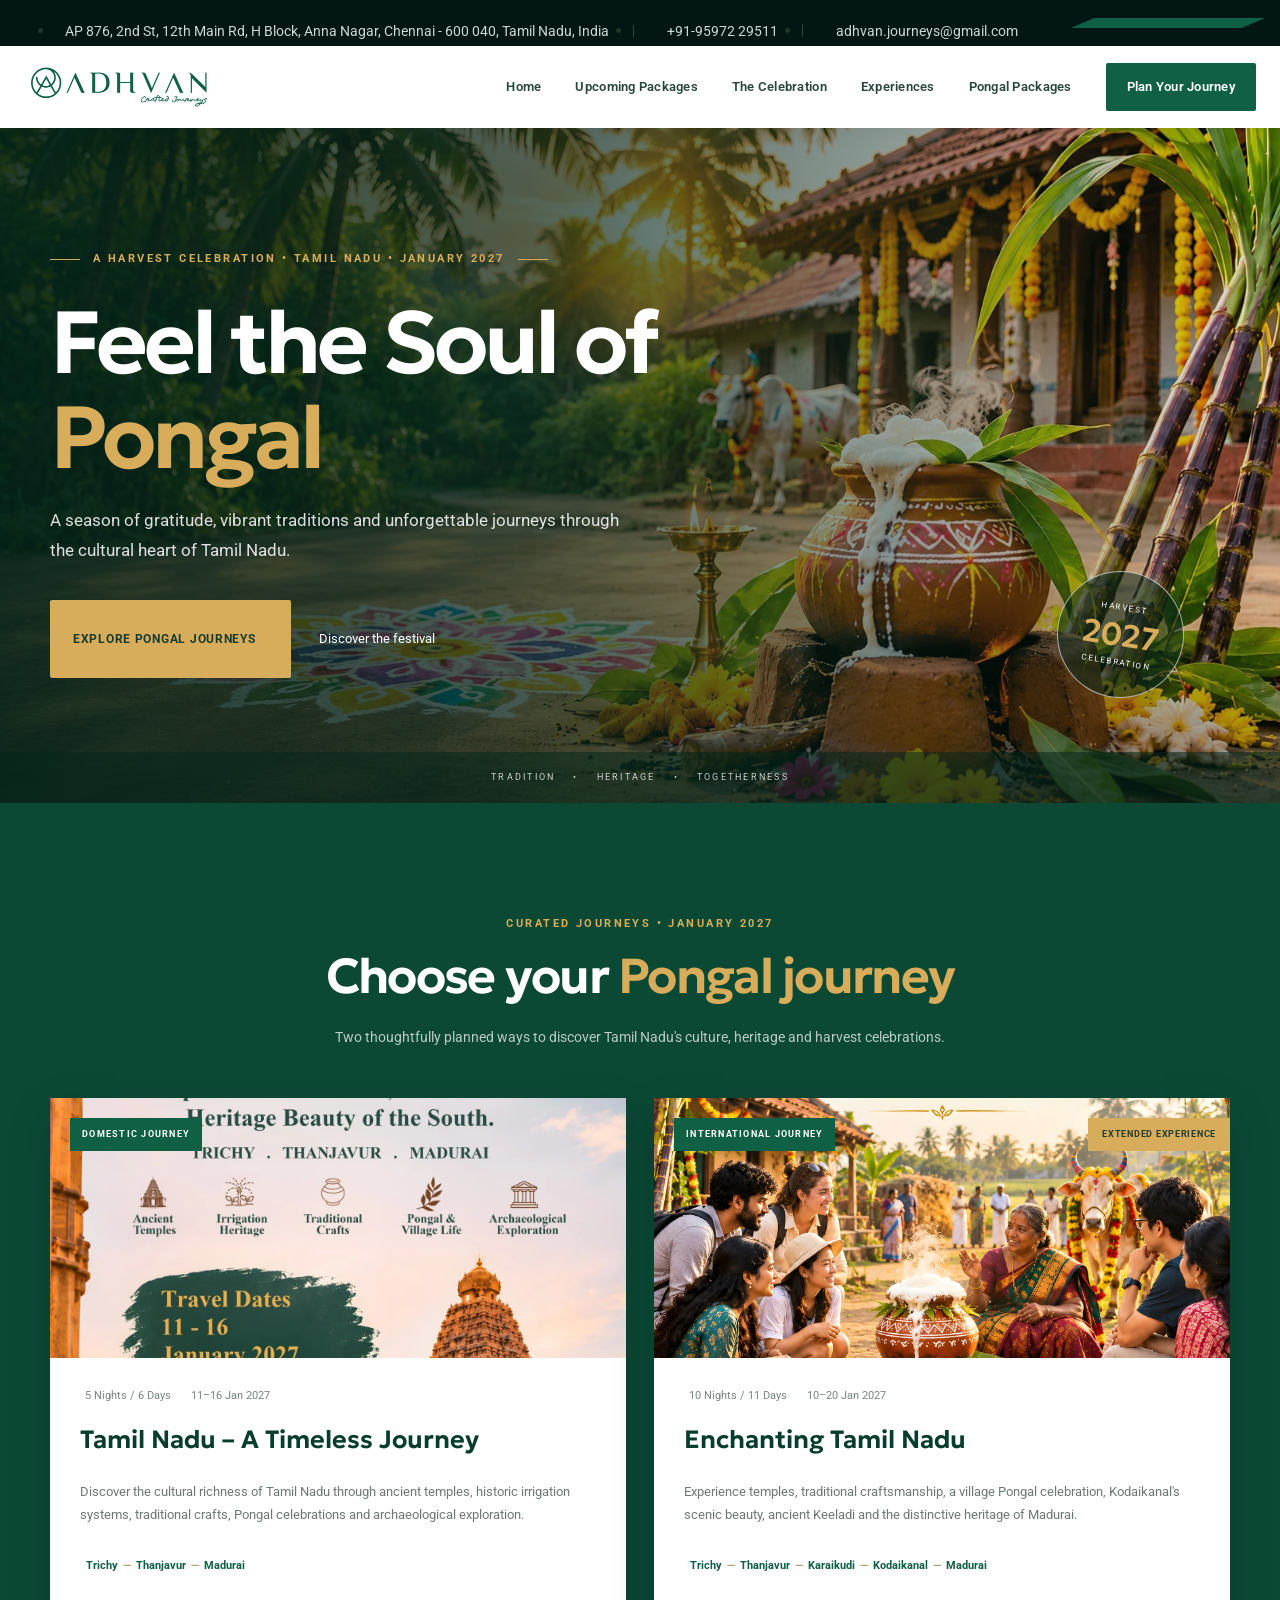
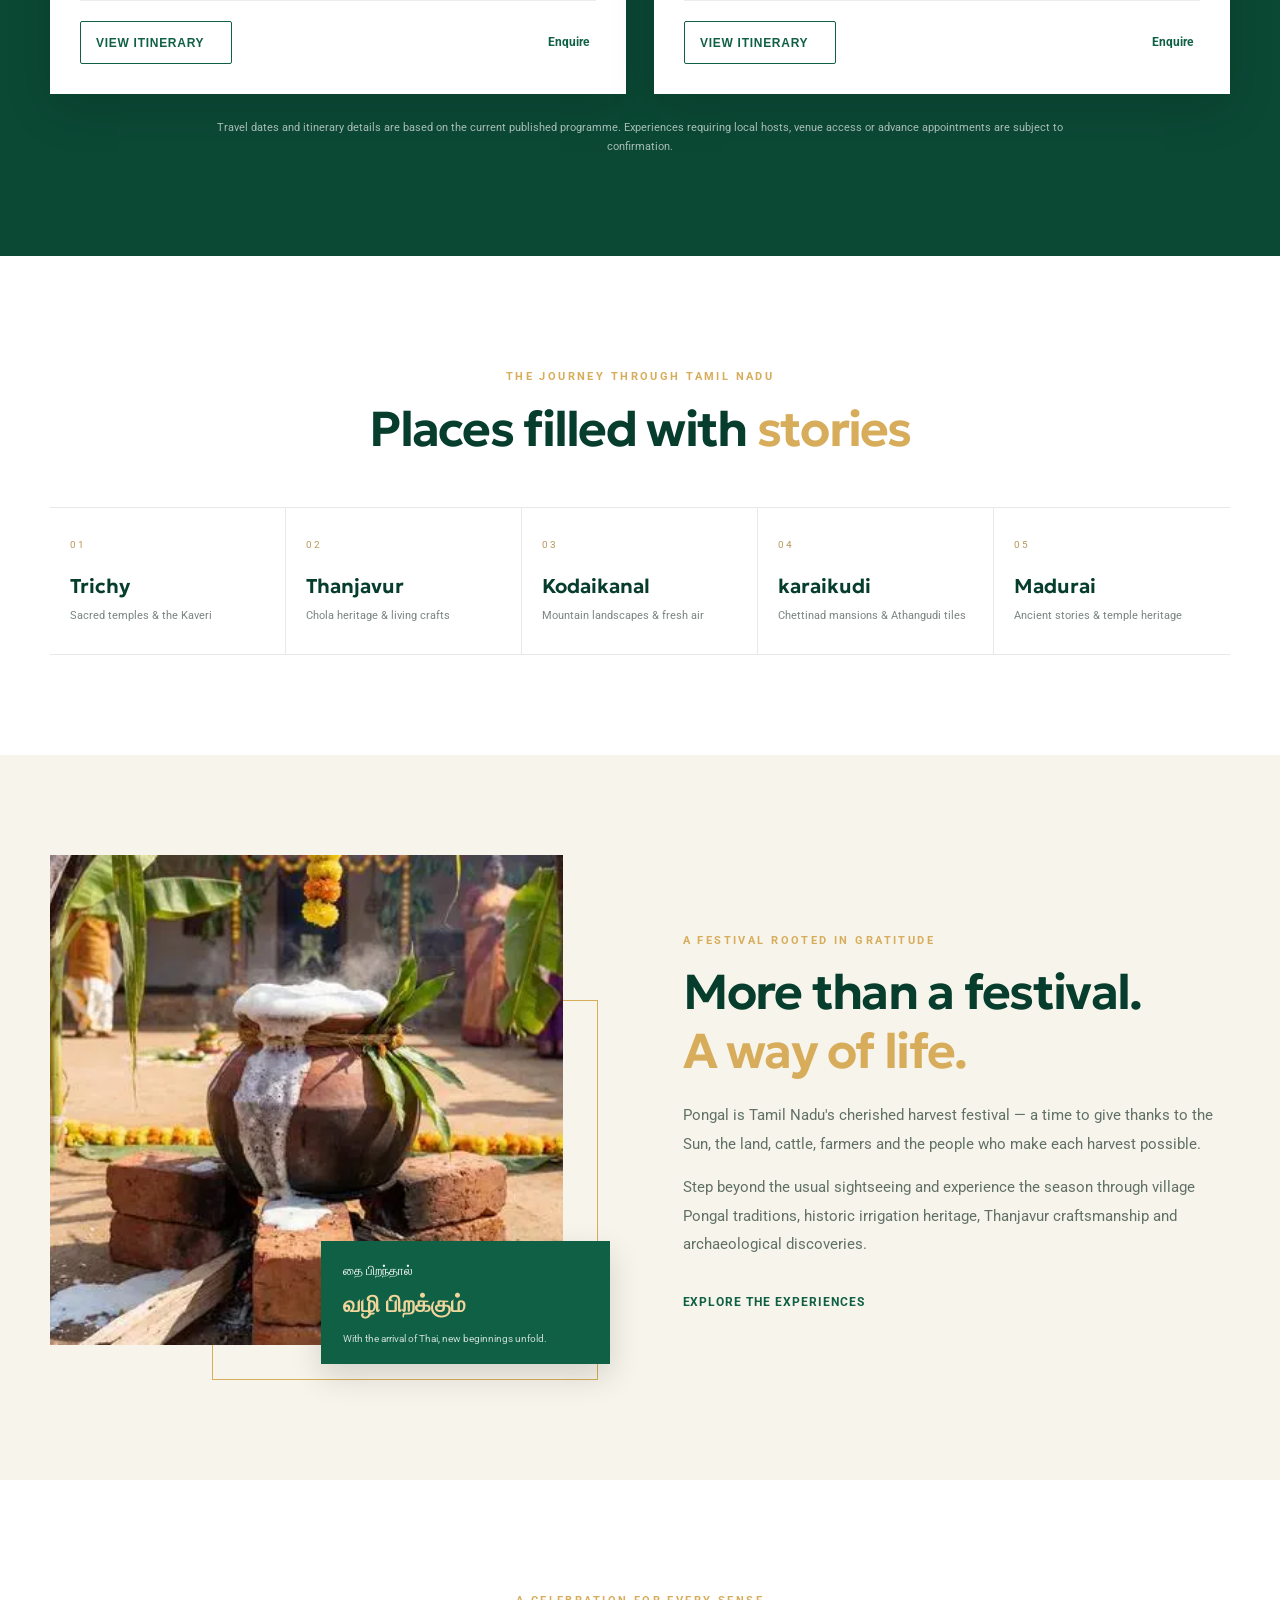
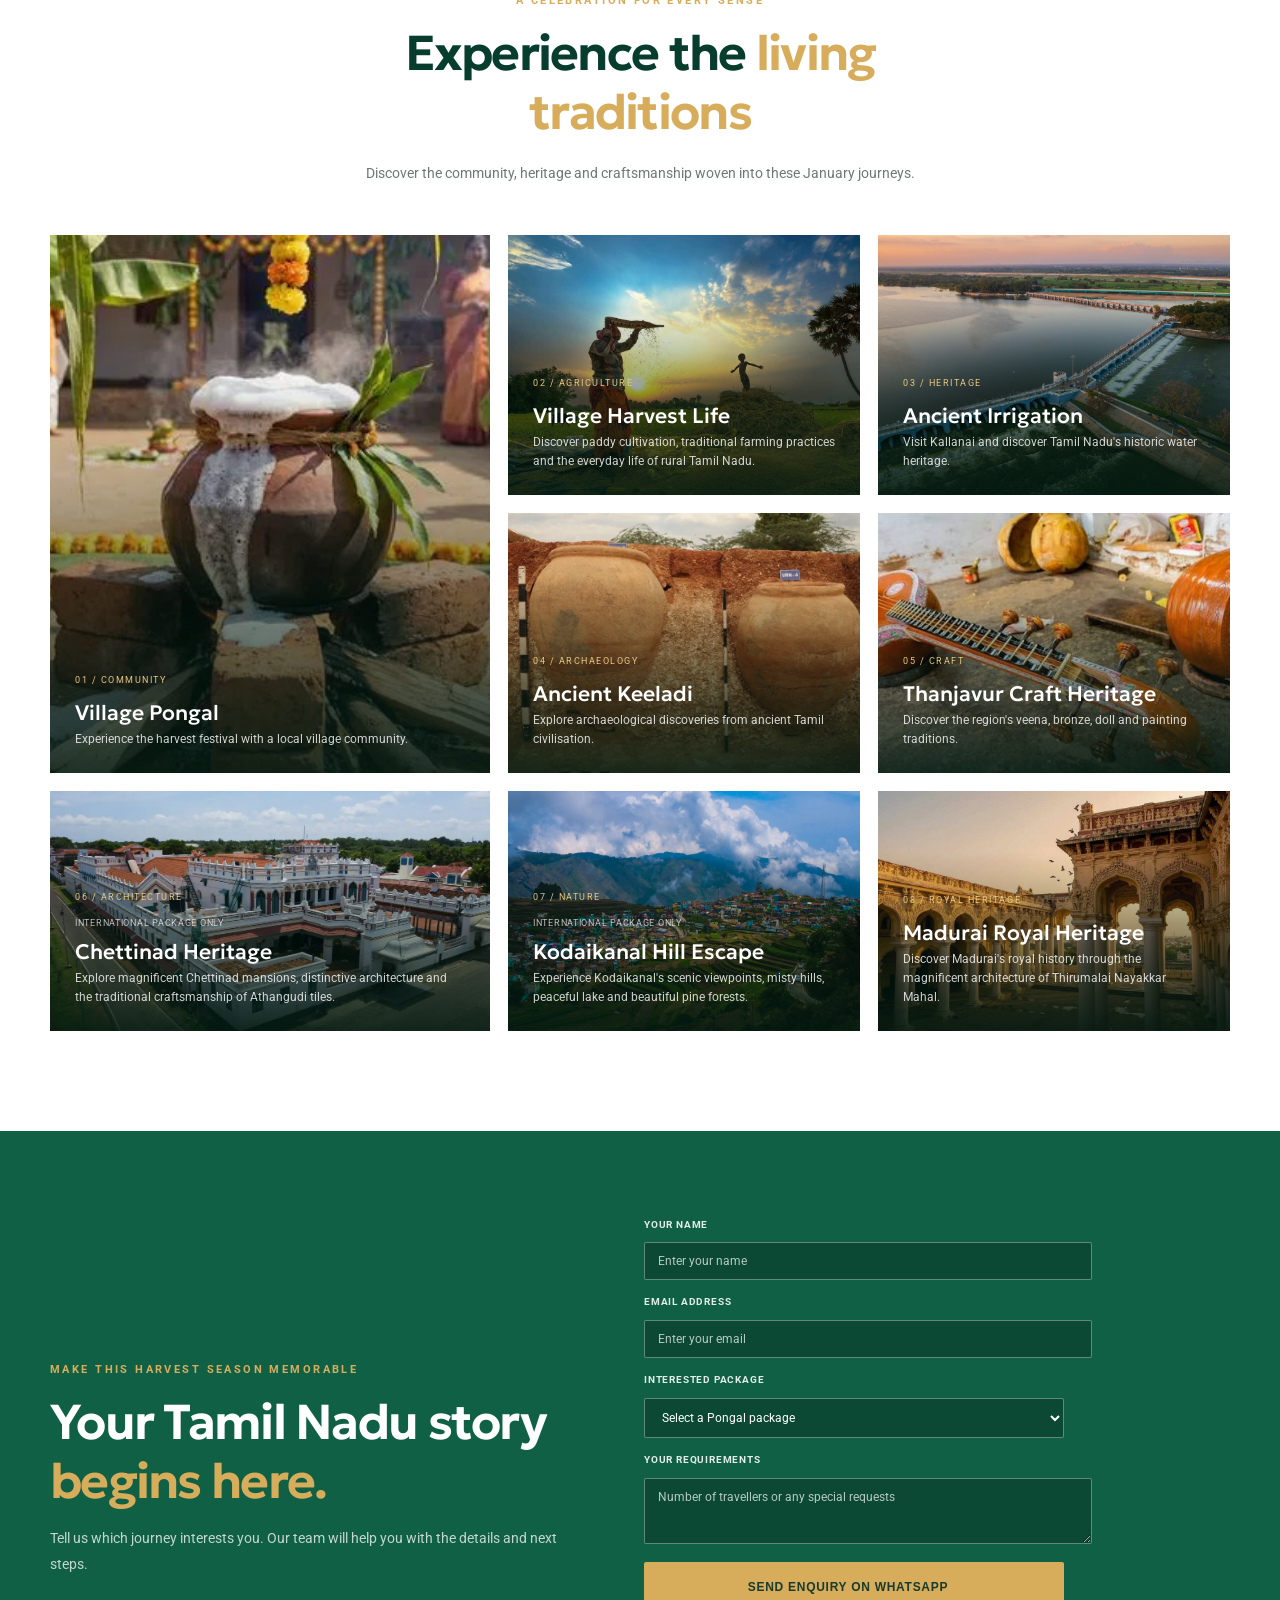
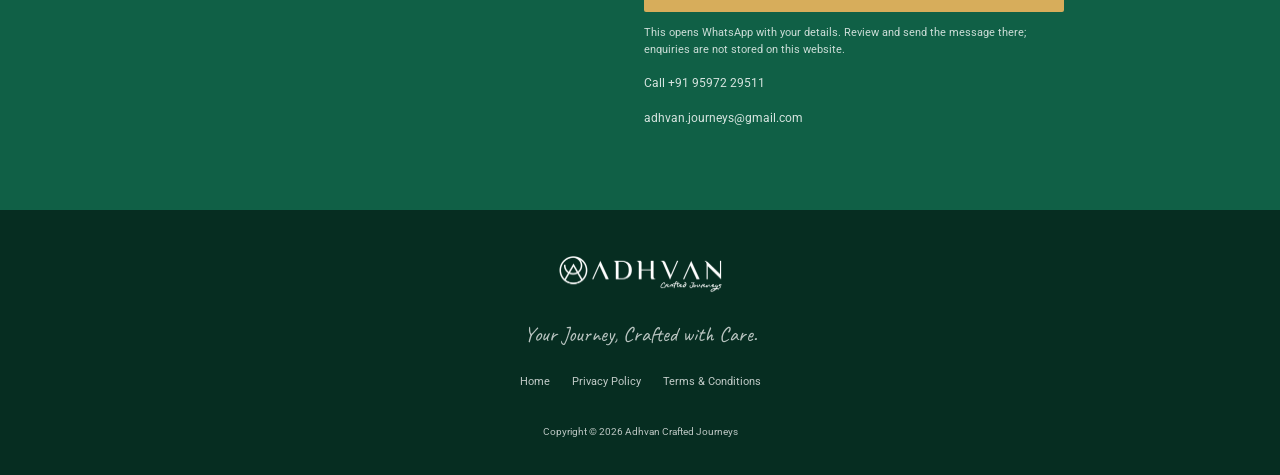
==== commit 6f4ec9d6: "Refactor CSS for responsive design; enhance mobile navigation functionality and update HTML structur" ====
--- a/pongal.html
+++ b/pongal.html
@@ -41,7 +41,15 @@
     rel="stylesheet">
   <link rel="stylesheet" href="assets/vendors/bootstrap/css/bootstrap.min.css">
   <link rel="stylesheet" href="assets/vendors/fontawesome/css/all.min.css">
-  <link rel="stylesheet" href="assets/css/adhvan.css">
+  <link rel="stylesheet" href="assets/vendors/adhvan-icons2/style.css">
+  <link rel="stylesheet" href="assets/css/base/tokens.css">
+  <link rel="stylesheet" href="assets/css/base/reset.css">
+  <link rel="stylesheet" href="assets/css/base/typography.css">
+  <link rel="stylesheet" href="assets/css/base/utilities.css">
+  <link rel="stylesheet" href="assets/css/layout/header.css">
+  <link rel="stylesheet" href="assets/css/components/buttons.css">
+  <link rel="stylesheet" href="assets/css/components/forms.css">
+  <link rel="stylesheet" href="assets/css/components/itinerary-modal.css">
   <link rel="stylesheet" href="assets/css/pongal.css">
 </head>
 
@@ -91,7 +99,12 @@
       <a class="pongal-brand" href="/" aria-label="Adhvan Crafted Journeys home">
         <img src="assets/images/adhvan-green-logo-760.webp" alt="Adhvan Crafted Journeys" width="760" height="166">
       </a>
-      <nav class="pongal-nav" aria-label="Main navigation">
+      <button class="pongal-nav-toggle" type="button" aria-controls="pongal-navigation" aria-expanded="false"
+        aria-label="Open navigation">
+        <i class="fas fa-bars" aria-hidden="true"></i>
+        <i class="fas fa-times" aria-hidden="true"></i>
+      </button>
+      <nav class="pongal-nav" id="pongal-navigation" aria-label="Main navigation">
         <a href="/">Home</a>
         <a href="upcoming-packages.html">Upcoming Packages</a>
         <a href="#celebration">The Celebration</a>
@@ -251,7 +264,7 @@
             </div>
           </article>
           <article class="pongal-experience-card">
-            <img src="assets/images/tours/Itineraries/pongal/Village_Harvest_Life.jpg"
+            <img src="assets/images/tours/Itineraries/Pongal/Village_Harvest_Life.jpg"
               alt="Villagers celebrating Pongal alongside a paddy harvest" loading="lazy">
             <div><span>02 / AGRICULTURE</span>
               <h3>Village Harvest Life</h3>
--- a/assets/css/base/tokens.css
+++ b/assets/css/base/tokens.css
@@ -0,0 +1,30 @@
+:root {
+  --adhvan-font: "Roboto", serif;
+  --adhvan-heading-font: "Geologica", serif;
+  --adhvan-special-font: "Caveat", serif;
+  --adhvan-text: #555555;
+  --adhvan-text-rgb: 85, 85, 85;
+  --adhvan-text2: #757575;
+  --adhvan-text2-rgb: 117, 117, 117;
+  --adhvan-base: #106046;
+  --adhvan-base-rgb: 16, 96, 70;
+  --adhvan-primary: #abe6d7;
+  --adhvan-primary-rgb: 171, 230, 215;
+  --adhvan-gray: #f0f0f0;
+  --adhvan-gray-rgb: 240, 240, 240;
+  --adhvan-gray2: #f1f4fa;
+  --adhvan-gray2-rgb: 241, 244, 250;
+  --adhvan-white: #fff;
+  --adhvan-white-rgb: 255, 255, 255;
+  --adhvan-black: #292929;
+  --adhvan-black-rgb: 41, 41, 41;
+  --adhvan-black2: #343434;
+  --adhvan-black2-rgb: 52, 52, 52;
+  --adhvan-black3: #000;
+  --adhvan-black3-rgb: 0, 0, 0;
+  --adhvan-border-color: #e5e3e0;
+  --adhvan-border-color-rgb: 229, 227, 224;
+  --card-bg: rgba(255, 255, 255, 0.04);
+  --muted: rgba(255, 255, 255, 0.75);
+  --glass: rgba(255, 255, 255, 0.02);
+}
--- a/assets/css/base/typography.css
+++ b/assets/css/base/typography.css
@@ -0,0 +1,47 @@
+body {
+  font-family: var(--adhvan-font);
+  color: var(--adhvan-text);
+  font-size: 16px;
+  line-height: 1.875;
+  font-weight: 400;
+}
+
+a {
+  color: var(--adhvan-base);
+  transition: all 400ms ease;
+}
+
+a,
+a:hover,
+a:focus,
+a:visited {
+  text-decoration: none;
+}
+
+h1,
+h2,
+h3,
+h4,
+h5,
+h6 {
+  font-family: var(--adhvan-heading-font);
+  color: var(--adhvan-black);
+}
+
+@media (max-width: 575px) {
+
+  h1 br,
+  h2 br,
+  h3 br,
+  h4 br,
+  h5 br,
+  h6 br {
+    display: none;
+  }
+}
+
+@media (max-width: 575px) {
+  p br {
+    display: none;
+  }
+}
--- a/assets/css/base/utilities.css
+++ b/assets/css/base/utilities.css
@@ -0,0 +1,41 @@
+.section-bg-green {
+  background: rgba(var(--adhvan-base-rgb), 0.06) !important;
+}
+
+.section-bg-white {
+  background: var(--adhvan-white) !important;
+}
+
+.page-wrapper {
+  position: relative;
+  margin: 0 auto;
+  width: 100%;
+  min-width: 300px;
+  overflow: hidden;
+}
+
+.container-fluid,
+.container {
+  padding-left: 15px;
+  padding-right: 15px;
+}
+
+@media (min-width: 1200px) {
+  .container {
+    max-width: 1200px;
+  }
+}
+
+@media (min-width: 1400px) {
+  .container {
+    max-width: 1350px;
+  }
+}
+
+.row {
+  --bs-gutter-x: 30px;
+}
+
+.gutter-y-30 {
+  --bs-gutter-y: 30px;
+}
--- a/assets/css/layout/header.css
+++ b/assets/css/layout/header.css
@@ -0,0 +1,318 @@
+.topbar-two {
+  position: relative;
+  background-color: #021713;
+  z-index: 999;
+}
+
+@media (max-width: 1080px) {
+  .topbar-two {
+    display: none;
+  }
+}
+
+@media (min-width: 1380px) {
+  .topbar-two .container-fluid {
+    max-width: 1350px;
+  }
+}
+
+.topbar-two__inner {
+  display: flex;
+  align-items: center;
+  justify-content: space-between;
+}
+
+.topbar-two__info {
+  display: flex;
+  align-items: center;
+  margin-bottom: 0;
+}
+
+.topbar-two__info__item span,
+.topbar-two__info__item a {
+  font-style: normal;
+  font-weight: 400;
+  font-size: 14px;
+  line-height: 19px;
+  color: #ccd7d7;
+  transition: all 0.4s ease-in-out;
+}
+
+.topbar-two__info__item span {
+  text-transform: capitalize;
+}
+
+.topbar-two__info__item i {
+  margin-right: 10px;
+  color: var(--adhvan-white);
+  transition: all 500ms ease;
+  font-size: 14px;
+}
+
+.topbar-two__info__item a {
+  background: linear-gradient(to right, currentcolor 0%, currentcolor 100%) 0 95%/0px 1px no-repeat;
+  transition: all 500ms ease;
+}
+
+.topbar-two__info__item a:hover {
+  background-size: 100% 1px;
+  color: var(--adhvan-base);
+}
+
+.topbar-two__info__item:hover i {
+  color: var(--adhvan-base);
+}
+
+.topbar-two__info__item+.topbar-two__info__item {
+  position: relative;
+  margin-left: 24px;
+  padding-left: 24px;
+}
+
+.topbar-two__info__item+.topbar-two__info__item::after {
+  content: "";
+  width: 1px;
+  height: 12px;
+  background-color: rgba(255, 255, 255, 0.21);
+  position: absolute;
+  left: 0;
+  top: 50%;
+  transform: translateY(-50%);
+}
+
+.topbar-two__social {
+  display: flex;
+  align-items: center;
+  padding: 5px 55px;
+  position: relative;
+  z-index: 1;
+}
+
+.topbar-two__social a {
+  font-size: 14px;
+  color: var(--adhvan-white);
+  cursor: pointer;
+}
+
+.topbar-two__social a:hover {
+  color: var(--adhvan-black2);
+}
+
+.topbar-two__social a+a {
+  margin-left: 28px;
+}
+
+.topbar-two__social::after {
+  content: "";
+  width: 100%;
+  height: 100%;
+  position: absolute;
+  top: 0;
+  left: 0;
+  background-color: var(--adhvan-base);
+  z-index: -1;
+  -webkit-clip-path: polygon(12% 0%, 100% 0%, 88% 100%, 0% 100%);
+  clip-path: polygon(12% 0%, 100% 0%, 88% 100%, 0% 100%);
+}
+
+.main-header {
+  position: relative;
+  width: 100%;
+  z-index: 9;
+  background-color: var(--adhvan-black);
+}
+
+.main-header__inner {
+  display: flex;
+  align-items: center;
+  background-color: var(--adhvan-white);
+  border-radius: 30px 30px 0 0;
+  position: relative;
+  padding-right: 24px;
+}
+
+.main-header__logo {
+  display: flex;
+  height: 100%;
+  padding: 27.5px 24px;
+  position: relative;
+  align-items: center;
+  justify-content: space-between;
+  background-color: var(--adhvan-base);
+  border-radius: 30px 0 30px 0;
+  width: auto;
+}
+
+.main-header__right {
+  display: flex;
+  align-items: center;
+}
+
+.main-header__cart,
+.main-header__search {
+  font-size: 20px;
+  color: var(--adhvan-black);
+  transition: all 500ms ease;
+  margin: 0 30px;
+  line-height: 1em;
+
+  @media (max-width: 767px) {
+    margin-right: 0;
+    margin-left: 0;
+  }
+}
+
+.main-header__cart:hover,
+.main-header__search:hover {
+  color: var(--adhvan-base);
+}
+
+.main-header__cart__number,
+.main-header__search__number {
+  width: 30px;
+  height: 30px;
+  background-color: var(--adhvan-white);
+  display: flex;
+  align-items: center;
+  justify-content: center;
+  border-radius: 50%;
+  font-size: 16px;
+  color: var(--adhvan-black);
+}
+
+.main-header__cart {
+  display: flex;
+  align-items: center;
+  gap: 10px;
+}
+
+.main-header__nav {
+  margin-left: auto;
+}
+
+.sticky-header--cloned {
+  position: fixed;
+  top: 0;
+  left: 0;
+  right: 0;
+  z-index: 999;
+  background-color: var(--adhvan-white);
+  transform: translateY(-100%);
+  box-shadow: 0 3px 18px rgba(var(--adhvan-black-rgb), 0.07);
+  transition: transform 500ms ease, visibility 500ms ease;
+  visibility: hidden;
+}
+
+.sticky-header--cloned.active {
+  transform: translateY(0%);
+  visibility: visible;
+}
+
+@media (min-width: 1200px) {
+  .main-header__right {
+    display: none;
+  }
+}
+
+.main-header--two {
+  background-color: var(--adhvan-white);
+}
+
+@media (min-width: 1380px) {
+  .main-header--two .container-fluid {
+    max-width: 1350px;
+  }
+}
+
+.main-header--two .main-header__logo {
+  background-color: transparent;
+}
+
+@media (max-width: 1199px) {
+  .main-header--two .main-header__inner {
+    padding: 10px 0;
+  }
+}
+
+.main-header--two .main-header__logo,
+.main-header--two .main-header__btn {
+  padding: 0;
+  margin-right: 0;
+}
+
+.main-header--two .main-header__inner,
+.main-header--two .main-header__btn {
+  background-color: transparent;
+  border-radius: 0;
+}
+
+.main-header--two .main-header__info a {
+  background: none;
+}
+
+.main-header--two .main-header__nav {
+  margin-left: auto;
+  margin-right: 28px;
+}
+
+.main-header--two .main-header__right {
+  margin-left: 0;
+}
+
+.main-header--two .main-header__info {
+  border-color: transparent;
+}
+
+.main-header--two .main-header__info a {
+  font-size: 22px;
+  color: var(--adhvan-black);
+}
+
+@media (max-width: 767px) {
+  .main-header--two .main-header__info {
+    display: block;
+    padding-right: 0;
+  }
+}
+
+.main-header--two .main-header__info+.main-header__btn {
+  margin-left: 70px;
+}
+
+@media (max-width: 1300px) {
+  .main-header--two .main-header__info+.main-header__btn {
+    margin-left: 40px;
+  }
+}
+
+@media (max-width: 767px) {
+  .main-header--two .main-header__info+.main-header__btn {
+    margin-left: 30px;
+  }
+}
+
+@media (max-width: 575px) {
+  .main-header--two .main-header__info+.main-header__btn {
+    display: none;
+  }
+
+  .main-header--two .main-header__logo,
+  .main-header--two .main-header__logo img {
+    width: 90%;
+  }
+
+  .main-header__right .enquire-btn {
+    font-size: 12px;
+  }
+}
+
+.main-header--two .adhvan-btn {
+  border-radius: 8px;
+  padding: 10.5px 22.5px;
+}
+
+@media (max-width: 1599px) {
+  .main-header--two .main-header__btn {
+    display: block;
+  }
+}
--- a/assets/css/components/buttons.css
+++ b/assets/css/components/buttons.css
@@ -0,0 +1,156 @@
+.adhvan-btn {
+  display: inline-block;
+  vertical-align: middle;
+  border: none;
+  outline: none !important;
+  font-family: var(--adhvan-font);
+  background-color: var(--adhvan-base);
+  color: var(--adhvan-white);
+  font-size: 14px;
+  font-weight: 600;
+  text-transform: capitalize;
+  transition: 500ms;
+  padding: 0px 10px;
+  position: relative;
+  overflow: hidden;
+  border-radius: 30px;
+  text-align: center;
+}
+
+.adhvan-btn::before {
+  position: absolute;
+  content: "";
+  background-color: var(--adhvan-black);
+  width: 120%;
+  height: 0;
+  padding-bottom: 120%;
+  top: -110%;
+  left: -10%;
+  border-radius: 50%;
+  transform: translate3d(0, 68%, 0) scale3d(0, 0, 0);
+}
+
+.adhvan-btn:hover::before {
+  transform: translate3d(0, 0, 0) scale3d(1, 1, 1);
+  transition: transform 0.4s cubic-bezier(0.1, 0, 0.3, 1);
+}
+
+.adhvan-btn::after {
+  background-color: var(--adhvan-black);
+  content: "";
+  transform: translate3d(0, -100%, 0);
+  transition: transform 0.4s cubic-bezier(0.1, 0, 0.3, 1);
+  transition-duration: 0.4s;
+  transition-timing-function: cubic-bezier(0.1, 0, 0.3, 1);
+  transition-delay: 0s;
+  position: absolute;
+  top: 0;
+  left: 0;
+  width: 100%;
+  height: 100%;
+}
+
+.adhvan-btn:hover::after {
+  transform: translate3d(0, 0, 0);
+  transition-duration: 0.05s;
+  transition-delay: 0.4s;
+  transition-timing-function: linear;
+}
+
+.adhvan-btn span {
+  display: block;
+  position: relative;
+  z-index: 2;
+}
+
+.adhvan-btn:hover span {
+  animation: MoveScaleUpInitial 0.3s forwards, MoveScaleUpEnd 0.3s forwards 0.3s;
+}
+
+.enquire-btn {
+  padding: 5px 15px;
+  border-radius: 4px;
+  display: inline-block;
+  vertical-align: middle;
+  border: none;
+  outline: none !important;
+  font-family: var(--adhvan-font);
+  background-color: var(--adhvan-base);
+  color: var(--adhvan-white) !important;
+  font-size: 14px;
+  font-weight: 600;
+  text-transform: capitalize;
+  transition: 500ms;
+  position: relative;
+  overflow: hidden;
+  text-align: center;
+}
+
+.enquire-btn::before {
+  position: absolute;
+  content: "";
+  background-color: var(--adhvan-black);
+  width: 120%;
+  height: 0;
+  padding-bottom: 120%;
+  top: -110%;
+  left: -10%;
+  border-radius: 50%;
+  transform: translate3d(0, 68%, 0) scale3d(0, 0, 0);
+}
+
+.enquire-btn:hover::before {
+  transform: translate3d(0, 0, 0) scale3d(1, 1, 1);
+  transition: transform 0.4s cubic-bezier(0.1, 0, 0.3, 1);
+}
+
+.enquire-btn::after {
+  background-color: var(--adhvan-black);
+  content: "";
+  transform: translate3d(0, -100%, 0);
+  transition: transform 0.4s cubic-bezier(0.1, 0, 0.3, 1);
+  transition-duration: 0.4s;
+  transition-timing-function: cubic-bezier(0.1, 0, 0.3, 1);
+  transition-delay: 0s;
+  position: absolute;
+  top: 0;
+  left: 0;
+  width: 100%;
+  height: 100%;
+}
+
+.enquire-btn:hover::after {
+  transform: translate3d(0, 0, 0);
+  transition-duration: 0.05s;
+  transition-delay: 0.4s;
+  transition-timing-function: linear;
+}
+
+.enquire-btn span {
+  display: block;
+  position: relative;
+  z-index: 2;
+}
+
+.enquire-btn:hover span {
+  animation: MoveScaleUpInitial 0.3s forwards, MoveScaleUpEnd 0.3s forwards 0.3s;
+}
+
+@keyframes MoveScaleUpInitial {
+  to {
+    transform: translate3d(0, -105%, 0) scale3d(1, 2, 1);
+    opacity: 0;
+  }
+}
+
+@keyframes MoveScaleUpEnd {
+  from {
+    transform: translate3d(0, 100%, 0) scale3d(1, 2, 1);
+    opacity: 0;
+  }
+
+  to {
+    transform: translate3d(0, 0, 0);
+    opacity: 1;
+  }
+}
--- a/assets/css/components/forms.css
+++ b/assets/css/components/forms.css
@@ -0,0 +1,216 @@
+#plan-your-trip {
+  scroll-margin-top: 100px;
+}
+
+.travel-enquiry {
+  padding: 75px 0;
+}
+
+.travel-enquiry .sec-title {
+  margin-bottom: 32px;
+}
+
+.travel-enquiry .sec-title__title {
+  margin-bottom: 8px;
+}
+
+.travel-enquiry__form {
+  display: grid;
+  grid-template-columns: repeat(2, minmax(0, 1fr));
+  gap: 18px 22px;
+  max-width: 920px;
+  margin: 0 auto;
+  padding: 32px;
+  border: 1px solid rgba(var(--adhvan-base-rgb), 0.12);
+  border-radius: 18px;
+  background: var(--adhvan-white);
+  box-shadow: 0 12px 35px rgba(var(--adhvan-base-rgb), 0.08);
+}
+
+.travel-enquiry__field {
+  min-width: 0;
+}
+
+.travel-enquiry__field label {
+  display: block;
+  margin-bottom: 6px;
+  color: var(--adhvan-black);
+  font-weight: 600;
+  line-height: 1.5;
+}
+
+.travel-enquiry__field label span {
+  color: #b42318;
+}
+
+.travel-enquiry__field input,
+.travel-enquiry__field select,
+.travel-enquiry__field textarea {
+  display: block;
+  width: 100%;
+  min-width: 0;
+  min-height: 52px;
+  padding: 11px 14px;
+  border: 1px solid var(--adhvan-border-color);
+  border-radius: 8px;
+  background-color: var(--adhvan-white);
+  color: var(--adhvan-black);
+  font: inherit;
+  line-height: 1.4;
+}
+
+.travel-enquiry__field select {
+  padding-right: 32px;
+}
+
+.travel-enquiry__field textarea {
+  min-height: 120px;
+  resize: vertical;
+}
+
+.travel-enquiry__field input:focus,
+.travel-enquiry__field select:focus,
+.travel-enquiry__field textarea:focus {
+  border-color: var(--adhvan-base);
+  outline: 3px solid rgba(var(--adhvan-base-rgb), 0.14);
+}
+
+.travel-enquiry__field input[aria-invalid="true"],
+.travel-enquiry__field select[aria-invalid="true"],
+.travel-enquiry__field textarea[aria-invalid="true"] {
+  border-color: #b42318;
+}
+
+.travel-enquiry__error {
+  display: block;
+  margin-top: 4px;
+  color: #b42318;
+  font-size: 13px;
+  line-height: 1.4;
+}
+
+.travel-enquiry__error[hidden],
+.travel-enquiry__status[hidden] {
+  display: none;
+}
+
+.travel-enquiry__field--wide,
+.travel-enquiry__actions {
+  grid-column: 1 / -1;
+}
+
+.travel-enquiry__actions {
+  text-align: center;
+}
+
+.travel-enquiry__submit {
+  min-height: 54px;
+  padding: 0 30px;
+  font-size: 16px;
+}
+
+.travel-enquiry__note,
+.travel-enquiry__status {
+  margin: 10px 0 0;
+  font-size: 14px;
+  line-height: 1.5;
+}
+
+.travel-enquiry__note {
+  color: var(--adhvan-text2);
+}
+
+.travel-enquiry__status {
+  color: var(--adhvan-base);
+  font-weight: 600;
+}
+
+.travel-enquiry__status--error {
+  color: #b42318;
+}
+
+.travel-enquiry__field input::placeholder,
+.travel-enquiry__field textarea::placeholder {
+  color: #999999;
+  opacity: 1;
+}
+
+.travel-enquiry__field select:invalid {
+  color: #999999;
+}
+
+.travel-enquiry__field select option {
+  color: #222222;
+}
+
+.travel-enquiry__field select option[value=""] {
+  color: #999999;
+}
+
+.travel-enquiry__customer-details {
+  display: grid;
+  grid-template-columns: repeat(3, minmax(0, 1fr));
+  gap: 20px;
+}
+
+.travel-enquiry__field {
+  min-width: 0;
+}
+
+.travel-enquiry__field input,
+.travel-enquiry__field select,
+.travel-enquiry__field textarea {
+  width: 100%;
+  box-sizing: border-box;
+}
+
+/* Dynamic fields: two-column responsive layout */
+#travel-dynamic-fields {
+  display: grid;
+  grid-template-columns: repeat(2, minmax(0, 1fr));
+  gap: 20px 24px;
+  align-items: start;
+}
+
+#travel-dynamic-fields .iti {
+  width: 100%;
+}
+
+#travel-dynamic-fields .iti__country-list {
+  z-index: 1055;
+}
+
+@media (max-width: 768px) {
+
+  #travel-dynamic-fields,
+  .travel-enquiry__customer-details {
+    grid-template-columns: 1fr;
+  }
+}
+
+@media (max-width: 767px) {
+  .travel-enquiry {
+    padding: 48px 0;
+  }
+
+  .travel-enquiry__form {
+    grid-template-columns: minmax(0, 1fr);
+    gap: 14px;
+    padding: 22px 18px;
+  }
+
+  .travel-enquiry__field--wide,
+  .travel-enquiry__actions {
+    grid-column: auto;
+  }
+
+  .travel-enquiry__submit {
+    width: 100%;
+  }
+}
+
+@media (max-width: 359px) {
+  .travel-enquiry__form {
+    padding: 18px 14px;
+  }
+}
--- a/assets/css/components/itinerary-modal.css
+++ b/assets/css/components/itinerary-modal.css
@@ -0,0 +1,1577 @@
+.itinerary-modal__close:focus-visible,
+.itinerary-modal__cta:focus-visible {
+  outline: 3px solid var(--adhvan-primary) !important;
+  outline-offset: 3px;
+}
+.itinerary-modal[hidden] {
+  display: none;
+}
+
+.itinerary-modal {
+  position: fixed;
+  inset: 0;
+  z-index: 1000000;
+  display: flex;
+  align-items: center;
+  justify-content: center;
+  padding: 20px;
+}
+
+.itinerary-modal__overlay {
+  position: absolute;
+  inset: 0;
+  background: rgba(18, 28, 24, 0.72);
+  backdrop-filter: blur(5px);
+}
+
+.itinerary-modal__content {
+  position: relative;
+  z-index: 1;
+  display: flex;
+  flex-direction: column;
+  width: min(100%, 1080px);
+  max-height: 90vh;
+  max-height: min(90vh, 960px);
+  max-height: min(90dvh, 960px);
+  min-width: 0;
+  overflow: hidden;
+  border: 1px solid rgba(var(--adhvan-base-rgb), 0.14);
+  border-radius: 22px;
+  background: #fffefa;
+  box-shadow: 0 28px 90px rgba(0, 0, 0, 0.32);
+}
+
+.itinerary-modal__header {
+  display: flex;
+  flex: 0 0 auto;
+  align-items: start;
+  justify-content: space-between;
+  gap: 24px;
+  padding: 15px 30px 15px;
+  border-bottom: 1px solid var(--adhvan-border-color);
+}
+
+.itinerary-modal__header>div {
+  flex: 1 1 auto;
+  min-width: 0;
+}
+
+.itinerary-modal__eyebrow {
+  margin: 0 0 4px;
+  color: var(--adhvan-base);
+  font-size: 11px;
+  font-weight: 700;
+  letter-spacing: 0.16em;
+  line-height: 1.4;
+}
+
+.itinerary-modal__header h2 {
+  margin: 0;
+  color: var(--adhvan-black);
+  font-size: clamp(24px, 3vw, 32px);
+  line-height: 1.2;
+  overflow-wrap: anywhere;
+}
+
+.itinerary-modal__intro {
+  max-width: 760px;
+  margin: 12px 0 0;
+  color: var(--adhvan-text);
+  line-height: 1.65;
+}
+
+.itinerary-modal__title {
+  margin-bottom: 0;
+}
+
+.itinerary-modal__subtitle {
+  display: inline-flex;
+  align-items: center;
+  gap: 14px;
+  border-radius: 10px;
+  color: var(--adhvan-base, #1a5d4b);
+  font-size: 14px;
+  margin: 8px 0 0;
+  line-height: 1.5;
+}
+
+.itinerary-duration__item {
+  display: inline-flex;
+  align-items: center;
+  gap: 7px;
+  white-space: nowrap;
+}
+
+.itinerary-duration__item strong {
+  font-size: 16px;
+  font-weight: 700;
+}
+
+.itinerary-duration__divider {
+  width: 1px;
+  height: 26px;
+  background: #dce5df;
+}
+
+.itinerary-duration__icon {
+  display: inline-flex;
+  align-items: center;
+  justify-content: center;
+  width: 30px;
+  height: 30px;
+  border-radius: 8px;
+}
+
+.itinerary-duration__icon svg {
+  width: 17px;
+  height: 17px;
+  fill: none;
+  stroke: currentColor;
+  stroke-width: 2;
+  stroke-linecap: round;
+  stroke-linejoin: round;
+}
+
+.itinerary-duration__icon--day {
+  color: #bd7b08;
+  background: #fff0c2;
+}
+
+.itinerary-duration__icon--night {
+  color: #465bb5;
+  background: #e6eaff;
+}
+
+@media (max-width: 480px) {
+  .itinerary-modal__subtitle {
+    gap: 9px;
+    padding: 6px 8px;
+    font-size: 12px;
+  }
+
+  .itinerary-duration__item {
+    gap: 5px;
+  }
+
+  .itinerary-duration__item strong {
+    font-size: 14px;
+  }
+
+  .itinerary-duration__icon {
+    width: 26px;
+    height: 26px;
+  }
+}
+
+.itinerary-modal__close {
+  display: grid;
+  flex: 0 0 42px;
+  width: 42px;
+  height: 42px;
+  place-items: center;
+  border: 1px solid rgba(var(--adhvan-base-rgb), 0.16);
+  border-radius: 50%;
+  background: #f6f7f3;
+  color: var(--adhvan-base);
+  font-size: 28px;
+  line-height: 1;
+  cursor: pointer;
+  transition: background-color 180ms ease, color 180ms ease, border-color 180ms ease;
+}
+
+.itinerary-modal__close:hover {
+  border-color: var(--adhvan-base);
+  background: var(--adhvan-base);
+  color: var(--adhvan-white);
+}
+
+.itinerary-modal__body {
+  flex: 1 1 auto;
+  min-height: 0;
+  overflow: auto;
+  overscroll-behavior: contain;
+  padding: 28px 36px 36px;
+  scrollbar-gutter: stable;
+}
+
+.itinerary-modal__section+.itinerary-modal__section {
+  margin-top: 30px;
+  padding-top: 26px;
+  border-top: 1px solid var(--adhvan-border-color);
+}
+
+.itinerary-modal__section h3 {
+  margin: 0 0 18px;
+  color: var(--adhvan-base);
+  font-size: 21px;
+  line-height: 1.35;
+}
+
+.itinerary-modal__overview {
+  display: grid;
+  grid-template-columns: repeat(3, minmax(0, 1fr));
+  gap: 10px;
+  margin: 0;
+}
+
+.itinerary-modal__overview>div,
+.itinerary-modal__options article,
+.itinerary-modal__pricing {
+  min-width: 0;
+  padding: 14px 16px;
+  border: 1px solid rgba(var(--adhvan-base-rgb), 0.13);
+  border-radius: 10px;
+  background: var(--adhvan-white);
+  box-shadow: 0 5px 16px rgba(var(--adhvan-base-rgb), 0.045);
+}
+
+.itinerary-modal__overview dt,
+.itinerary-modal__pricing dt {
+  margin-bottom: 4px;
+  color: var(--adhvan-text2);
+  font-size: 12px;
+  font-weight: 600;
+  letter-spacing: 0.035em;
+  text-transform: uppercase;
+}
+
+.itinerary-modal__overview dd,
+.itinerary-modal__pricing dd {
+  margin: 0;
+  color: var(--adhvan-black);
+  font-size: 14px;
+  font-weight: 600;
+  line-height: 1.5;
+  overflow-wrap: anywhere;
+}
+
+.itinerary-modal__highlights {
+  display: grid;
+  grid-template-columns: repeat(3, minmax(0, 1fr));
+  gap: 9px;
+  margin: 0;
+  padding: 0;
+  list-style: none;
+}
+
+.itinerary-modal__highlights li {
+  position: relative;
+  min-width: 0;
+  padding: 11px 12px 11px 30px;
+  border-radius: 8px;
+  background: rgba(var(--adhvan-base-rgb), 0.055);
+  color: var(--adhvan-black);
+  font-size: 13px;
+  line-height: 1.45;
+  overflow-wrap: anywhere;
+}
+
+.itinerary-modal__highlights li::before {
+  position: absolute;
+  top: 11px;
+  left: 12px;
+  color: var(--adhvan-base);
+  content: "\f00c";
+  font-family: "Font Awesome 5 Free";
+  font-size: 12px;
+  font-weight: 900;
+}
+
+.itinerary-modal__included {
+  display: grid;
+  grid-template-columns: repeat(2, minmax(0, 1fr));
+  gap: 10px 20px;
+  margin: 0;
+  padding: 0;
+  list-style: none;
+}
+
+.itinerary-modal__included li {
+  position: relative;
+  padding-left: 24px;
+  color: var(--adhvan-text);
+  font-size: 14px;
+  line-height: 1.55;
+}
+
+.itinerary-modal__included li::before {
+  position: absolute;
+  top: 2px;
+  left: 0;
+  color: var(--adhvan-base);
+  content: "\f058";
+  font-family: "Font Awesome 5 Free";
+  font-size: 15px;
+  font-weight: 900;
+}
+
+.itinerary-modal__options {
+  display: grid;
+  grid-template-columns: repeat(2, minmax(0, 1fr));
+  gap: 12px;
+}
+
+.itinerary-modal__options article h4,
+.itinerary-modal__pricing h4 {
+  margin: 0;
+  color: var(--adhvan-black);
+  font-size: 15px;
+  line-height: 1.45;
+}
+
+.itinerary-modal__options article p {
+  margin: 8px 0 0;
+  color: var(--adhvan-base);
+  font-size: 14px;
+  font-weight: 700;
+  line-height: 1.5;
+}
+
+.itinerary-modal__fine-print {
+  margin: 10px 0 0;
+  color: var(--adhvan-text2);
+  font-size: 12px;
+  line-height: 1.5;
+}
+
+.itinerary-modal__pricing-options {
+  display: grid;
+  grid-template-columns: repeat(2, minmax(0, 1fr));
+  gap: 14px;
+}
+
+.itinerary-modal__pricing h4 {
+  margin: 0 0 5px;
+  color: var(--adhvan-base);
+  font-size: 15px;
+  line-height: 1.4;
+}
+
+.itinerary-modal__pricing-category,
+.itinerary-modal__meal-plan {
+  margin: 0 0 5px;
+  color: var(--adhvan-text2);
+  font-size: 13px;
+  line-height: 1.5;
+}
+
+.itinerary-modal__meal-plan {
+  margin-bottom: 14px;
+  color: var(--adhvan-black);
+  font-weight: 600;
+}
+
+.itinerary-modal__pricing dl {
+  display: grid;
+  grid-template-columns: repeat(2, minmax(0, 1fr));
+  gap: 12px;
+  margin: 0;
+}
+
+.itinerary-modal__pricing dl>div {
+  min-width: 0;
+  padding: 12px;
+  border-radius: 8px;
+  background: rgba(var(--adhvan-base-rgb), 0.055);
+}
+
+.itinerary-modal__pricing dd {
+  color: var(--adhvan-base);
+  font-size: 17px;
+  font-weight: 700;
+}
+
+.itinerary-modal__pricing dd span {
+  color: var(--adhvan-text2);
+  font-size: 12px;
+  font-weight: 400;
+}
+
+.itinerary-modal__supplements {
+  margin-top: 14px;
+  padding: 15px 16px;
+  border: 1px solid rgba(var(--adhvan-base-rgb), 0.13);
+  border-radius: 10px;
+  background: rgba(var(--adhvan-base-rgb), 0.045);
+}
+
+.itinerary-modal__supplements h4 {
+  margin: 0 0 10px;
+  color: var(--adhvan-base);
+  font-size: 15px;
+}
+
+.itinerary-modal__supplements>div {
+  display: grid;
+  grid-template-columns: repeat(2, minmax(0, 1fr));
+  gap: 10px 18px;
+}
+
+.itinerary-modal__supplements p {
+  display: flex;
+  flex-wrap: wrap;
+  justify-content: space-between;
+  gap: 4px 12px;
+  margin: 0;
+  color: var(--adhvan-text);
+  font-size: 13px;
+  line-height: 1.5;
+}
+
+.itinerary-modal__supplements strong {
+  color: var(--adhvan-base);
+  font-weight: 700;
+}
+
+.itinerary-modal__flight-intro {
+  margin: -4px 0 16px;
+  color: var(--adhvan-text2);
+  font-size: 14px;
+  line-height: 1.55;
+}
+
+.itinerary-modal__flights {
+  display: grid;
+  grid-template-columns: repeat(2, minmax(0, 1fr));
+  gap: 14px;
+}
+
+.itinerary-modal__flight-card,
+.itinerary-modal__baggage,
+.itinerary-modal__flight-price {
+  min-width: 0;
+  padding: 17px;
+  border: 1px solid rgba(var(--adhvan-base-rgb), 0.13);
+  border-radius: 10px;
+  background: var(--adhvan-white);
+  box-shadow: 0 5px 16px rgba(var(--adhvan-base-rgb), 0.045);
+}
+
+.itinerary-modal__flight-heading {
+  display: flex;
+  flex-wrap: wrap;
+  align-items: baseline;
+  justify-content: space-between;
+  gap: 5px 12px;
+  padding-bottom: 12px;
+  border-bottom: 1px solid var(--adhvan-border-color);
+}
+
+.itinerary-modal__flight-heading>span {
+  color: var(--adhvan-base);
+  font-size: 11px;
+  font-weight: 700;
+  letter-spacing: 0.12em;
+}
+
+.itinerary-modal__flight-heading p {
+  margin: 0;
+  color: var(--adhvan-black);
+  font-size: 14px;
+  font-weight: 600;
+}
+
+.itinerary-modal__flight-route {
+  display: grid;
+  grid-template-columns: minmax(0, 1fr) auto minmax(0, 1fr);
+  align-items: center;
+  gap: 8px;
+  padding: 16px 0;
+}
+
+.itinerary-modal__flight-route>div {
+  display: flex;
+  min-width: 0;
+  flex-direction: column;
+  gap: 4px;
+}
+
+.itinerary-modal__flight-route>div:last-child {
+  text-align: right;
+}
+
+.itinerary-modal__flight-route strong {
+  color: var(--adhvan-black);
+  font-size: 13px;
+  line-height: 1.4;
+  overflow-wrap: anywhere;
+}
+
+.itinerary-modal__flight-route span:not(.itinerary-modal__flight-arrow) {
+  color: var(--adhvan-base);
+  font-size: 16px;
+  font-weight: 700;
+  line-height: 1.35;
+  white-space: nowrap;
+}
+
+.itinerary-modal__flight-route small {
+  color: var(--adhvan-text2);
+  font-size: 11px;
+  line-height: 1.4;
+}
+
+.itinerary-modal__flight-arrow {
+  color: var(--adhvan-base);
+  font-size: 20px;
+  line-height: 1;
+}
+
+.itinerary-modal__flight-meta,
+.itinerary-modal__baggage dl {
+  display: grid;
+  grid-template-columns: repeat(2, minmax(0, 1fr));
+  gap: 10px;
+  margin: 0;
+}
+
+.itinerary-modal__flight-meta>div,
+.itinerary-modal__baggage dl>div {
+  min-width: 0;
+  padding: 9px 10px;
+  border-radius: 7px;
+  background: rgba(var(--adhvan-base-rgb), 0.055);
+}
+
+.itinerary-modal__flight-meta dt,
+.itinerary-modal__baggage dt {
+  margin-bottom: 3px;
+  color: var(--adhvan-text2);
+  font-size: 10px;
+  font-weight: 600;
+  letter-spacing: 0.035em;
+  text-transform: uppercase;
+}
+
+.itinerary-modal__flight-meta dd,
+.itinerary-modal__baggage dd {
+  margin: 0;
+  color: var(--adhvan-black);
+  font-size: 12px;
+  font-weight: 600;
+  line-height: 1.45;
+  overflow-wrap: anywhere;
+}
+
+.itinerary-modal__flight-extras {
+  display: grid;
+  grid-template-columns: repeat(2, minmax(0, 1fr));
+  gap: 14px;
+  margin-top: 14px;
+}
+
+.itinerary-modal__baggage h4,
+.itinerary-modal__flight-price h4 {
+  display: flex;
+  flex-wrap: wrap;
+  align-items: center;
+  gap: 6px 10px;
+  margin: 0 0 12px;
+  color: var(--adhvan-base);
+  font-size: 15px;
+}
+
+.itinerary-modal__baggage h4 span {
+  padding: 3px 8px;
+  border-radius: 20px;
+  background: rgba(var(--adhvan-base-rgb), 0.08);
+  color: var(--adhvan-text2);
+  font-size: 10px;
+  font-weight: 600;
+}
+
+.itinerary-modal__flight-price-value {
+  margin: 0;
+  color: var(--adhvan-base);
+  font-size: 24px;
+  font-weight: 700;
+  line-height: 1.25;
+}
+
+.itinerary-modal__flight-price-value span {
+  color: var(--adhvan-text2);
+  font-size: 13px;
+  font-weight: 400;
+}
+
+.itinerary-modal__flight-quote-label {
+  margin: 5px 0 8px;
+  color: var(--adhvan-black);
+  font-size: 12px;
+  font-weight: 600;
+}
+
+.itinerary-modal__flight-price .itinerary-modal__fine-print+.itinerary-modal__fine-print {
+  margin-top: 5px;
+}
+
+.itinerary-modal__important-intro {
+  margin: -4px 0 16px;
+  color: var(--adhvan-text2);
+  font-size: 14px;
+  line-height: 1.55;
+}
+
+.itinerary-modal__quotation-note {
+  display: flex;
+  align-items: flex-start;
+  gap: 13px;
+  padding: 16px 18px;
+  border: 1px solid rgba(var(--adhvan-base-rgb), 0.18);
+  border-left: 4px solid var(--adhvan-base);
+  border-radius: 10px;
+  background: rgba(var(--adhvan-base-rgb), 0.055);
+}
+
+.itinerary-modal__quotation-note>span {
+  flex: 0 0 auto;
+  margin-top: 2px;
+  color: var(--adhvan-base);
+  font-size: 18px;
+}
+
+.itinerary-modal__quotation-note h4 {
+  margin: 0 0 5px;
+  color: var(--adhvan-base);
+  font-size: 15px;
+}
+
+.itinerary-modal__quotation-note p {
+  margin: 0;
+  color: var(--adhvan-text);
+  font-size: 13px;
+  line-height: 1.55;
+  overflow-wrap: anywhere;
+}
+
+.itinerary-modal__important-list {
+  display: grid;
+  gap: 10px;
+  margin: 16px 0 0;
+  padding: 0;
+  list-style: none;
+}
+
+.itinerary-modal__important-list li {
+  position: relative;
+  min-width: 0;
+  padding-left: 22px;
+  color: var(--adhvan-text);
+  font-size: 13px;
+  line-height: 1.55;
+  overflow-wrap: anywhere;
+}
+
+.itinerary-modal__important-list li::before {
+  position: absolute;
+  top: 0;
+  left: 1px;
+  color: var(--adhvan-base);
+  content: "\f111";
+  font-family: "Font Awesome 5 Free";
+  font-size: 6px;
+  font-weight: 900;
+}
+
+.itinerary-modal__days {
+  display: grid;
+  grid-template-columns: repeat(1, minmax(0, 1fr));
+  column-gap: 16px;
+  row-gap: 14px;
+  align-items: stretch;
+}
+
+.itinerary-modal__day {
+  min-width: 0;
+  width: 100%;
+  box-sizing: border-box;
+}
+
+@media (max-width: 768px) {
+  .itinerary-modal__days {
+    grid-template-columns: minmax(0, 1fr);
+    column-gap: 0;
+    row-gap: 12px;
+  }
+}
+
+.itinerary-modal__intro-layout {
+  display: grid;
+  grid-template-columns: minmax(0, 1.05fr) minmax(0, 0.95fr);
+  align-items: start;
+  gap: 28px;
+  width: 100%;
+  min-width: 0;
+  margin-bottom: 15px;
+  border-bottom: 1px solid rgba(var(--adhvan-base-rgb), 0.5);
+  padding-bottom: 15px;
+}
+
+.itinerary-modal__gallery,
+.itinerary-modal__package-overview {
+  width: 100%;
+  min-width: 0;
+}
+
+.itinerary-modal__package-overview {
+  margin: 0;
+  padding: 8px 0;
+  text-align: left;
+}
+
+.itinerary-modal__package-eyebrow {
+  margin: 0 0 8px;
+  color: var(--adhvan-base);
+  font-size: 12px;
+  font-weight: 700;
+  letter-spacing: 0.15em;
+  line-height: 1.5;
+}
+
+.itinerary-modal__package-overview h3 {
+  margin: 0 0 10px;
+  color: var(--adhvan-black);
+  font-family: var(--adhvan-heading-font);
+  font-size: clamp(21px, 2.5vw, 27px);
+  font-weight: 600;
+  line-height: 1.3;
+  overflow-wrap: anywhere;
+}
+
+.itinerary-modal__package-description {
+  margin: 0;
+  color: var(--adhvan-text);
+  font-size: 15px;
+  line-height: 1.75;
+  overflow-wrap: anywhere;
+  text-align: justify;
+}
+
+/* .itinerary-modal__gallery-main {
+  display: block;
+  width: 100%;
+  min-width: 0;
+  aspect-ratio: 4 / 3;
+  border-radius: 16px;
+  background: #f2f3ef;
+  object-fit: cover;
+  object-position: center 42%;
+  transition: opacity 220ms ease;
+} */
+
+.itinerary-modal__gallery-main {
+  display: block;
+  width: 100%;
+  aspect-ratio: 16 / 9;
+  object-fit: cover;
+  border-radius: 12px;
+}
+
+/* .itinerary-modal__gallery-thumbnails {
+  display: flex;
+  flex-wrap: wrap;
+  gap: 10px;
+  margin-top: 12px;
+} */
+
+.itinerary-modal__gallery-thumbnails {
+  display: flex;
+  gap: 10px;
+  overflow-x: auto;
+  padding: 10px 2px;
+}
+
+/* .itinerary-modal__gallery-thumbnail {
+  width: 116px;
+  flex: 0 0 116px;
+  padding: 3px;
+  overflow: hidden;
+  border: 1px solid rgba(var(--adhvan-base-rgb), 0.16);
+  border-radius: 10px;
+  background: var(--adhvan-white);
+  cursor: pointer;
+  transition: border-color 180ms ease, box-shadow 180ms ease;
+} */
+
+.itinerary-modal__gallery-thumbnail {
+  flex: 0 0 80px;
+  height: 64px;
+  padding: 0;
+  overflow: hidden;
+  border: 2px solid transparent;
+  border-radius: 8px;
+  background: #fff;
+  cursor: pointer;
+}
+
+/* .itinerary-modal__gallery-thumbnail[aria-pressed="true"] {
+  border: 2px solid var(--adhvan-base);
+  padding: 2px;
+  box-shadow: 0 3px 10px rgba(var(--adhvan-base-rgb), 0.12);
+} */
+
+.itinerary-modal__gallery-thumbnail[aria-pressed="true"] {
+  border-color: #034fc7;
+}
+
+.itinerary-modal__gallery-thumbnail:focus-visible,
+.itinerary-modal__day-summary:focus-visible {
+  outline: 3px solid var(--adhvan-primary);
+  outline-offset: 3px;
+}
+
+/* .itinerary-modal__gallery-thumbnail img {
+  display: block;
+  width: 100%;
+  aspect-ratio: 16 / 9;
+  border-radius: 6px;
+  object-fit: cover;
+  object-position: center 42%;
+} */
+
+.itinerary-modal__gallery-thumbnail img {
+  width: 100%;
+  height: 100%;
+  object-fit: cover;
+}
+
+
+.itinerary-modal__gallery-thumbnail:hover {
+  border-color: var(--adhvan-base);
+}
+
+.itinerary-feedback {
+  margin: 0 0 12px;
+  color: var(--adhvan-text);
+  font-size: 14px;
+  text-align: center;
+}
+
+.itinerary-feedback--error {
+  color: #a8332a;
+}
+
+.itinerary-modal__day {
+  min-width: 0;
+  overflow: hidden;
+  border: 1px solid rgba(var(--adhvan-base-rgb), 0.11);
+  border-left: 3px solid var(--adhvan-base);
+  border-radius: 12px;
+  background: #fff;
+  box-shadow: 0 3px 12px rgba(var(--adhvan-base-rgb), 0.035);
+  transition: border-color 180ms ease, box-shadow 180ms ease, background-color 180ms ease;
+}
+
+.itinerary-modal__day:hover {
+  border-color: rgba(var(--adhvan-base-rgb), 0.22);
+  border-left-color: var(--adhvan-base);
+  box-shadow: 0 6px 18px rgba(var(--adhvan-base-rgb), 0.07);
+}
+
+.itinerary-modal__day-summary {
+  display: flex;
+  min-width: 0;
+  min-height: 68px;
+  align-items: center;
+  gap: 14px;
+  padding: 15px 20px;
+  color: var(--adhvan-black);
+  cursor: pointer;
+  list-style: none;
+}
+
+.itinerary-modal__day-summary::-webkit-details-marker {
+  display: none;
+}
+
+.itinerary-modal__summary-title {
+  min-width: 0;
+  flex: 1 1 auto;
+  color: var(--adhvan-black);
+  font-size: 16px;
+  font-weight: 600;
+  line-height: 1.5;
+  overflow-wrap: anywhere;
+}
+
+.itinerary-modal__chevron {
+  width: 10px;
+  height: 10px;
+  flex: 0 0 10px;
+  margin: 0 4px 4px auto;
+  border-right: 2px solid var(--adhvan-base);
+  border-bottom: 2px solid var(--adhvan-base);
+  transform: rotate(45deg);
+  transition: transform 180ms ease;
+}
+
+.itinerary-modal__day[open] .itinerary-modal__chevron {
+  margin-bottom: -4px;
+  transform: rotate(225deg);
+}
+
+.itinerary-modal__day-content {
+  padding: 20px 24px 24px;
+  border-top: 1px solid rgba(var(--adhvan-base-rgb), 0.1);
+  background: #fafbf8;
+  animation: itinerary-modal-day-open 180ms ease-out;
+}
+
+@keyframes itinerary-modal-day-open {
+  from {
+    opacity: 0;
+    transform: translateY(-4px);
+  }
+
+  to {
+    opacity: 1;
+    transform: translateY(0);
+  }
+}
+
+.itinerary-modal__day-date {
+  display: block;
+  margin: 8px 0 10px;
+  color: var(--adhvan-text2);
+  font-size: 12px;
+  line-height: 1.5;
+}
+
+.itinerary-modal__overnight {
+  margin: 10px 0 0;
+  color: var(--adhvan-base);
+  font-size: 12px;
+  font-weight: 600;
+}
+
+.itinerary-modal__activities-list {
+  display: grid;
+  gap: 12px;
+}
+
+.itinerary-modal__activity {
+  min-width: 0;
+  padding-left: 12px;
+  border-left: 2px solid rgba(var(--adhvan-base-rgb), 0.18);
+}
+
+.itinerary-modal__activity-time {
+  margin: 0 0 4px;
+  color: var(--adhvan-base);
+  font-size: 10px;
+  font-weight: 700;
+  letter-spacing: 0.04em;
+}
+
+.itinerary-modal__activity-title {
+  margin: 0;
+  color: var(--adhvan-black);
+  font-size: 14px;
+  font-weight: 600;
+  line-height: 1.55;
+  overflow-wrap: anywhere;
+}
+
+.itinerary-modal__activity-description {
+  margin: 3px 0 0;
+  color: var(--adhvan-text);
+  font-size: 13px;
+  line-height: 1.6;
+  overflow-wrap: anywhere;
+}
+
+.itinerary-modal__empty {
+  margin: 10px 0 0;
+  padding: 16px 18px;
+  border: 1px dashed rgba(var(--adhvan-base-rgb), 0.22);
+  border-radius: 9px;
+  background: rgba(var(--adhvan-base-rgb), 0.035);
+  color: var(--adhvan-text2);
+  font-size: 14px;
+  line-height: 1.65;
+}
+
+.itinerary-modal__state {
+  display: flex;
+  min-height: 160px;
+  align-items: center;
+  justify-content: center;
+  gap: 12px;
+  margin: 0;
+  color: var(--adhvan-text2);
+  font-size: 15px;
+  line-height: 1.6;
+  text-align: center;
+}
+
+.itinerary-modal__state--error {
+  color: #a8332a;
+}
+
+.itinerary-modal__state--loading::before {
+  width: 20px;
+  height: 20px;
+  flex: 0 0 20px;
+  border: 2px solid rgba(var(--adhvan-base-rgb), 0.2);
+  border-top-color: var(--adhvan-base);
+  border-radius: 50%;
+  animation: itinerary-modal-spin 800ms linear infinite;
+  content: "";
+}
+
+@keyframes itinerary-modal-spin {
+  to {
+    transform: rotate(360deg);
+  }
+}
+
+@media (prefers-reduced-motion: reduce) {
+  .itinerary-modal__state--loading::before {
+    animation-duration: 1800ms;
+  }
+}
+
+.itinerary-modal__fine-print-list {
+  display: grid;
+  gap: 5px;
+  margin: 10px 0 0;
+  padding-left: 18px;
+  color: var(--adhvan-text2);
+  font-size: 12px;
+  line-height: 1.5;
+}
+
+.itinerary-modal__inclusions-intro {
+  margin: -4px 0 16px;
+  color: var(--adhvan-text2);
+  font-size: 14px;
+  line-height: 1.55;
+}
+
+.itinerary-modal__inclusions-grid {
+  display: grid;
+  grid-template-columns: repeat(2, minmax(0, 1fr));
+  gap: 14px;
+}
+
+.itinerary-modal__inclusions-card {
+  min-width: 0;
+  padding: 18px;
+  border: 1px solid rgba(var(--adhvan-base-rgb), 0.13);
+  border-radius: 10px;
+  background: var(--adhvan-white);
+  box-shadow: 0 5px 16px rgba(var(--adhvan-base-rgb), 0.045);
+}
+
+.itinerary-modal__inclusions-card h4 {
+  margin: 0 0 14px;
+  color: var(--adhvan-base);
+  font-size: 16px;
+  line-height: 1.4;
+}
+
+.itinerary-modal__inclusions-card ul {
+  display: grid;
+  gap: 11px;
+  margin: 0;
+  padding: 0;
+  list-style: none;
+}
+
+.itinerary-modal__inclusions-card li {
+  position: relative;
+  min-width: 0;
+  padding-left: 23px;
+  color: var(--adhvan-text);
+  font-size: 13px;
+  line-height: 1.55;
+  overflow-wrap: anywhere;
+}
+
+.itinerary-modal__inclusions-card li::before {
+  position: absolute;
+  top: 1px;
+  left: 0;
+  color: var(--adhvan-base);
+  content: "\f00c";
+  font-family: "Font Awesome 5 Free";
+  font-size: 14px;
+  font-weight: 900;
+}
+
+.itinerary-modal__inclusions-card--excluded li::before {
+  color: var(--adhvan-text2);
+  content: "\f068";
+  font-size: 12px;
+}
+
+.itinerary-modal__day-number {
+  display: inline-flex;
+  flex: 0 0 auto;
+  align-items: center;
+  margin: 0;
+  padding: 6px 10px;
+  border-radius: 999px;
+  background: rgba(var(--adhvan-base-rgb), 0.09);
+  color: var(--adhvan-base);
+  font-size: 10px;
+  font-weight: 700;
+  letter-spacing: 0.13em;
+  line-height: 1.4;
+}
+
+.itinerary-modal__days h4 {
+  margin: 0 0 6px;
+  color: var(--adhvan-black);
+  font-size: 18px;
+  line-height: 1.4;
+  overflow-wrap: anywhere;
+}
+
+.itinerary-modal__day>ul {
+  display: grid;
+  gap: 7px;
+  margin: 12px 0 0;
+  padding: 0;
+  list-style: none;
+}
+
+.itinerary-modal__day>ul li {
+  position: relative;
+  padding-left: 18px;
+  color: var(--adhvan-text);
+  font-size: 13px;
+  line-height: 1.5;
+  overflow-wrap: anywhere;
+}
+
+.itinerary-modal__day>ul li::before {
+  position: absolute;
+  top: 0;
+  left: 0;
+  color: var(--adhvan-base);
+  content: "\f00c";
+  font-family: "Font Awesome 5 Free";
+  font-size: 11px;
+  font-weight: 900;
+}
+
+.itinerary-modal__activities-label {
+  margin: 12px 0 0;
+  color: var(--adhvan-base);
+  font-size: 12px;
+  font-weight: 700;
+}
+
+.itinerary-modal__days .itinerary-modal__activities {
+  grid-template-columns: repeat(3, minmax(0, 1fr));
+  gap: 8px;
+  margin-top: 8px;
+}
+
+.itinerary-modal__days .itinerary-modal__activities li {
+  padding: 8px 10px;
+  padding-left: 18px;
+  border-radius: 7px;
+  background: var(--adhvan-white);
+  font-size: 12px;
+  overflow-wrap: anywhere;
+}
+
+.itinerary-modal__days .itinerary-modal__activities li::before {
+  content: "\f111";
+  font-size: 5px;
+  top: 13px;
+  left: 8px;
+}
+
+.itinerary-modal__day--safari>ul:last-child {
+  margin-top: 8px;
+}
+
+@media (max-width: 767px) {
+  .itinerary-modal__days .itinerary-modal__activities {
+    grid-template-columns: repeat(2, minmax(0, 1fr));
+  }
+}
+
+@media (max-width: 359px) {
+  .itinerary-modal__days .itinerary-modal__activities {
+    grid-template-columns: minmax(0, 1fr);
+  }
+}
+
+.itinerary-modal__day--safari {
+  background: rgba(var(--adhvan-base-rgb), 0.07);
+}
+
+.itinerary-modal__day--safari .itinerary-modal__activities-label {
+  letter-spacing: 0.02em;
+}
+
+.itinerary-modal__day--safari .itinerary-modal__activities li {
+  border: 1px solid rgba(var(--adhvan-base-rgb), 0.08);
+}
+
+@media (max-width: 359px) {
+  .itinerary-modal__days article {
+    padding: 13px 14px;
+  }
+}
+
+.itinerary-modal__placeholder {
+  margin: 0;
+  padding: 14px 16px;
+  border: 1px dashed rgba(var(--adhvan-base-rgb), 0.22);
+  border-radius: 9px;
+  color: var(--adhvan-text2);
+  font-size: 14px;
+}
+
+.itinerary-modal__footer {
+  display: flex;
+  flex: 0 0 auto;
+  justify-content: flex-end;
+  padding: 16px 36px;
+  border-top: 1px solid var(--adhvan-border-color);
+  background: #fffefa;
+}
+
+.itinerary-modal__cta {
+  display: flex;
+  align-items: center;
+  justify-content: center;
+  /* min-height: 50px; */
+  padding: 5px 20px;
+  border-radius: 8px;
+  background-color: var(--adhvan-base);
+  box-shadow: 0 5px 14px rgba(var(--adhvan-base-rgb), 0.18);
+  letter-spacing: 0.01em;
+  transition: box-shadow 180ms ease, transform 180ms ease;
+}
+
+.itinerary-modal__cta::before,
+.itinerary-modal__cta::after {
+  background-color: #0b4b37;
+}
+
+.itinerary-modal__cta:hover {
+  box-shadow: 0 8px 18px rgba(var(--adhvan-base-rgb), 0.24);
+  transform: translateY(-1px);
+}
+
+.itinerary-modal__cta:focus-visible {
+  outline-color: var(--adhvan-base) !important;
+  outline-offset: 4px;
+}
+@media (max-width: 767px) {
+  .itinerary-modal {
+    padding: 10px;
+  }
+
+  .itinerary-modal__content {
+    width: 100%;
+    max-height: calc(100vh - 20px);
+    max-height: calc(100dvh - 20px);
+    border-radius: 18px;
+  }
+
+  .itinerary-modal__header {
+    gap: 14px;
+    padding: 22px 22px 18px;
+  }
+
+  .itinerary-modal__header h2 {
+    font-size: 24px;
+  }
+
+  .itinerary-modal__overview {
+    grid-template-columns: repeat(2, minmax(0, 1fr));
+  }
+
+  .itinerary-modal__highlights {
+    grid-template-columns: repeat(2, minmax(0, 1fr));
+  }
+
+  .itinerary-modal__inclusions-grid {
+    grid-template-columns: minmax(0, 1fr);
+  }
+
+  .itinerary-modal__body {
+    padding: 22px 22px 28px;
+  }
+
+  .itinerary-modal__package-description {
+    font-size: 14px;
+    line-height: 1.7;
+  }
+
+  .itinerary-modal__gallery-main {
+    object-position: center 48%;
+  }
+
+  .itinerary-modal__gallery-thumbnail img {
+    object-position: center 48%;
+  }
+
+  .itinerary-modal__day-summary {
+    gap: 12px;
+    padding: 15px 16px;
+  }
+
+  .itinerary-modal__day-content {
+    padding: 18px;
+  }
+
+  .itinerary-modal__footer {
+    padding: 14px 22px;
+  }
+
+  .itinerary-modal__cta {
+    width: 65%;
+    text-align: center;
+    margin: 8px 0 0;
+  }
+
+  .itinerary-modal__included {
+    grid-template-columns: minmax(0, 1fr);
+  }
+
+  .itinerary-modal__pricing-options,
+  .itinerary-modal__pricing dl,
+  .itinerary-modal__flights,
+  .itinerary-modal__flight-extras,
+  .itinerary-modal__supplements>div {
+    grid-template-columns: minmax(0, 1fr);
+  }
+}
+@media (max-width: 768px) {
+  .itinerary-modal__intro-layout {
+    grid-template-columns: minmax(0, 1fr);
+    align-items: start;
+    gap: 18px;
+    margin-bottom: 10px;
+    border-bottom: 1px solid rgba(var(--adhvan-base-rgb), 0.5);
+    padding-bottom: 10px;
+  }
+
+  .itinerary-modal__gallery,
+  .itinerary-modal__package-overview {
+    width: 100%;
+    min-width: 0;
+  }
+
+  .itinerary-modal__package-overview {
+    padding: 0;
+  }
+
+  .itinerary-modal__package-eyebrow,
+  .itinerary-modal__package-overview h3 {
+    text-align: left;
+  }
+
+  .itinerary-modal__package-description {
+    text-align: justify;
+  }
+}
+
+@media (prefers-reduced-motion: reduce) {
+
+  .itinerary-modal__gallery-main,
+  .itinerary-modal__gallery-thumbnail,
+  .itinerary-modal__day,
+  .itinerary-modal__day-summary,
+  .itinerary-modal__chevron {
+    transition-duration: 0.01ms;
+  }
+
+  .itinerary-modal__day-content {
+    animation: none;
+  }
+}
+@media (max-width: 359px) {
+  .itinerary-modal {
+    padding: 8px;
+  }
+
+  .itinerary-modal__content {
+    max-height: calc(100vh - 16px);
+    max-height: calc(100dvh - 16px);
+    border-radius: 16px;
+  }
+
+  .itinerary-modal__header {
+    gap: 10px;
+    padding: 18px 16px 15px;
+  }
+
+  .itinerary-modal__header h2 {
+    font-size: 21px;
+  }
+
+  .itinerary-modal__close {
+    flex-basis: 38px;
+    width: 38px;
+    height: 38px;
+  }
+
+  .itinerary-modal__body {
+    padding: 18px 16px 24px;
+  }
+
+  .itinerary-modal__gallery-main {
+    border-radius: 12px;
+  }
+
+  .itinerary-modal__intro-layout {
+    gap: 16px;
+    margin-bottom: 15px;
+    border-bottom: 1px solid rgba(var(--adhvan-base-rgb), 0.5);
+    padding-bottom: 15px;
+  }
+
+  .itinerary-modal__gallery-thumbnails {
+    gap: 8px;
+  }
+
+  .itinerary-modal__gallery-thumbnail {
+    width: 94px;
+    flex-basis: 94px;
+  }
+
+  .itinerary-modal__day-summary {
+    gap: 9px;
+    padding: 14px 12px;
+  }
+
+  .itinerary-modal__summary-title {
+    font-size: 14px;
+  }
+
+  .itinerary-modal__day-number {
+    padding: 5px 8px;
+    font-size: 9px;
+  }
+
+  .itinerary-modal__day-content {
+    padding: 16px 14px 18px;
+  }
+
+  .itinerary-modal__footer {
+    padding: 12px 16px;
+  }
+
+  .itinerary-modal__overview,
+  .itinerary-modal__highlights,
+  .itinerary-modal__options,
+  .itinerary-modal__pricing dl,
+  .itinerary-modal__days {
+    grid-template-columns: minmax(0, 1fr);
+  }
+
+}
+#itinerary-modal-body[data-modal-type="services"] .itinerary-modal__services-section>h3 {
+  margin: 1.5rem 0 1rem;
+}
+
+#itinerary-modal-body .itinerary-modal__services-grid {
+  display: grid;
+  grid-template-columns: repeat(3, minmax(0, 1fr));
+  gap: 1rem;
+}
+
+#itinerary-modal-body .itinerary-modal__service-card {
+  min-width: 0;
+  padding: 1.25rem 1rem;
+  border: 1px solid rgba(22, 128, 49, .16);
+  border-radius: 14px;
+  background: #fff;
+  text-align: center;
+  box-shadow: 0 5px 18px rgba(20, 55, 35, .045);
+}
+
+#itinerary-modal-body .itinerary-modal__service-icon {
+  display: inline-flex;
+  width: 46px;
+  height: 46px;
+  align-items: center;
+  justify-content: center;
+  margin-bottom: .75rem;
+  color: #168031;
+  border-radius: 50%;
+  background: rgba(78, 164, 45, .10);
+}
+
+#itinerary-modal-body .itinerary-modal__service-icon svg {
+  width: 25px;
+  height: 25px;
+}
+
+#itinerary-modal-body .itinerary-modal__service-title {
+  margin: 0 0 .5rem;
+  font-size: 1rem;
+  line-height: 1.4;
+}
+
+#itinerary-modal-body .itinerary-modal__service-description {
+  margin: 0;
+  color: #68736b;
+  font-size: .875rem;
+  line-height: 1.6;
+}
+
+#itinerary-modal-body .itinerary-modal__services-cta {
+  margin-top: 1.75rem;
+  text-align: center;
+}
+
+#itinerary-modal-body .itinerary-modal__services-cta h3 {
+  margin: 0;
+  font-size: 1.25rem;
+}
+
+#itinerary-modal-body .itinerary-modal__services-contact {
+  display: flex;
+  flex-wrap: wrap;
+  justify-content: center;
+  gap: .75rem 1.25rem;
+  margin: .75rem 0 1rem;
+}
+
+#itinerary-modal-body .itinerary-modal__services-contact a {
+  color: #168031;
+  text-decoration: none;
+  font-weight: 600;
+}
+
+@media (max-width: 767px) {
+  #itinerary-modal-body .itinerary-modal__services-grid {
+    grid-template-columns: repeat(2, minmax(0, 1fr));
+    gap: .75rem;
+  }
+
+  #itinerary-modal-body .itinerary-modal__service-card {
+    padding: 1rem .75rem;
+  }
+
+  #itinerary-modal-body .itinerary-modal__service-title {
+    font-size: .9rem;
+  }
+
+  #itinerary-modal-body .itinerary-modal__service-description {
+    font-size: .8rem;
+  }
+}
+
+@media (max-width: 420px) {
+  #itinerary-modal-body .itinerary-modal__services-grid {
+    grid-template-columns: 1fr;
+  }
+}
+
+@media (max-width: 575px) {
+  #itinerary-modal-body .itinerary-modal__services-grid {
+    grid-template-columns: repeat(1, minmax(0, 1fr));
+    gap: .75rem;
+  }
+}
--- a/assets/css/pongal.css
+++ b/assets/css/pongal.css
@@ -88,6 +88,37 @@
   color: #fff;
   background: var(--pongal-green);
   border-radius: 2px;
+}
+
+.pongal-nav-toggle {
+  display: none;
+  width: 44px;
+  height: 44px;
+  align-items: center;
+  justify-content: center;
+  color: var(--pongal-green);
+  font-size: 18px;
+  background: #fff;
+  border: 1px solid var(--pongal-green);
+  border-radius: 2px;
+  cursor: pointer;
+}
+
+.pongal-nav-toggle .fa-times {
+  display: none;
+}
+
+.pongal-nav-toggle[aria-expanded="true"] .fa-bars {
+  display: none;
+}
+
+.pongal-nav-toggle[aria-expanded="true"] .fa-times {
+  display: inline-block;
+}
+
+.pongal-nav-toggle:focus-visible {
+  outline: 3px solid var(--pongal-green);
+  outline-offset: 3px;
 }
 
 .pongal-mobile-cta {
@@ -797,8 +828,43 @@
 }
 
 @media (max-width: 760px) {
+  .pongal-header__inner {
+    position: relative;
+  }
+
   .pongal-nav {
     display: none;
+    position: absolute;
+    top: 100%;
+    left: 0;
+    right: 0;
+    z-index: 1;
+    flex-direction: column;
+    align-items: stretch;
+    gap: 0;
+    padding: 8px 0;
+    background: #fff;
+    box-shadow: 0 8px 20px rgba(8, 45, 32, .12);
+  }
+
+  .pongal-nav.is-open {
+    display: flex;
+  }
+
+  .pongal-nav a {
+    display: flex;
+    min-height: 48px;
+    align-items: center;
+    padding: 12px 18px;
+    font-size: 14px;
+  }
+
+  .pongal-nav .pongal-nav__cta {
+    margin: 8px 12px;
+  }
+
+  .pongal-nav-toggle {
+    display: inline-flex;
   }
 
   .pongal-mobile-cta {
